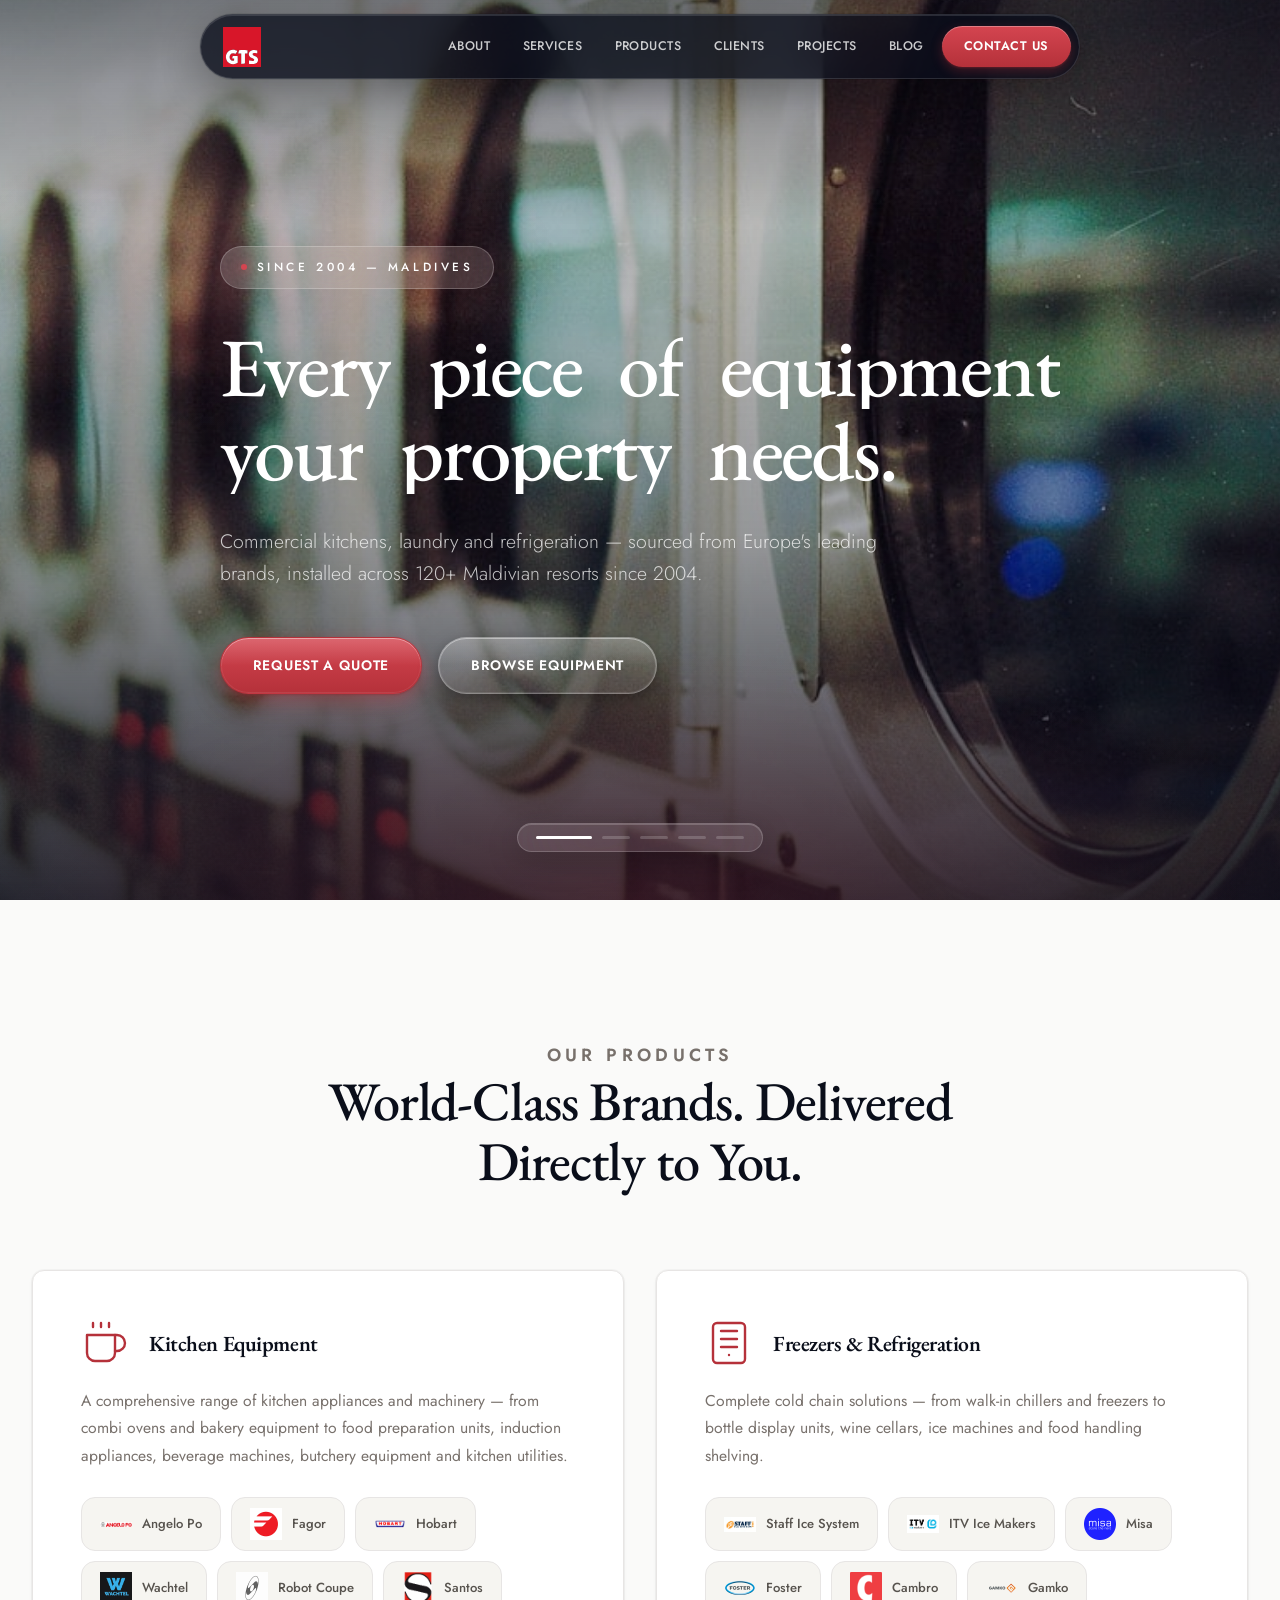
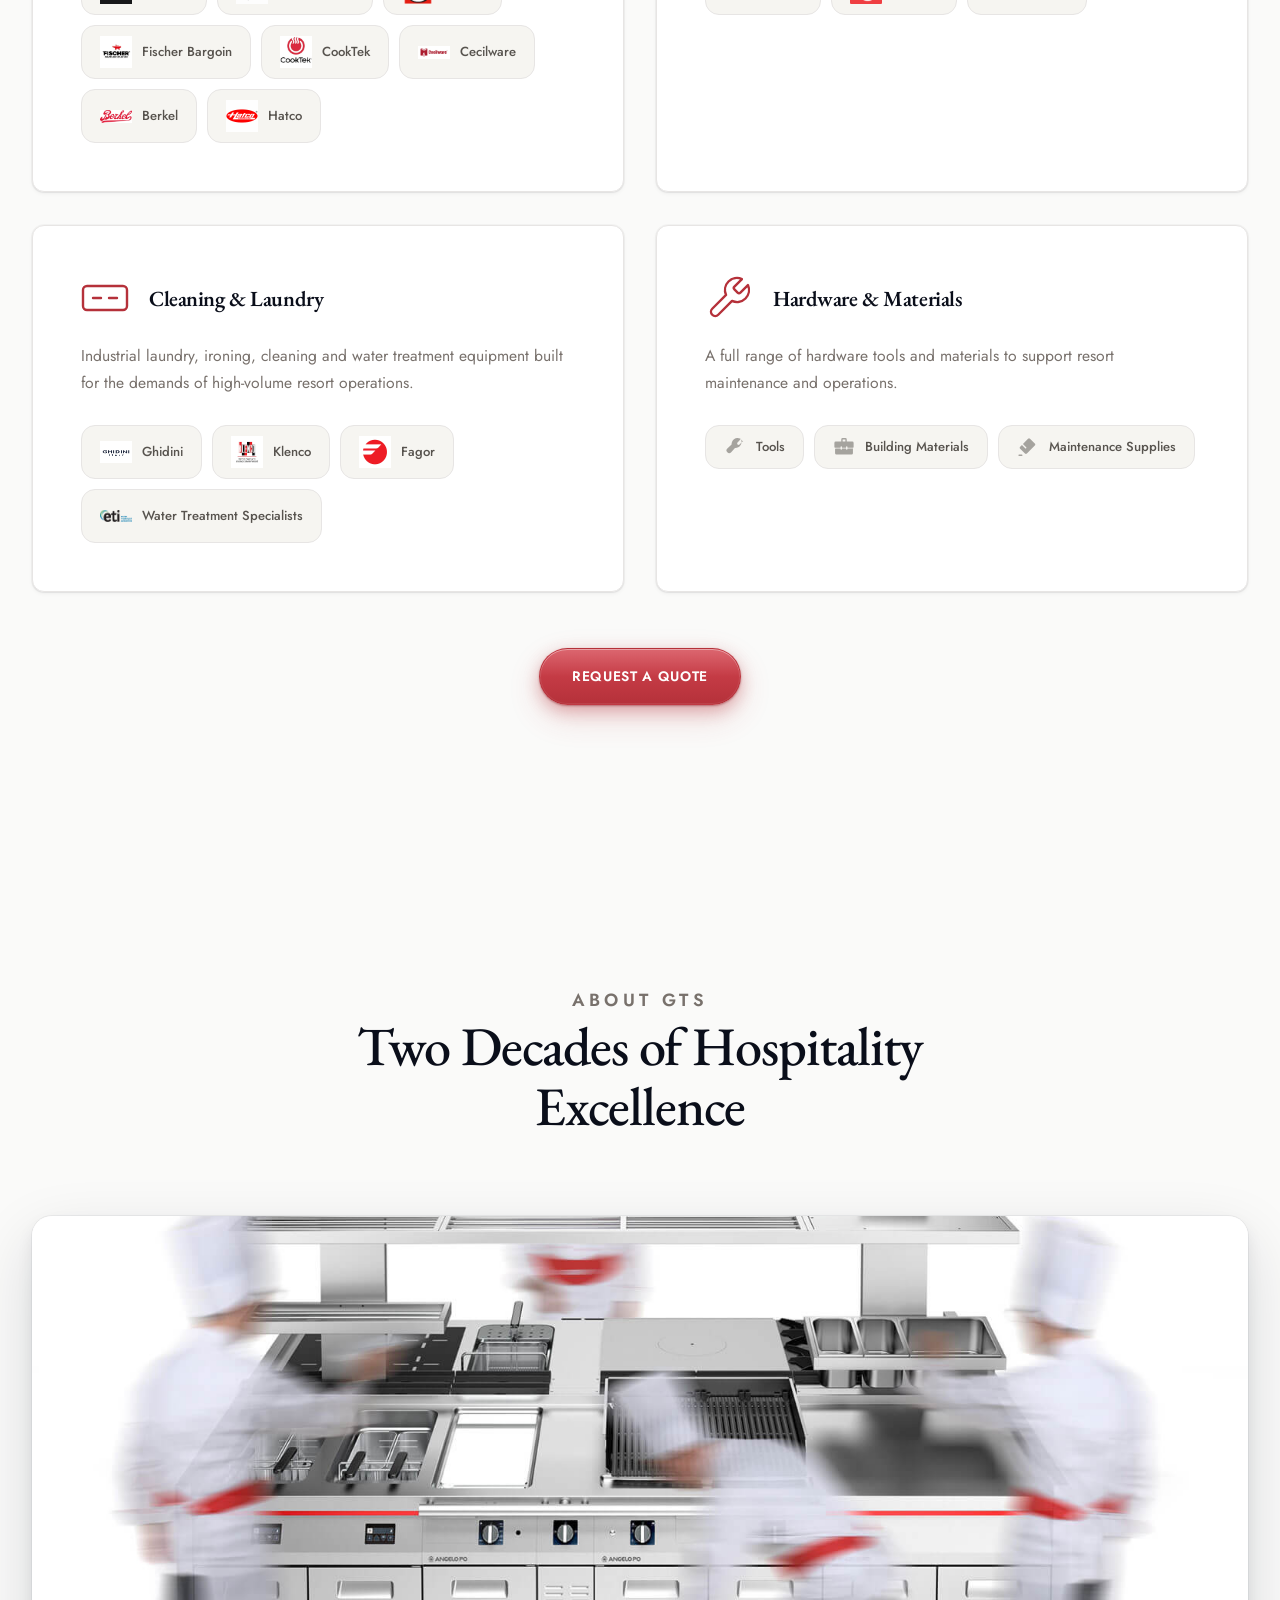
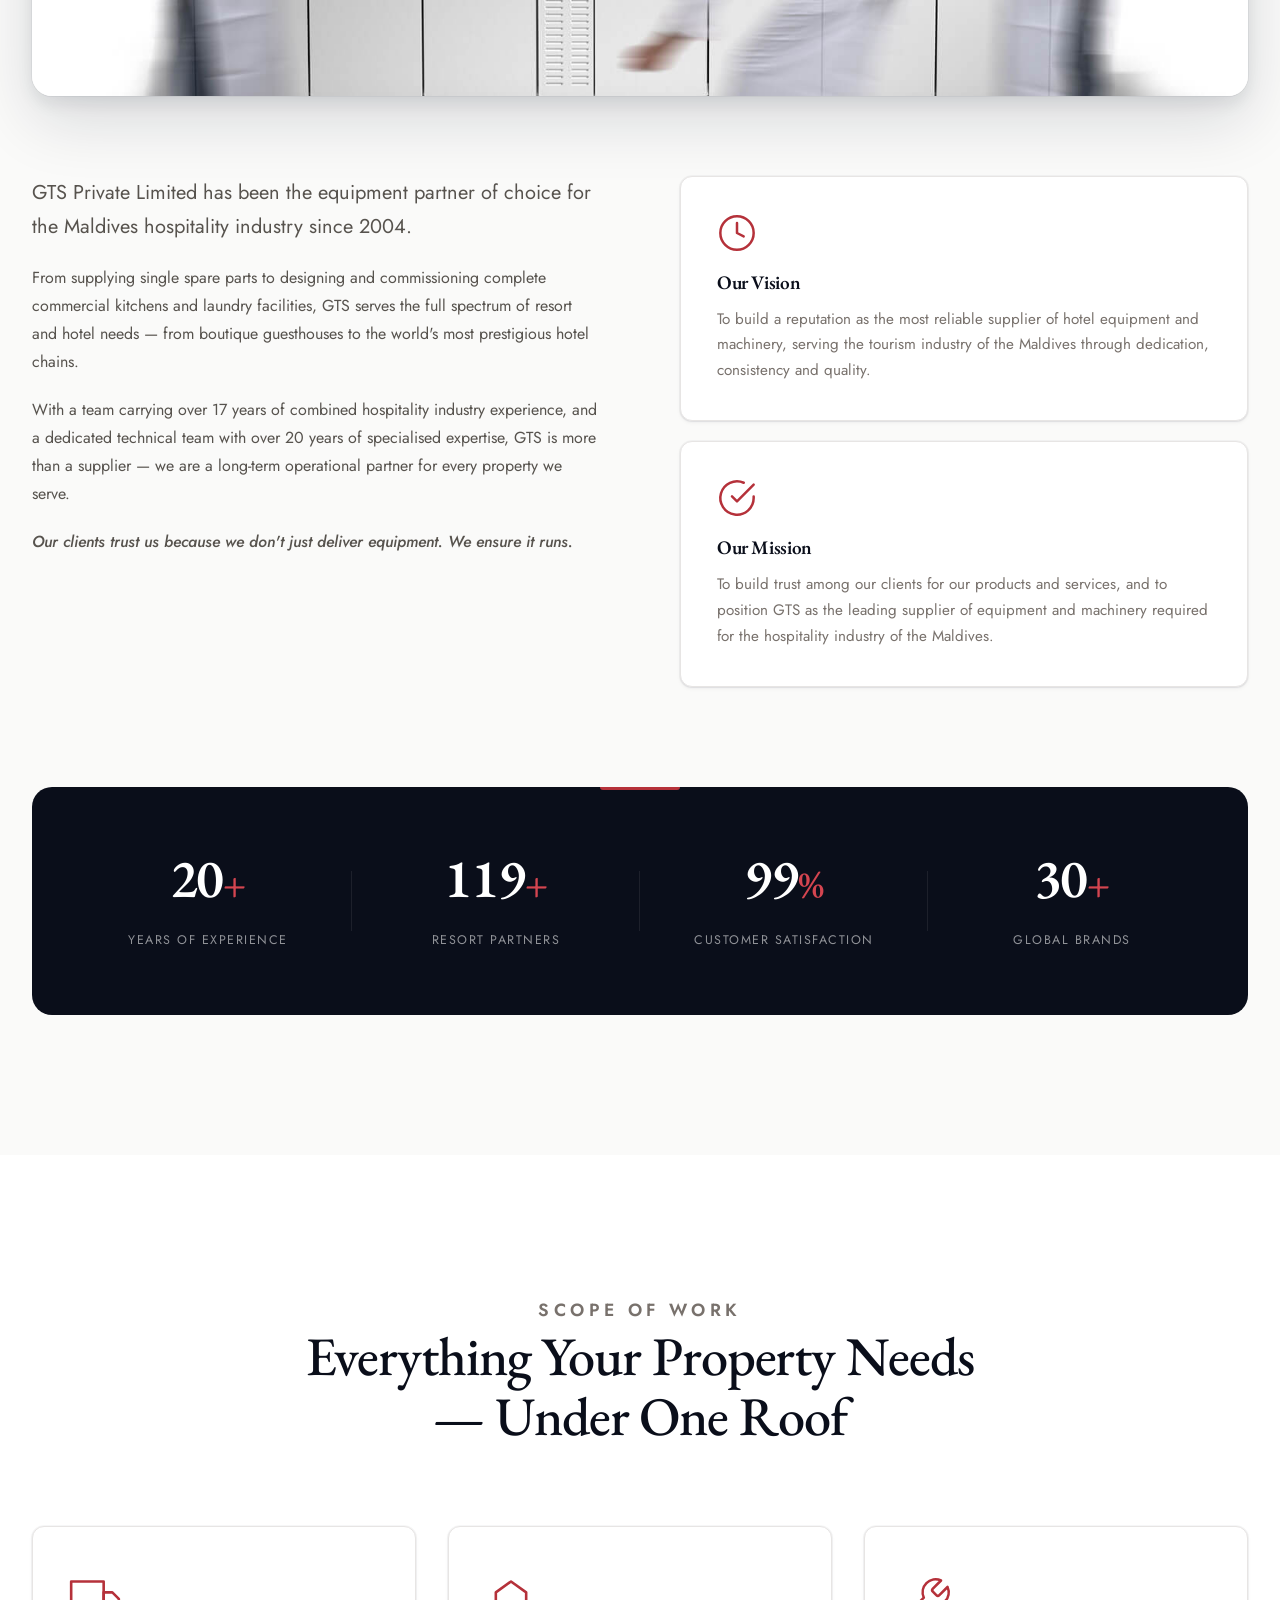
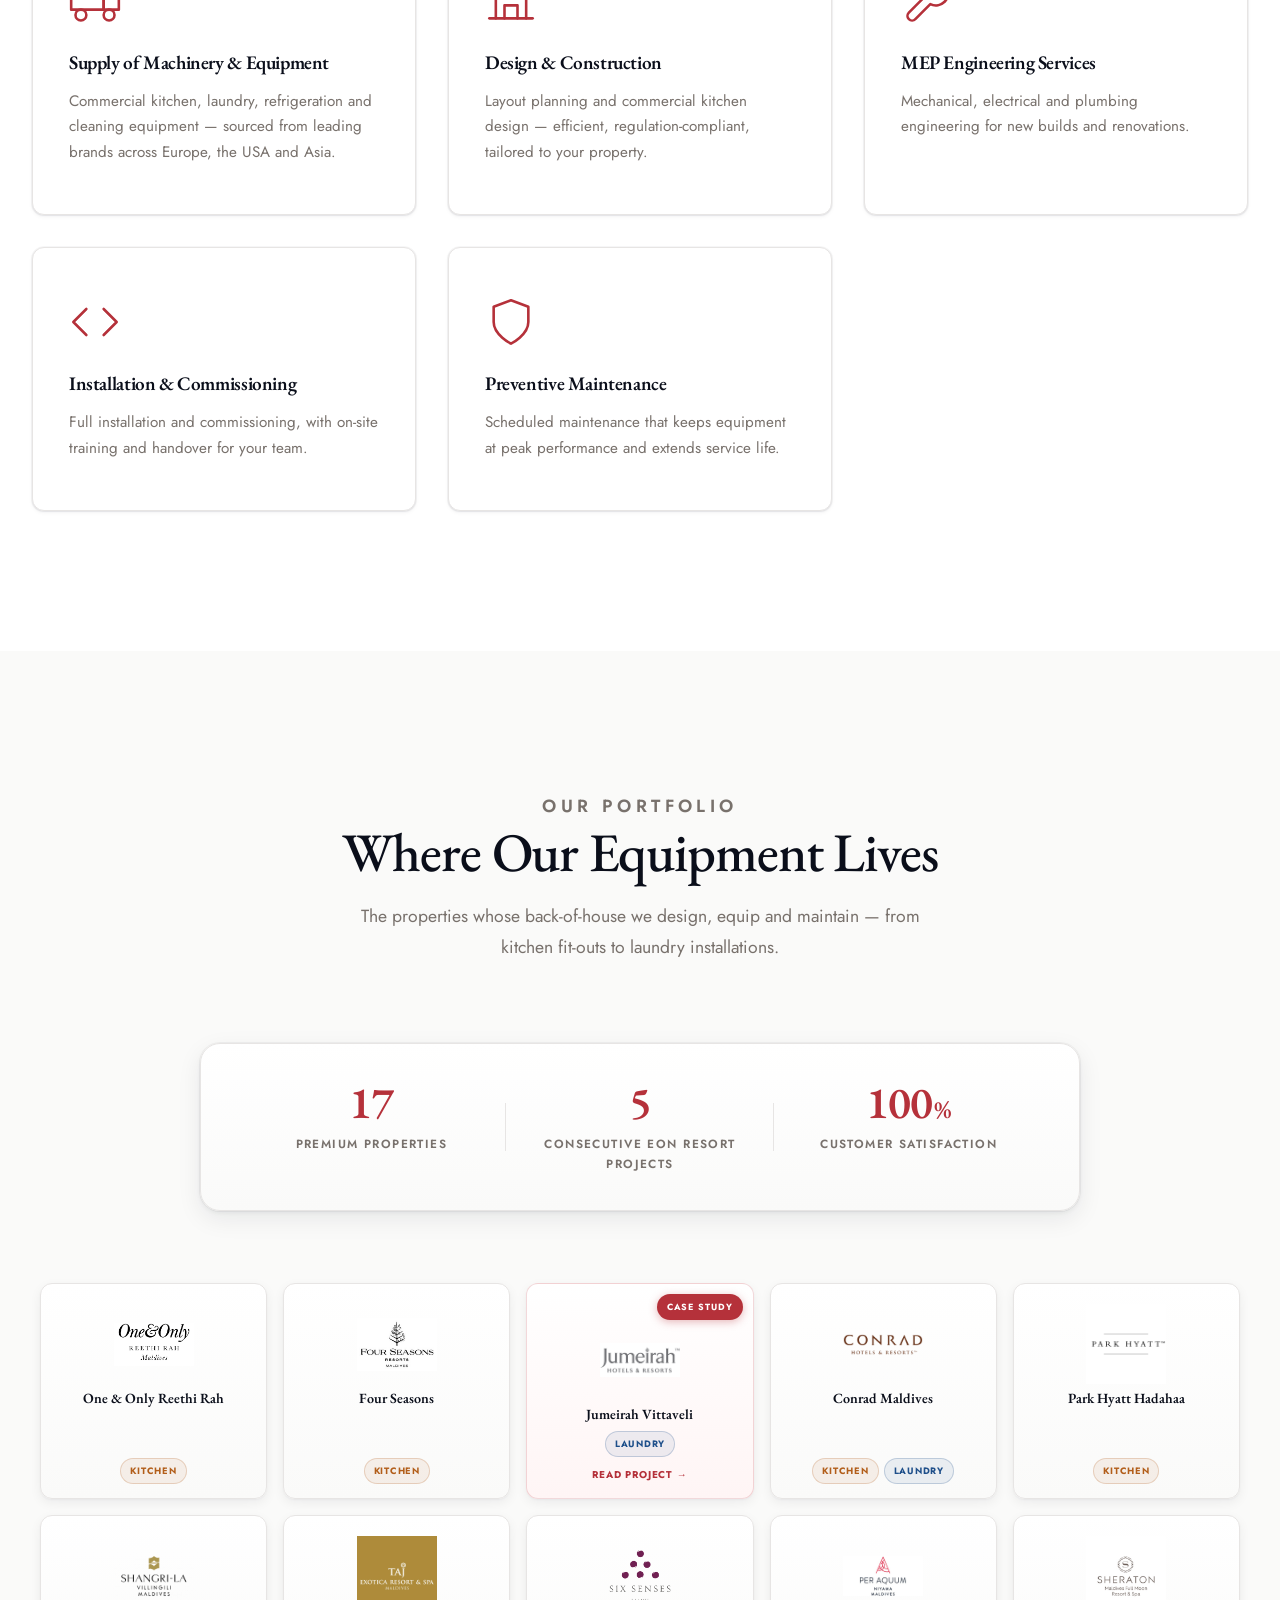
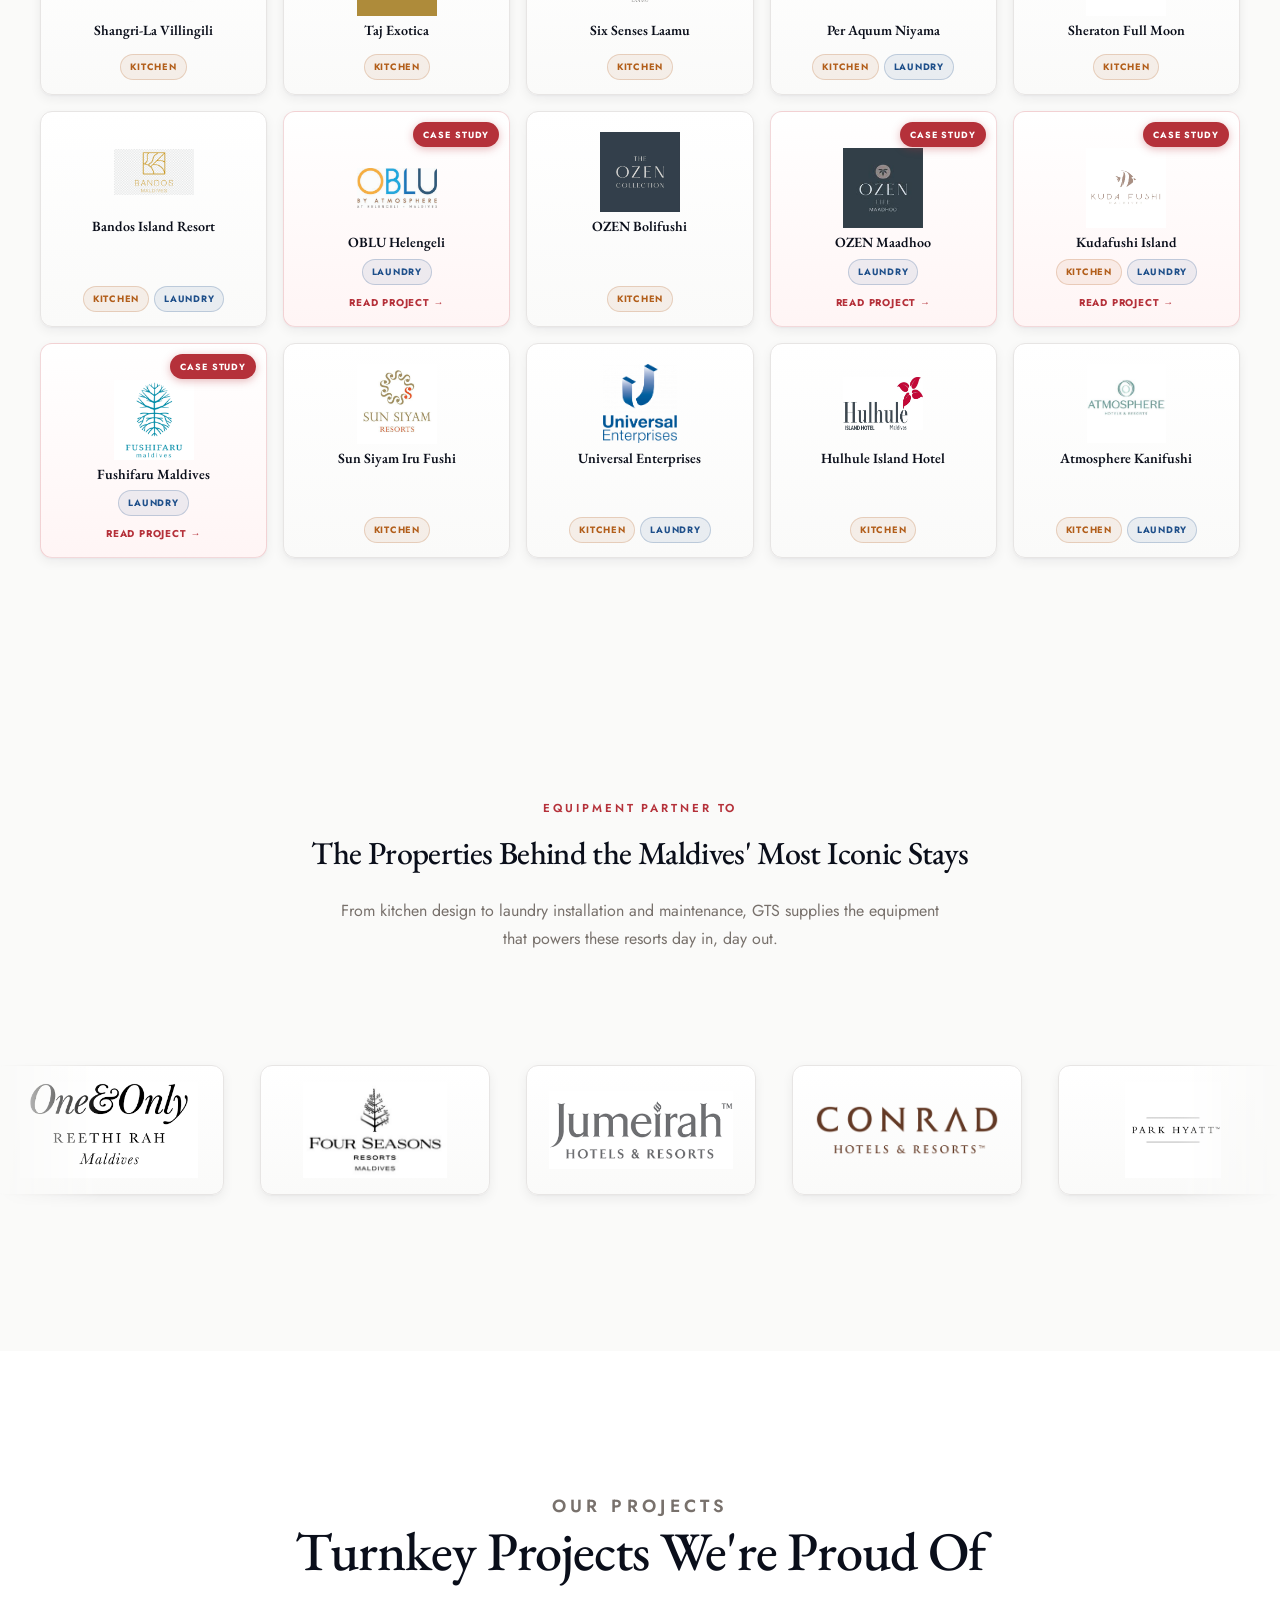
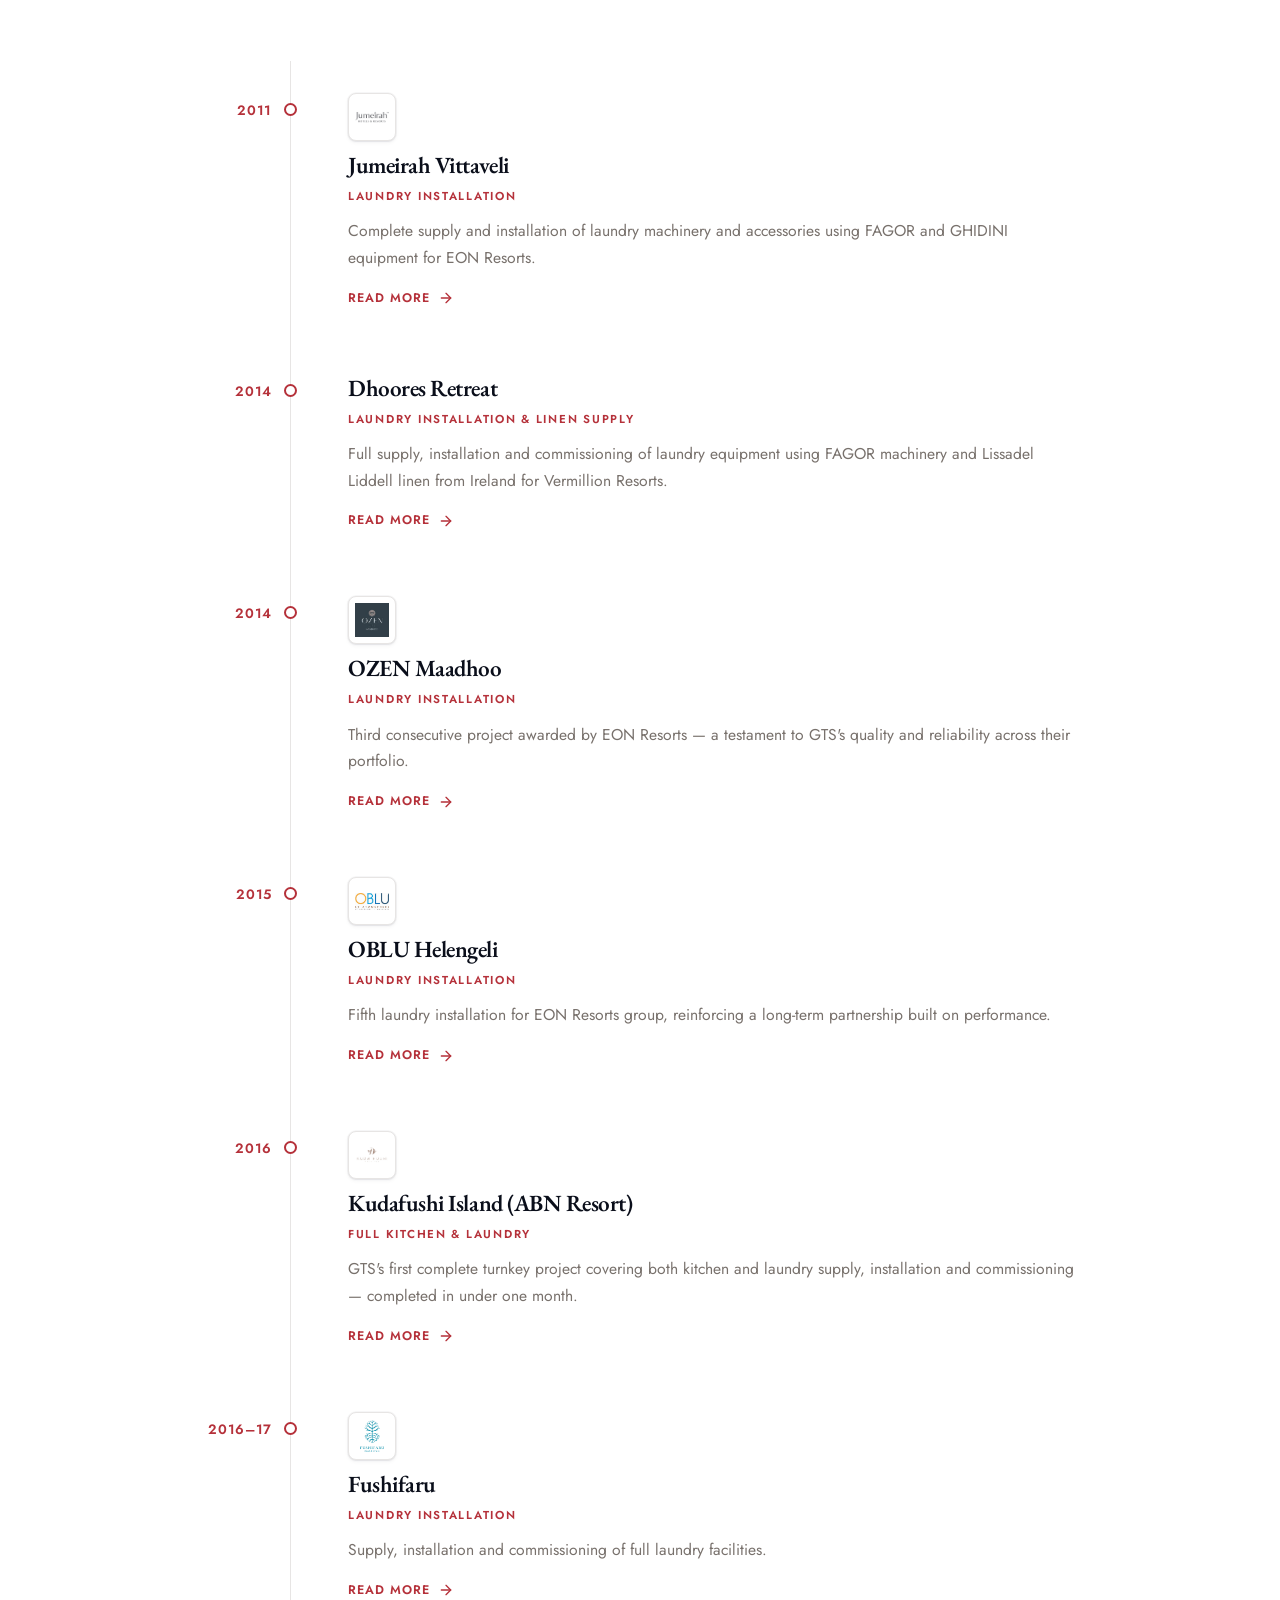
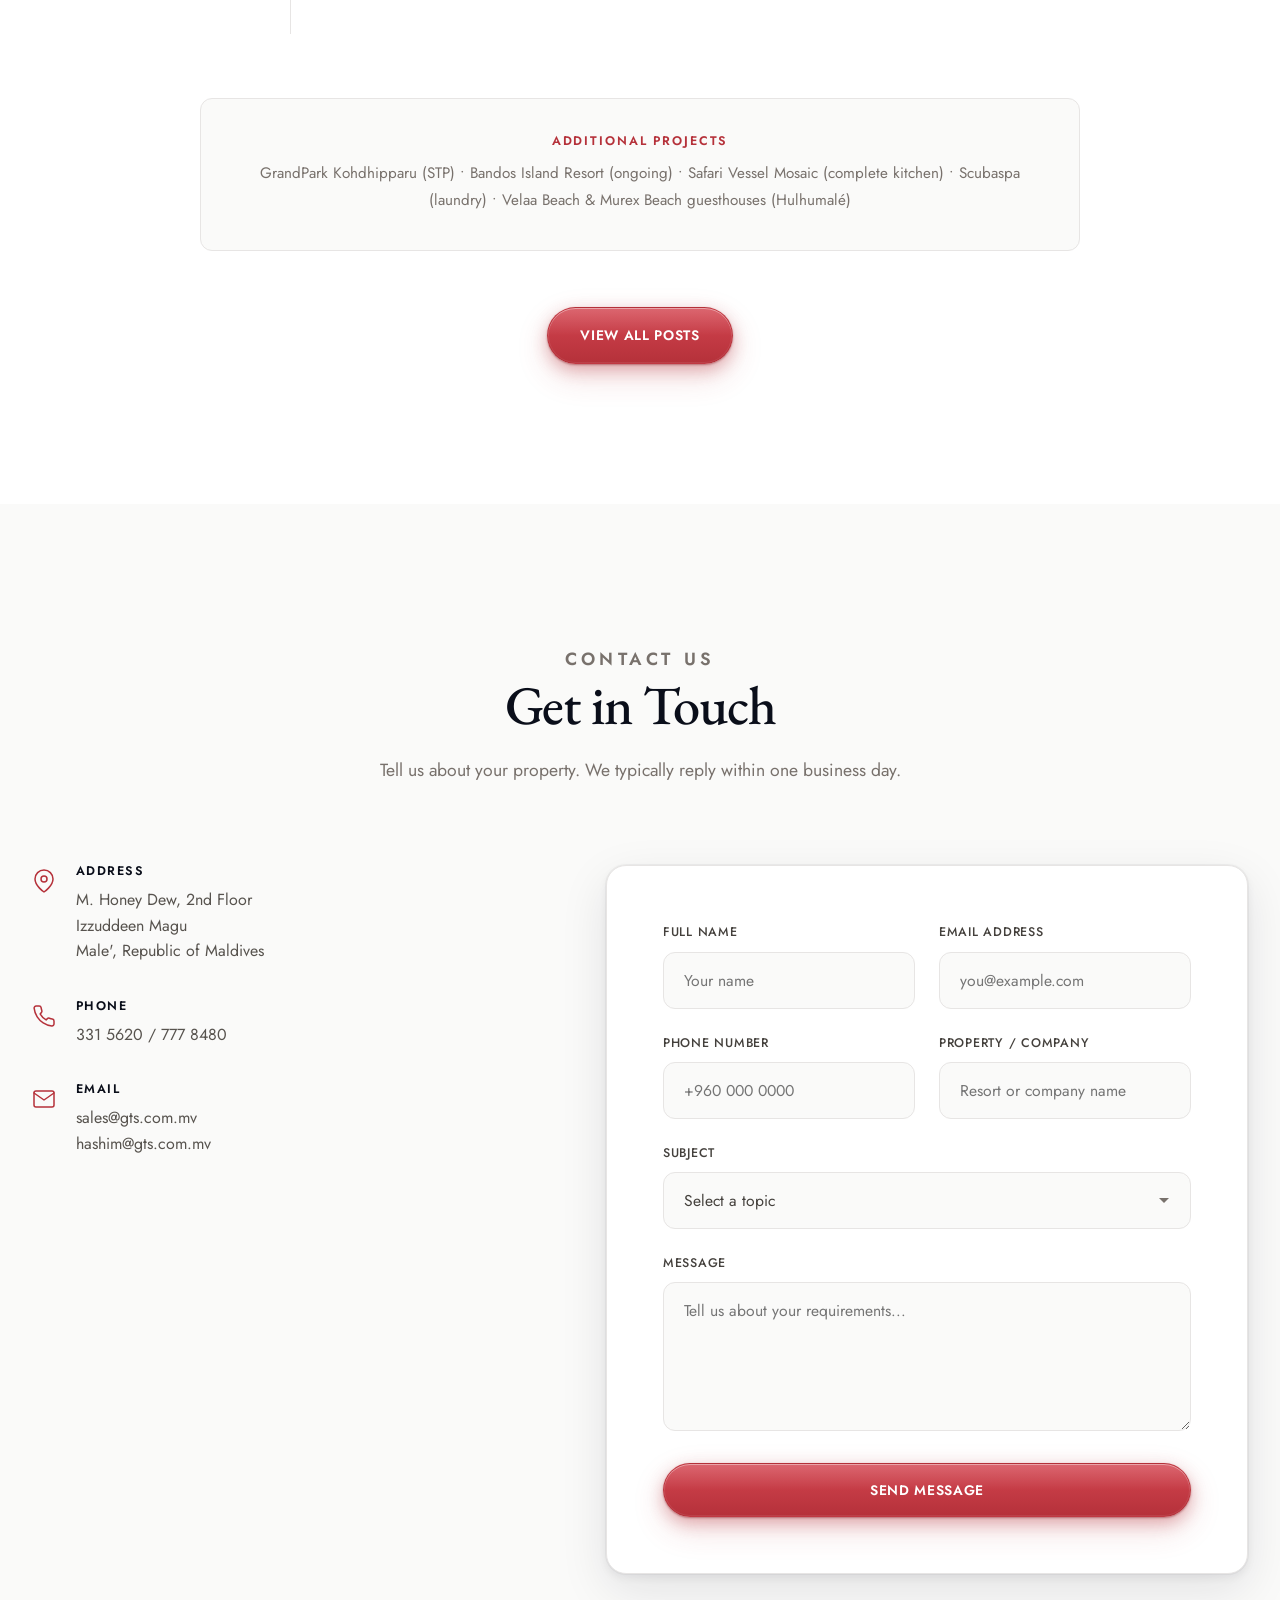
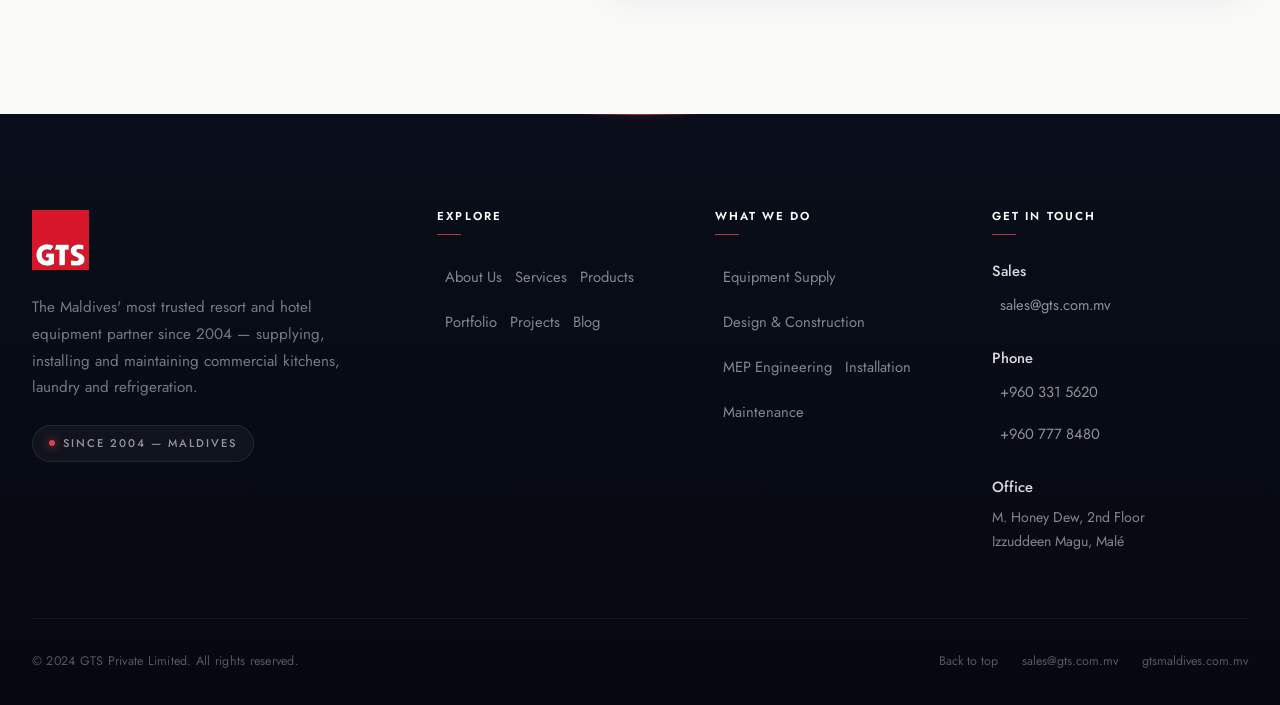
==== index.html @ fc4d0496 "Mobile nav: override will-change too — FINAL containing-block culprit Desktop .navbar has will-chang" ====
<!DOCTYPE html>
<html lang="en">
<head>
    <meta charset="UTF-8">
    <meta name="viewport" content="width=device-width, initial-scale=1.0">
    <title>GTS Maldives — Resort & Hotel Equipment Partner</title>
    <meta name="description" content="GTS Private Limited — The Maldives' most trusted resort and hotel equipment partner since 2004. Supply, installation and maintenance of commercial kitchen, laundry and refrigeration equipment.">
    <link rel="icon" type="image/svg+xml" href="images/Logo.svg">
    <link rel="canonical" href="https://gts.com.mv/">
    <meta property="og:type" content="website">
    <meta property="og:title" content="GTS Maldives — Resort & Hotel Equipment Partner">
    <meta property="og:description" content="The Maldives' most trusted resort and hotel equipment partner since 2004. Commercial kitchen, laundry and refrigeration equipment.">
    <meta property="og:url" content="https://gts.com.mv/">
    <meta property="og:image" content="https://gts.com.mv/images/maldives-hero.jpg">
    <meta property="og:site_name" content="GTS Maldives">
    <meta name="twitter:card" content="summary_large_image">
    <meta name="twitter:title" content="GTS Maldives — Resort & Hotel Equipment Partner">
    <meta name="twitter:description" content="The Maldives' most trusted resort and hotel equipment partner since 2004.">
    <meta name="twitter:image" content="https://gts.com.mv/images/maldives-hero.jpg">
    <script type="application/ld+json">
    {
        "@context": "https://schema.org",
        "@type": "Organization",
        "name": "GTS Private Limited",
        "alternateName": "GTS Maldives",
        "url": "https://gts.com.mv",
        "logo": "https://gts.com.mv/images/Logo.svg",
        "description": "The Maldives' most trusted resort and hotel equipment partner since 2004.",
        "foundingDate": "2004",
        "email": "sales@gts.com.mv",
        "address": {
            "@type": "PostalAddress",
            "addressCountry": "MV",
            "addressLocality": "Malé"
        },
        "areaServed": "Maldives",
        "knowsAbout": ["Commercial Kitchen Equipment", "Industrial Laundry Equipment", "Refrigeration Systems", "Hotel Equipment"]
    }
    </script>
    <link rel="stylesheet" href="style.css?v=9">
    <link rel="preconnect" href="https://fonts.googleapis.com">
    <link rel="preconnect" href="https://fonts.gstatic.com" crossorigin>
    <link href="https://fonts.googleapis.com/css2?family=EB+Garamond:wght@400;500;600;700&family=Jost:wght@300;400;500;600;700&display=swap" rel="stylesheet">
</head>
<body>
    <!-- Navigation -->
    <nav class="navbar" id="navbar">
        <div class="container nav-container" style="padding: 11px 8px 11px 22px !important;">
            <a href="#hero" class="nav-logo">
                <img src="images/Logo.svg" alt="GTS Maldives">
            </a>
            <button class="nav-toggle" id="navToggle" aria-label="Toggle navigation">
                <span></span>
                <span></span>
                <span></span>
            </button>
            <ul class="nav-menu" id="navMenu">
                <li><a href="#about">About</a></li>
                <li><a href="#services">Services</a></li>
                <li><a href="#products">Products</a></li>
                <li><a href="#clients">Clients</a></li>
                <li><a href="#projects">Projects</a></li>
                <li><a href="blog/index.html">Blog</a></li>
                <li><a href="#contact" class="nav-cta">Contact Us</a></li>
            </ul>
        </div>
    </nav>
    <div class="nav-backdrop" id="navBackdrop"></div>

    <!-- Hero Section: Cinematic Multi-Image Carousel -->
    <section class="hero" id="hero">
        <div class="hero-bg-stack" id="heroBgStack">
            <div class="hero-bg active" style="background-image: url('images/hotel-laundry.jpg')"></div>
            <div class="hero-bg" style="background-image: url('images/slide-2.jpg')"></div>
            <div class="hero-bg" style="background-image: url('images/maldives-hero.jpg')"></div>
            <div class="hero-bg" style="background-image: url('images/Jumeirah.avif')"></div>
            <div class="hero-bg" style="background-image: url('images/Oblu.jpg')"></div>
        </div>
        <div class="container hero-content">
            <p class="hero-tag">
                <span class="hero-tag-dot"></span>
                Since 2004 — Maldives
            </p>
            <h1 id="heroHeadline">
                <span class="word"><span class="word-inner">Every</span></span>
                <span class="word"><span class="word-inner">piece</span></span>
                <span class="word"><span class="word-inner">of</span></span>
                <span class="word"><span class="word-inner">equipment</span></span><br>
                <span class="word"><span class="word-inner">your</span></span>
                <span class="word"><span class="word-inner">property</span></span>
                <span class="word"><span class="word-inner">needs.</span></span>
            </h1>
            <p class="hero-subtitle">Commercial kitchens, laundry and refrigeration — sourced from Europe's leading brands, installed across 120+ Maldivian resorts since 2004.</p>
            <div class="hero-buttons">
                <a href="#contact" class="btn btn-primary">Request a Quote</a>
                <a href="#products" class="btn btn-outline">Browse Equipment</a>
            </div>
        </div>
        <div class="hero-progress" id="heroProgress">
            <div class="hero-progress-dot active" data-index="0"></div>
            <div class="hero-progress-dot" data-index="1"></div>
            <div class="hero-progress-dot" data-index="2"></div>
            <div class="hero-progress-dot" data-index="3"></div>
            <div class="hero-progress-dot" data-index="4"></div>
        </div>
    </section>

    <!-- Products Section -->
    <section class="section products" id="products">
        <div class="container">
            <div class="section-header" data-animate>
                <p class="section-tag">Our Products</p>
                <h2>World-Class Brands. Delivered Directly to You.</h2>
            </div>
            <div class="products-grid">
                <div class="product-card" data-animate>
                    <div class="product-header">
                        <div class="product-icon">
                            <svg viewBox="0 0 24 24" fill="none" stroke="currentColor" stroke-width="1.5" stroke-linecap="round" stroke-linejoin="round"><path d="M17 8h1a4 4 0 1 1 0 8h-1"/><path d="M3 8h14v9a4 4 0 0 1-4 4H7a4 4 0 0 1-4-4Z"/><line x1="6" y1="2" x2="6" y2="4"/><line x1="10" y1="2" x2="10" y2="4"/><line x1="14" y1="2" x2="14" y2="4"/></svg>
                        </div>
                        <h3>Kitchen Equipment</h3>
                    </div>
                    <p>A comprehensive range of kitchen appliances and machinery — from combi ovens and bakery equipment to food preparation units, induction appliances, beverage machines, butchery equipment and kitchen utilities.</p>
                    <div class="product-brands">
                        <span><img src="images/brands/angelopo.png" alt="">Angelo Po</span><span><img src="images/brands/fagor.png" alt="">Fagor</span><span><img src="images/brands/hobart.png" alt="">Hobart</span><span><img src="images/brands/wachtel.png" alt="">Wachtel</span><span><img src="images/brands/robotcoupe.png" alt="">Robot Coupe</span><span><img src="images/brands/santos.png" alt="">Santos</span><span><img src="images/brands/fisher-bargoin.jpg" alt="">Fischer Bargoin</span><span><img src="images/brands/cooktek.jpeg" alt="">CookTek</span><span><img src="images/brands/cecilware.png" alt="">Cecilware</span><span><img src="images/brands/berkel.webp" alt="">Berkel</span><span><img src="images/brands/hatco.png" alt="">Hatco</span>
                    </div>
                </div>
                <div class="product-card" data-animate>
                    <div class="product-header">
                        <div class="product-icon">
                            <svg viewBox="0 0 24 24" fill="none" stroke="currentColor" stroke-width="1.5" stroke-linecap="round" stroke-linejoin="round"><rect x="4" y="2" width="16" height="20" rx="2" ry="2"/><line x1="12" y1="18" x2="12" y2="18.01"/><path d="M8 6h8"/><path d="M8 10h8"/><path d="M8 14h8"/></svg>
                        </div>
                        <h3>Freezers &amp; Refrigeration</h3>
                    </div>
                    <p>Complete cold chain solutions — from walk-in chillers and freezers to bottle display units, wine cellars, ice machines and food handling shelving.</p>
                    <div class="product-brands">
                        <span><img src="images/brands/staff-ice-system.avif" alt="">Staff Ice System</span><span><img src="images/brands/itv-ice-makers.png" alt="">ITV Ice Makers</span><span><img src="images/brands/misa.png" alt="">Misa</span><span><img src="images/brands/foster.png" alt="">Foster</span><span><img src="images/brands/cambro.png" alt="">Cambro</span><span><img src="images/brands/gamko.png" alt="">Gamko</span>
                    </div>
                </div>
                <div class="product-card" data-animate>
                    <div class="product-header">
                        <div class="product-icon">
                            <svg viewBox="0 0 24 24" fill="none" stroke="currentColor" stroke-width="1.5" stroke-linecap="round" stroke-linejoin="round"><rect x="1" y="6" width="22" height="12" rx="2"/><path d="M6 12h4"/><path d="M14 12h4"/></svg>
                        </div>
                        <h3>Cleaning &amp; Laundry</h3>
                    </div>
                    <p>Industrial laundry, ironing, cleaning and water treatment equipment built for the demands of high-volume resort operations.</p>
                    <div class="product-brands">
                        <span><img src="images/brands/ghidini.webp" alt="">Ghidini</span><span><img src="images/brands/klenco.jpg" alt="">Klenco</span><span><img src="images/brands/fagor.png" alt="">Fagor</span><span><img src="images/brands/water-treatment-specialists.webp" alt="">Water Treatment Specialists</span>
                    </div>
                </div>
                <div class="product-card" data-animate>
                    <div class="product-header">
                        <div class="product-icon">
                            <svg viewBox="0 0 24 24" fill="none" stroke="currentColor" stroke-width="1.5" stroke-linecap="round" stroke-linejoin="round"><path d="M14.7 6.3a1 1 0 0 0 0 1.4l1.6 1.6a1 1 0 0 0 1.4 0l3.77-3.77a6 6 0 0 1-7.94 7.94l-6.91 6.91a2.12 2.12 0 0 1-3-3l6.91-6.91a6 6 0 0 1 7.94-7.94l-3.76 3.76z"/></svg>
                        </div>
                        <h3>Hardware &amp; Materials</h3>
                    </div>
                    <p>A full range of hardware tools and materials to support resort maintenance and operations.</p>
                    <div class="product-brands">
                        <span><svg xmlns="http://www.w3.org/2000/svg" width="22" height="22" viewBox="0 0 256 256" fill="currentColor"><path d="M226.76,69a8,8,0,0,0-12.84-2.88l-40.3,37.19-17.23-3.7-3.7-17.23,37.19-40.3A8,8,0,0,0,187,29.24,72,72,0,0,0,88,96c0,1.41,0,2.82.1,4.23L38.55,144.34a31.88,31.88,0,0,0,45.11,45.11l44.11-49.55c1.41.07,2.82.1,4.23.1a72,72,0,0,0,66.77-99Z"/></svg>Tools</span><span><svg xmlns="http://www.w3.org/2000/svg" width="22" height="22" viewBox="0 0 256 256" fill="currentColor"><path d="M224,64H160V40a16,16,0,0,0-16-16H112A16,16,0,0,0,96,40V64H32A16,16,0,0,0,16,80v48a8,8,0,0,0,8,8H88v-8a8,8,0,0,1,16,0v8h48v-8a8,8,0,0,1,16,0v8h64a8,8,0,0,0,8-8V80A16,16,0,0,0,224,64Zm-80,0H112V40h32ZM232,152v48a16,16,0,0,1-16,16H40a16,16,0,0,1-16-16V152a8,8,0,0,1,8-8H88v8a8,8,0,0,0,16,0v-8h48v8a8,8,0,0,0,16,0v-8h64A8,8,0,0,1,232,152Z"/></svg>Building Materials</span><span><svg xmlns="http://www.w3.org/2000/svg" width="22" height="22" viewBox="0 0 256 256" fill="currentColor"><path d="M207.1,88.52l-56-55.95a16,16,0,0,0-22.63,0L71.67,89.37a4,4,0,0,0,0,5.66l34.83,34.83a8,8,0,0,1-11.32,11.31L60.42,106.42a4,4,0,0,0-5.65,0l-18.1,18.1a16,16,0,0,0,0,22.62l56,56a16,16,0,0,0,22.63,0L207.1,111.15A16,16,0,0,0,207.1,88.52ZM64,224a8,8,0,0,1-8,8H24a8,8,0,0,1,0-16H56A8,8,0,0,1,64,224Z"/></svg>Maintenance Supplies</span>
                    </div>
                </div>
            </div>
            <div class="products-cta" data-animate>
                <a href="#contact" class="btn btn-primary">Request a Quote</a>
            </div>
        </div>
    </section>

    <!-- About Section -->
    <section class="section about" id="about">
        <div class="container">
            <div class="section-header" data-animate>
                <p class="section-tag">About GTS</p>
                <h2>Two Decades of Hospitality Excellence</h2>
            </div>
            <div class="about-image" data-animate>
                <img src="images/slide-2.jpg" alt="Professional commercial kitchen equipment supplied by GTS Maldives">
            </div>
            <div class="about-grid">
                <div class="about-text">
                    <p class="lead">GTS Private Limited has been the equipment partner of choice for the Maldives hospitality industry since 2004.</p>
                    <p>From supplying single spare parts to designing and commissioning complete commercial kitchens and laundry facilities, GTS serves the full spectrum of resort and hotel needs — from boutique guesthouses to the world's most prestigious hotel chains.</p>
                    <p>With a team carrying over 17 years of combined hospitality industry experience, and a dedicated technical team with over 20 years of specialised expertise, GTS is more than a supplier — we are a long-term operational partner for every property we serve.</p>
                    <p class="highlight-text">Our clients trust us because we don't just deliver equipment. We ensure it runs.</p>
                </div>
                <div class="about-values">
                    <div class="value-card" data-animate>
                        <div class="value-icon">
                            <svg viewBox="0 0 24 24" fill="none" stroke="currentColor" stroke-width="1.5" stroke-linecap="round" stroke-linejoin="round"><circle cx="12" cy="12" r="10"/><path d="M12 6v6l4 2"/></svg>
                        </div>
                        <h3>Our Vision</h3>
                        <p>To build a reputation as the most reliable supplier of hotel equipment and machinery, serving the tourism industry of the Maldives through dedication, consistency and quality.</p>
                    </div>
                    <div class="value-card" data-animate>
                        <div class="value-icon">
                            <svg viewBox="0 0 24 24" fill="none" stroke="currentColor" stroke-width="1.5" stroke-linecap="round" stroke-linejoin="round"><path d="M22 11.08V12a10 10 0 1 1-5.93-9.14"/><polyline points="22 4 12 14.01 9 11.01"/></svg>
                        </div>
                        <h3>Our Mission</h3>
                        <p>To build trust among our clients for our products and services, and to position GTS as the leading supplier of equipment and machinery required for the hospitality industry of the Maldives.</p>
                    </div>
                </div>
            </div>
            <div class="about-stats">
                <div class="stat" data-animate>
                    <span class="stat-number" data-count="20">0</span><span class="stat-suffix">+</span>
                    <span class="stat-label">Years of Experience</span>
                </div>
                <div class="stat" data-animate>
                    <span class="stat-number" data-count="120">0</span><span class="stat-suffix">+</span>
                    <span class="stat-label">Resort Partners</span>
                </div>
                <div class="stat" data-animate>
                    <span class="stat-number" data-count="100">0</span><span class="stat-suffix">%</span>
                    <span class="stat-label">Customer Satisfaction</span>
                </div>
                <div class="stat" data-animate>
                    <span class="stat-number" data-count="30">0</span><span class="stat-suffix">+</span>
                    <span class="stat-label">Global Brands</span>
                </div>
            </div>
        </div>
    </section>

    <!-- Services Section -->
    <section class="section services" id="services">
        <div class="container">
            <div class="section-header" data-animate>
                <p class="section-tag">Scope of Work</p>
                <h2>Everything Your Property Needs — Under One Roof</h2>
            </div>
            <div class="services-grid">
                <div class="service-card" data-animate>
                    <div class="service-icon">
                        <svg viewBox="0 0 24 24" fill="none" stroke="currentColor" stroke-width="1.5" stroke-linecap="round" stroke-linejoin="round"><rect x="1" y="3" width="15" height="13"/><polygon points="16 8 20 8 23 11 23 16 16 16 16 8"/><circle cx="5.5" cy="18.5" r="2.5"/><circle cx="18.5" cy="18.5" r="2.5"/></svg>
                    </div>
                    <h3>Supply of Machinery &amp; Equipment</h3>
                    <p>Commercial kitchen, laundry, refrigeration and cleaning equipment — sourced from leading brands across Europe, the USA and Asia.</p>
                </div>
                <div class="service-card" data-animate>
                    <div class="service-icon">
                        <svg viewBox="0 0 24 24" fill="none" stroke="currentColor" stroke-width="1.5" stroke-linecap="round" stroke-linejoin="round"><path d="M2 20h20"/><path d="M5 20V8l7-5 7 5v12"/><path d="M9 20v-6h6v6"/></svg>
                    </div>
                    <h3>Design &amp; Construction</h3>
                    <p>Layout planning and commercial kitchen design — efficient, regulation-compliant, tailored to your property.</p>
                </div>
                <div class="service-card" data-animate>
                    <div class="service-icon">
                        <svg viewBox="0 0 24 24" fill="none" stroke="currentColor" stroke-width="1.5" stroke-linecap="round" stroke-linejoin="round"><path d="M14.7 6.3a1 1 0 0 0 0 1.4l1.6 1.6a1 1 0 0 0 1.4 0l3.77-3.77a6 6 0 0 1-7.94 7.94l-6.91 6.91a2.12 2.12 0 0 1-3-3l6.91-6.91a6 6 0 0 1 7.94-7.94l-3.76 3.76z"/></svg>
                    </div>
                    <h3>MEP Engineering Services</h3>
                    <p>Mechanical, electrical and plumbing engineering for new builds and renovations.</p>
                </div>
                <div class="service-card" data-animate>
                    <div class="service-icon">
                        <svg viewBox="0 0 24 24" fill="none" stroke="currentColor" stroke-width="1.5" stroke-linecap="round" stroke-linejoin="round"><polyline points="16 18 22 12 16 6"/><polyline points="8 6 2 12 8 18"/></svg>
                    </div>
                    <h3>Installation &amp; Commissioning</h3>
                    <p>Full installation and commissioning, with on-site training and handover for your team.</p>
                </div>
                <div class="service-card" data-animate>
                    <div class="service-icon">
                        <svg viewBox="0 0 24 24" fill="none" stroke="currentColor" stroke-width="1.5" stroke-linecap="round" stroke-linejoin="round"><path d="M12 22s8-4 8-10V5l-8-3-8 3v7c0 6 8 10 8 10z"/></svg>
                    </div>
                    <h3>Preventive Maintenance</h3>
                    <p>Scheduled maintenance that keeps equipment at peak performance and extends service life.</p>
                </div>
            </div>
        </div>
    </section>

    <!-- Portfolio Section: Equipment Supplier Showcase -->
    <section class="portfolio-section" id="clients">
        <div class="container">
            <div class="section-header" data-animate>
                <p class="section-tag">Our Portfolio</p>
                <h2>Where Our Equipment Lives</h2>
                <p>The properties whose back-of-house we design, equip and maintain — from kitchen fit-outs to laundry installations.</p>
            </div>

            <div class="portfolio-stats" data-animate>
                <div class="portfolio-stat">
                    <span class="portfolio-stat-num">17</span>
                    <span class="portfolio-stat-label">Premium Properties</span>
                </div>
                <div class="portfolio-stat">
                    <span class="portfolio-stat-num">5</span>
                    <span class="portfolio-stat-label">Consecutive EON Resort Projects</span>
                </div>
                <div class="portfolio-stat">
                    <span class="portfolio-stat-num">100<span class="portfolio-stat-suffix">%</span></span>
                    <span class="portfolio-stat-label">Customer Satisfaction</span>
                </div>
            </div>

            <div class="portfolio-grid" id="portfolioGrid">
                <article class="portfolio-card">
                    <div class="portfolio-card-logo"><img src="images/resort logos/one and only.png" alt="One & Only"></div>
                    <div class="portfolio-card-name">One &amp; Only Reethi Rah</div>
                    <div class="portfolio-card-tags"><span class="tag tag-kitchen">Kitchen</span></div>
                </article>

                <article class="portfolio-card">
                    <div class="portfolio-card-logo"><img src="images/resort logos/four seasons.jpg" alt="Four Seasons"></div>
                    <div class="portfolio-card-name">Four Seasons</div>
                    <div class="portfolio-card-tags"><span class="tag tag-kitchen">Kitchen</span></div>
                </article>

                <a href="blog/jumeirah-vittaveli.html" class="portfolio-card portfolio-card-featured">
                    <div class="portfolio-card-badge">Case Study</div>
                    <div class="portfolio-card-logo"><img src="images/resort logos/Jumeirah.png" alt="Jumeirah"></div>
                    <div class="portfolio-card-name">Jumeirah Vittaveli</div>
                    <div class="portfolio-card-tags"><span class="tag tag-laundry">Laundry</span></div>
                    <div class="portfolio-card-link">Read project →</div>
                </a>

                <article class="portfolio-card">
                    <div class="portfolio-card-logo"><img src="images/resort logos/Conrad.png" alt="Conrad"></div>
                    <div class="portfolio-card-name">Conrad Maldives</div>
                    <div class="portfolio-card-tags"><span class="tag tag-kitchen">Kitchen</span><span class="tag tag-laundry">Laundry</span></div>
                </article>

                <article class="portfolio-card">
                    <div class="portfolio-card-logo"><img src="images/resort logos/Hyatt.jpg" alt="Hyatt"></div>
                    <div class="portfolio-card-name">Park Hyatt Hadahaa</div>
                    <div class="portfolio-card-tags"><span class="tag tag-kitchen">Kitchen</span></div>
                </article>

                <article class="portfolio-card">
                    <div class="portfolio-card-logo"><img src="images/resort logos/Shangrila.png" alt="Shangri-La"></div>
                    <div class="portfolio-card-name">Shangri-La Villingili</div>
                    <div class="portfolio-card-tags"><span class="tag tag-kitchen">Kitchen</span></div>
                </article>

                <article class="portfolio-card">
                    <div class="portfolio-card-logo"><img src="images/resort logos/Taj.jpg" alt="Taj"></div>
                    <div class="portfolio-card-name">Taj Exotica</div>
                    <div class="portfolio-card-tags"><span class="tag tag-kitchen">Kitchen</span></div>
                </article>

                <article class="portfolio-card">
                    <div class="portfolio-card-logo"><img src="images/resort logos/six senses.webp" alt="Six Senses"></div>
                    <div class="portfolio-card-name">Six Senses Laamu</div>
                    <div class="portfolio-card-tags"><span class="tag tag-kitchen">Kitchen</span></div>
                </article>

                <article class="portfolio-card">
                    <div class="portfolio-card-logo"><img src="images/resort logos/Per aquum.jpg" alt="Per Aquum"></div>
                    <div class="portfolio-card-name">Per Aquum Niyama</div>
                    <div class="portfolio-card-tags"><span class="tag tag-kitchen">Kitchen</span><span class="tag tag-laundry">Laundry</span></div>
                </article>

                <article class="portfolio-card">
                    <div class="portfolio-card-logo"><img src="images/resort logos/Sheraton.jpg" alt="Sheraton"></div>
                    <div class="portfolio-card-name">Sheraton Full Moon</div>
                    <div class="portfolio-card-tags"><span class="tag tag-kitchen">Kitchen</span></div>
                </article>

                <article class="portfolio-card">
                    <div class="portfolio-card-logo"><img src="images/resort logos/Bandos.png" alt="Bandos"></div>
                    <div class="portfolio-card-name">Bandos Island Resort</div>
                    <div class="portfolio-card-tags"><span class="tag tag-kitchen">Kitchen</span><span class="tag tag-laundry">Laundry</span></div>
                </article>

                <a href="blog/oblu-helengeli.html" class="portfolio-card portfolio-card-featured">
                    <div class="portfolio-card-badge">Case Study</div>
                    <div class="portfolio-card-logo"><img src="images/resort logos/Oblu.jpg" alt="OBLU"></div>
                    <div class="portfolio-card-name">OBLU Helengeli</div>
                    <div class="portfolio-card-tags"><span class="tag tag-laundry">Laundry</span></div>
                    <div class="portfolio-card-link">Read project →</div>
                </a>

                <article class="portfolio-card">
                    <div class="portfolio-card-logo"><img src="images/resort logos/Ozen.jpg" alt="OZEN"></div>
                    <div class="portfolio-card-name">OZEN Bolifushi</div>
                    <div class="portfolio-card-tags"><span class="tag tag-kitchen">Kitchen</span></div>
                </article>

                <a href="blog/maadhoo-island.html" class="portfolio-card portfolio-card-featured">
                    <div class="portfolio-card-badge">Case Study</div>
                    <div class="portfolio-card-logo"><img src="images/resort logos/Ozen maadhoo.jpg" alt="OZEN Maadhoo"></div>
                    <div class="portfolio-card-name">OZEN Maadhoo</div>
                    <div class="portfolio-card-tags"><span class="tag tag-laundry">Laundry</span></div>
                    <div class="portfolio-card-link">Read project →</div>
                </a>

                <a href="blog/kudafushi-island.html" class="portfolio-card portfolio-card-featured">
                    <div class="portfolio-card-badge">Case Study</div>
                    <div class="portfolio-card-logo"><img src="images/resort logos/Kudafushi.jpg" alt="Kudafushi"></div>
                    <div class="portfolio-card-name">Kudafushi Island</div>
                    <div class="portfolio-card-tags"><span class="tag tag-kitchen">Kitchen</span><span class="tag tag-laundry">Laundry</span></div>
                    <div class="portfolio-card-link">Read project →</div>
                </a>

                <a href="blog/fushifaru.html" class="portfolio-card portfolio-card-featured">
                    <div class="portfolio-card-badge">Case Study</div>
                    <div class="portfolio-card-logo"><img src="images/resort logos/Fushifaru.webp" alt="Fushifaru"></div>
                    <div class="portfolio-card-name">Fushifaru Maldives</div>
                    <div class="portfolio-card-tags"><span class="tag tag-laundry">Laundry</span></div>
                    <div class="portfolio-card-link">Read project →</div>
                </a>

                <article class="portfolio-card">
                    <div class="portfolio-card-logo"><img src="images/resort logos/Sun siyam.jpg" alt="Sun Siyam"></div>
                    <div class="portfolio-card-name">Sun Siyam Iru Fushi</div>
                    <div class="portfolio-card-tags"><span class="tag tag-kitchen">Kitchen</span></div>
                </article>

                <article class="portfolio-card">
                    <div class="portfolio-card-logo"><img src="images/resort logos/Universal.png" alt="Universal Enterprises"></div>
                    <div class="portfolio-card-name">Universal Enterprises</div>
                    <div class="portfolio-card-tags"><span class="tag tag-kitchen">Kitchen</span><span class="tag tag-laundry">Laundry</span></div>
                </article>

                <article class="portfolio-card">
                    <div class="portfolio-card-logo"><img src="images/resort logos/Hulhule island hotel.jpg" alt="Hulhule Island Hotel"></div>
                    <div class="portfolio-card-name">Hulhule Island Hotel</div>
                    <div class="portfolio-card-tags"><span class="tag tag-kitchen">Kitchen</span></div>
                </article>

                <article class="portfolio-card">
                    <div class="portfolio-card-logo"><img src="images/resort logos/Atmosphere.jpg" alt="Atmosphere"></div>
                    <div class="portfolio-card-name">Atmosphere Kanifushi</div>
                    <div class="portfolio-card-tags"><span class="tag tag-kitchen">Kitchen</span><span class="tag tag-laundry">Laundry</span></div>
                </article>
            </div>
        </div>
    </section>

    <!-- Resort Logos Slider (slows on hover) -->
    <section class="resort-slider-section">
        <div class="container">
            <div data-animate>
                <p class="section-tag" style="text-align:center; display:block;">Equipment Partner To</p>
                <h3>The Properties Behind the Maldives' Most Iconic Stays</h3>
                <p class="slider-subtitle">From kitchen design to laundry installation and maintenance, GTS supplies the equipment that powers these resorts day in, day out.</p>
            </div>
        </div>
        <div class="resort-slider">
            <div class="resort-slider-track" id="resortSliderTrack">
                <div class="resort-slide"><img src="images/resort logos/one and only.png" alt="One & Only"></div>
                <div class="resort-slide"><img src="images/resort logos/four seasons.jpg" alt="Four Seasons"></div>
                <div class="resort-slide"><img src="images/resort logos/Jumeirah.png" alt="Jumeirah"></div>
                <div class="resort-slide"><img src="images/resort logos/Conrad.png" alt="Conrad"></div>
                <div class="resort-slide"><img src="images/resort logos/Hyatt.jpg" alt="Hyatt"></div>
                <div class="resort-slide"><img src="images/resort logos/Shangrila.png" alt="Shangri-La"></div>
                <div class="resort-slide"><img src="images/resort logos/Taj.jpg" alt="Taj"></div>
                <div class="resort-slide"><img src="images/resort logos/six senses.webp" alt="Six Senses"></div>
                <div class="resort-slide"><img src="images/resort logos/Per aquum.jpg" alt="Per Aquum"></div>
                <div class="resort-slide"><img src="images/resort logos/Sheraton.jpg" alt="Sheraton"></div>
                <div class="resort-slide"><img src="images/resort logos/Bandos.png" alt="Bandos"></div>
                <div class="resort-slide"><img src="images/resort logos/Oblu.jpg" alt="OBLU"></div>
                <div class="resort-slide"><img src="images/resort logos/Ozen.jpg" alt="OZEN"></div>
                <div class="resort-slide"><img src="images/resort logos/Ozen maadhoo.jpg" alt="OZEN Maadhoo"></div>
                <div class="resort-slide"><img src="images/resort logos/Kudafushi.jpg" alt="Kudafushi"></div>
                <div class="resort-slide"><img src="images/resort logos/Fushifaru.webp" alt="Fushifaru"></div>
                <div class="resort-slide"><img src="images/resort logos/Sun siyam.jpg" alt="Sun Siyam"></div>
                <div class="resort-slide"><img src="images/resort logos/Universal.png" alt="Universal"></div>
                <div class="resort-slide"><img src="images/resort logos/Hulhule island hotel.jpg" alt="Hulhule Island Hotel"></div>
                <div class="resort-slide"><img src="images/resort logos/Atmosphere.jpg" alt="Atmosphere"></div>
                <!-- Duplicate for seamless infinite loop -->
                <div class="resort-slide"><img src="images/resort logos/one and only.png" alt="One & Only"></div>
                <div class="resort-slide"><img src="images/resort logos/four seasons.jpg" alt="Four Seasons"></div>
                <div class="resort-slide"><img src="images/resort logos/Jumeirah.png" alt="Jumeirah"></div>
                <div class="resort-slide"><img src="images/resort logos/Conrad.png" alt="Conrad"></div>
                <div class="resort-slide"><img src="images/resort logos/Hyatt.jpg" alt="Hyatt"></div>
                <div class="resort-slide"><img src="images/resort logos/Shangrila.png" alt="Shangri-La"></div>
                <div class="resort-slide"><img src="images/resort logos/Taj.jpg" alt="Taj"></div>
                <div class="resort-slide"><img src="images/resort logos/six senses.webp" alt="Six Senses"></div>
                <div class="resort-slide"><img src="images/resort logos/Per aquum.jpg" alt="Per Aquum"></div>
                <div class="resort-slide"><img src="images/resort logos/Sheraton.jpg" alt="Sheraton"></div>
                <div class="resort-slide"><img src="images/resort logos/Bandos.png" alt="Bandos"></div>
                <div class="resort-slide"><img src="images/resort logos/Oblu.jpg" alt="OBLU"></div>
                <div class="resort-slide"><img src="images/resort logos/Ozen.jpg" alt="OZEN"></div>
                <div class="resort-slide"><img src="images/resort logos/Ozen maadhoo.jpg" alt="OZEN Maadhoo"></div>
                <div class="resort-slide"><img src="images/resort logos/Kudafushi.jpg" alt="Kudafushi"></div>
                <div class="resort-slide"><img src="images/resort logos/Fushifaru.webp" alt="Fushifaru"></div>
                <div class="resort-slide"><img src="images/resort logos/Sun siyam.jpg" alt="Sun Siyam"></div>
                <div class="resort-slide"><img src="images/resort logos/Universal.png" alt="Universal"></div>
                <div class="resort-slide"><img src="images/resort logos/Hulhule island hotel.jpg" alt="Hulhule Island Hotel"></div>
                <div class="resort-slide"><img src="images/resort logos/Atmosphere.jpg" alt="Atmosphere"></div>
            </div>
        </div>
    </section>

    <!-- Projects Section -->
    <section class="section projects" id="projects">
        <div class="container">
            <div class="section-header" data-animate>
                <p class="section-tag">Our Projects</p>
                <h2>Turnkey Projects We're Proud Of</h2>
            </div>
            <div class="projects-timeline">
                <div class="project-item" data-animate>
                    <div class="project-year">2011</div>
                    <div class="project-content">
                        <div class="project-resort-logo"><img src="images/resort logos/Jumeirah.png" alt="Jumeirah"></div>
                        <h3><a href="blog/jumeirah-vittaveli.html">Jumeirah Vittaveli</a></h3>
                        <p class="project-type">Laundry Installation</p>
                        <p>Complete supply and installation of laundry machinery and accessories using FAGOR and GHIDINI equipment for EON Resorts.</p>
                        <a href="blog/jumeirah-vittaveli.html" class="project-read-more">Read More <svg viewBox="0 0 24 24" fill="none" stroke="currentColor" stroke-width="2" stroke-linecap="round" stroke-linejoin="round"><line x1="5" y1="12" x2="19" y2="12"/><polyline points="12 5 19 12 12 19"/></svg></a>
                    </div>
                </div>
                <div class="project-item" data-animate>
                    <div class="project-year">2014</div>
                    <div class="project-content">
                        <h3><a href="blog/dhoores-retreat.html">Dhoores Retreat</a></h3>
                        <p class="project-type">Laundry Installation &amp; Linen Supply</p>
                        <p>Full supply, installation and commissioning of laundry equipment using FAGOR machinery and Lissadel Liddell linen from Ireland for Vermillion Resorts.</p>
                        <a href="blog/dhoores-retreat.html" class="project-read-more">Read More <svg viewBox="0 0 24 24" fill="none" stroke="currentColor" stroke-width="2" stroke-linecap="round" stroke-linejoin="round"><line x1="5" y1="12" x2="19" y2="12"/><polyline points="12 5 19 12 12 19"/></svg></a>
                    </div>
                </div>
                <div class="project-item" data-animate>
                    <div class="project-year">2014</div>
                    <div class="project-content">
                        <div class="project-resort-logo"><img src="images/resort logos/Ozen maadhoo.jpg" alt="OZEN Maadhoo"></div>
                        <h3><a href="blog/maadhoo-island.html">OZEN Maadhoo</a></h3>
                        <p class="project-type">Laundry Installation</p>
                        <p>Third consecutive project awarded by EON Resorts — a testament to GTS's quality and reliability across their portfolio.</p>
                        <a href="blog/maadhoo-island.html" class="project-read-more">Read More <svg viewBox="0 0 24 24" fill="none" stroke="currentColor" stroke-width="2" stroke-linecap="round" stroke-linejoin="round"><line x1="5" y1="12" x2="19" y2="12"/><polyline points="12 5 19 12 12 19"/></svg></a>
                    </div>
                </div>
                <div class="project-item" data-animate>
                    <div class="project-year">2015</div>
                    <div class="project-content">
                        <div class="project-resort-logo"><img src="images/resort logos/Oblu.jpg" alt="OBLU"></div>
                        <h3><a href="blog/oblu-helengeli.html">OBLU Helengeli</a></h3>
                        <p class="project-type">Laundry Installation</p>
                        <p>Fifth laundry installation for EON Resorts group, reinforcing a long-term partnership built on performance.</p>
                        <a href="blog/oblu-helengeli.html" class="project-read-more">Read More <svg viewBox="0 0 24 24" fill="none" stroke="currentColor" stroke-width="2" stroke-linecap="round" stroke-linejoin="round"><line x1="5" y1="12" x2="19" y2="12"/><polyline points="12 5 19 12 12 19"/></svg></a>
                    </div>
                </div>
                <div class="project-item" data-animate>
                    <div class="project-year">2016</div>
                    <div class="project-content">
                        <div class="project-resort-logo"><img src="images/resort logos/Kudafushi.jpg" alt="Kudafushi"></div>
                        <h3><a href="blog/kudafushi-island.html">Kudafushi Island (ABN Resort)</a></h3>
                        <p class="project-type">Full Kitchen &amp; Laundry</p>
                        <p>GTS's first complete turnkey project covering both kitchen and laundry supply, installation and commissioning — completed in under one month.</p>
                        <a href="blog/kudafushi-island.html" class="project-read-more">Read More <svg viewBox="0 0 24 24" fill="none" stroke="currentColor" stroke-width="2" stroke-linecap="round" stroke-linejoin="round"><line x1="5" y1="12" x2="19" y2="12"/><polyline points="12 5 19 12 12 19"/></svg></a>
                    </div>
                </div>
                <div class="project-item" data-animate>
                    <div class="project-year">2016–17</div>
                    <div class="project-content">
                        <div class="project-resort-logo"><img src="images/resort logos/Fushifaru.webp" alt="Fushifaru"></div>
                        <h3><a href="blog/fushifaru.html">Fushifaru</a></h3>
                        <p class="project-type">Laundry Installation</p>
                        <p>Supply, installation and commissioning of full laundry facilities.</p>
                        <a href="blog/fushifaru.html" class="project-read-more">Read More <svg viewBox="0 0 24 24" fill="none" stroke="currentColor" stroke-width="2" stroke-linecap="round" stroke-linejoin="round"><line x1="5" y1="12" x2="19" y2="12"/><polyline points="12 5 19 12 12 19"/></svg></a>
                    </div>
                </div>
            </div>
            <div class="projects-additional">
                <h4>Additional Projects</h4>
                <p>GrandPark Kohdhipparu (STP) &bull; Bandos Island Resort (ongoing) &bull; Safari Vessel Mosaic (complete kitchen) &bull; Scubaspa (laundry) &bull; Velaa Beach &amp; Murex Beach guesthouses (Hulhumal&eacute;)</p>
            </div>
            <div class="projects-cta">
                <a href="blog/index.html" class="btn btn-primary">View All Posts</a>
            </div>
        </div>
    </section>

    <!-- Contact Section -->
    <section class="section contact" id="contact">
        <div class="container">
            <div class="section-header" data-animate>
                <p class="section-tag">Contact Us</p>
                <h2>Get in Touch</h2>
                <p>Tell us about your property. We typically reply within one business day.</p>
            </div>
            <div class="contact-grid">
                <div class="contact-info" data-animate>
                    <div class="contact-details">
                        <div class="contact-item">
                            <svg viewBox="0 0 24 24" fill="none" stroke="currentColor" stroke-width="1.5" stroke-linecap="round" stroke-linejoin="round"><path d="M21 10c0 7-9 13-9 13s-9-6-9-13a9 9 0 0 1 18 0z"/><circle cx="12" cy="10" r="3"/></svg>
                            <div>
                                <h4>Address</h4>
                                <p>M. Honey Dew, 2nd Floor<br>Izzuddeen Magu<br>Male', Republic of Maldives</p>
                            </div>
                        </div>
                        <div class="contact-item">
                            <svg viewBox="0 0 24 24" fill="none" stroke="currentColor" stroke-width="1.5" stroke-linecap="round" stroke-linejoin="round"><path d="M22 16.92v3a2 2 0 0 1-2.18 2 19.79 19.79 0 0 1-8.63-3.07 19.5 19.5 0 0 1-6-6 19.79 19.79 0 0 1-3.07-8.67A2 2 0 0 1 4.11 2h3a2 2 0 0 1 2 1.72 12.84 12.84 0 0 0 .7 2.81 2 2 0 0 1-.45 2.11L8.09 9.91a16 16 0 0 0 6 6l1.27-1.27a2 2 0 0 1 2.11-.45 12.84 12.84 0 0 0 2.81.7A2 2 0 0 1 22 16.92z"/></svg>
                            <div>
                                <h4>Phone</h4>
                                <p>331 5620 / 777 8480</p>
                            </div>
                        </div>
                        <div class="contact-item">
                            <svg viewBox="0 0 24 24" fill="none" stroke="currentColor" stroke-width="1.5" stroke-linecap="round" stroke-linejoin="round"><path d="M4 4h16c1.1 0 2 .9 2 2v12c0 1.1-.9 2-2 2H4c-1.1 0-2-.9-2-2V6c0-1.1.9-2 2-2z"/><polyline points="22,6 12,13 2,6"/></svg>
                            <div>
                                <h4>Email</h4>
                                <p>sales@gts.com.mv<br>hashim@gts.com.mv</p>
                            </div>
                        </div>
                    </div>
                </div>
                <!-- To activate: sign up at formspree.io, create a form, replace YOUR_FORM_ID below -->
                <form class="contact-form" id="contactForm" action="https://formspree.io/f/xlgabear" method="POST" data-animate>
                    <div id="formStatus" class="form-status"></div>
                    <div class="form-row">
                        <div class="form-group">
                            <label for="name">Full Name</label>
                            <input type="text" id="name" name="name" required placeholder="Your name">
                        </div>
                        <div class="form-group">
                            <label for="email">Email Address</label>
                            <input type="email" id="email" name="email" required placeholder="you@example.com">
                        </div>
                    </div>
                    <div class="form-row">
                        <div class="form-group">
                            <label for="phone">Phone Number</label>
                            <input type="tel" id="phone" name="phone" placeholder="+960 000 0000">
                        </div>
                        <div class="form-group">
                            <label for="property">Property / Company</label>
                            <input type="text" id="property" name="property" placeholder="Resort or company name">
                        </div>
                    </div>
                    <div class="form-group">
                        <label for="subject">Subject</label>
                        <select id="subject" name="subject">
                            <option value="">Select a topic</option>
                            <option value="quote">Request a Quote</option>
                            <option value="equipment">Equipment Enquiry</option>
                            <option value="service">Service &amp; Maintenance</option>
                            <option value="project">New Project</option>
                            <option value="other">Other</option>
                        </select>
                    </div>
                    <div class="form-group">
                        <label for="message">Message</label>
                        <textarea id="message" name="message" rows="5" required placeholder="Tell us about your requirements..."></textarea>
                    </div>
                    <button type="submit" class="btn btn-primary btn-full">Send Message</button>
                </form>
            </div>
        </div>
    </section>

    <!-- Footer -->
    <footer class="footer">
        <div class="footer-bg-animation" aria-hidden="true">
            <div class="footer-orb footer-orb-1"></div>
            <div class="footer-orb footer-orb-2"></div>
            <div class="footer-orb footer-orb-3"></div>
        </div>
        <div class="container">
            <div class="footer-grid">
                <div class="footer-brand">
                    <div class="nav-logo">
                        <img src="images/Logo.svg" alt="GTS Maldives">
                    </div>
                    <p>The Maldives' most trusted resort and hotel equipment partner since 2004 — supplying, installing and maintaining commercial kitchens, laundry and refrigeration.</p>
                    <div class="footer-tagline"><span class="footer-tagline-dot"></span>Since 2004 — Maldives</div>
                </div>
                <div class="footer-links">
                    <h4>Explore</h4>
                    <a href="#about">About Us</a>
                    <a href="#services">Services</a>
                    <a href="#products">Products</a>
                    <a href="#clients">Portfolio</a>
                    <a href="#projects">Projects</a>
                    <a href="blog/index.html">Blog</a>
                </div>
                <div class="footer-links">
                    <h4>What We Do</h4>
                    <a href="#services">Equipment Supply</a>
                    <a href="#services">Design &amp; Construction</a>
                    <a href="#services">MEP Engineering</a>
                    <a href="#services">Installation</a>
                    <a href="#services">Maintenance</a>
                </div>
                <div class="footer-links">
                    <h4>Get in Touch</h4>
                    <div class="footer-contact-block">
                        <strong>Sales</strong>
                        <a href="mailto:sales@gts.com.mv">sales@gts.com.mv</a>
                    </div>
                    <div class="footer-contact-block">
                        <strong>Phone</strong>
                        <a href="tel:3315620">+960 331 5620</a><br>
                        <a href="tel:7778480">+960 777 8480</a>
                    </div>
                    <div class="footer-contact-block">
                        <strong>Office</strong>
                        M. Honey Dew, 2nd Floor<br>
                        Izzuddeen Magu, Mal&eacute;
                    </div>
                </div>
            </div>
            <div class="footer-bottom">
                <p>&copy; 2024 GTS Private Limited. All rights reserved.</p>
                <div class="footer-bottom-links">
                    <a href="#hero">Back to top</a>
                    <a href="mailto:sales@gts.com.mv">sales@gts.com.mv</a>
                    <span>gtsmaldives.com.mv</span>
                </div>
            </div>
        </div>
    </footer>

    <script src="script.js"></script>
</body>
</html>
---- style.css ----
/* ========================================
   GTS Maldives — Apple-inspired Premium Theme
   ======================================== */

/* --- CSS Variables --- */
:root {
    --navy: #0a0e1a;
    --navy-light: #11172a;
    --navy-mid: #1a2236;
    --accent: #b5313a;
    --accent-light: #d44550;
    --accent-dark: #8e2730;
    --accent-bg: rgba(181, 49, 58, 0.06);
    --white: #ffffff;
    --off-white: #fafaf9;
    --cream: #f6f5f1;
    --gray-100: #f5f5f4;
    --gray-200: #e7e5e4;
    --gray-300: #d6d3d1;
    --gray-400: #a8a29e;
    --gray-500: #78716c;
    --gray-600: #57534e;
    --gray-700: #44403c;
    --gray-800: #292524;
    --gray-900: #1c1917;
    --font-heading: 'EB Garamond', 'Garamond', Georgia, serif;
    --font-body: 'Jost', 'Futura', -apple-system, BlinkMacSystemFont, sans-serif;
    --ease-out: cubic-bezier(0.16, 1, 0.3, 1);
    --ease-smooth: cubic-bezier(0.4, 0, 0.2, 1);
    --transition: 0.5s var(--ease-out);
    --transition-fast: 0.3s var(--ease-out);
    /* Realistic multi-layer shadows (Apple-style) */
    --shadow-xs:
        0 1px 1px rgba(15, 23, 42, 0.04),
        0 0 0 1px rgba(15, 23, 42, 0.02);
    --shadow-sm:
        0 1px 2px rgba(15, 23, 42, 0.06),
        0 2px 4px rgba(15, 23, 42, 0.04),
        0 0 0 1px rgba(15, 23, 42, 0.03);
    --shadow-md:
        0 2px 4px rgba(15, 23, 42, 0.05),
        0 8px 24px rgba(15, 23, 42, 0.08),
        0 0 0 1px rgba(15, 23, 42, 0.04);
    --shadow-lg:
        0 4px 8px rgba(15, 23, 42, 0.06),
        0 16px 48px rgba(15, 23, 42, 0.10),
        0 0 0 1px rgba(15, 23, 42, 0.04);
    --shadow-xl:
        0 8px 16px rgba(15, 23, 42, 0.08),
        0 24px 64px rgba(15, 23, 42, 0.14),
        0 0 0 1px rgba(15, 23, 42, 0.05);
    --shadow-glass:
        inset 0 1px 0 rgba(255, 255, 255, 0.6),
        inset 0 0 0 1px rgba(255, 255, 255, 0.4),
        0 1px 2px rgba(15, 23, 42, 0.04),
        0 8px 24px rgba(15, 23, 42, 0.08);
    --shadow-glass-dark:
        inset 0 1px 0 rgba(255, 255, 255, 0.18),
        inset 0 0 0 1px rgba(255, 255, 255, 0.08),
        0 1px 2px rgba(0, 0, 0, 0.2),
        0 12px 32px rgba(0, 0, 0, 0.28);
    --radius-sm: 8px;
    --radius: 12px;
    --radius-lg: 20px;
    --radius-xl: 28px;
}

/* --- Reset & Base --- */
*, *::before, *::after {
    margin: 0;
    padding: 0;
    box-sizing: border-box;
}

html {
    scroll-behavior: smooth;
    scroll-padding-top: 80px;
    -webkit-text-size-adjust: 100%;
}

body {
    font-family: var(--font-body);
    color: var(--gray-700);
    line-height: 1.7;
    background: var(--white);
    -webkit-font-smoothing: antialiased;
    -moz-osx-font-smoothing: grayscale;
    overflow-x: hidden;
}

img {
    max-width: 100%;
    display: block;
}

a {
    color: inherit;
    text-decoration: none;
}

button {
    font-family: inherit;
    cursor: pointer;
}

.container {
    max-width: 1280px;
    margin: 0 auto;
    padding: 0 32px;
}

.container-narrow {
    max-width: 960px;
    margin: 0 auto;
    padding: 0 32px;
}

/* --- Typography --- */
h1, h2, h3, h4 {
    font-family: var(--font-heading);
    color: var(--navy);
    line-height: 1.1;
    letter-spacing: -0.02em;
}

h1 {
    font-size: clamp(2.5rem, 6vw, 4.8rem);
    font-weight: 600;
    line-height: 1.05;
}

h2 {
    font-size: clamp(2rem, 4.5vw, 3.4rem);
    font-weight: 500;
    line-height: 1.1;
}

h3 {
    font-size: 1.35rem;
    font-weight: 600;
    line-height: 1.25;
}

h4 {
    font-size: 1rem;
    font-weight: 600;
}

p {
    color: var(--gray-600);
    line-height: 1.75;
}

.lead {
    font-size: 1.25rem;
    color: var(--gray-700);
    line-height: 1.7;
    font-weight: 400;
}

/* --- Buttons (Liquid Glass) --- */
.btn {
    display: inline-flex;
    align-items: center;
    justify-content: center;
    gap: 10px;
    padding: 16px 32px;
    font-family: var(--font-body);
    font-size: 0.86rem;
    font-weight: 600;
    border-radius: 100px;
    border: 1px solid transparent;
    cursor: pointer;
    transition: all 0.4s var(--ease-out);
    letter-spacing: 0.05em;
    text-transform: uppercase;
    white-space: nowrap;
    position: relative;
    isolation: isolate;
    overflow: hidden;
}

.btn::before {
    content: '';
    position: absolute;
    inset: 0;
    background: linear-gradient(180deg, rgba(255,255,255,0.18), transparent 50%);
    border-radius: inherit;
    pointer-events: none;
}

.btn-primary {
    background: linear-gradient(180deg, var(--accent-light) 0%, var(--accent) 100%);
    color: var(--white);
    border-color: rgba(181, 49, 58, 0.6);
    box-shadow:
        inset 0 1px 0 rgba(255, 255, 255, 0.35),
        inset 0 0 0 1px rgba(255, 255, 255, 0.08),
        0 1px 2px rgba(142, 39, 48, 0.5),
        0 6px 16px rgba(181, 49, 58, 0.32),
        0 12px 32px rgba(181, 49, 58, 0.18);
}

.btn-primary:hover {
    background: linear-gradient(180deg, #d44550 0%, var(--accent-dark) 100%);
    transform: translateY(-2px);
    box-shadow:
        inset 0 1px 0 rgba(255, 255, 255, 0.4),
        inset 0 0 0 1px rgba(255, 255, 255, 0.1),
        0 2px 4px rgba(142, 39, 48, 0.5),
        0 10px 24px rgba(181, 49, 58, 0.4),
        0 20px 48px rgba(181, 49, 58, 0.22);
}

.btn-primary:active {
    transform: translateY(0);
}

.btn-outline {
    background: rgba(255, 255, 255, 0.10);
    color: var(--white);
    border-color: rgba(255, 255, 255, 0.28);
    backdrop-filter: blur(60px) saturate(220%);
    -webkit-backdrop-filter: blur(60px) saturate(220%);
    box-shadow:
        inset 0 1px 0 rgba(255, 255, 255, 0.35),
        inset 0 0 0 1px rgba(255, 255, 255, 0.10),
        0 4px 12px rgba(0, 0, 0, 0.22),
        0 8px 24px rgba(0, 0, 0, 0.16);
}

.btn-outline:hover {
    background: rgba(255, 255, 255, 0.14);
    border-color: rgba(212, 69, 80, 0.6);
    color: #ffd9dc;
    transform: translateY(-2px);
    box-shadow:
        inset 0 1px 0 rgba(255, 255, 255, 0.35),
        inset 0 0 0 1px rgba(255, 255, 255, 0.1),
        0 2px 4px rgba(142, 39, 48, 0.4),
        0 10px 24px rgba(181, 49, 58, 0.4),
        0 20px 48px rgba(181, 49, 58, 0.25);
}

.btn-outline:active {
    transform: translateY(0);
}

.btn-dark {
    background: linear-gradient(180deg, var(--navy-mid) 0%, var(--navy) 100%);
    color: var(--white);
    border-color: rgba(0, 0, 0, 0.5);
    box-shadow:
        inset 0 1px 0 rgba(255, 255, 255, 0.15),
        inset 0 0 0 1px rgba(255, 255, 255, 0.04),
        0 2px 4px rgba(0, 0, 0, 0.25),
        0 8px 20px rgba(0, 0, 0, 0.18);
}

.btn-dark:hover {
    background: linear-gradient(180deg, #1c2a44 0%, var(--navy-light) 100%);
    transform: translateY(-2px);
    box-shadow:
        inset 0 1px 0 rgba(255, 255, 255, 0.18),
        inset 0 0 0 1px rgba(255, 255, 255, 0.06),
        0 2px 4px rgba(142, 39, 48, 0.4),
        0 10px 24px rgba(181, 49, 58, 0.32),
        0 20px 48px rgba(181, 49, 58, 0.18);
}

.btn-full {
    width: 100%;
}

/* --- Navigation: Liquid Glass Dynamic Island --- */
.navbar {
    position: fixed;
    top: 14px;
    left: 50%;
    transform: translateX(-50%);
    z-index: 1002;
    transition: all 0.6s var(--ease-out);
    will-change: top, transform, padding;
}

.nav-container {
    display: flex;
    align-items: center;
    justify-content: space-between;
    gap: 36px;
    padding: 28px 20px 28px 32px;
    background: rgba(10, 14, 26, 0.78);
    backdrop-filter: saturate(180%) blur(28px);
    -webkit-backdrop-filter: saturate(180%) blur(28px);
    border: 1px solid rgba(255, 255, 255, 0.13);
    border-radius: 100px;
    box-shadow:
        0 1px 0 rgba(255, 255, 255, 0.12) inset,
        0 0 0 1px rgba(0, 0, 0, 0.08),
        0 12px 40px rgba(0, 0, 0, 0.28);
    transition: all 0.6s var(--ease-out);
    width: min(88vw, 880px);
    max-width: 880px;
}



.nav-logo {
    display: flex;
    align-items: center;
    transition: transform 0.4s var(--ease-out);
    flex-shrink: 0;
}

.nav-logo:hover {
    transform: scale(1.06) rotate(-2deg);
}

.nav-logo img {
    height: 40px;
    width: auto;
    transition: height 0.6s var(--ease-out);
}

.nav-menu {
    display: flex;
    align-items: center;
    gap: 4px;
    list-style: none;
    flex: 1;
    justify-content: flex-end;
}

.nav-menu li {
    position: relative;
}

.nav-menu a {
    display: inline-block;
    color: rgba(255, 255, 255, 0.78);
    font-size: 0.78rem;
    font-weight: 500;
    transition: all 0.3s var(--ease-out);
    letter-spacing: 0.04em;
    text-transform: uppercase;
    padding: 8px 14px;
    border-radius: 100px;
    position: relative;
    white-space: nowrap;
}

.nav-menu a:hover {
    color: var(--white);
    background: rgba(255, 255, 255, 0.08);
}

.nav-cta {
    background: linear-gradient(180deg, var(--accent-light) 0%, var(--accent) 100%) !important;
    color: var(--white) !important;
    padding: 10px 22px !important;
    border-radius: 100px !important;
    font-weight: 600 !important;
    box-shadow:
        inset 0 1px 0 rgba(255, 255, 255, 0.3),
        0 1px 2px rgba(142, 39, 48, 0.4),
        0 4px 12px rgba(181, 49, 58, 0.32) !important;
    transition: all 0.3s var(--ease-out) !important;
}

.nav-cta:hover {
    background: linear-gradient(180deg, #d44550 0%, var(--accent-dark) 100%) !important;
    color: var(--white) !important;
    transform: translateY(-2px);
    box-shadow:
        inset 0 1px 0 rgba(255, 255, 255, 0.35),
        0 2px 4px rgba(142, 39, 48, 0.5),
        0 8px 18px rgba(181, 49, 58, 0.45),
        0 16px 36px rgba(181, 49, 58, 0.22) !important;
}

.nav-toggle {
    display: none;
    flex-direction: column;
    gap: 5px;
    background: none;
    border: none;
    cursor: pointer;
    padding: 8px;
}

.nav-toggle span {
    width: 22px;
    height: 1.5px;
    background: var(--white);
    transition: var(--transition-fast);
    border-radius: 2px;
}

/* --- Hero (Cinematic Multi-Image Carousel) --- */
.hero {
    position: relative;
    min-height: 100vh;
    display: flex;
    align-items: center;
    background: var(--navy);
    overflow: hidden;
}

.hero-bg-stack {
    position: absolute;
    inset: -8%;
    z-index: 0;
    transform: translate(var(--px, 0px), calc(var(--py, 0px) - var(--scroll-offset, 0px)));
}

.hero-bg {
    position: absolute;
    inset: 0;
    background-size: cover;
    background-position: center;
    background-repeat: no-repeat;
    opacity: 0;
    transition: opacity 1.6s var(--ease-out);
    will-change: opacity;
}

.hero-bg.active {
    opacity: 1;
    animation: kenBurns 12s ease-out forwards;
}

@keyframes kenBurns {
    0% {
        transform: scale(1.15) translate(0, 0);
    }
    100% {
        transform: scale(1.28) translate(-2%, -1.5%);
    }
}

.hero::before {
    content: '';
    position: absolute;
    inset: 0;
    background: linear-gradient(180deg,
        rgba(10, 14, 26, 0.52) 0%,
        rgba(10, 14, 26, 0.22) 25%,
        rgba(10, 14, 26, 0.38) 60%,
        rgba(10, 14, 26, 0.88) 100%);
    z-index: 1;
}

.hero::after {
    content: '';
    position: absolute;
    inset: 0;
    z-index: 2;
    background:
        radial-gradient(ellipse 80% 40% at 50% 100%, rgba(181, 49, 58, 0.22), transparent 70%),
        radial-gradient(ellipse 40% 30% at 20% 30%, rgba(212, 69, 80, 0.12), transparent 60%);
    pointer-events: none;
}

.hero-overlay {
    display: none;
}

.hero-content {
    position: relative;
    z-index: 4;
    max-width: 980px;
    padding-top: 120px;
    padding-bottom: 80px;
}

/* Hero progress indicator (image carousel dots) */
.hero-progress {
    position: absolute;
    bottom: 48px;
    left: 50%;
    transform: translateX(-50%);
    display: flex;
    gap: 10px;
    z-index: 4;
    padding: 12px 18px;
    background: rgba(255, 255, 255, 0.10);
    backdrop-filter: blur(48px) saturate(200%);
    -webkit-backdrop-filter: blur(48px) saturate(200%);
    border: 1px solid rgba(255, 255, 255, 0.18);
    border-radius: 100px;
    box-shadow: 0 8px 32px rgba(0, 0, 0, 0.22), inset 0 1px 0 rgba(255,255,255,0.18);
}

.hero-progress-dot {
    width: 28px;
    height: 3px;
    background: rgba(255, 255, 255, 0.18);
    border-radius: 100px;
    overflow: hidden;
    position: relative;
    cursor: pointer;
    transition: width 0.4s var(--ease-out);
}

.hero-progress-dot::after {
    content: '';
    position: absolute;
    inset: 0;
    background: var(--white);
    transform: translateX(-100%);
    transition: transform 0.6s var(--ease-out);
}

.hero-progress-dot.active {
    width: 56px;
}

.hero-progress-dot.active::after {
    animation: progressFill 7s linear forwards;
}

@keyframes progressFill {
    from { transform: translateX(-100%); }
    to { transform: translateX(0); }
}

.hero-tag {
    display: inline-flex;
    align-items: center;
    gap: 10px;
    color: var(--white);
    font-family: var(--font-body);
    font-size: 0.74rem;
    font-weight: 500;
    letter-spacing: 0.3em;
    text-transform: uppercase;
    margin-bottom: 36px;
    padding: 10px 20px;
    background: rgba(255, 255, 255, 0.12);
    backdrop-filter: blur(48px) saturate(200%);
    -webkit-backdrop-filter: blur(48px) saturate(200%);
    border: 1px solid rgba(255, 255, 255, 0.22);
    border-radius: 100px;
    opacity: 0;
    transform: translateY(20px);
    animation: fadeUp 1s var(--ease-out) 0.2s forwards;
}

.hero-tag-dot {
    width: 6px;
    height: 6px;
    background: var(--accent-light);
    border-radius: 50%;
    box-shadow: 0 0 12px var(--accent-light);
    animation: pulse 2.4s ease-in-out infinite;
}

@keyframes pulse {
    0%, 100% { opacity: 1; transform: scale(1); }
    50% { opacity: 0.5; transform: scale(0.85); }
}

@keyframes fadeUp {
    to {
        opacity: 1;
        transform: translateY(0);
    }
}

/* Hero headline word-by-word reveal */
.hero h1 {
    color: var(--white);
    margin-bottom: 32px;
    font-weight: 500;
    font-size: clamp(2.6rem, 6.5vw, 5.4rem);
    line-height: 1.02;
    letter-spacing: -0.025em;
}

.hero h1 .word {
    display: inline-block;
    overflow: hidden;
    vertical-align: top;
}

.hero h1 .word-inner {
    display: inline-block;
    transform: translateY(110%);
    opacity: 0;
    animation: wordReveal 1.1s var(--ease-out) forwards;
}

.hero h1 .word:nth-child(1) .word-inner { animation-delay: 0.4s; }
.hero h1 .word:nth-child(2) .word-inner { animation-delay: 0.5s; }
.hero h1 .word:nth-child(3) .word-inner { animation-delay: 0.6s; }
.hero h1 .word:nth-child(4) .word-inner { animation-delay: 0.7s; }
.hero h1 .word:nth-child(5) .word-inner { animation-delay: 0.85s; }
.hero h1 .word:nth-child(6) .word-inner { animation-delay: 0.95s; }
.hero h1 .word:nth-child(7) .word-inner { animation-delay: 1.05s; }

.hero h1 .word + .word { margin-left: 0.25em; }

@keyframes wordReveal {
    to {
        transform: translateY(0);
        opacity: 1;
    }
}

.hero-subtitle {
    color: rgba(255, 255, 255, 0.75);
    font-size: 1.22rem;
    line-height: 1.6;
    margin-bottom: 48px;
    max-width: 660px;
    font-weight: 300;
    opacity: 0;
    transform: translateY(20px);
    animation: fadeUp 1s var(--ease-out) 1.2s forwards;
}

.hero-buttons {
    display: flex;
    gap: 16px;
    flex-wrap: wrap;
    opacity: 0;
    transform: translateY(20px);
    animation: fadeUp 1s var(--ease-out) 1.4s forwards;
}

.hero-scroll-indicator { display: none; }

/* --- Sections --- */
.section {
    padding: 140px 0;
}

.section-sm {
    padding: 80px 0;
}

.section-header {
    text-align: center;
    margin-bottom: 80px;
    max-width: 720px;
    margin-left: auto;
    margin-right: auto;
}

.section-tag {
    display: inline-block;
    color: var(--accent);
    font-family: var(--font-body);
    font-size: 0.72rem;
    font-weight: 600;
    letter-spacing: 0.25em;
    text-transform: uppercase;
    margin-bottom: 16px;
}

.section-header h2 {
    margin-bottom: 20px;
}

.section-header p {
    font-size: 1.1rem;
    color: var(--gray-500);
    max-width: 600px;
    margin: 0 auto;
}

.highlight-text {
    color: var(--navy);
    font-weight: 500;
    font-style: italic;
    margin-top: 16px;
}

/* --- About --- */
.about {
    background: var(--off-white);
}

.about-image {
    border-radius: var(--radius-lg);
    overflow: hidden;
    box-shadow: var(--shadow-xl);
    margin-bottom: 80px;
    position: relative;
}

.about-image img {
    width: 100%;
    height: 480px;
    object-fit: cover;
    display: block;
    transition: transform 1.5s var(--ease-out);
}

.about-image:hover img {
    transform: scale(1.03);
}

.about-grid {
    display: grid;
    grid-template-columns: 1fr 1fr;
    gap: 80px;
    margin-bottom: 100px;
    align-items: start;
}

.about-text p {
    margin-bottom: 20px;
    color: var(--gray-600);
}

.about-values {
    display: flex;
    flex-direction: column;
    gap: 20px;
}

.value-card {
    background: var(--white);
    padding: 36px;
    border-radius: var(--radius);
    border: 1px solid var(--gray-200);
    box-shadow: var(--shadow-sm);
    transition: all var(--transition);
}

.value-card:hover {
    border-color: var(--accent);
    transform: translateY(-3px);
    box-shadow: var(--shadow-lg);
}

.value-icon {
    width: 40px;
    height: 40px;
    color: var(--accent);
    margin-bottom: 18px;
}

.value-icon svg {
    width: 100%;
    height: 100%;
}

.value-card h3 {
    margin-bottom: 12px;
    font-size: 1.2rem;
}

.value-card p {
    color: var(--gray-500);
    font-size: 0.95rem;
    line-height: 1.7;
}

/* --- Stats --- */
.about-stats {
    display: grid;
    grid-template-columns: repeat(4, 1fr);
    gap: 32px;
    padding: 64px 48px;
    background: var(--navy);
    border-radius: var(--radius-lg);
    position: relative;
    overflow: hidden;
}

.about-stats::before {
    content: '';
    position: absolute;
    top: 0;
    left: 50%;
    transform: translateX(-50%);
    width: 80px;
    height: 3px;
    background: var(--accent);
    border-radius: 0 0 4px 4px;
}

.stat {
    text-align: center;
    position: relative;
}

.stat:not(:last-child)::after {
    content: '';
    position: absolute;
    right: -16px;
    top: 50%;
    transform: translateY(-50%);
    width: 1px;
    height: 60px;
    background: rgba(255,255,255,0.08);
}

.stat-number {
    font-family: var(--font-heading);
    font-size: 3.4rem;
    font-weight: 600;
    color: var(--white);
    line-height: 1;
    letter-spacing: -0.02em;
}

.stat-suffix {
    font-family: var(--font-heading);
    font-size: 2.4rem;
    font-weight: 600;
    color: var(--accent-light);
}

.stat-label {
    display: block;
    margin-top: 14px;
    color: rgba(255,255,255,0.55);
    font-size: 0.78rem;
    letter-spacing: 0.12em;
    text-transform: uppercase;
}

/* --- Services --- */
.services-grid {
    display: grid;
    grid-template-columns: repeat(3, 1fr);
    gap: 32px;
}

.service-card {
    background: var(--white);
    padding: 48px 36px;
    border-radius: var(--radius);
    border: 1px solid var(--gray-200);
    box-shadow: var(--shadow-sm);
    transition: all var(--transition);
    position: relative;
    overflow: hidden;
}

.service-card::before {
    content: '';
    position: absolute;
    top: 0;
    left: 0;
    width: 100%;
    height: 2px;
    background: var(--accent);
    transform: scaleX(0);
    transform-origin: left;
    transition: transform var(--transition);
}

.service-card:hover {
    transform: translateY(-6px);
    box-shadow: var(--shadow-xl);
    border-color: transparent;
}

.service-card:hover::before {
    transform: scaleX(1);
}

.service-icon {
    width: 52px;
    height: 52px;
    color: var(--accent);
    margin-bottom: 24px;
    transition: transform var(--transition);
}

.service-card:hover .service-icon {
    transform: scale(1.1);
}

.service-icon svg {
    width: 100%;
    height: 100%;
    stroke-width: 1.2;
}

.service-card h3 {
    margin-bottom: 14px;
    font-size: 1.2rem;
}

.service-card p {
    color: var(--gray-500);
    font-size: 0.95rem;
    line-height: 1.7;
}

/* --- Products --- */
.products {
    background: var(--off-white);
}

.products-grid {
    display: grid;
    grid-template-columns: repeat(2, 1fr);
    gap: 32px;
}

.product-card {
    background: var(--white);
    padding: 48px;
    border-radius: var(--radius);
    border: 1px solid var(--gray-200);
    box-shadow: var(--shadow-sm);
    transition: all var(--transition);
}

.product-card:hover {
    border-color: var(--accent);
    box-shadow: var(--shadow-lg);
    transform: translateY(-4px);
}

.product-header {
    display: flex;
    align-items: center;
    gap: 20px;
    margin-bottom: 20px;
}

.product-icon {
    width: 48px;
    height: 48px;
    color: var(--accent);
    flex-shrink: 0;
}

.product-icon svg {
    width: 100%;
    height: 100%;
    stroke-width: 1.2;
}

.product-card p {
    color: var(--gray-500);
    font-size: 0.98rem;
    margin-bottom: 28px;
    line-height: 1.75;
}

.product-brands {
    display: flex;
    flex-wrap: wrap;
    gap: 10px;
}

.product-brands span {
    display: inline-flex;
    align-items: center;
    gap: 10px;
    padding: 10px 18px;
    background: var(--cream);
    border-radius: 14px;
    font-size: 0.82rem;
    color: var(--gray-600);
    font-weight: 500;
    border: 1px solid var(--gray-200);
    transition: all var(--transition-fast);
}

.product-brands span img {
    width: 32px;
    height: 32px;
    object-fit: contain;
    flex-shrink: 0;
}

.product-brands span svg {
    width: 22px;
    height: 22px;
    flex-shrink: 0;
    opacity: 0.5;
}

.product-brands span:hover svg {
    opacity: 1;
}

.product-brands span:hover {
    background: var(--accent);
    color: var(--white);
    border-color: var(--accent);
}

.products-cta {
    text-align: center;
    margin-top: 56px;
}


/* --- Resort Logos Slider (NEW) --- */
.resort-slider-section {
    padding: 100px 0;
    background: var(--off-white);
    overflow: hidden;
}

.resort-slider-section .section-tag {
    text-align: center;
    display: block;
    margin-bottom: 16px;
}

.resort-slider-section h3 {
    text-align: center;
    max-width: 720px;
    margin: 0 auto 24px;
    font-size: 2rem;
    font-weight: 500;
    color: var(--navy);
    line-height: 1.2;
}

.resort-slider-section .slider-subtitle {
    text-align: center;
    max-width: 600px;
    margin: 0 auto 56px;
    color: var(--gray-500);
    font-size: 1rem;
}

.resort-slider {
    overflow: hidden;
    padding: 56px 0;
    mask-image: linear-gradient(to right, transparent, black 8%, black 92%, transparent);
    -webkit-mask-image: linear-gradient(to right, transparent, black 8%, black 92%, transparent);
}

.resort-slider-track {
    display: flex;
    align-items: center;
    gap: 36px;
    width: max-content;
    will-change: transform;
}

.resort-slide {
    flex-shrink: 0;
    height: 130px;
    width: 230px;
    display: flex;
    align-items: center;
    justify-content: center;
    background: linear-gradient(180deg, #ffffff 0%, #fafaf9 100%);
    border-radius: var(--radius);
    border: 1px solid var(--gray-200);
    padding: 16px 22px;
    box-shadow:
        inset 0 1px 0 rgba(255, 255, 255, 0.9),
        0 1px 2px rgba(15, 23, 42, 0.04),
        0 4px 12px rgba(15, 23, 42, 0.06);
    transition: all var(--transition);
}

.resort-slide:hover {
    border-color: var(--accent);
    box-shadow:
        inset 0 1px 0 rgba(255, 255, 255, 0.9),
        0 2px 4px rgba(181, 49, 58, 0.08),
        0 14px 32px rgba(181, 49, 58, 0.16),
        0 22px 56px rgba(181, 49, 58, 0.1);
    transform: translateY(-8px);
}

.resort-slide img {
    max-width: 100%;
    max-height: 100%;
    object-fit: contain;
    filter: grayscale(20%);
    transition: filter var(--transition);
}

.resort-slide:hover img {
    filter: grayscale(0%);
}

/* --- Portfolio Section (Equipment Supplier Showcase) --- */
.portfolio-section {
    padding: 140px 0;
    background: var(--off-white);
    position: relative;
}

.portfolio-stats {
    display: grid;
    grid-template-columns: repeat(3, 1fr);
    gap: 24px;
    max-width: 880px;
    margin: 0 auto 72px;
    padding: 36px 48px;
    background: linear-gradient(180deg, #ffffff 0%, #fafaf9 100%);
    border-radius: var(--radius-lg);
    border: 1px solid var(--gray-200);
    box-shadow: var(--shadow-md);
}

.portfolio-stat {
    text-align: center;
    position: relative;
}

.portfolio-stat:not(:last-child)::after {
    content: '';
    position: absolute;
    right: -12px;
    top: 50%;
    transform: translateY(-50%);
    width: 1px;
    height: 48px;
    background: var(--gray-200);
}

.portfolio-stat-num {
    font-family: var(--font-heading);
    font-size: 2.8rem;
    font-weight: 600;
    color: var(--accent);
    line-height: 1;
    letter-spacing: -0.02em;
    display: inline-flex;
    align-items: baseline;
}

.portfolio-stat-suffix {
    font-size: 1.6rem;
    margin-left: 2px;
}

.portfolio-stat-label {
    display: block;
    margin-top: 8px;
    color: var(--gray-500);
    font-size: 0.74rem;
    font-weight: 600;
    letter-spacing: 0.12em;
    text-transform: uppercase;
}

.portfolio-grid {
    display: grid;
    grid-template-columns: repeat(5, 1fr);
    gap: 16px;
    max-width: 1200px;
    margin: 0 auto;
}

.portfolio-card {
    background: linear-gradient(180deg, #ffffff 0%, #fafaf9 100%);
    padding: 16px 12px 14px;
    border-radius: var(--radius);
    border: 1px solid var(--gray-200);
    box-shadow:
        inset 0 1px 0 rgba(255, 255, 255, 0.9),
        0 1px 2px rgba(15, 23, 42, 0.04),
        0 4px 12px rgba(15, 23, 42, 0.06);
    text-align: center;
    transition: all var(--transition);
    display: flex;
    flex-direction: column;
    align-items: center;
    gap: 8px;
    position: relative;
    text-decoration: none;
    color: inherit;
    opacity: 0;
    transform: translateY(24px);
    min-height: 180px;
}

.portfolio-grid.revealed .portfolio-card {
    opacity: 1;
    transform: translateY(0);
}

.portfolio-grid .portfolio-card:nth-child(1)  { transition-delay: 0.00s; }
.portfolio-grid .portfolio-card:nth-child(2)  { transition-delay: 0.04s; }
.portfolio-grid .portfolio-card:nth-child(3)  { transition-delay: 0.08s; }
.portfolio-grid .portfolio-card:nth-child(4)  { transition-delay: 0.12s; }
.portfolio-grid .portfolio-card:nth-child(5)  { transition-delay: 0.16s; }
.portfolio-grid .portfolio-card:nth-child(6)  { transition-delay: 0.20s; }
.portfolio-grid .portfolio-card:nth-child(7)  { transition-delay: 0.24s; }
.portfolio-grid .portfolio-card:nth-child(8)  { transition-delay: 0.28s; }
.portfolio-grid .portfolio-card:nth-child(9)  { transition-delay: 0.32s; }
.portfolio-grid .portfolio-card:nth-child(10) { transition-delay: 0.36s; }
.portfolio-grid .portfolio-card:nth-child(11) { transition-delay: 0.40s; }
.portfolio-grid .portfolio-card:nth-child(12) { transition-delay: 0.44s; }
.portfolio-grid .portfolio-card:nth-child(13) { transition-delay: 0.48s; }
.portfolio-grid .portfolio-card:nth-child(14) { transition-delay: 0.52s; }
.portfolio-grid .portfolio-card:nth-child(15) { transition-delay: 0.56s; }
.portfolio-grid .portfolio-card:nth-child(16) { transition-delay: 0.60s; }
.portfolio-grid .portfolio-card:nth-child(17) { transition-delay: 0.64s; }
.portfolio-grid .portfolio-card:nth-child(18) { transition-delay: 0.68s; }
.portfolio-grid .portfolio-card:nth-child(19) { transition-delay: 0.72s; }
.portfolio-grid .portfolio-card:nth-child(20) { transition-delay: 0.76s; }

.portfolio-card:hover,
.portfolio-grid.revealed .portfolio-card:hover {
    border-color: rgba(181, 49, 58, 0.3);
    transform: translateY(-6px);
    box-shadow:
        inset 0 1px 0 rgba(255, 255, 255, 0.9),
        0 2px 4px rgba(15, 23, 42, 0.06),
        0 14px 32px rgba(15, 23, 42, 0.1),
        0 22px 56px rgba(15, 23, 42, 0.06);
}

.portfolio-card-featured {
    background: linear-gradient(180deg, #ffffff 0%, #fff5f5 100%);
    border-color: rgba(181, 49, 58, 0.18);
    cursor: pointer;
    padding-top: 32px;
}

.portfolio-card-featured:hover,
.portfolio-grid.revealed .portfolio-card-featured:hover {
    border-color: var(--accent);
    transform: translateY(-6px);
    box-shadow:
        inset 0 1px 0 rgba(255, 255, 255, 0.9),
        0 2px 4px rgba(181, 49, 58, 0.1),
        0 14px 32px rgba(181, 49, 58, 0.18),
        0 22px 56px rgba(181, 49, 58, 0.1);
}

.portfolio-card-badge {
    position: absolute;
    top: 10px;
    right: 10px;
    font-family: var(--font-body);
    font-size: 0.56rem;
    font-weight: 700;
    letter-spacing: 0.1em;
    text-transform: uppercase;
    color: var(--white);
    background: var(--accent);
    padding: 4px 9px;
    border-radius: 100px;
    border: 1px solid rgba(181, 49, 58, 0.6);
    box-shadow: 0 2px 8px rgba(181, 49, 58, 0.35);
    z-index: 2;
}

.portfolio-card-logo {
    width: 80px;
    height: 80px;
    display: flex;
    align-items: center;
    justify-content: center;
    margin-top: 4px;
}

.portfolio-card-logo img {
    max-width: 100%;
    max-height: 100%;
    object-fit: contain;
    transition: transform var(--transition);
}

.portfolio-card:hover .portfolio-card-logo img {
    transform: scale(1.05);
}

.portfolio-card-name {
    font-family: var(--font-heading);
    font-size: 0.88rem;
    font-weight: 600;
    color: var(--navy);
    line-height: 1.2;
    margin-top: -2px;
}

.portfolio-card-tags {
    display: flex;
    flex-wrap: wrap;
    justify-content: center;
    gap: 5px;
    margin-top: auto;
}

.tag {
    display: inline-flex;
    align-items: center;
    font-family: var(--font-body);
    font-size: 0.58rem;
    font-weight: 700;
    letter-spacing: 0.08em;
    text-transform: uppercase;
    padding: 4px 9px;
    border-radius: 100px;
    border: 1px solid;
}

.tag-kitchen {
    color: #b25e1a;
    background: rgba(178, 94, 26, 0.08);
    border-color: rgba(178, 94, 26, 0.22);
}

.tag-laundry {
    color: #1e4f8a;
    background: rgba(30, 79, 138, 0.08);
    border-color: rgba(30, 79, 138, 0.22);
}

.portfolio-card-link {
    margin-top: 2px;
    font-family: var(--font-body);
    font-size: 0.62rem;
    font-weight: 700;
    color: var(--accent);
    letter-spacing: 0.08em;
    text-transform: uppercase;
    transition: gap var(--transition-fast);
}

.portfolio-card-featured:hover .portfolio-card-link {
    color: var(--accent-dark);
}

.project-resort-logo {
    width: 48px;
    height: 48px;
    border-radius: var(--radius-sm);
    overflow: hidden;
    background: var(--white);
    border: 1px solid var(--gray-200);
    box-shadow: var(--shadow-sm);
    display: flex;
    align-items: center;
    justify-content: center;
    margin-bottom: 10px;
    padding: 6px;
    flex-shrink: 0;
}

.project-resort-logo img {
    max-width: 100%;
    max-height: 100%;
    object-fit: contain;
}

/* --- Projects --- */
.projects-timeline {
    max-width: 880px;
    margin: 0 auto;
    position: relative;
}

.projects-timeline::before {
    content: '';
    position: absolute;
    left: 90px;
    top: 0;
    bottom: 0;
    width: 1px;
    background: var(--gray-200);
}

.project-item {
    display: flex;
    gap: 40px;
    padding: 32px 0;
    position: relative;
}

.project-item::before {
    content: '';
    position: absolute;
    left: 84px;
    top: 42px;
    width: 13px;
    height: 13px;
    background: var(--white);
    border-radius: 50%;
    border: 2px solid var(--accent);
    z-index: 1;
    transition: all var(--transition);
}

.project-item:hover::before {
    background: var(--accent);
    transform: scale(1.3);
}

.project-year {
    font-family: var(--font-body);
    font-size: 0.85rem;
    font-weight: 600;
    color: var(--accent);
    width: 72px;
    flex-shrink: 0;
    text-align: right;
    padding-top: 6px;
    letter-spacing: 0.05em;
}

.project-content {
    padding-left: 36px;
    flex: 1;
}

.project-content h3 {
    margin-bottom: 6px;
    font-size: 1.45rem;
    font-weight: 600;
}

.project-content h3 a {
    transition: color var(--transition-fast);
}

.project-content h3 a:hover {
    color: var(--accent);
}

.project-type {
    color: var(--accent);
    font-family: var(--font-body);
    font-size: 0.72rem;
    font-weight: 600;
    text-transform: uppercase;
    letter-spacing: 0.15em;
    margin-bottom: 12px;
}

.project-content > p:last-of-type {
    color: var(--gray-500);
    font-size: 0.98rem;
    line-height: 1.7;
}

.project-read-more {
    display: inline-flex;
    align-items: center;
    gap: 8px;
    color: var(--accent);
    font-size: 0.78rem;
    font-weight: 600;
    letter-spacing: 0.08em;
    text-transform: uppercase;
    margin-top: 16px;
    transition: gap var(--transition-fast);
}

.project-read-more:hover {
    gap: 14px;
    color: var(--accent-dark);
}

.project-read-more svg {
    width: 16px;
    height: 16px;
}

.projects-additional {
    max-width: 880px;
    margin: 64px auto 0;
    padding: 36px 40px;
    background: var(--off-white);
    border-radius: var(--radius);
    text-align: center;
    border: 1px solid var(--gray-200);
}

.projects-additional h4 {
    color: var(--navy);
    margin-bottom: 12px;
    font-family: var(--font-body);
    font-size: 0.78rem;
    text-transform: uppercase;
    letter-spacing: 0.15em;
    color: var(--accent);
}

.projects-additional p {
    color: var(--gray-500);
    font-size: 0.95rem;
}

.projects-cta {
    text-align: center;
    margin-top: 56px;
}

/* --- Contact --- */
.contact {
    background: var(--off-white);
}

.contact-grid {
    display: grid;
    grid-template-columns: 1fr 1.3fr;
    gap: 80px;
}

.contact-details {
    display: flex;
    flex-direction: column;
    gap: 36px;
}

.contact-item {
    display: flex;
    gap: 20px;
}

.contact-item svg {
    width: 24px;
    height: 24px;
    color: var(--accent);
    flex-shrink: 0;
    margin-top: 4px;
    stroke-width: 1.5;
}

.contact-item h4 {
    margin-bottom: 8px;
    color: var(--navy);
    font-family: var(--font-body);
    font-size: 0.78rem;
    text-transform: uppercase;
    letter-spacing: 0.12em;
}

.contact-item p {
    color: var(--gray-600);
    font-size: 1rem;
    line-height: 1.6;
}

/* --- Contact Form --- */
.contact-form {
    background: var(--white);
    padding: 56px;
    border-radius: var(--radius-lg);
    box-shadow: var(--shadow-lg);
    border: 1px solid var(--gray-200);
}

.form-row {
    display: grid;
    grid-template-columns: 1fr 1fr;
    gap: 24px;
}

.form-group {
    margin-bottom: 24px;
}

.form-group label {
    display: block;
    font-size: 0.78rem;
    font-weight: 500;
    color: var(--gray-700);
    margin-bottom: 8px;
    letter-spacing: 0.06em;
    text-transform: uppercase;
}

.form-group input,
.form-group select,
.form-group textarea {
    width: 100%;
    padding: 16px 20px;
    font-family: var(--font-body);
    font-size: 0.98rem;
    color: var(--gray-700);
    background: var(--off-white);
    border: 1px solid var(--gray-200);
    border-radius: var(--radius);
    transition: all var(--transition-fast);
    outline: none;
}

.form-group input:focus,
.form-group select:focus,
.form-group textarea:focus {
    border-color: var(--accent);
    background: var(--white);
    box-shadow: 0 0 0 4px rgba(181, 49, 58, 0.08);
}

.form-group textarea {
    resize: vertical;
    min-height: 140px;
}

.form-group select {
    appearance: none;
    background-image: url("data:image/svg+xml,%3Csvg xmlns='http://www.w3.org/2000/svg' width='12' height='12' viewBox='0 0 12 12'%3E%3Cpath fill='%2378716c' d='M6 8L1 3h10z'/%3E%3C/svg%3E");
    background-repeat: no-repeat;
    background-position: right 20px center;
    padding-right: 44px;
}

.form-status {
    text-align: center;
    padding: 14px;
    border-radius: var(--radius);
    margin-bottom: 20px;
    font-size: 0.92rem;
    display: none;
}

.form-status.success {
    display: block;
    background: #ecfdf5;
    color: #065f46;
    border: 1px solid #a7f3d0;
}

.form-status.error {
    display: block;
    background: #fef2f2;
    color: #991b1b;
    border: 1px solid #fecaca;
}

/* --- Footer --- */
.footer {
    background: linear-gradient(180deg, var(--navy) 0%, #050810 100%);
    padding: 96px 0 0;
    position: relative;
    overflow: hidden;
}

.footer-bg-animation {
    position: absolute;
    inset: 0;
    pointer-events: none;
    overflow: hidden;
    z-index: 0;
}

.footer-orb {
    position: absolute;
    border-radius: 50%;
    filter: blur(80px);
    opacity: 0;
    animation: footerOrbFloat 18s ease-in-out infinite;
}

.footer-orb-1 {
    width: 500px;
    height: 500px;
    background: radial-gradient(circle, rgba(181, 49, 58, 0.18) 0%, transparent 70%);
    top: -120px;
    left: -100px;
    animation-delay: 0s;
    animation-duration: 20s;
}

.footer-orb-2 {
    width: 400px;
    height: 400px;
    background: radial-gradient(circle, rgba(212, 69, 80, 0.12) 0%, transparent 70%);
    bottom: 0;
    right: -80px;
    animation-delay: -8s;
    animation-duration: 24s;
}

.footer-orb-3 {
    width: 300px;
    height: 300px;
    background: radial-gradient(circle, rgba(181, 49, 58, 0.10) 0%, transparent 70%);
    top: 40%;
    left: 50%;
    transform: translateX(-50%);
    animation-delay: -14s;
    animation-duration: 28s;
}

@keyframes footerOrbFloat {
    0% { opacity: 0; transform: translate(0, 0) scale(1); }
    10% { opacity: 1; }
    50% { transform: translate(30px, -40px) scale(1.15); opacity: 0.85; }
    90% { opacity: 1; }
    100% { opacity: 0; transform: translate(0, 0) scale(1); }
}

.footer > .container,
.footer > .footer-grid,
.footer > .footer-bottom {
    position: relative;
    z-index: 1;
}

.footer::before {
    content: '';
    position: absolute;
    top: 0;
    left: 50%;
    transform: translateX(-50%);
    width: 120px;
    height: 1px;
    background: linear-gradient(90deg, transparent, var(--accent), transparent);
    z-index: 2;
}

.footer::after {
    content: '';
    position: absolute;
    top: -2px;
    left: 50%;
    transform: translateX(-50%);
    width: 120px;
    height: 4px;
    background: radial-gradient(ellipse at center top, rgba(212, 69, 80, 0.45), transparent 70%);
    filter: blur(4px);
    z-index: 2;
}

.footer-grid {
    display: grid;
    grid-template-columns: 1.6fr 1fr 1fr 1.2fr;
    gap: 64px;
    padding-bottom: 64px;
    border-bottom: 1px solid rgba(255, 255, 255, 0.06);
}

.footer-brand .nav-logo img {
    height: 60px;
}

.footer-brand p {
    color: rgba(255, 255, 255, 0.45);
    margin-top: 24px;
    font-size: 0.95rem;
    max-width: 340px;
    line-height: 1.75;
}

.footer-tagline {
    display: inline-block;
    margin-top: 24px;
    padding: 8px 16px;
    background: rgba(255, 255, 255, 0.04);
    border: 1px solid rgba(255, 255, 255, 0.08);
    border-radius: 100px;
    font-family: var(--font-body);
    font-size: 0.7rem;
    font-weight: 500;
    color: rgba(255, 255, 255, 0.55);
    letter-spacing: 0.18em;
    text-transform: uppercase;
}

.footer-tagline-dot {
    display: inline-block;
    width: 6px;
    height: 6px;
    background: var(--accent-light);
    border-radius: 50%;
    margin-right: 8px;
    box-shadow: 0 0 10px var(--accent-light);
    vertical-align: 1px;
}

.footer-links h4 {
    color: var(--white);
    margin-bottom: 24px;
    font-family: var(--font-body);
    font-size: 0.72rem;
    text-transform: uppercase;
    letter-spacing: 0.18em;
    font-weight: 600;
    position: relative;
    padding-bottom: 12px;
}

.footer-links h4::after {
    content: '';
    position: absolute;
    bottom: 0;
    left: 0;
    width: 24px;
    height: 1px;
    background: var(--accent);
}

.footer-links a {
    display: inline-flex;
    align-items: center;
    gap: 8px;
    color: rgba(255, 255, 255, 0.5);
    font-size: 0.92rem;
    margin-bottom: 14px;
    transition: all var(--transition-fast);
    position: relative;
}

.footer-links a::before {
    content: '';
    width: 0;
    height: 1px;
    background: var(--accent-light);
    transition: width var(--transition-fast);
    display: inline-block;
}

.footer-links a:hover {
    color: var(--white);
    transform: translateX(4px);
}

.footer-links a:hover::before {
    width: 12px;
}

.footer-contact-block {
    margin-top: 14px;
    color: rgba(255, 255, 255, 0.5);
    font-size: 0.88rem;
    line-height: 1.7;
}

.footer-contact-block strong {
    display: block;
    color: rgba(255, 255, 255, 0.85);
    font-weight: 500;
    font-size: 0.92rem;
    margin-bottom: 6px;
}

.footer-bottom {
    display: flex;
    justify-content: space-between;
    align-items: center;
    padding: 32px 0;
    flex-wrap: wrap;
    gap: 16px;
}

.footer-bottom p {
    color: rgba(255, 255, 255, 0.32);
    font-size: 0.78rem;
    letter-spacing: 0.02em;
}

.footer-bottom-links {
    display: flex;
    align-items: center;
    gap: 24px;
}

.footer-bottom-links a,
.footer-bottom-links span {
    color: rgba(255, 255, 255, 0.32);
    font-size: 0.78rem;
    transition: color var(--transition-fast);
}

.footer-bottom-links a:hover {
    color: var(--accent-light);
}

.footer-contact-block a {
    color: rgba(255, 255, 255, 0.55);
    transition: color var(--transition-fast);
}

.footer-contact-block a:hover {
    color: var(--accent-light);
}

/* --- Animations --- */
[data-animate] {
    opacity: 0;
    transform: translateY(24px);
    transition: opacity 1.1s var(--ease-out), transform 1.1s var(--ease-out);
}

[data-animate].visible {
    opacity: 1;
    transform: translateY(0);
}

/* Service cards staggered entrance */
.services-grid .service-card {
    transition-delay: calc(var(--card-i, 0) * 0.08s);
}
.services-grid .service-card:nth-child(1) { --card-i: 0; }
.services-grid .service-card:nth-child(2) { --card-i: 1; }
.services-grid .service-card:nth-child(3) { --card-i: 2; }
.services-grid .service-card:nth-child(4) { --card-i: 3; }
.services-grid .service-card:nth-child(5) { --card-i: 4; }

/* Services cards — alternating side-slide with subtle rotation on reveal.
   More dramatic than the default fade-up, only for this section. */
@media (prefers-reduced-motion: no-preference) {
    [data-animate].service-card {
        transform: translateX(-70px) rotate(-2deg);
        transition: opacity 1s var(--ease-out), transform 1s var(--ease-out);
    }

    [data-animate].service-card:nth-child(even) {
        transform: translateX(70px) rotate(2deg);
    }

    [data-animate].service-card.visible {
        transform: translateX(0) rotate(0);
    }

    /* Products — 3D tilt + scale entrance (cards "stand up" into view) */
    [data-animate].product-card {
        transform: perspective(900px) translateY(50px) rotateX(-10deg) scale(0.96);
        transition: opacity 1.1s var(--ease-out), transform 1.1s var(--ease-out);
    }
    [data-animate].product-card.visible {
        transform: perspective(900px) translateY(0) rotateX(0) scale(1);
    }

    /* About value cards — slide in from opposite sides */
    [data-animate].value-card {
        transform: translateX(-50px);
        transition: opacity 1s var(--ease-out), transform 1s var(--ease-out);
    }
    [data-animate].value-card:nth-child(2) {
        transform: translateX(50px);
    }
    [data-animate].value-card.visible {
        transform: translateX(0);
    }

    /* Portfolio cards — spring pop-in with overshoot (bouncy settle) */
    .portfolio-grid .portfolio-card {
        transform: translateY(24px) scale(0.88);
        transition: opacity 0.8s var(--ease-out),
                    transform 0.8s cubic-bezier(0.34, 1.56, 0.64, 1);
    }
    .portfolio-grid.revealed .portfolio-card {
        transform: translateY(0) scale(1);
    }

    /* Contact — info slides from left, form slides from right */
    [data-animate].contact-info {
        transform: translateX(-60px);
        transition: opacity 1.1s var(--ease-out), transform 1.1s var(--ease-out);
    }
    [data-animate].contact-form {
        transform: translateX(60px);
        transition: opacity 1.1s var(--ease-out) 0.15s, transform 1.1s var(--ease-out) 0.15s;
    }
    [data-animate].contact-info.visible,
    [data-animate].contact-form.visible {
        transform: translateX(0);
    }
}

/* Product cards staggered entrance */
.products-grid .product-card {
    transition-delay: calc(var(--card-i, 0) * 0.1s);
}
.products-grid .product-card:nth-child(1) { --card-i: 0; }
.products-grid .product-card:nth-child(2) { --card-i: 1; }
.products-grid .product-card:nth-child(3) { --card-i: 2; }
.products-grid .product-card:nth-child(4) { --card-i: 3; }

/* Subtle floating animation for about stats */
@keyframes subtleFloat {
    0%, 100% { transform: translateY(0); }
    50% { transform: translateY(-6px); }
}

.about-stats.visible .stat:nth-child(1) { animation: subtleFloat 6s ease-in-out 1s infinite; }
.about-stats.visible .stat:nth-child(2) { animation: subtleFloat 6s ease-in-out 1.5s infinite; }
.about-stats.visible .stat:nth-child(3) { animation: subtleFloat 6s ease-in-out 2s infinite; }
.about-stats.visible .stat:nth-child(4) { animation: subtleFloat 6s ease-in-out 2.5s infinite; }

/* Project items left-slide entrance */
[data-animate].project-item {
    transform: translateX(-24px);
}
[data-animate].project-item.visible {
    transform: translateX(0);
}

/* Stat numbers reveal */
.stat {
    opacity: 0;
    transform: translateY(20px);
    transition: opacity 1s var(--ease-out), transform 1s var(--ease-out);
}

.about-stats.visible .stat {
    opacity: 1;
    transform: translateY(0);
}

.about-stats.visible .stat:nth-child(1) { transition-delay: 0s; }
.about-stats.visible .stat:nth-child(2) { transition-delay: 0.1s; }
.about-stats.visible .stat:nth-child(3) { transition-delay: 0.2s; }
.about-stats.visible .stat:nth-child(4) { transition-delay: 0.3s; }

/* Scroll-linked progress line for projects timeline — line draws from top
   to bottom in the accent colour as the section scrolls through viewport.
   Progressive enhancement: browsers without animation-timeline support see
   the static gray line. Also gated on prefers-reduced-motion. */
@keyframes draw-timeline-line {
    to { background-size: 100% 100%; }
}

@supports (animation-timeline: view()) {
    @media (prefers-reduced-motion: no-preference) {
        .projects-timeline::before {
            background-color: var(--gray-200);
            background-image: linear-gradient(var(--accent), var(--accent));
            background-repeat: no-repeat;
            background-size: 100% 0%;
            animation: draw-timeline-line linear;
            animation-timeline: view();
            animation-range: entry 20% cover 80%;
        }
    }
}

/* --- Responsive --- */
@media (max-width: 1024px) {
    .container {
        padding: 0 24px;
    }

    .section {
        padding: 100px 0;
    }

    .about-grid {
        grid-template-columns: 1fr;
        gap: 48px;
    }

    .services-grid {
        grid-template-columns: repeat(2, 1fr);
    }

    .products-grid {
        grid-template-columns: 1fr;
    }

    .portfolio-grid {
        grid-template-columns: repeat(4, 1fr);
        gap: 14px;
    }

    .contact-grid {
        grid-template-columns: 1fr;
        gap: 48px;
    }

    .footer-grid {
        grid-template-columns: 1fr 1fr;
        gap: 40px;
    }
}

@media (max-width: 768px) {
    .container {
        padding: 0 20px;
    }

    .section {
        padding: 80px 0;
    }

    .section-header {
        margin-bottom: 56px;
    }

    /* Mobile navbar: compact centered pill. MUST NOT have transform,
       backdrop-filter, filter, perspective, contain, OR will-change with
       any of those as values — all of these create a containing block that
       traps the position:fixed .nav-menu inside the narrow pill width. */
    .navbar {
        left: 0 !important;
        right: 0 !important;
        transform: none !important;
        margin-left: auto !important;
        margin-right: auto !important;
        top: 12px;
        width: fit-content;
        backdrop-filter: none !important;
        -webkit-backdrop-filter: none !important;
        will-change: auto !important;
        filter: none !important;
        perspective: none !important;
        contain: none !important;
    }

    /* Same for nav-container in case its styles cascade */
    .nav-container {
        backdrop-filter: none !important;
        -webkit-backdrop-filter: none !important;
        transform: none !important;
        filter: none !important;
        will-change: auto !important;
        perspective: none !important;
        contain: none !important;
    }

    .nav-container {
        width: fit-content;
        max-width: calc(100vw - 32px);
        padding: 24px 20px 24px 24px;
        gap: 32px;
        justify-content: flex-start;
    }

    .nav-logo img {
        height: 28px;
    }



    .nav-toggle {
        display: flex;
    }

    /* Mobile nav overlay */
    .nav-menu {
        position: fixed !important;
        top: 68px !important;
        left: 0 !important;
        right: 0 !important;
        margin-left: 0 !important;
        margin-top: 0 !important;
        margin-right: 0 !important;
        margin-bottom: 0 !important;
        bottom: auto !important;
        width: auto !important;
        min-width: 0 !important;
        max-width: none !important;
        height: auto !important;
        min-height: 0 !important;
        max-height: calc(100vh - 88px) !important;
        max-height: calc(100dvh - 88px) !important;
        overflow-y: auto !important;
        display: flex !important;
        flex: none !important;
        flex-direction: column !important;
        align-items: stretch !important;
        justify-content: flex-start !important;
        box-sizing: border-box !important;
        padding: 28px 24px 32px !important;
        gap: 0 !important;
        background: rgba(10, 14, 26, 0.90) !important;
        backdrop-filter: saturate(180%) blur(48px) !important;
        -webkit-backdrop-filter: saturate(180%) blur(48px) !important;
        border: 1px solid rgba(255, 255, 255, 0.12) !important;
        border-radius: 28px !important;
        list-style: none !important;
        opacity: 0;
        transform: translateY(-14px) scale(0.97);
        transform-origin: top center;
        pointer-events: none;
        transition: opacity 0.35s var(--ease-out), transform 0.35s var(--ease-out);
        box-shadow:
            inset 0 1px 0 rgba(255, 255, 255, 0.12),
            0 4px 24px rgba(0, 0, 0, 0.28),
            0 16px 48px rgba(0, 0, 0, 0.20) !important;
        z-index: 1001 !important;
    }

    .nav-menu.active {
        opacity: 1 !important;
        transform: translateY(0) scale(1) !important;
        pointer-events: auto !important;
    }

    .nav-menu li {
        display: block !important;
        width: 100% !important;
        box-sizing: border-box !important;
        position: relative !important;
        float: none !important;
    }

    .nav-menu a {
        display: block !important;
        width: 100% !important;
        box-sizing: border-box !important;
        font-size: 1rem !important;
        color: rgba(255, 255, 255, 0.88) !important;
        padding: 18px 28px !important;
        margin: 0 !important;
        border-radius: 14px !important;
        background: transparent !important;
        border: 1px solid transparent !important;
        text-align: center !important;
        text-transform: uppercase !important;
        letter-spacing: 0.04em !important;
        font-weight: 500 !important;
        white-space: nowrap !important;
        overflow: visible !important;
        text-overflow: clip !important;
        position: relative !important;
        float: none !important;
    }

    .nav-menu a:hover, .nav-menu a:active {
        background: rgba(255, 255, 255, 0.07) !important;
        border-color: rgba(255, 255, 255, 0.08) !important;
        color: var(--white) !important;
    }

    .nav-menu li:not(:last-child) {
        border-bottom: 1px solid rgba(255, 255, 255, 0.06) !important;
    }

    .nav-cta {
        text-align: center !important;
        margin-top: 14px !important;
        padding: 18px 28px !important;
        font-size: 0.85rem !important;
        border-radius: 100px !important;
        box-shadow: none !important;
        white-space: nowrap !important;
    }

    /* Lock body scroll when menu open */
    body.menu-open {
        overflow: hidden;
    }

    /* Backdrop overlay when menu open */
    .nav-backdrop {
        position: fixed;
        inset: 0;
        background: rgba(10, 14, 26, 0.35);
        backdrop-filter: blur(2px);
        -webkit-backdrop-filter: blur(2px);
        opacity: 0;
        pointer-events: none;
        transition: opacity 0.35s var(--ease-out);
        z-index: 1000;
    }

    .nav-backdrop.active {
        opacity: 1;
        pointer-events: auto;
    }

    .hero-content {
        padding-top: 100px;
        padding-bottom: 100px;
    }

    .about-image img {
        height: 320px;
    }

    .about-stats {
        grid-template-columns: repeat(2, 1fr);
        padding: 40px 32px;
        gap: 40px;
    }

    .stat:nth-child(2)::after {
        display: none;
    }

    .stat-number {
        font-size: 2.4rem;
    }

    .services-grid {
        grid-template-columns: 1fr;
    }

    .product-brands span {
        padding: 8px 12px;
        font-size: 0.75rem;
        gap: 6px;
    }

    .product-brands span img {
        width: 24px;
        height: 24px;
    }

    .product-brands span svg {
        width: 18px;
        height: 18px;
    }

    .resort-slider-track {
        gap: 22px;
    }

    .resort-slide {
        width: 170px;
        height: 95px;
        padding: 12px 16px;
    }

    .portfolio-card-featured {
        padding-top: 26px;
    }

    .portfolio-section {
        padding: 80px 0;
    }

    .portfolio-grid {
        grid-template-columns: repeat(2, 1fr);
        gap: 16px;
    }

    .portfolio-stats {
        grid-template-columns: 1fr;
        gap: 24px;
        padding: 28px 32px;
    }

    .portfolio-stat:not(:last-child)::after {
        right: auto;
        top: auto;
        left: 50%;
        bottom: -12px;
        transform: translateX(-50%);
        width: 48px;
        height: 1px;
    }

    .portfolio-card {
        padding: 16px 12px;
        min-height: 160px;
    }

    .portfolio-card-logo {
        width: 56px;
        height: 56px;
    }

    .projects-timeline::before {
        left: 16px;
    }

    .project-item::before {
        left: 10px;
    }

    .project-year {
        width: 0;
        overflow: hidden;
    }

    .project-content {
        padding-left: 40px;
    }

    .form-row {
        grid-template-columns: 1fr;
    }

    .contact-form {
        padding: 32px 24px;
    }

    .footer-grid {
        grid-template-columns: 1fr;
        gap: 32px;
    }

    .footer-bottom {
        flex-direction: column;
        gap: 12px;
        text-align: center;
    }
}

@media (max-width: 480px) {
    .hero-buttons {
        flex-direction: column;
        width: 100%;
    }

    .hero-buttons .btn {
        width: 100%;
        justify-content: center;
    }

    .about-stats {
        grid-template-columns: 1fr 1fr;
        gap: 28px;
    }

    .portfolio-grid {
        grid-template-columns: repeat(2, 1fr);
        gap: 10px;
    }

    .portfolio-card {
        padding: 12px 10px;
        min-height: 150px;
        gap: 6px;
    }

    .portfolio-card-featured {
        padding-top: 22px;
    }

    .portfolio-card-logo {
        width: 48px;
        height: 48px;
    }

    .portfolio-card-name {
        font-size: 0.78rem;
    }

    .section {
        padding: 64px 0;
    }

    .section-header {
        margin-bottom: 40px;
    }

    h2 {
        font-size: clamp(1.7rem, 7vw, 2.4rem);
    }

    .product-brands {
        gap: 6px;
    }

    .product-brands span {
        padding: 6px 10px;
        font-size: 0.72rem;
        gap: 5px;
        border-radius: 10px;
    }

    .product-brands span img {
        width: 20px;
        height: 20px;
    }

    .product-brands span svg {
        width: 16px;
        height: 16px;
    }

    .footer-grid {
        gap: 28px;
    }
}

/* Very small screens (≤ 360px) */
@media (max-width: 360px) {
    .container {
        padding: 0 14px;
    }

    h1 {
        font-size: clamp(2rem, 9vw, 2.8rem);
    }

    .hero-content {
        padding-top: 80px;
        padding-bottom: 80px;
    }

    .nav-menu {
        top: 62px !important;
        left: 0 !important;
        right: 0 !important;
    }
}

/* Tablet landscape / mid-range (769px – 1023px) */
@media (min-width: 769px) and (max-width: 1023px) {
    .portfolio-grid {
        grid-template-columns: repeat(3, 1fr);
        gap: 14px;
    }

    .services-grid {
        grid-template-columns: repeat(2, 1fr);
        gap: 20px;
    }

    .about-grid {
        gap: 48px;
    }

    .projects-timeline {
        max-width: 100%;
    }
}

/* Wide screens (≥ 1400px) */
@media (min-width: 1400px) {
    .container {
        max-width: 1380px;
        padding: 0 48px;
    }

    .portfolio-grid {
        grid-template-columns: repeat(6, 1fr);
    }
}

/* Ultra-wide (≥ 1800px) */
@media (min-width: 1800px) {
    .container {
        max-width: 1600px;
    }

    h1 {
        font-size: 5.6rem;
    }
}

/* Short screens (max-height: 650px) — landscape phones */
@media (max-height: 650px) and (max-width: 900px) {
    .hero {
        min-height: 100svh;
    }

    .hero-content {
        padding-top: 80px;
        padding-bottom: 60px;
    }

    .hero h1 {
        font-size: clamp(1.8rem, 5vw, 3rem);
        margin-bottom: 16px;
    }

    .hero-subtitle {
        font-size: 1rem;
        margin-bottom: 28px;
    }

    .nav-menu {
        max-height: calc(100svh - 80px) !important;
        overflow-y: auto !important;
    }
}
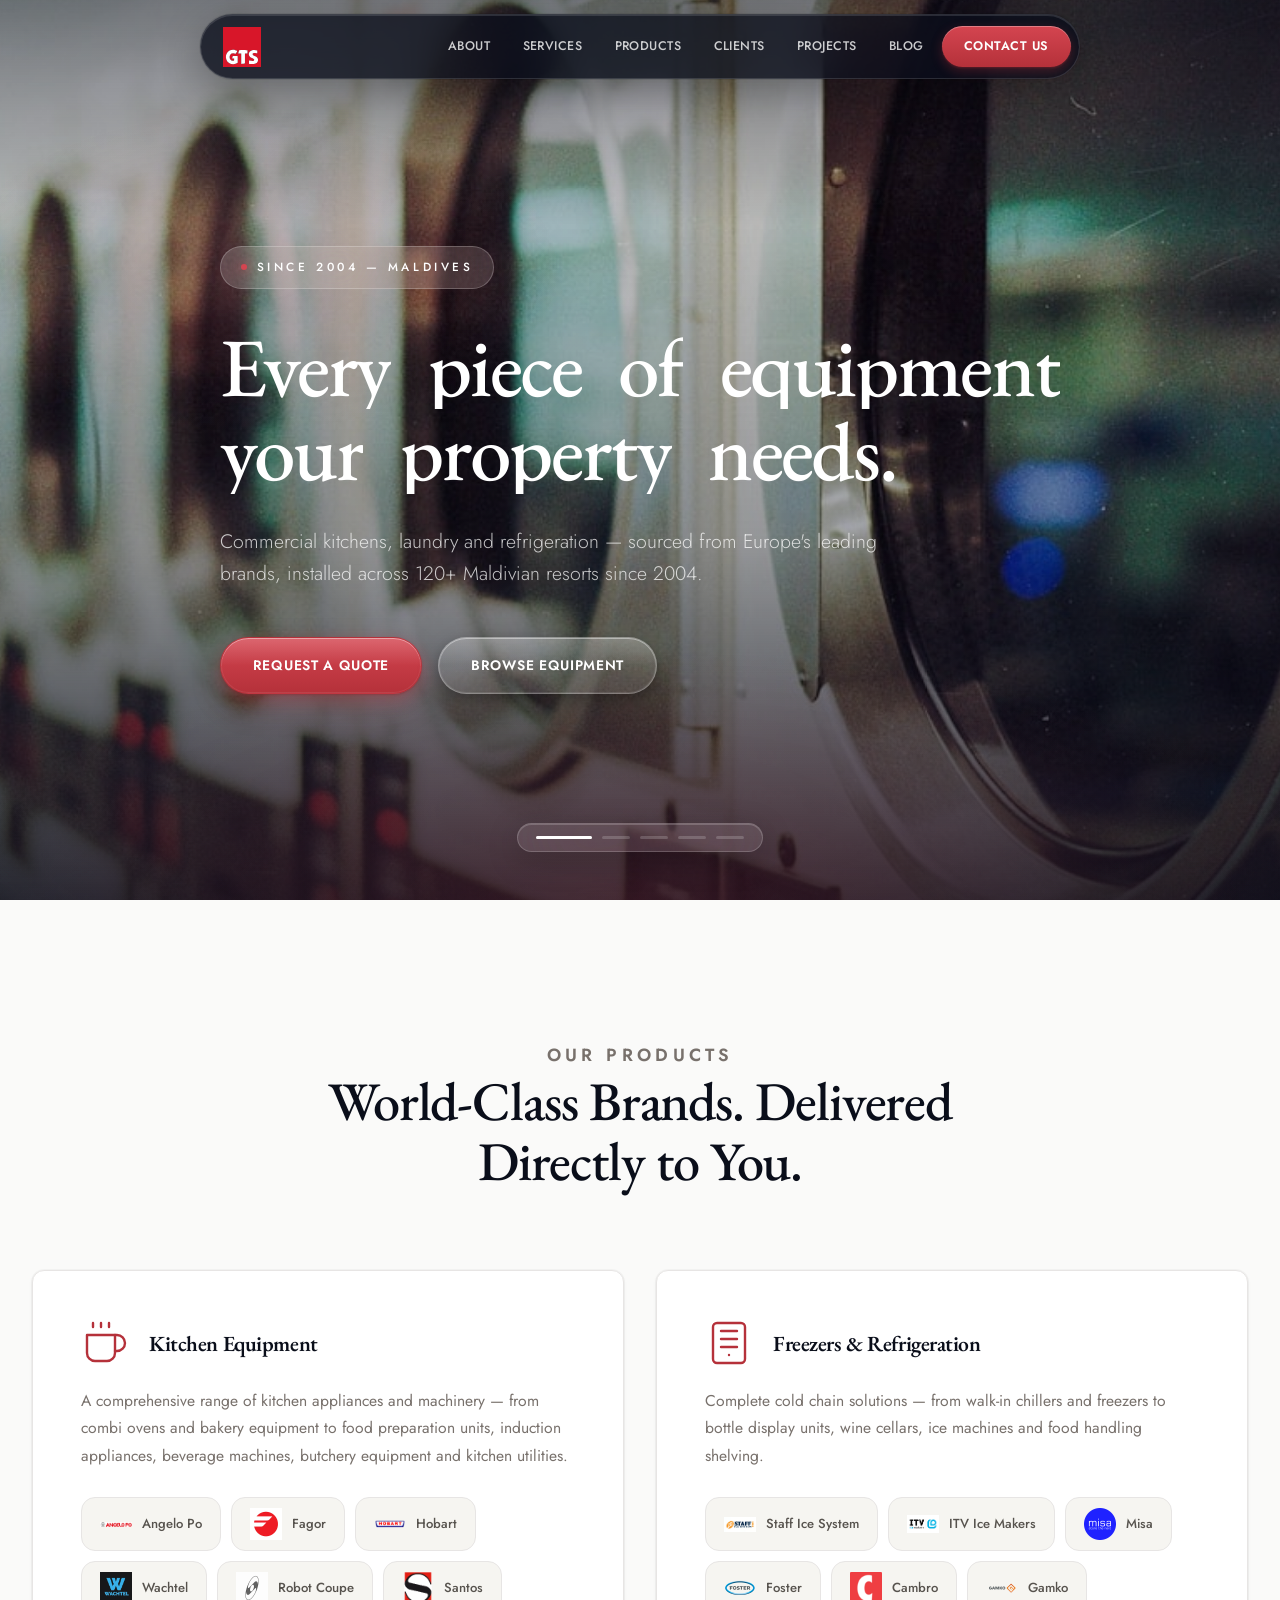
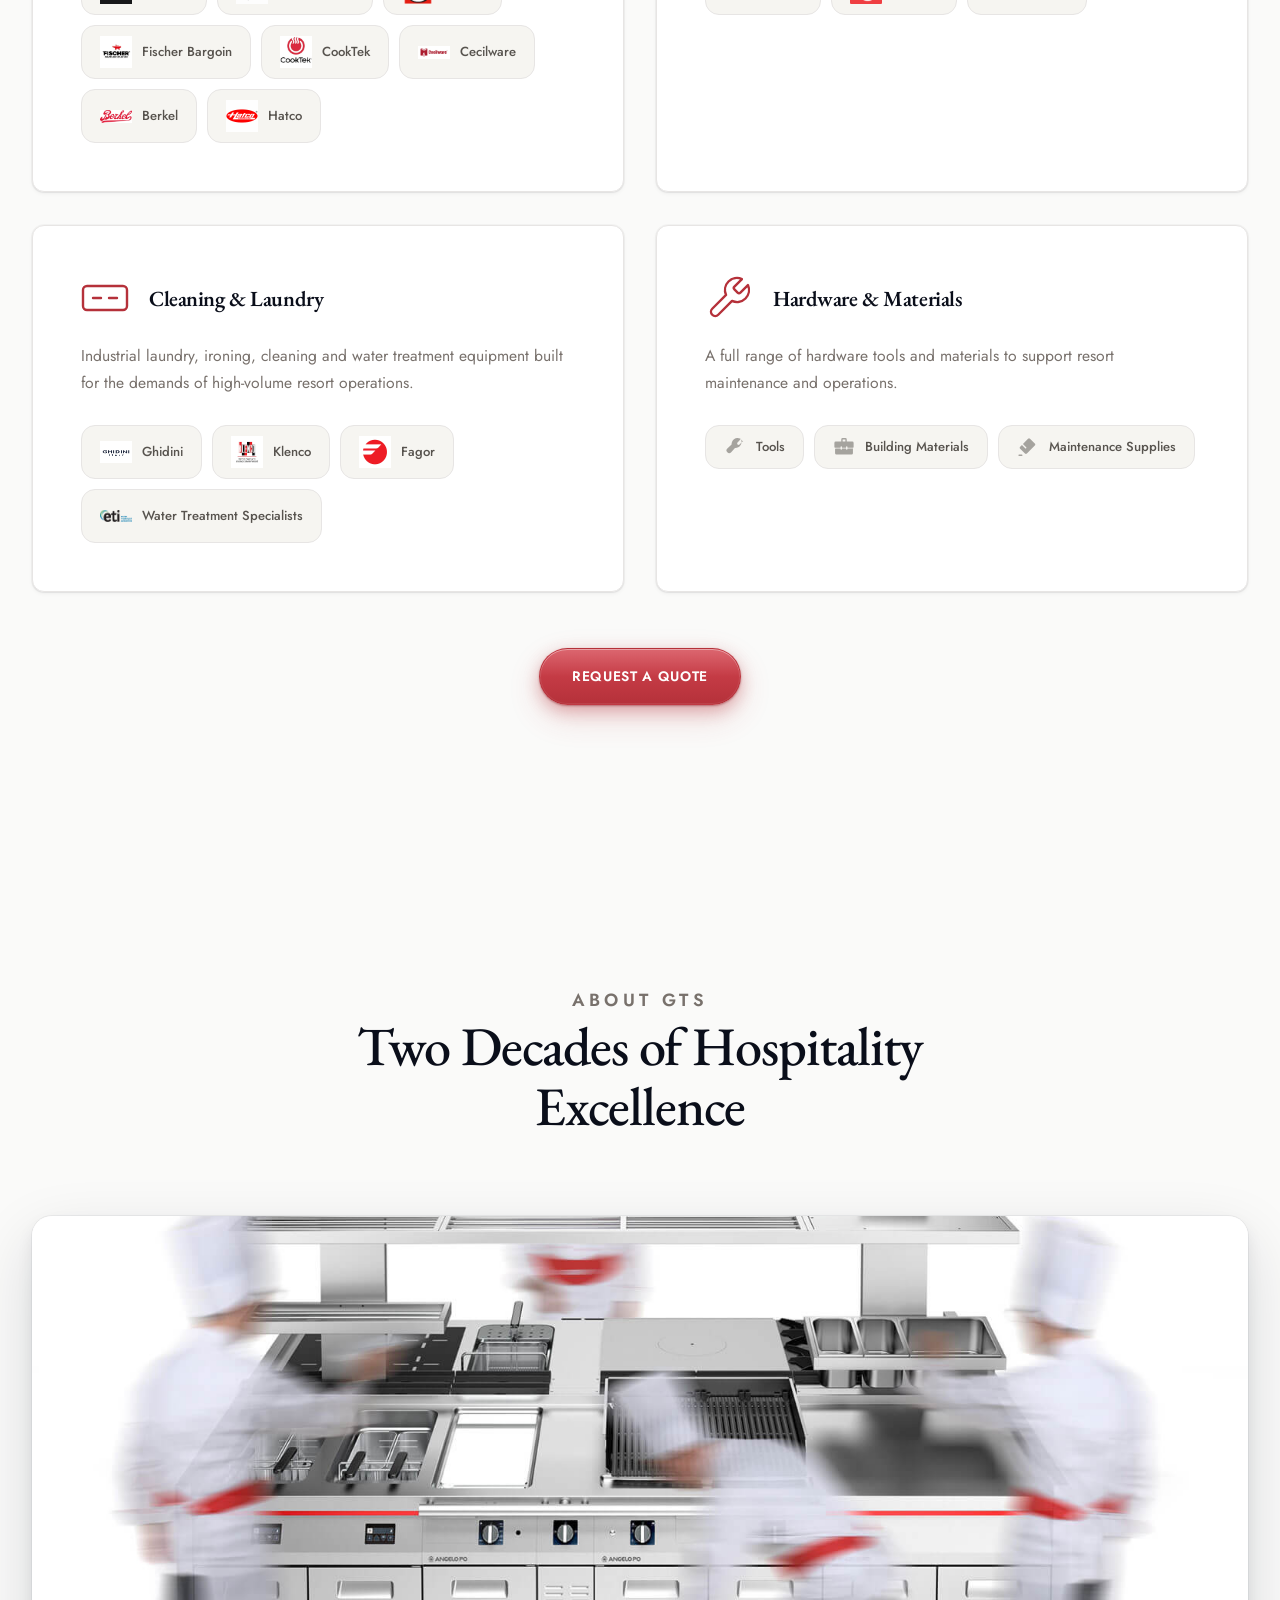
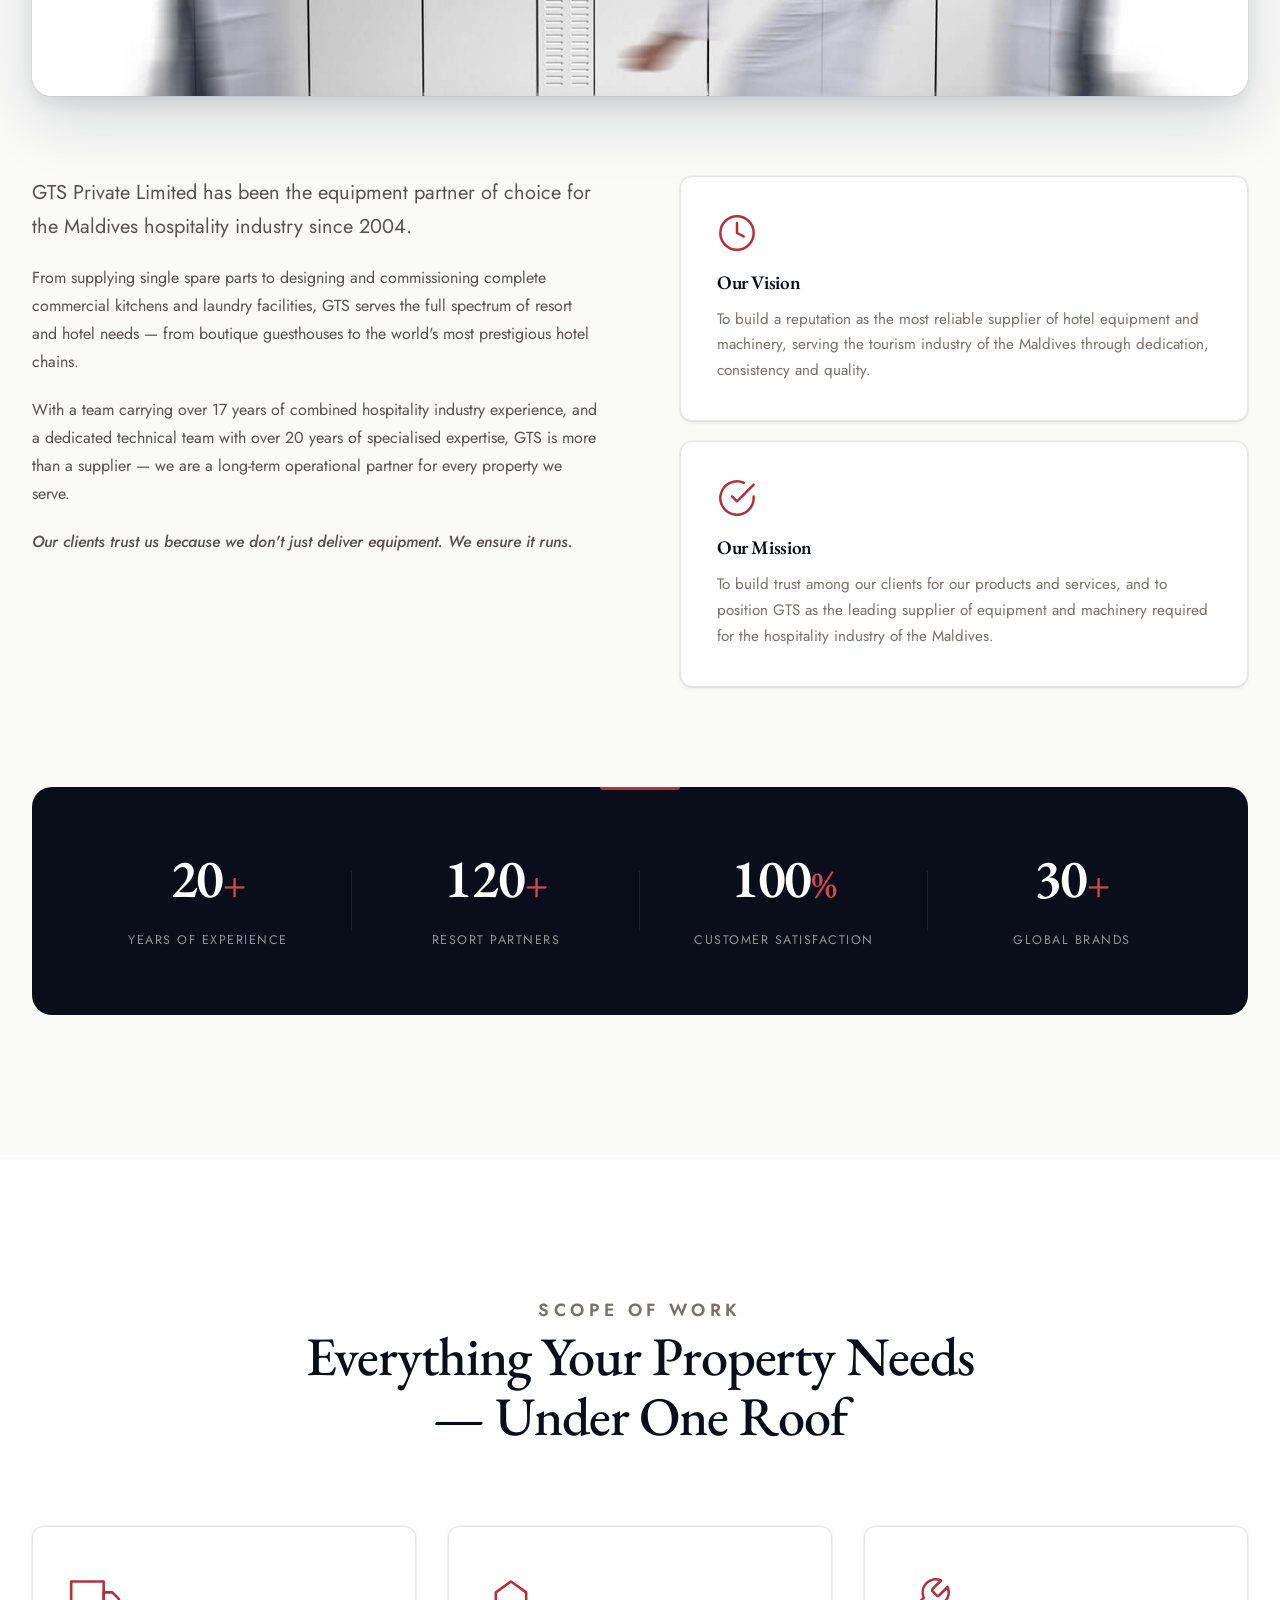
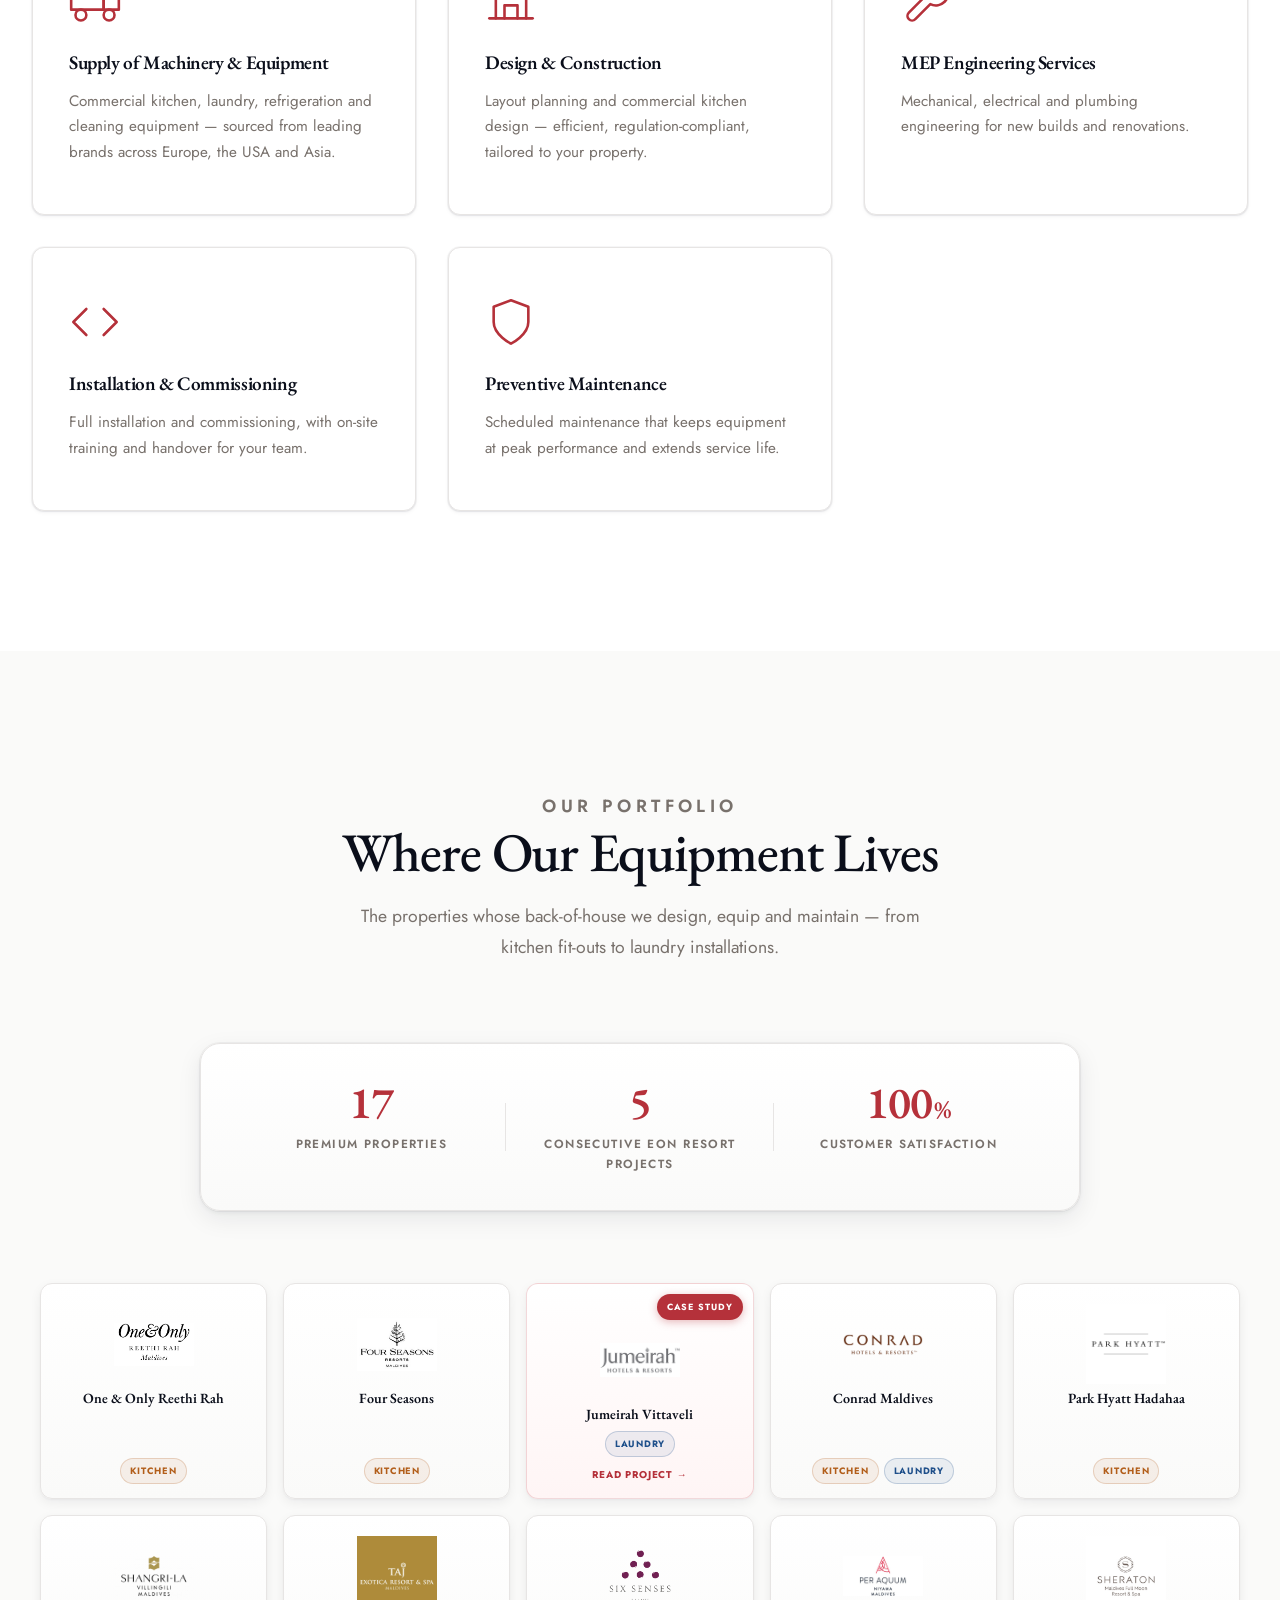
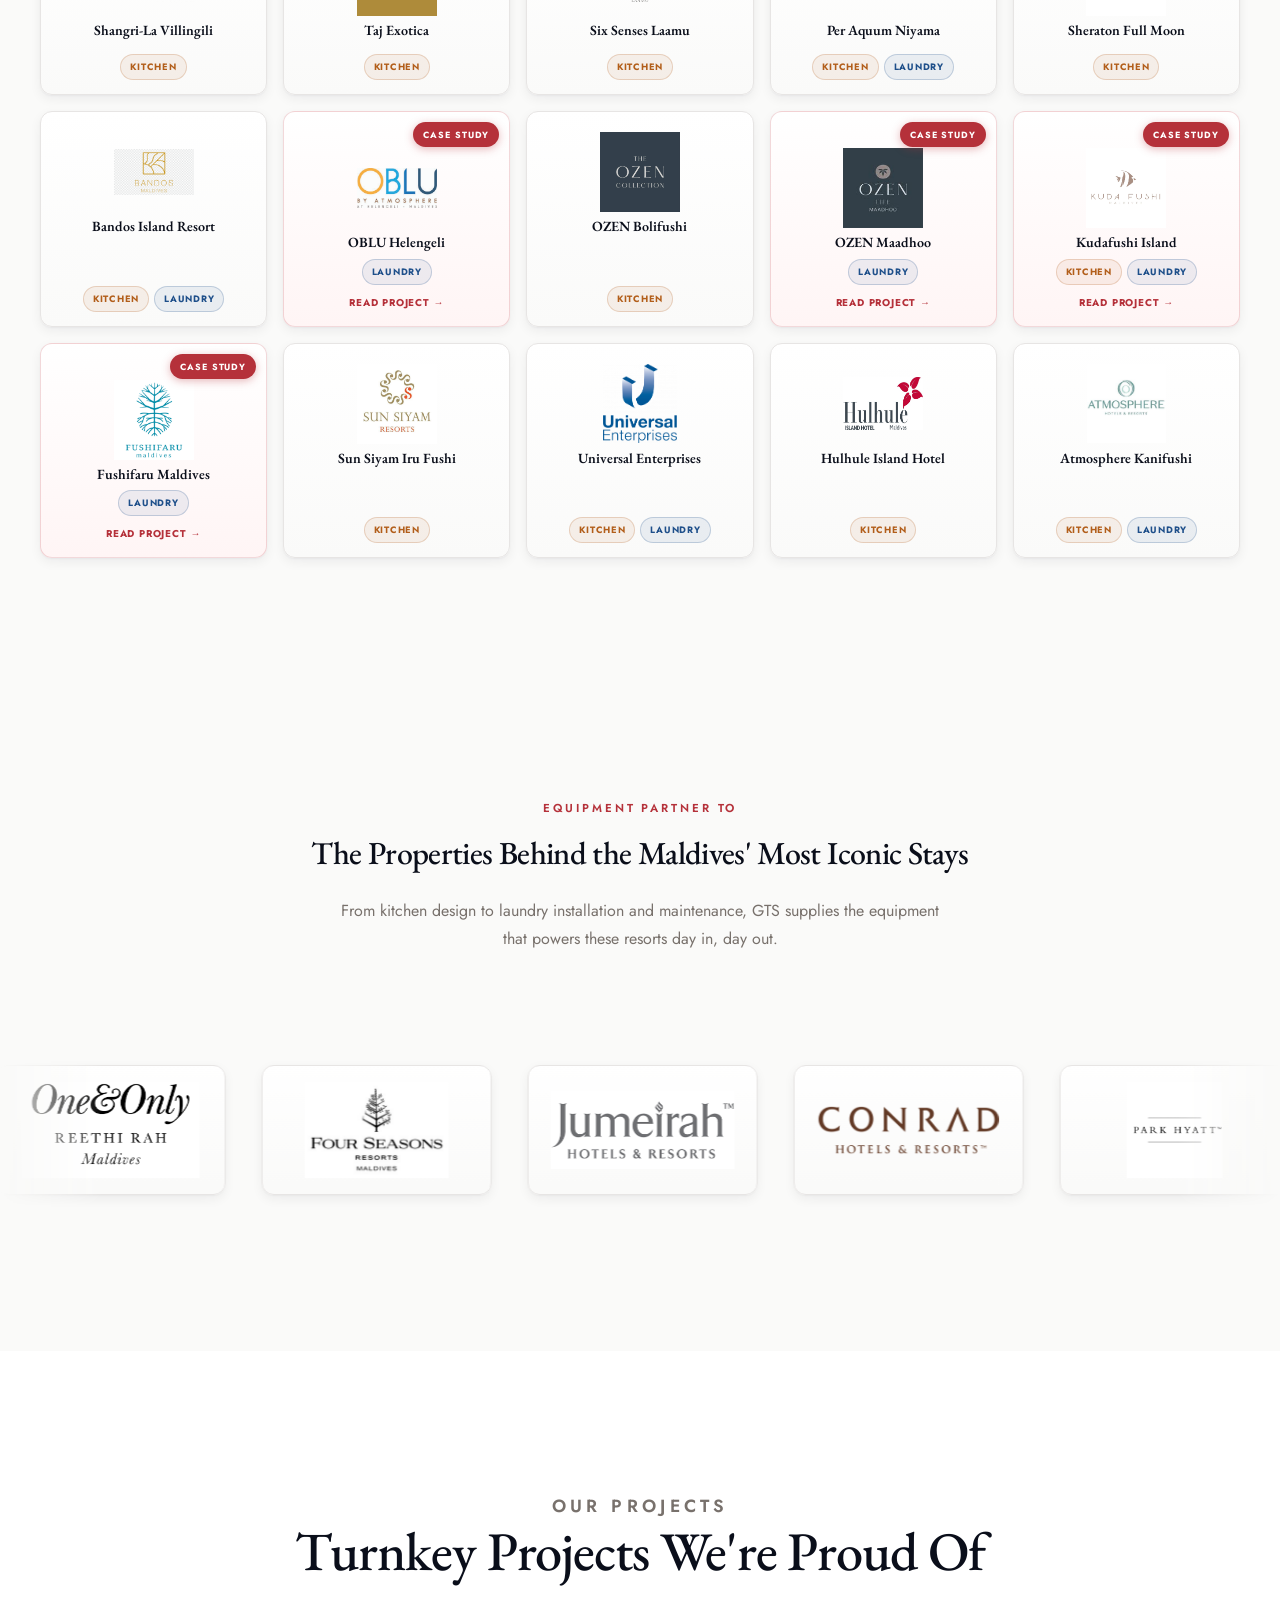
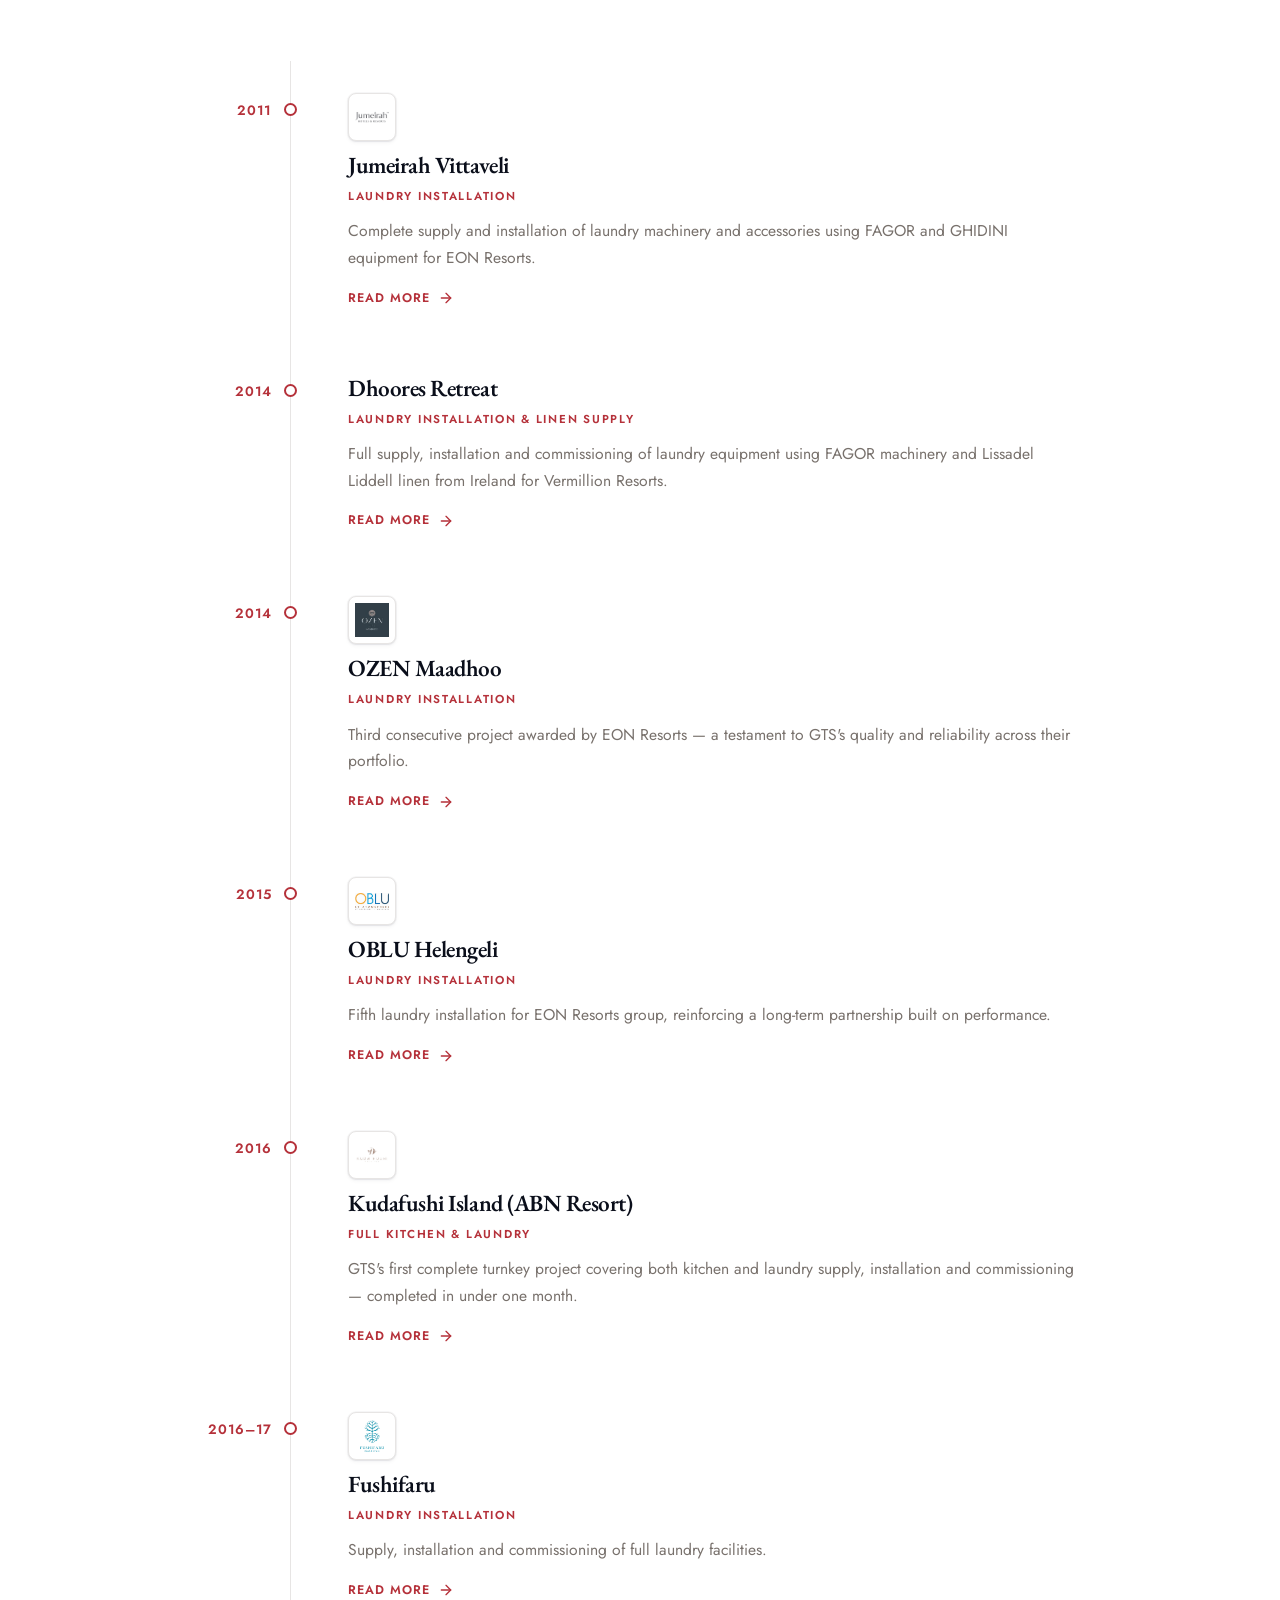
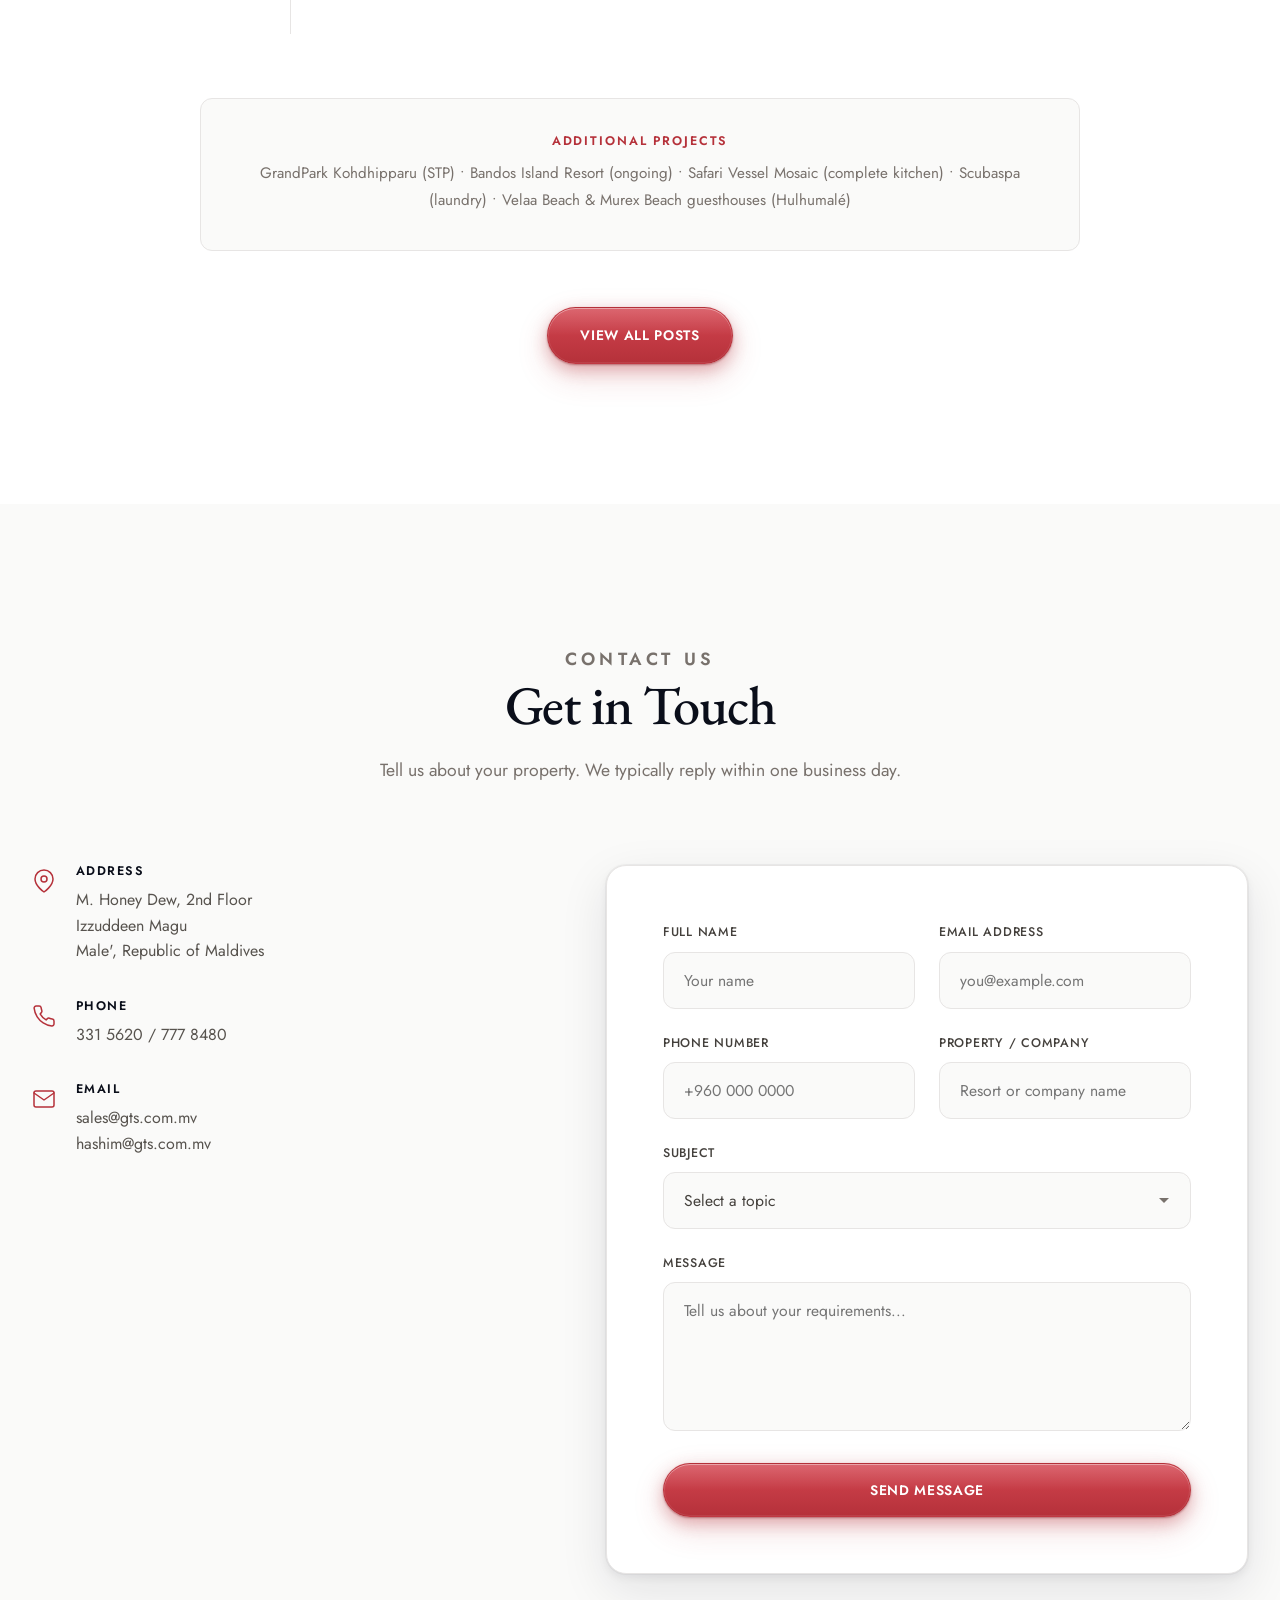
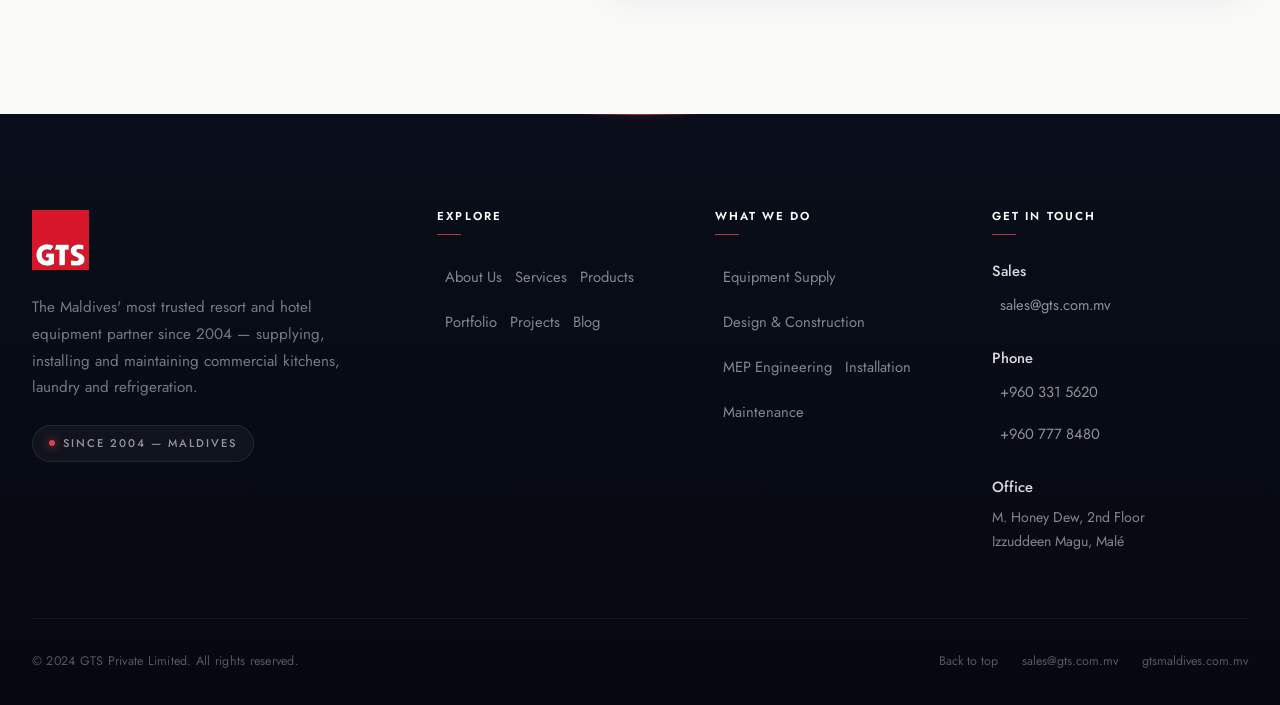
==== commit c9711141: "Mobile nav: cap overlay at 320px, centered (≈2x pill width) - max-width: 320px (was none/edge-to-edg" ====
--- a/index.html
+++ b/index.html
@@ -37,7 +37,7 @@
         "knowsAbout": ["Commercial Kitchen Equipment", "Industrial Laundry Equipment", "Refrigeration Systems", "Hotel Equipment"]
     }
     </script>
-    <link rel="stylesheet" href="style.css?v=9">
+    <link rel="stylesheet" href="style.css?v=10">
     <link rel="preconnect" href="https://fonts.googleapis.com">
     <link rel="preconnect" href="https://fonts.gstatic.com" crossorigin>
     <link href="https://fonts.googleapis.com/css2?family=EB+Garamond:wght@400;500;600;700&family=Jost:wght@300;400;500;600;700&display=swap" rel="stylesheet">
--- a/style.css
+++ b/style.css
@@ -2130,14 +2130,14 @@
         top: 68px !important;
         left: 0 !important;
         right: 0 !important;
-        margin-left: 0 !important;
+        margin-left: auto !important;
         margin-top: 0 !important;
-        margin-right: 0 !important;
+        margin-right: auto !important;
         margin-bottom: 0 !important;
         bottom: auto !important;
         width: auto !important;
         min-width: 0 !important;
-        max-width: none !important;
+        max-width: 320px !important;
         height: auto !important;
         min-height: 0 !important;
         max-height: calc(100vh - 88px) !important;
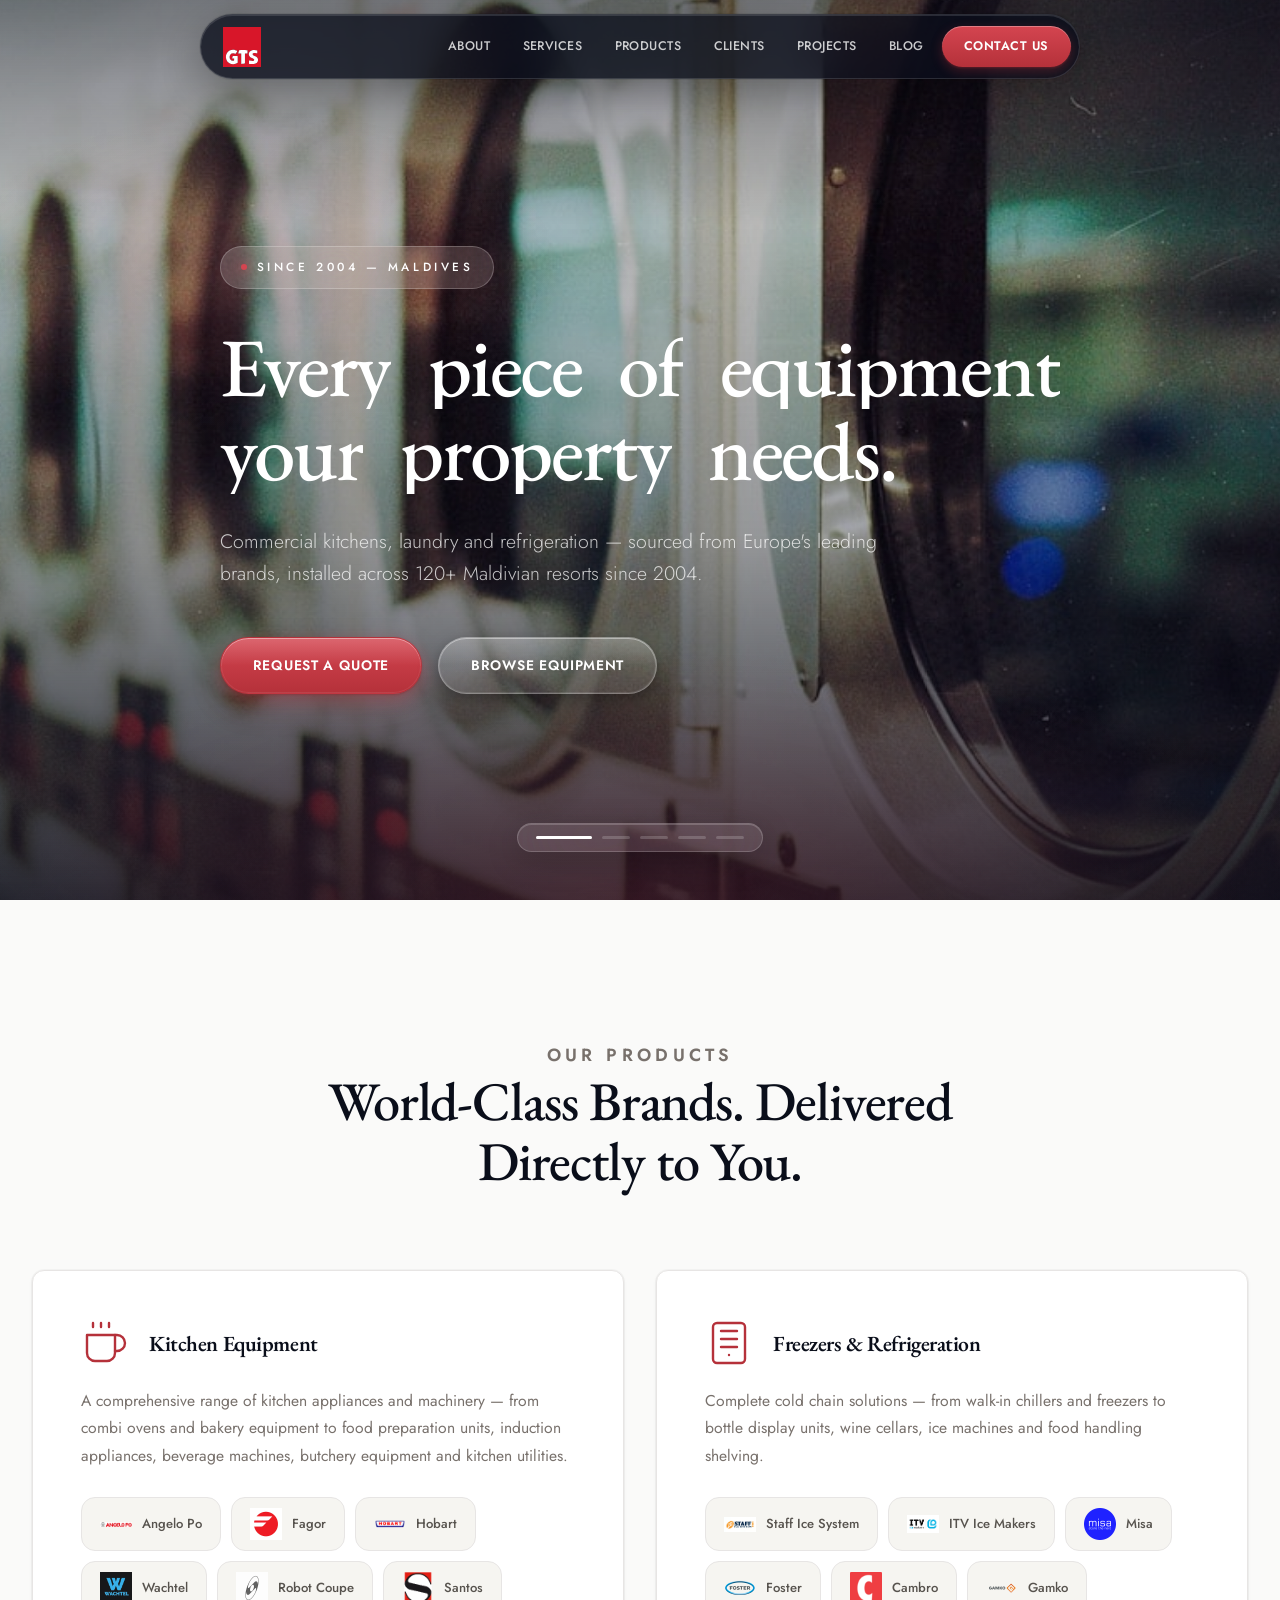
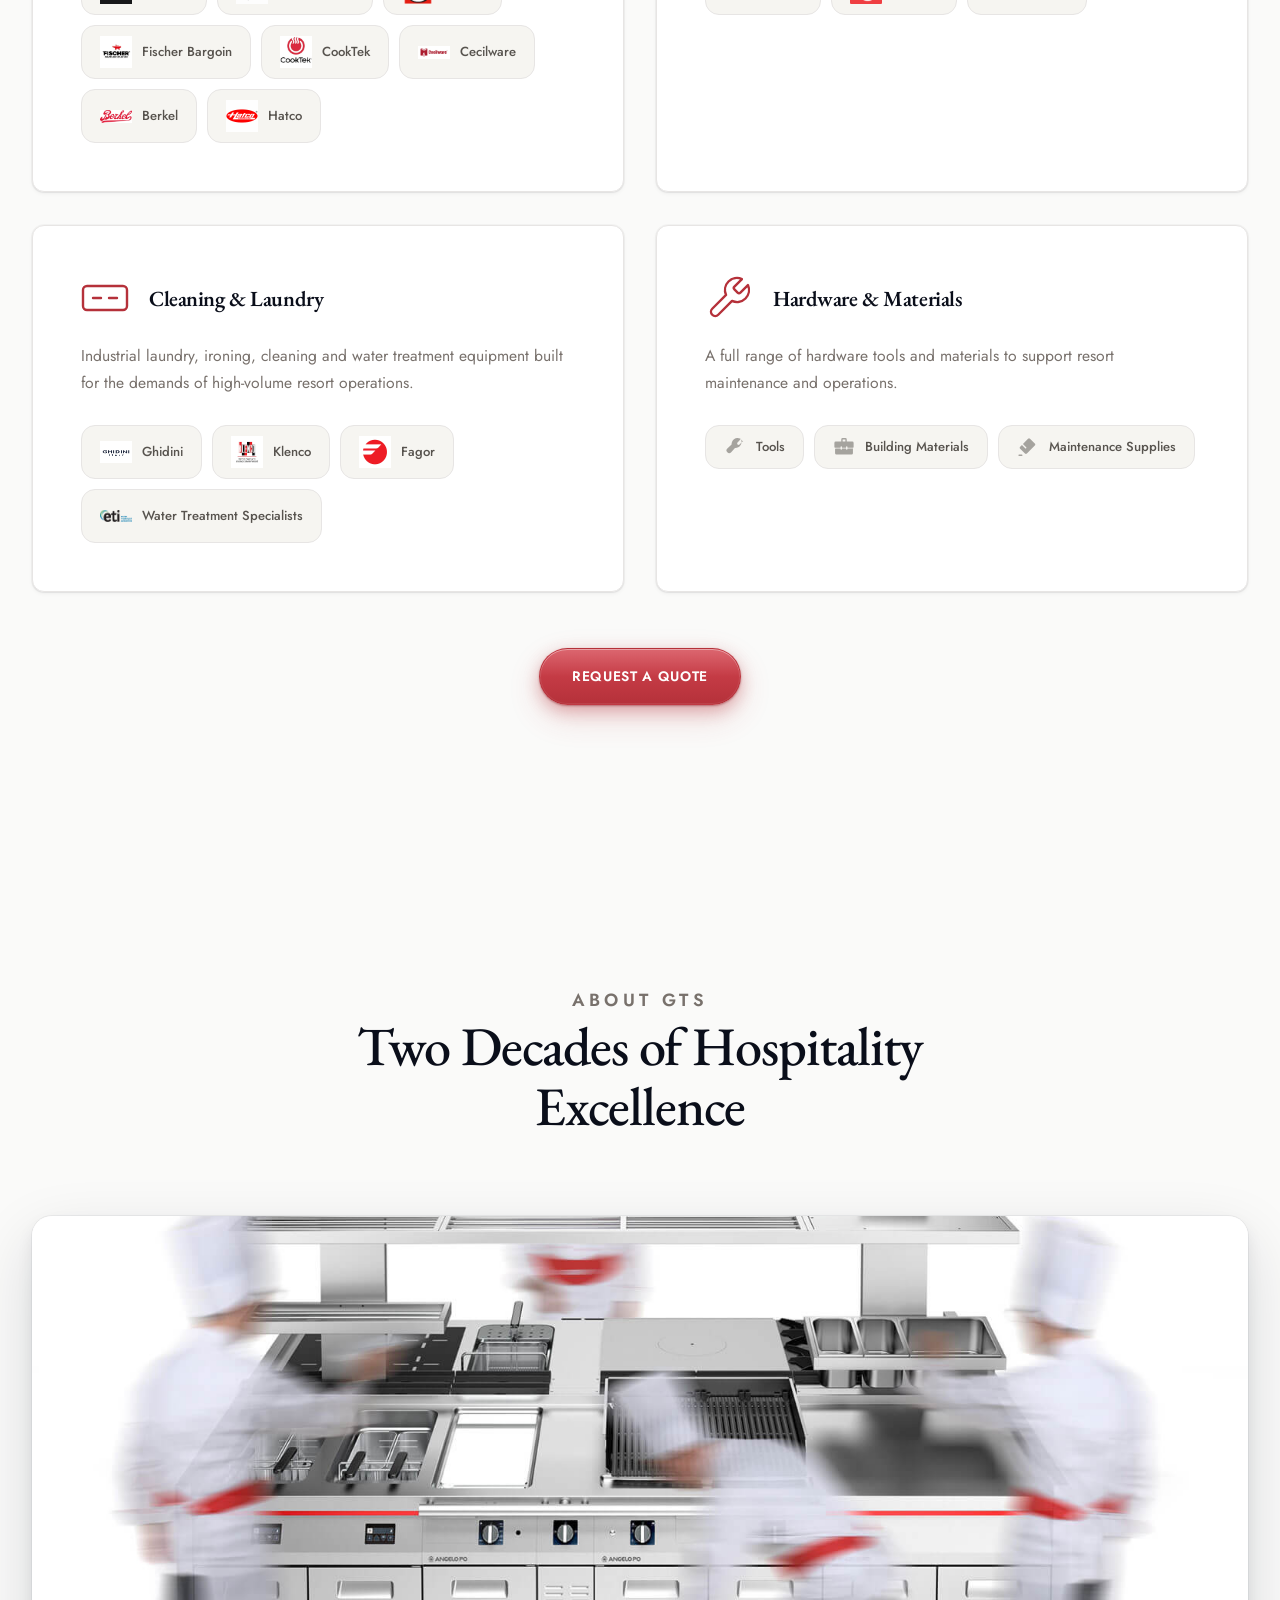
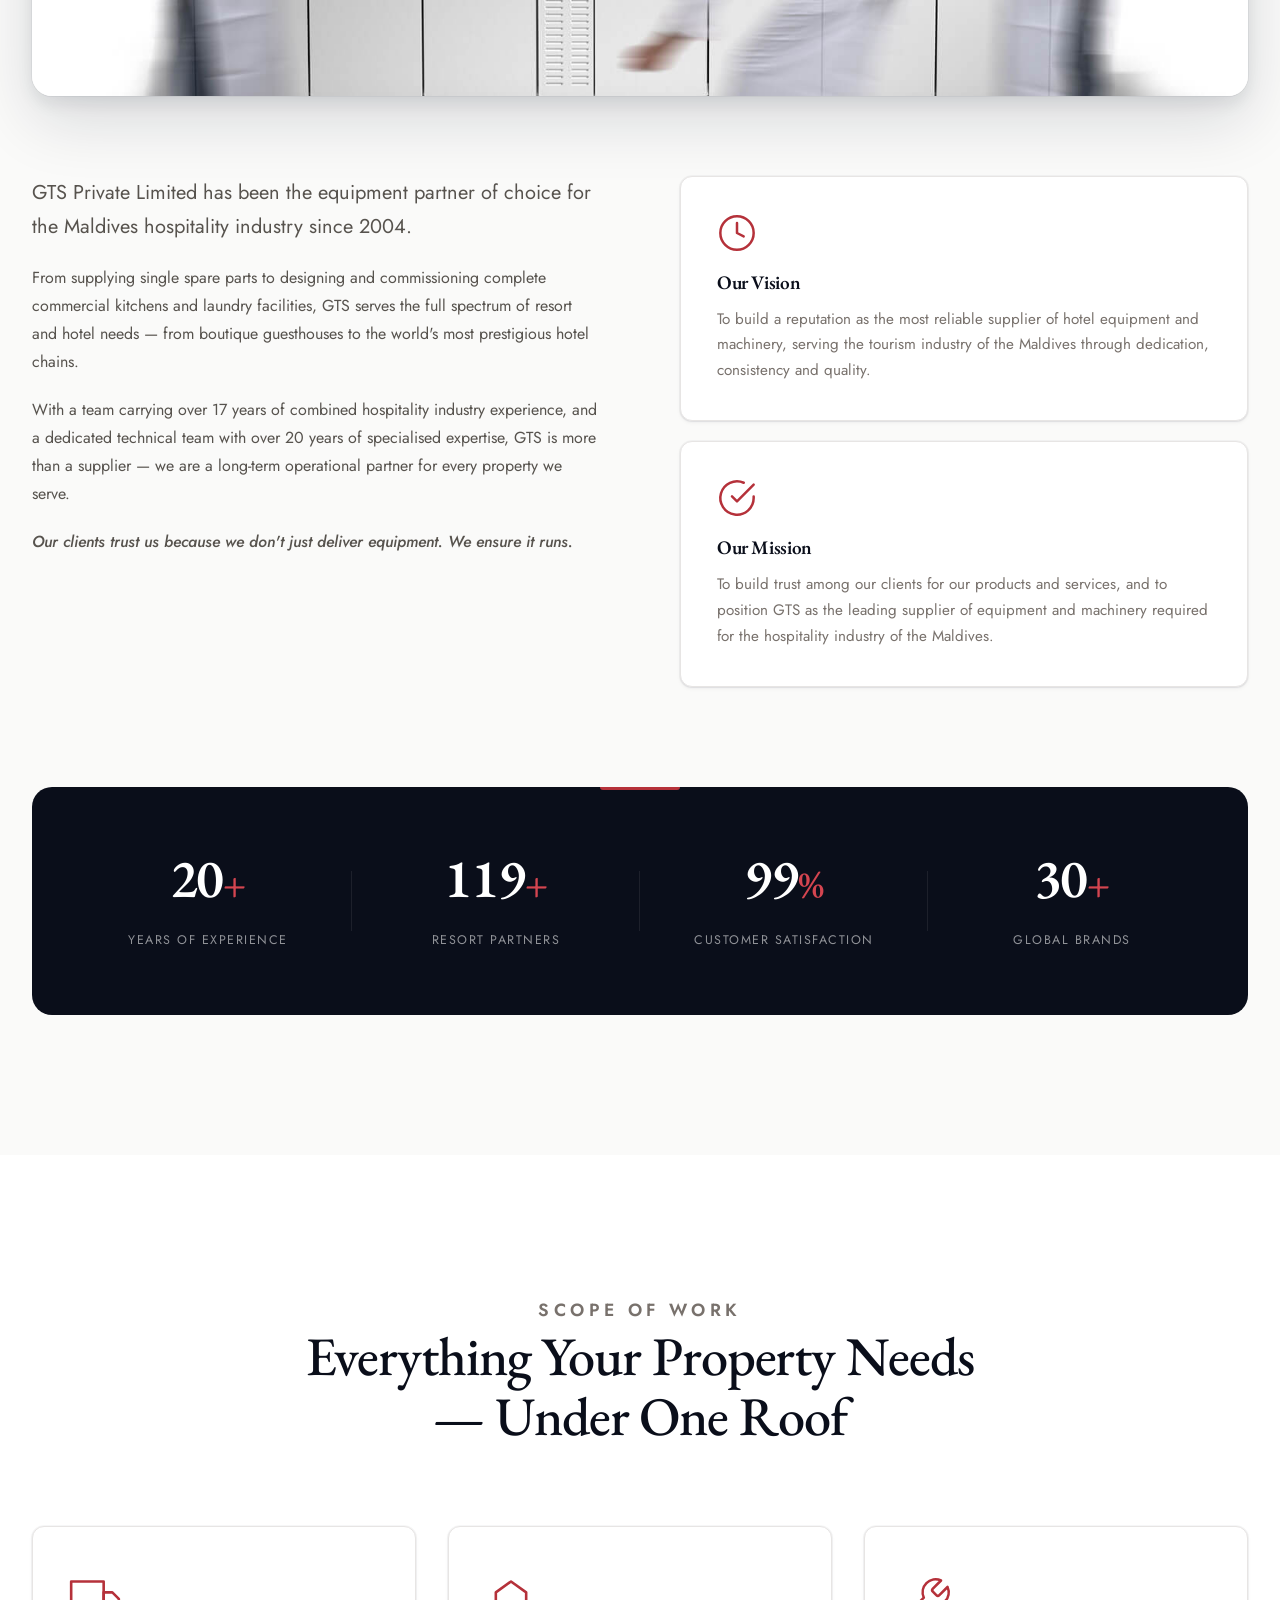
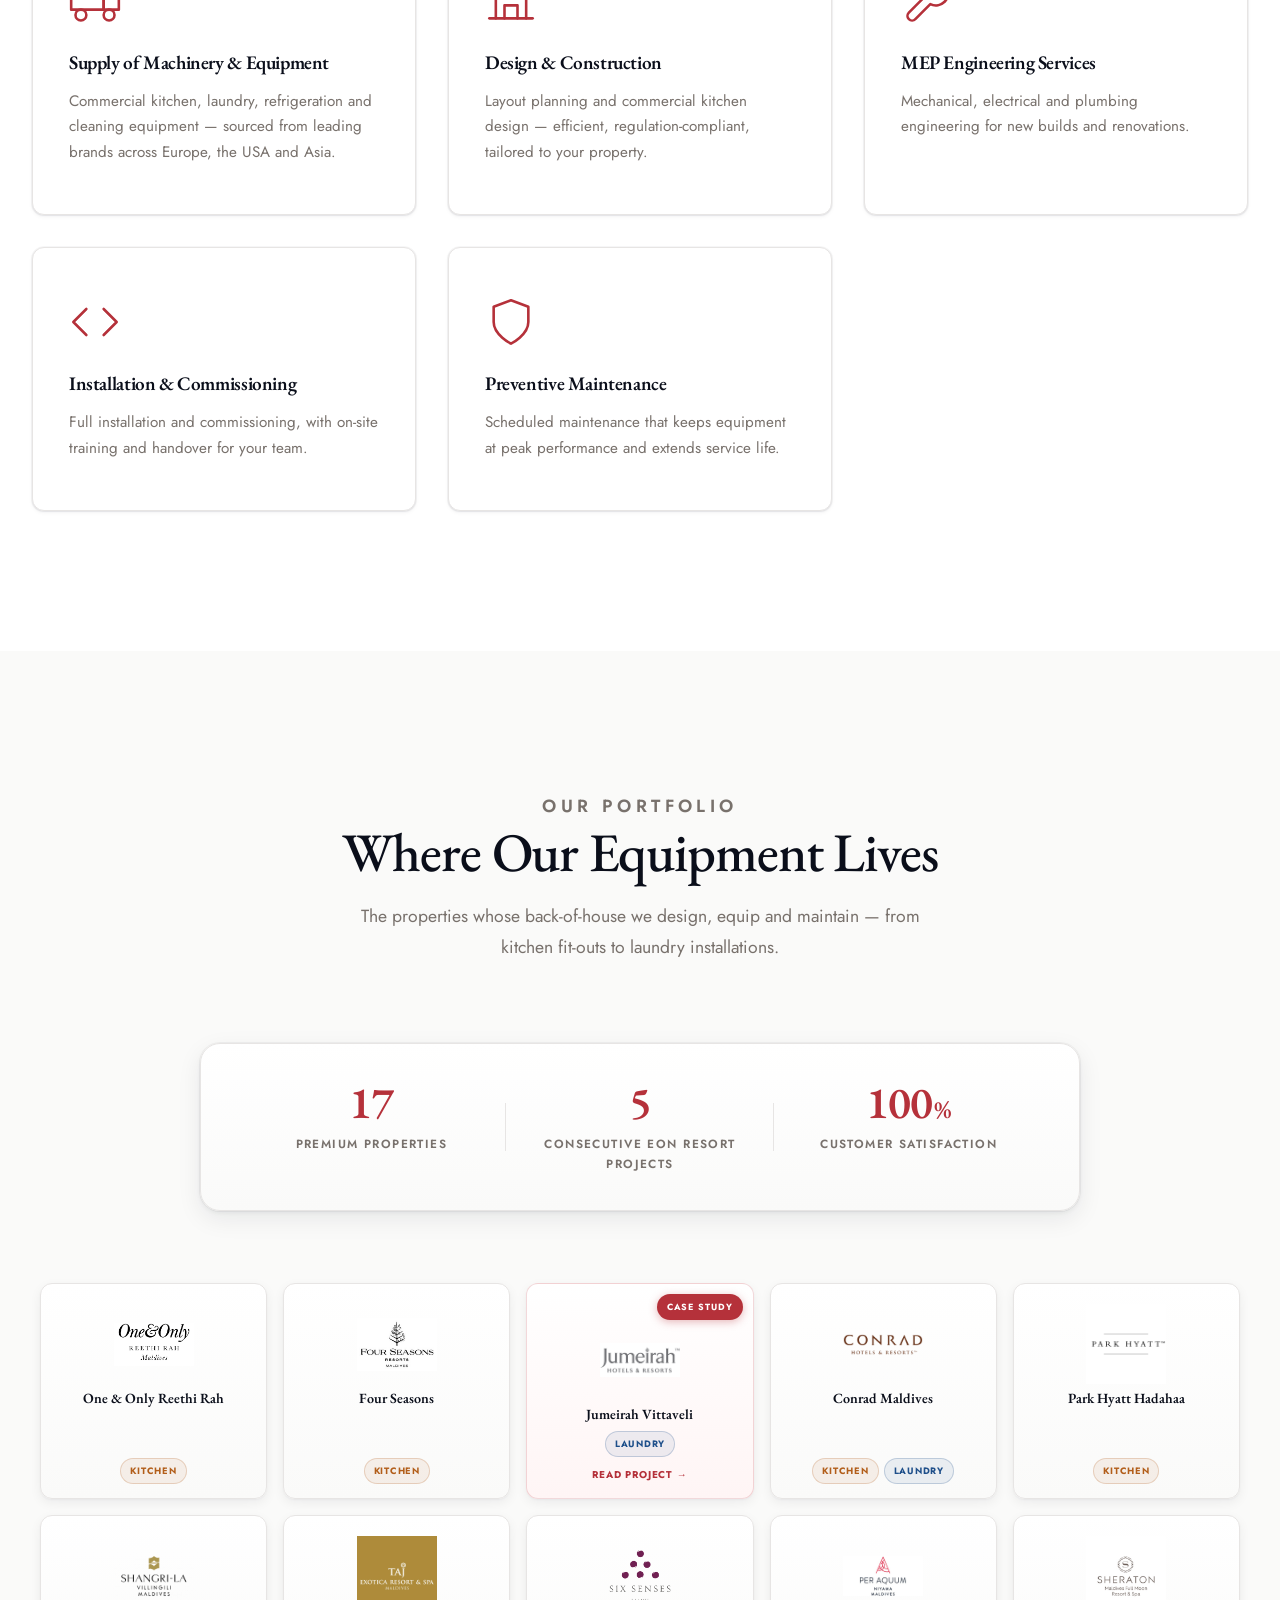
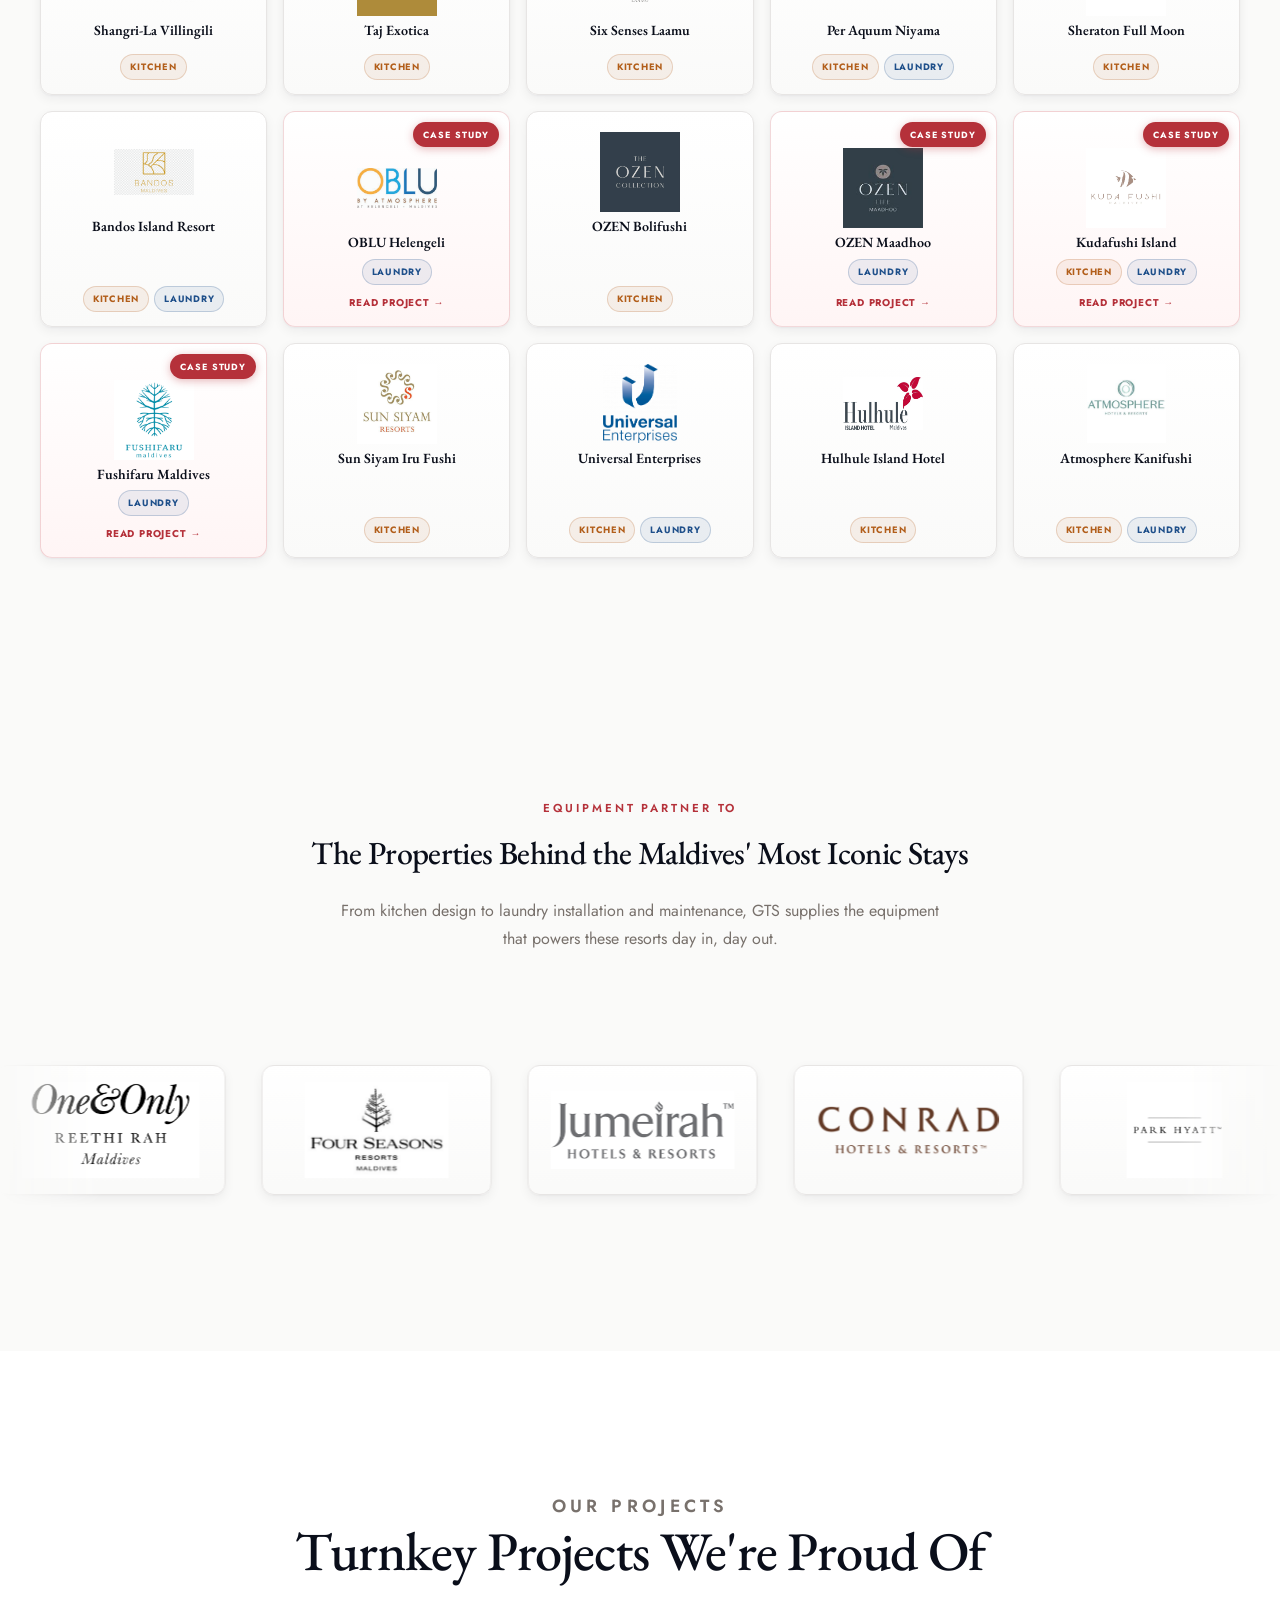
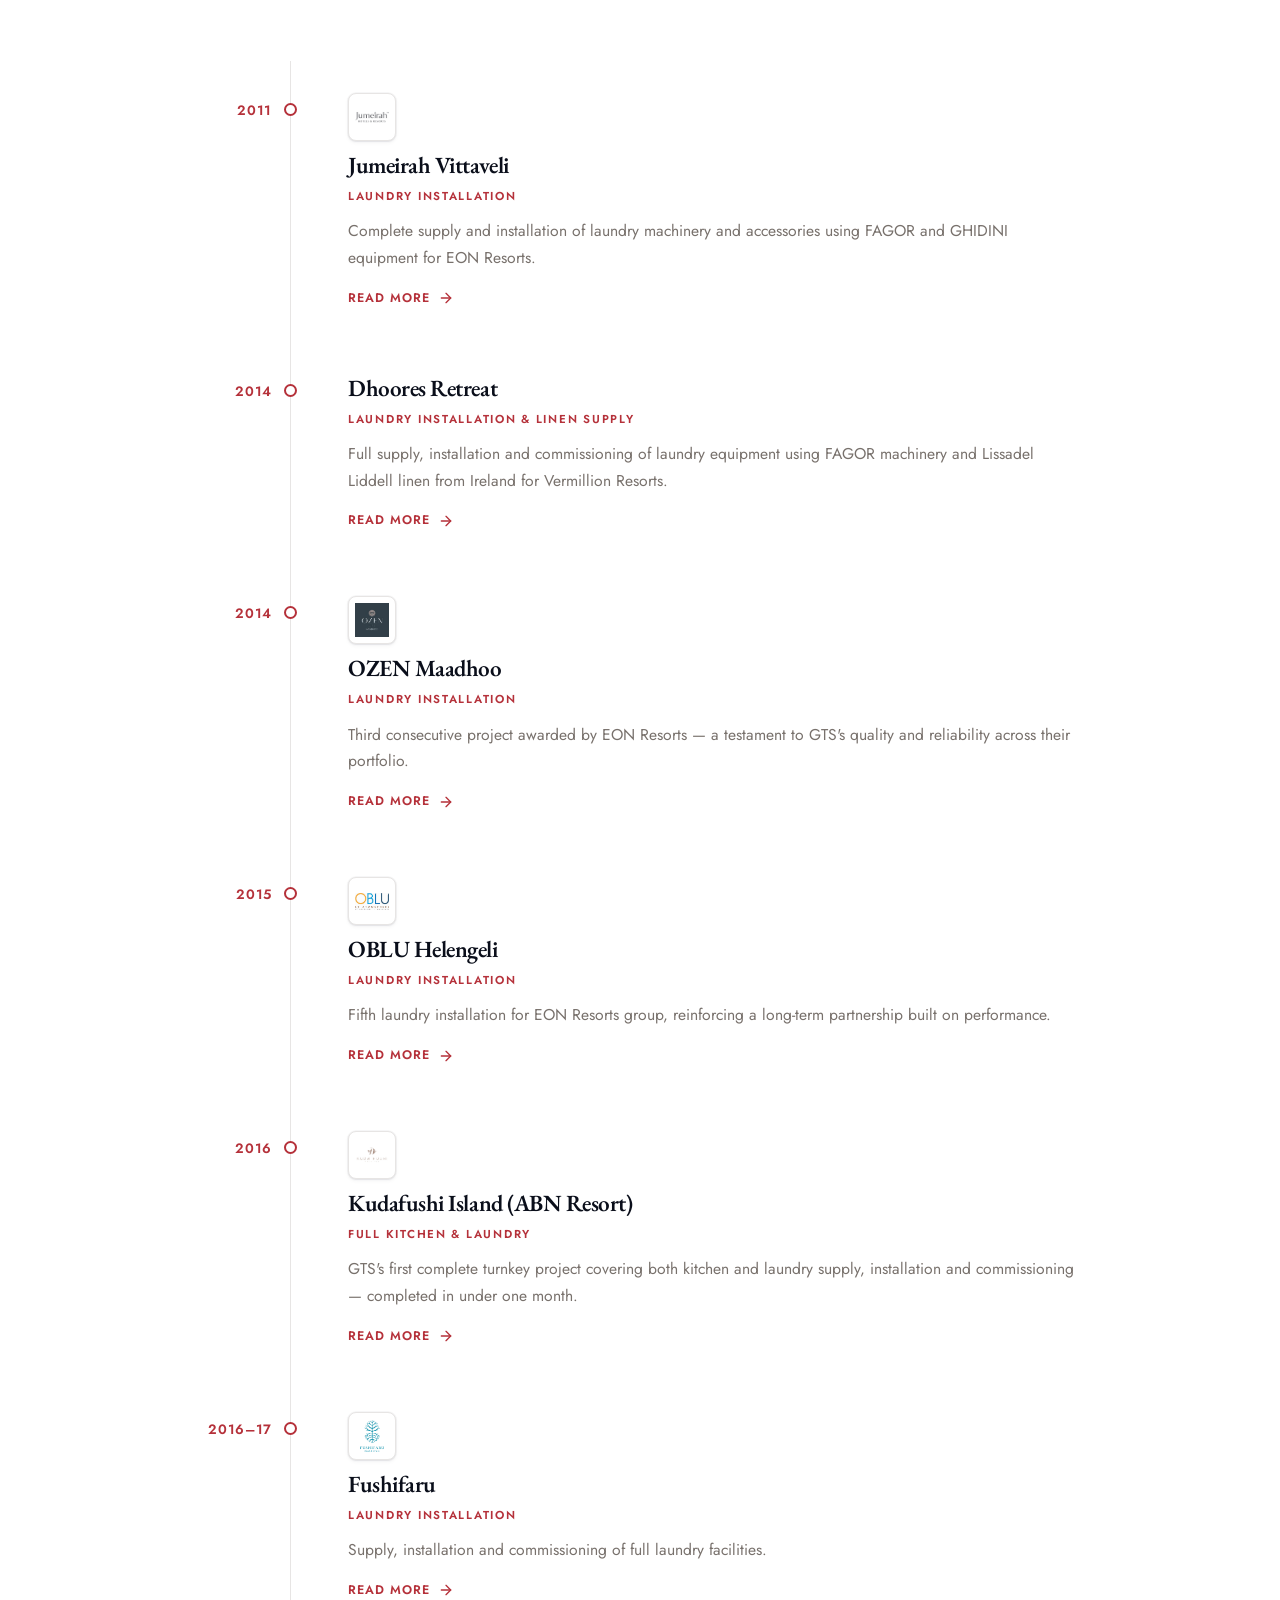
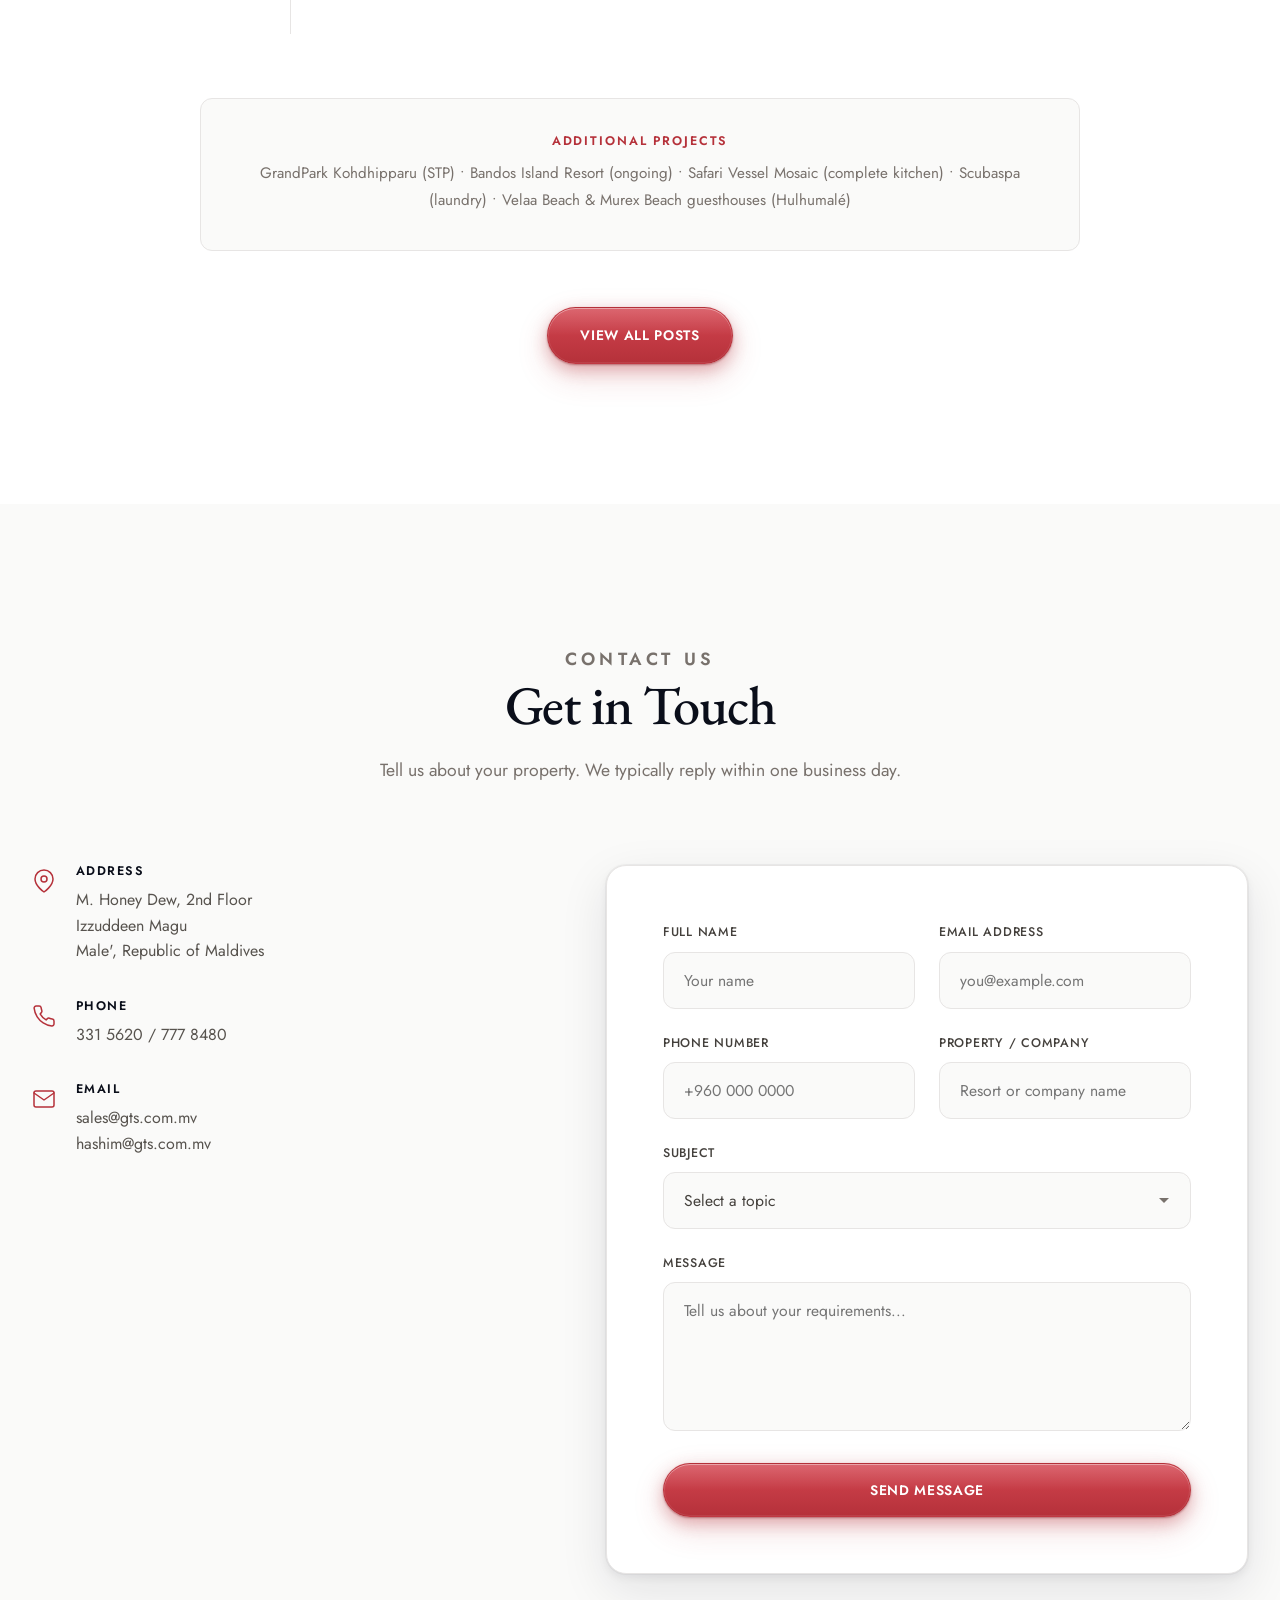
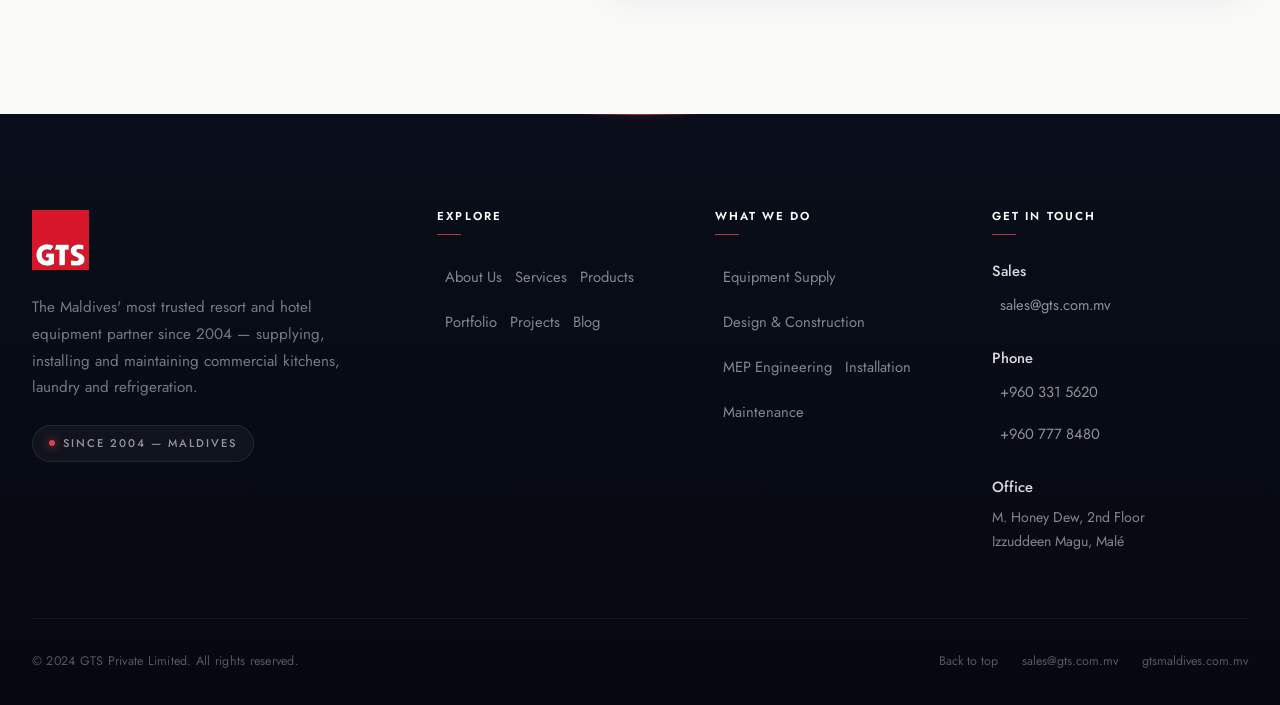
==== commit 0e912e03: "Fix mobile zoom-out white line: overflow-x: clip on html + body Body had overflow-x: hidden but html" ====
--- a/index.html
+++ b/index.html
@@ -37,7 +37,7 @@
         "knowsAbout": ["Commercial Kitchen Equipment", "Industrial Laundry Equipment", "Refrigeration Systems", "Hotel Equipment"]
     }
     </script>
-    <link rel="stylesheet" href="style.css?v=10">
+    <link rel="stylesheet" href="style.css?v=11">
     <link rel="preconnect" href="https://fonts.googleapis.com">
     <link rel="preconnect" href="https://fonts.gstatic.com" crossorigin>
     <link href="https://fonts.googleapis.com/css2?family=EB+Garamond:wght@400;500;600;700&family=Jost:wght@300;400;500;600;700&display=swap" rel="stylesheet">
--- a/style.css
+++ b/style.css
@@ -76,6 +76,8 @@
     scroll-behavior: smooth;
     scroll-padding-top: 80px;
     -webkit-text-size-adjust: 100%;
+    overflow-x: clip;
+    max-width: 100%;
 }
 
 body {
@@ -85,7 +87,9 @@
     background: var(--white);
     -webkit-font-smoothing: antialiased;
     -moz-osx-font-smoothing: grayscale;
-    overflow-x: hidden;
+    overflow-x: clip;
+    max-width: 100%;
+    width: 100%;
 }
 
 img {
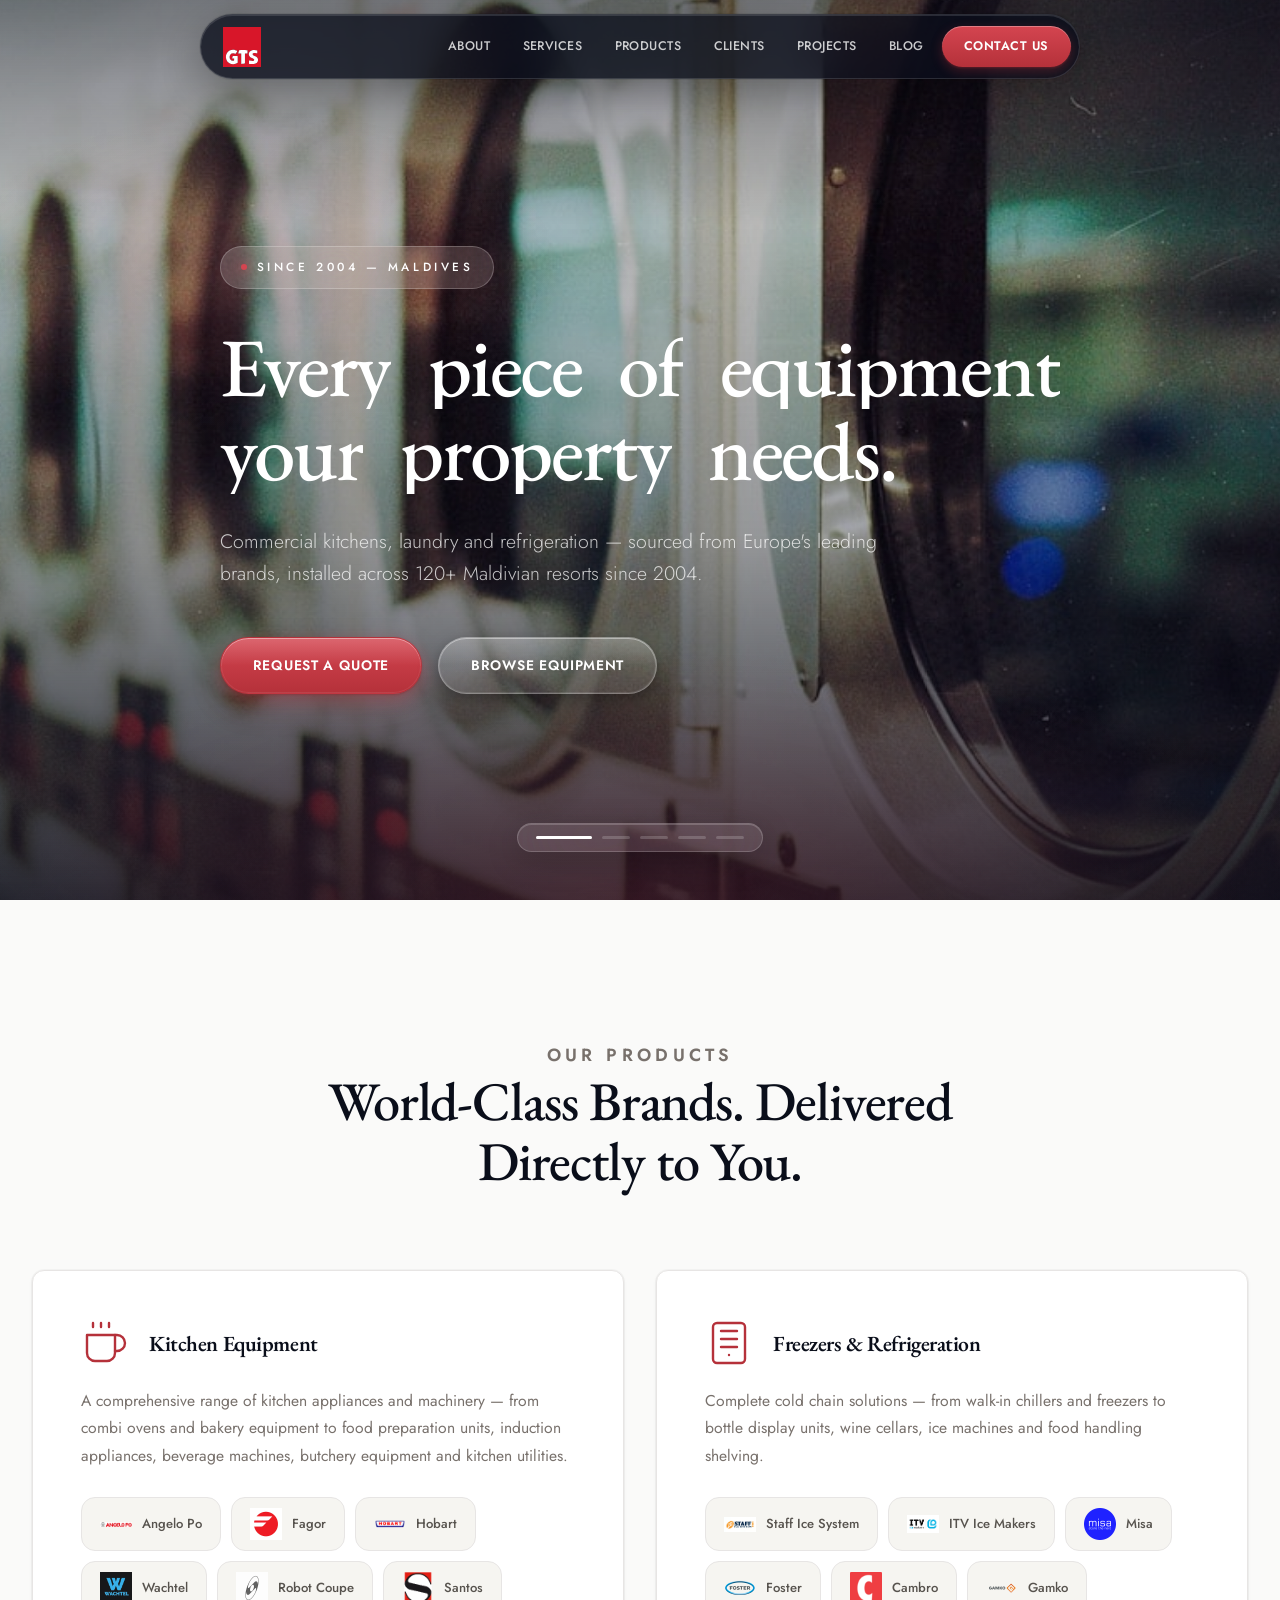
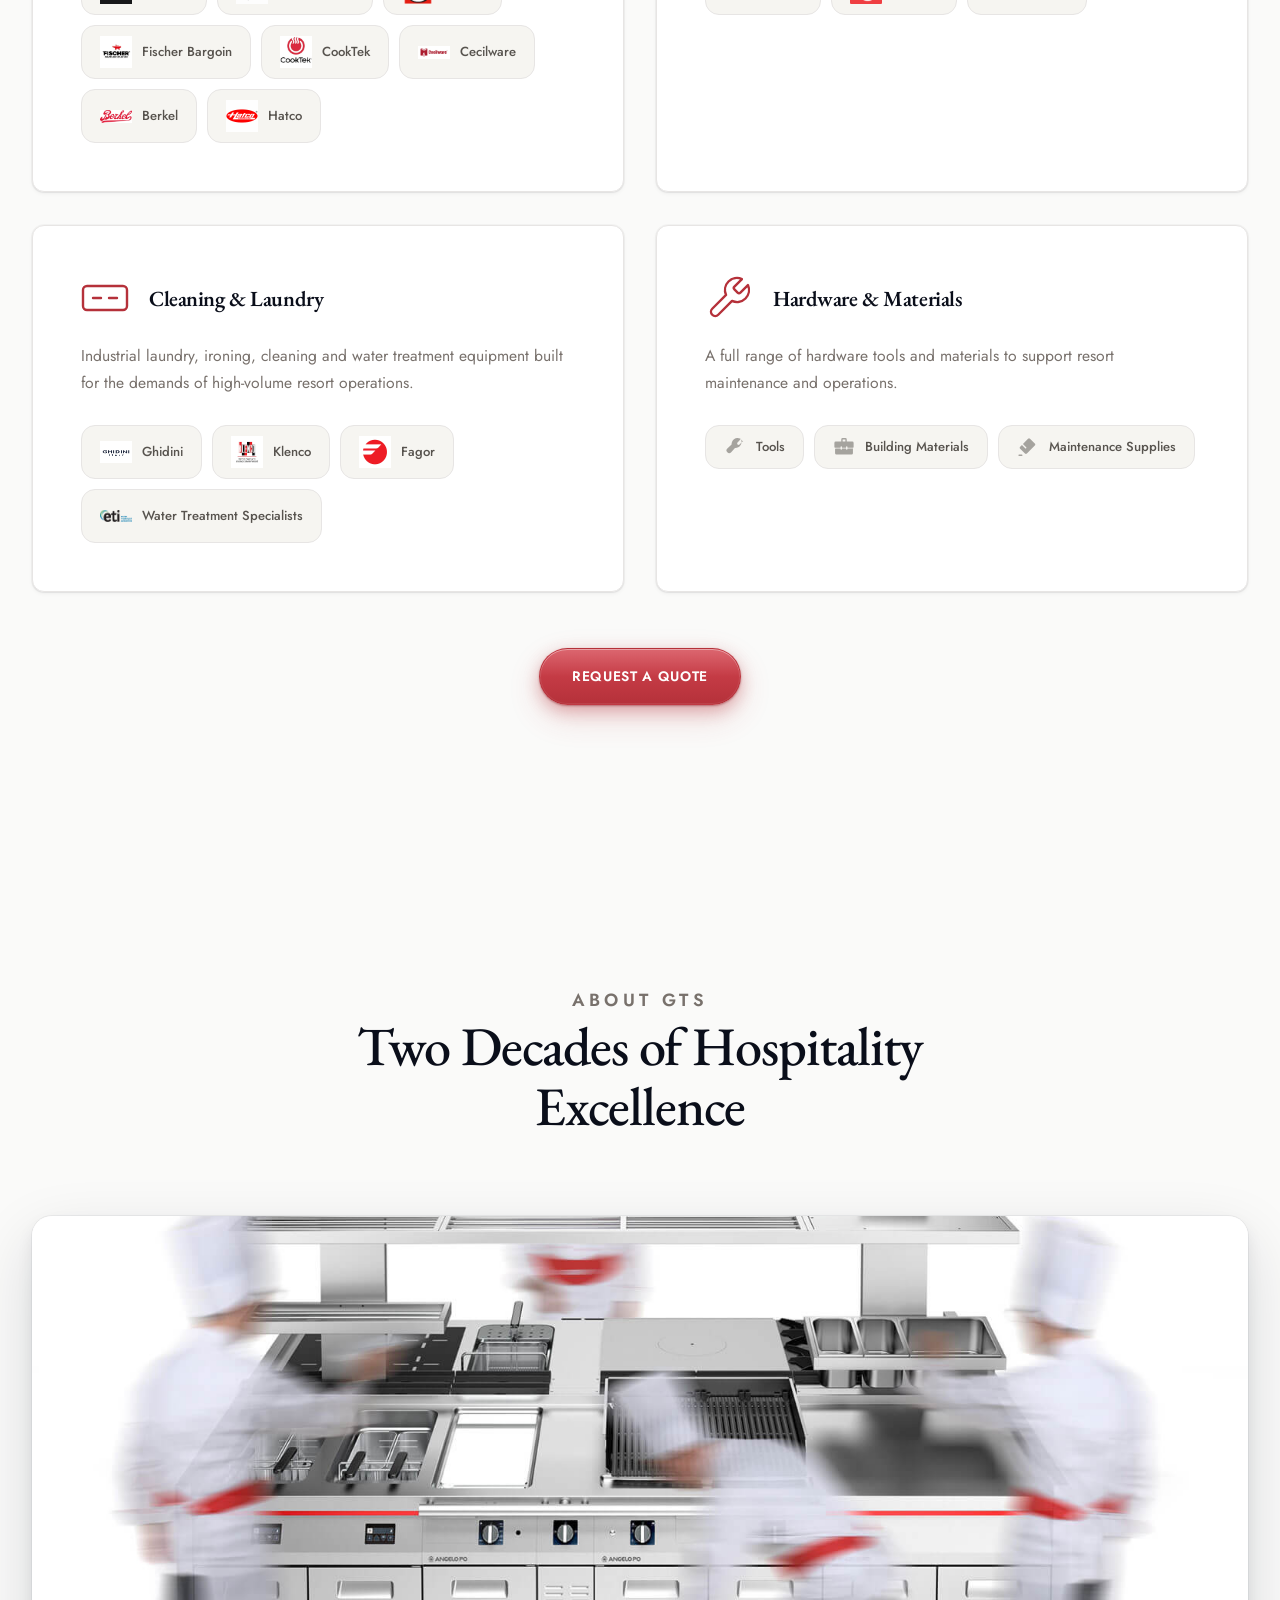
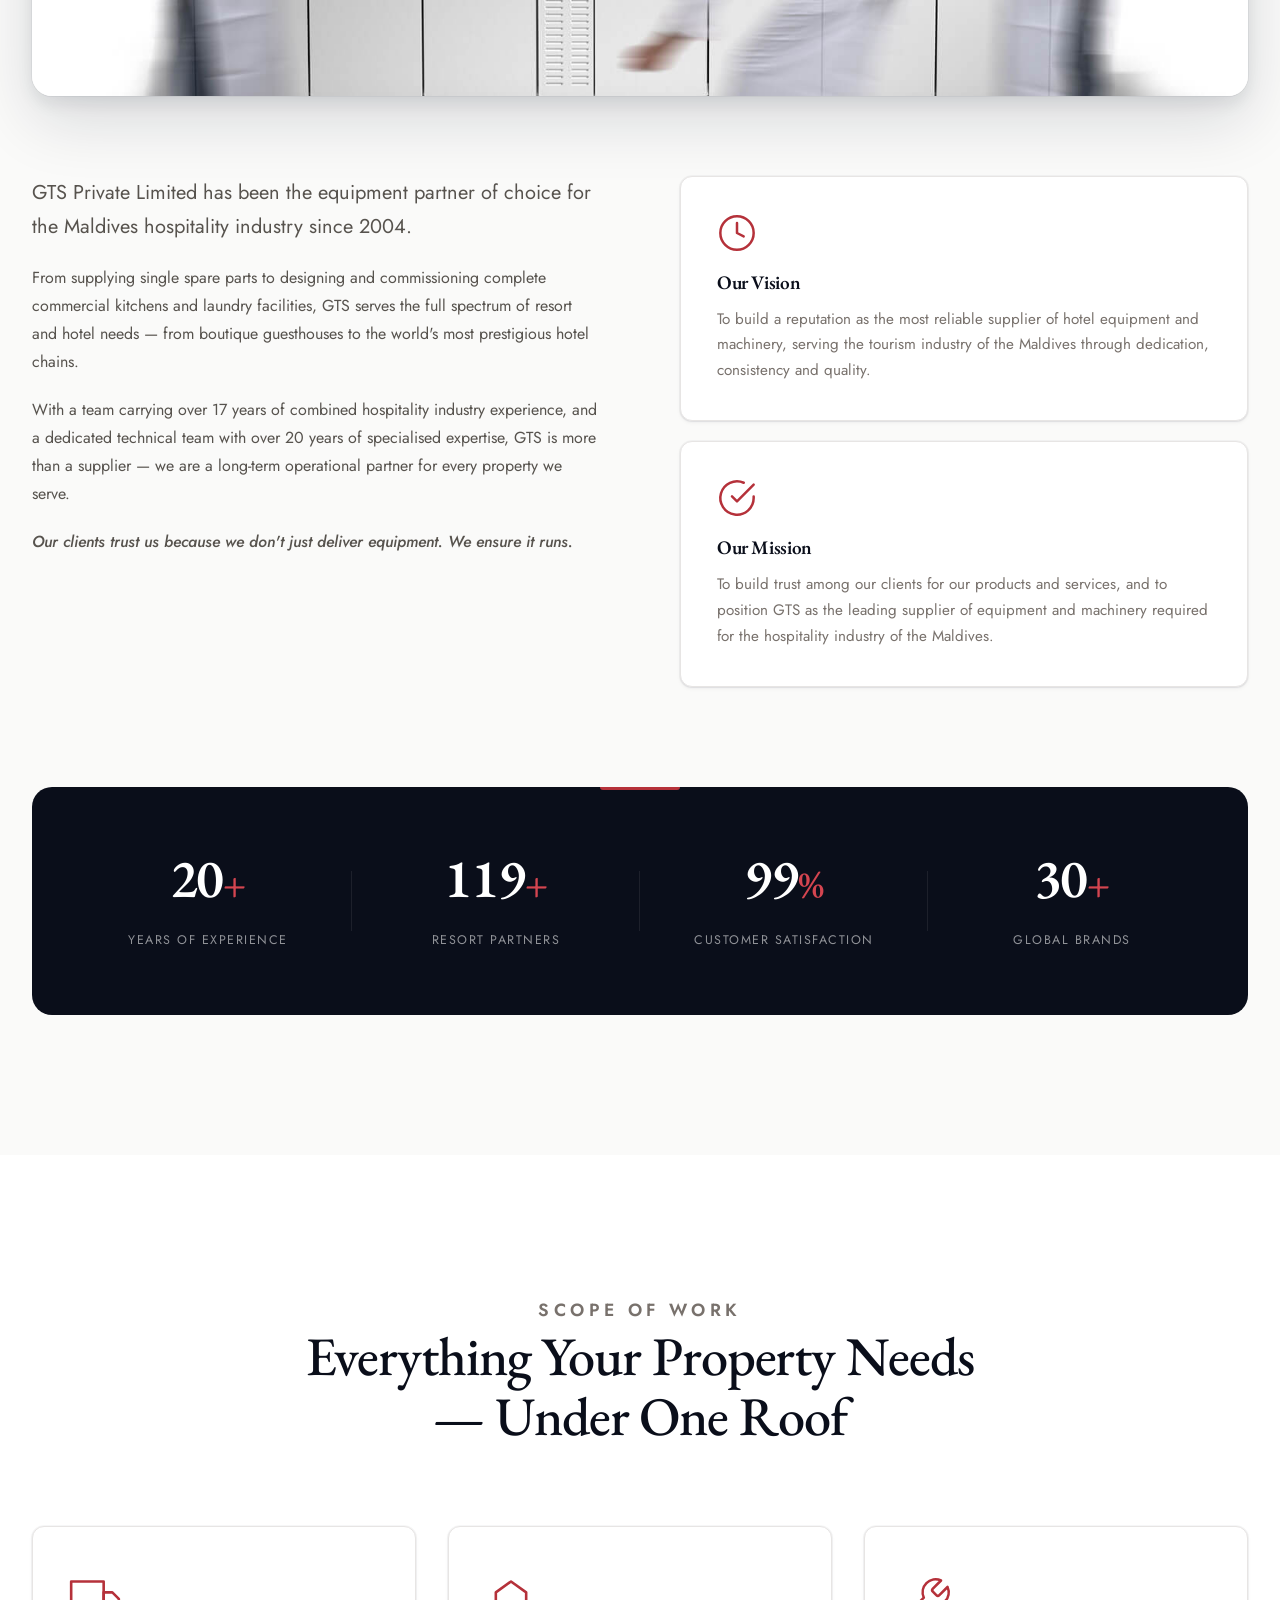
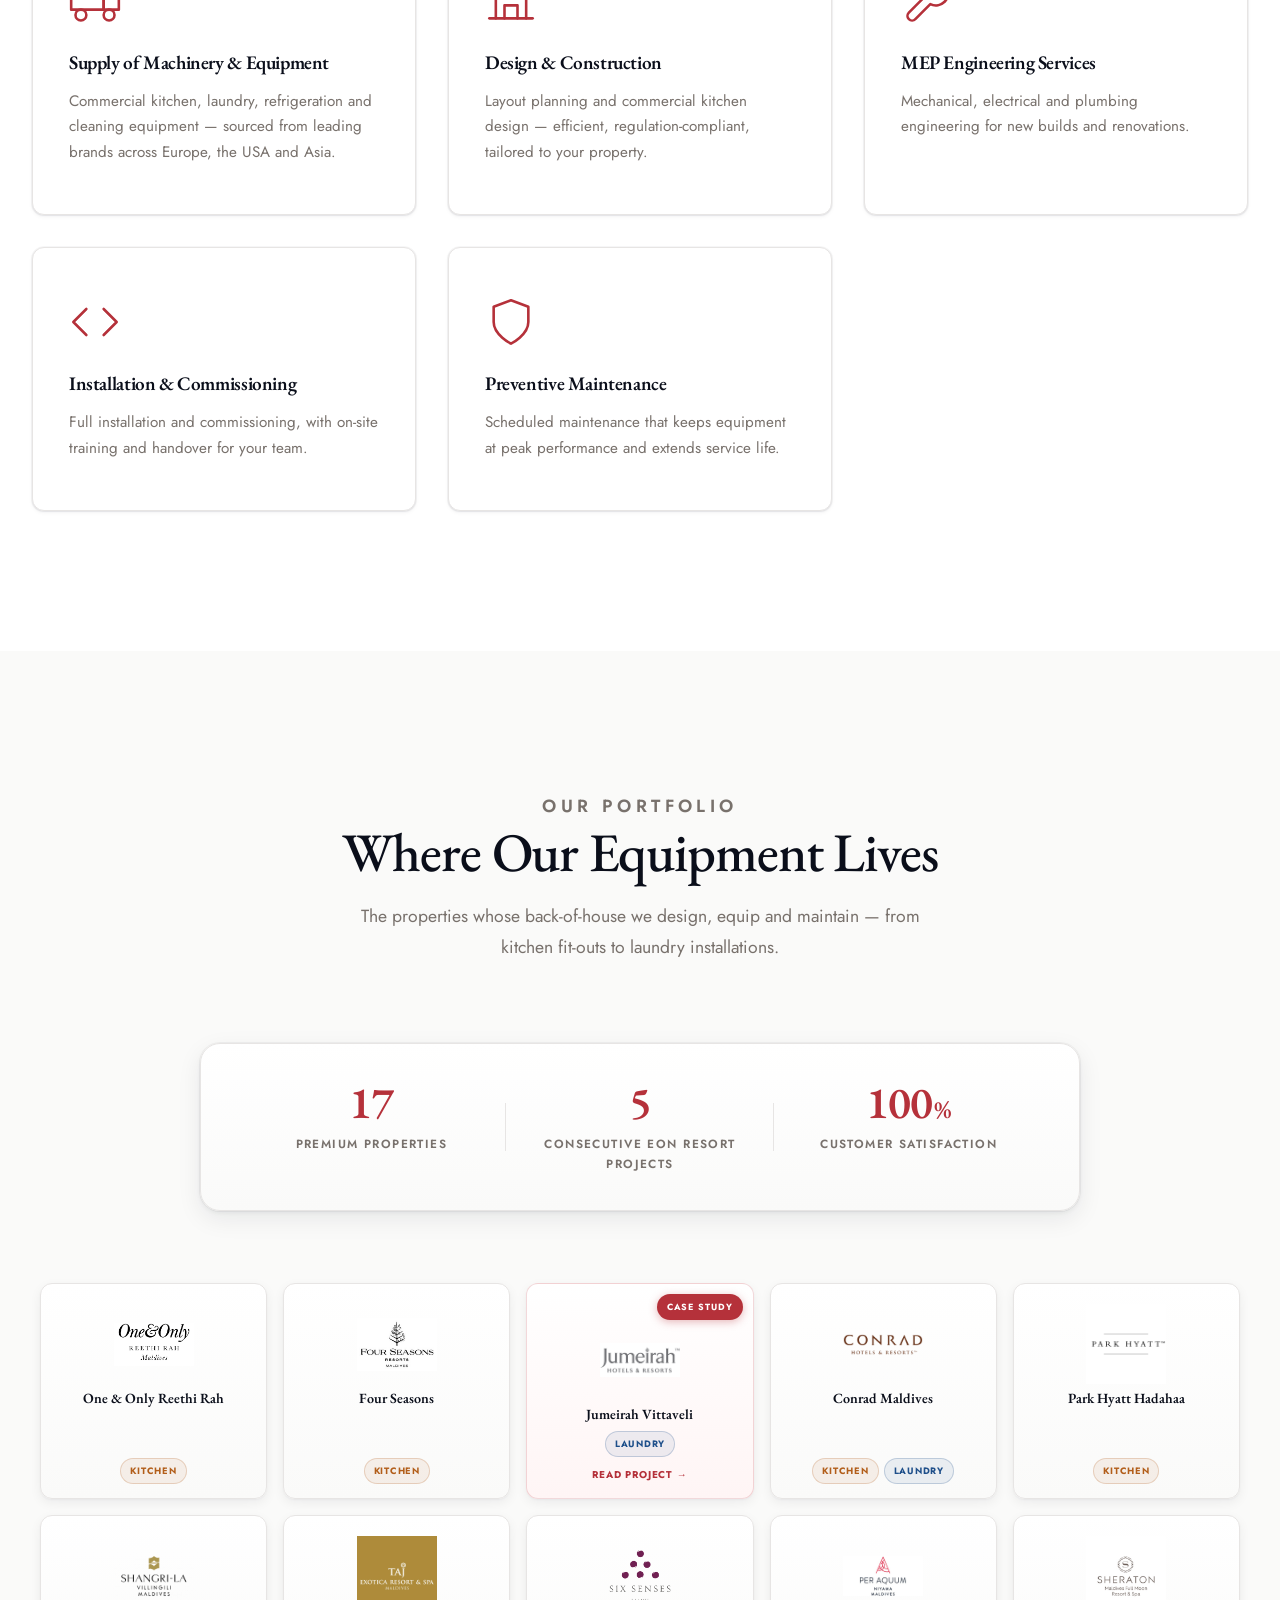
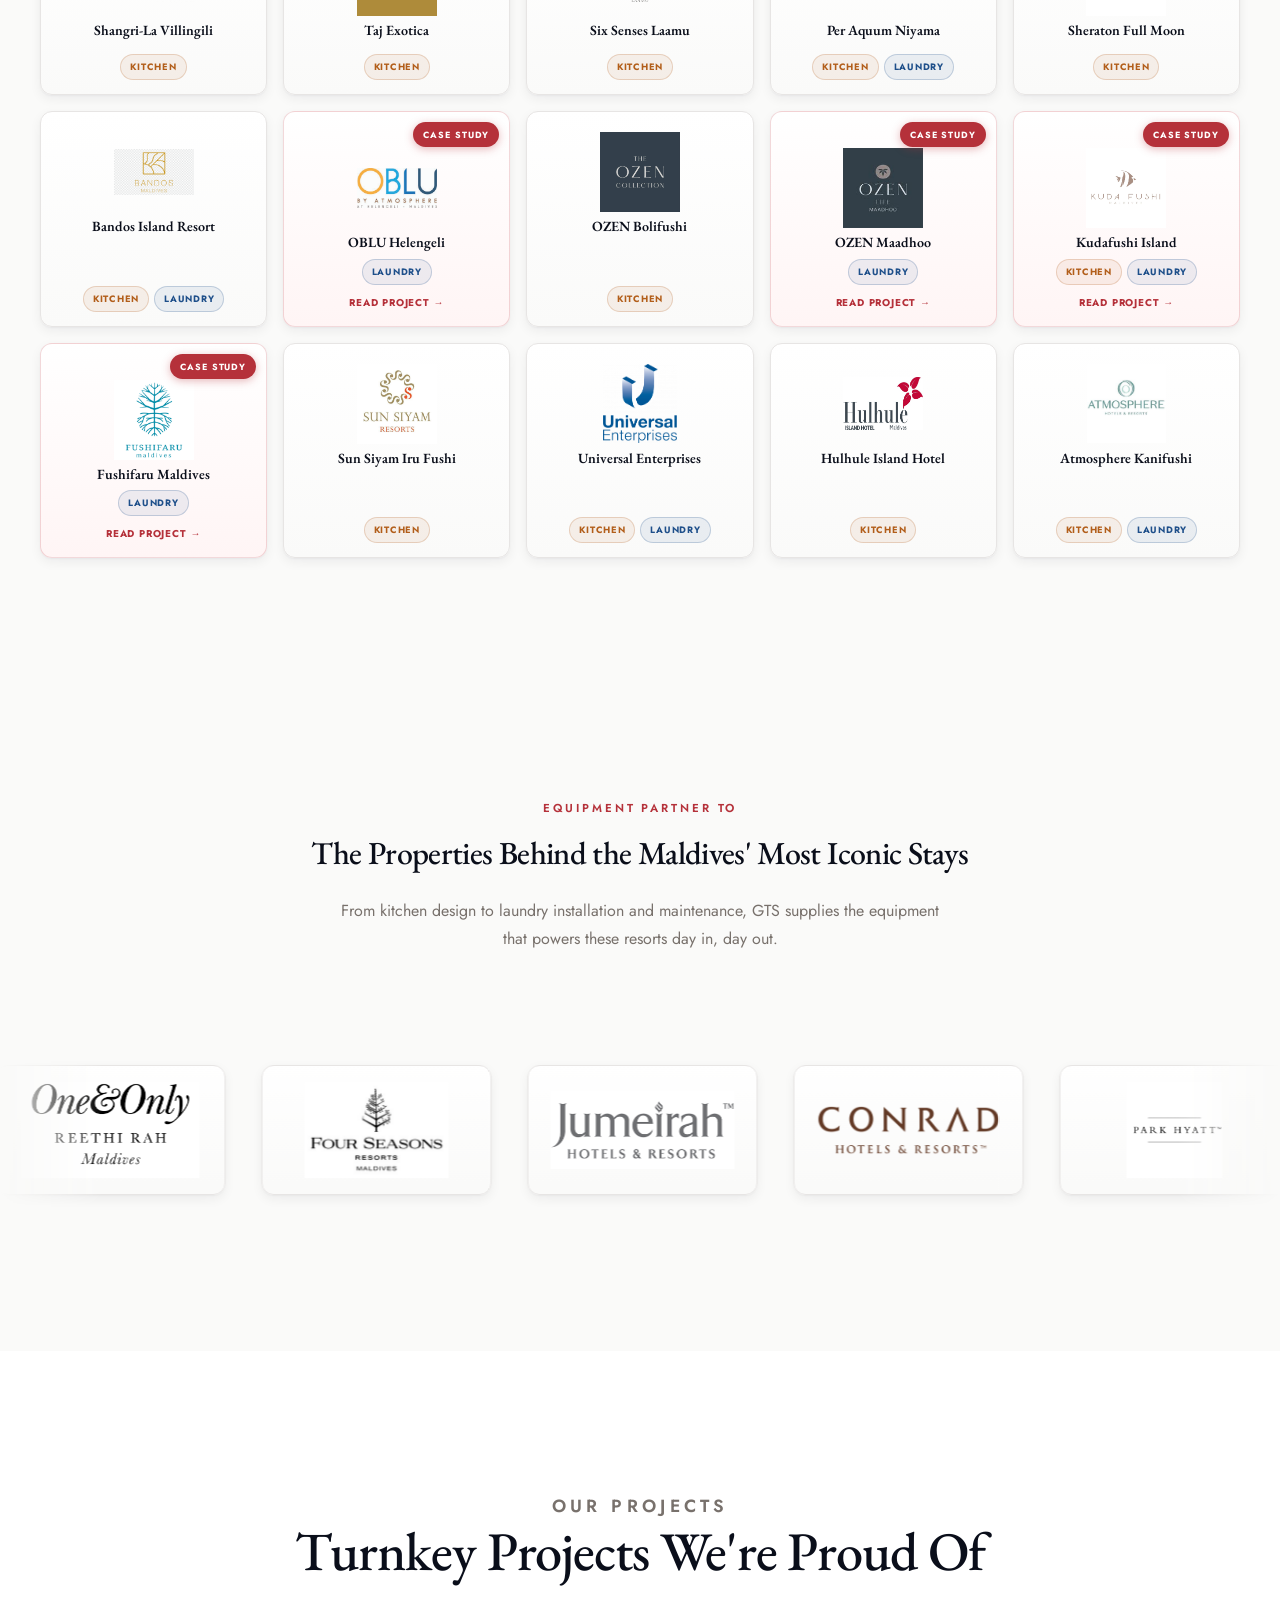
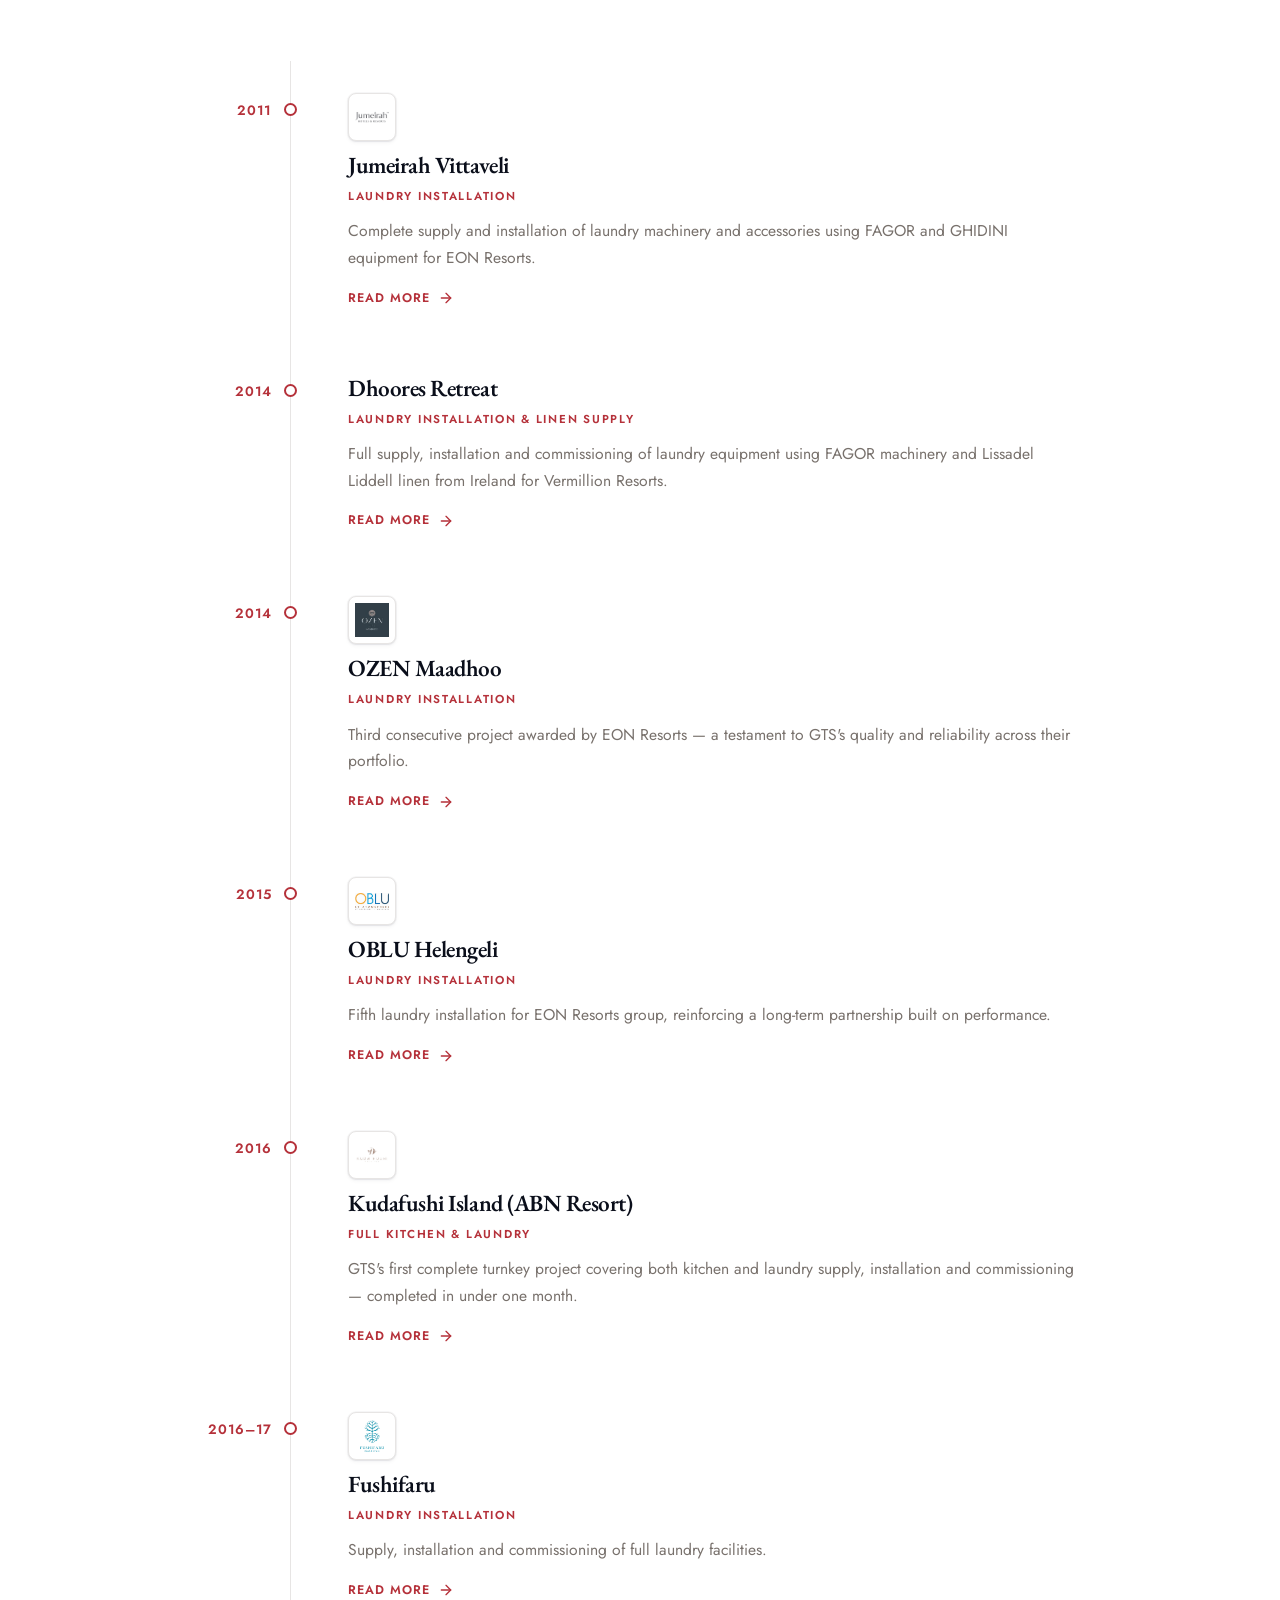
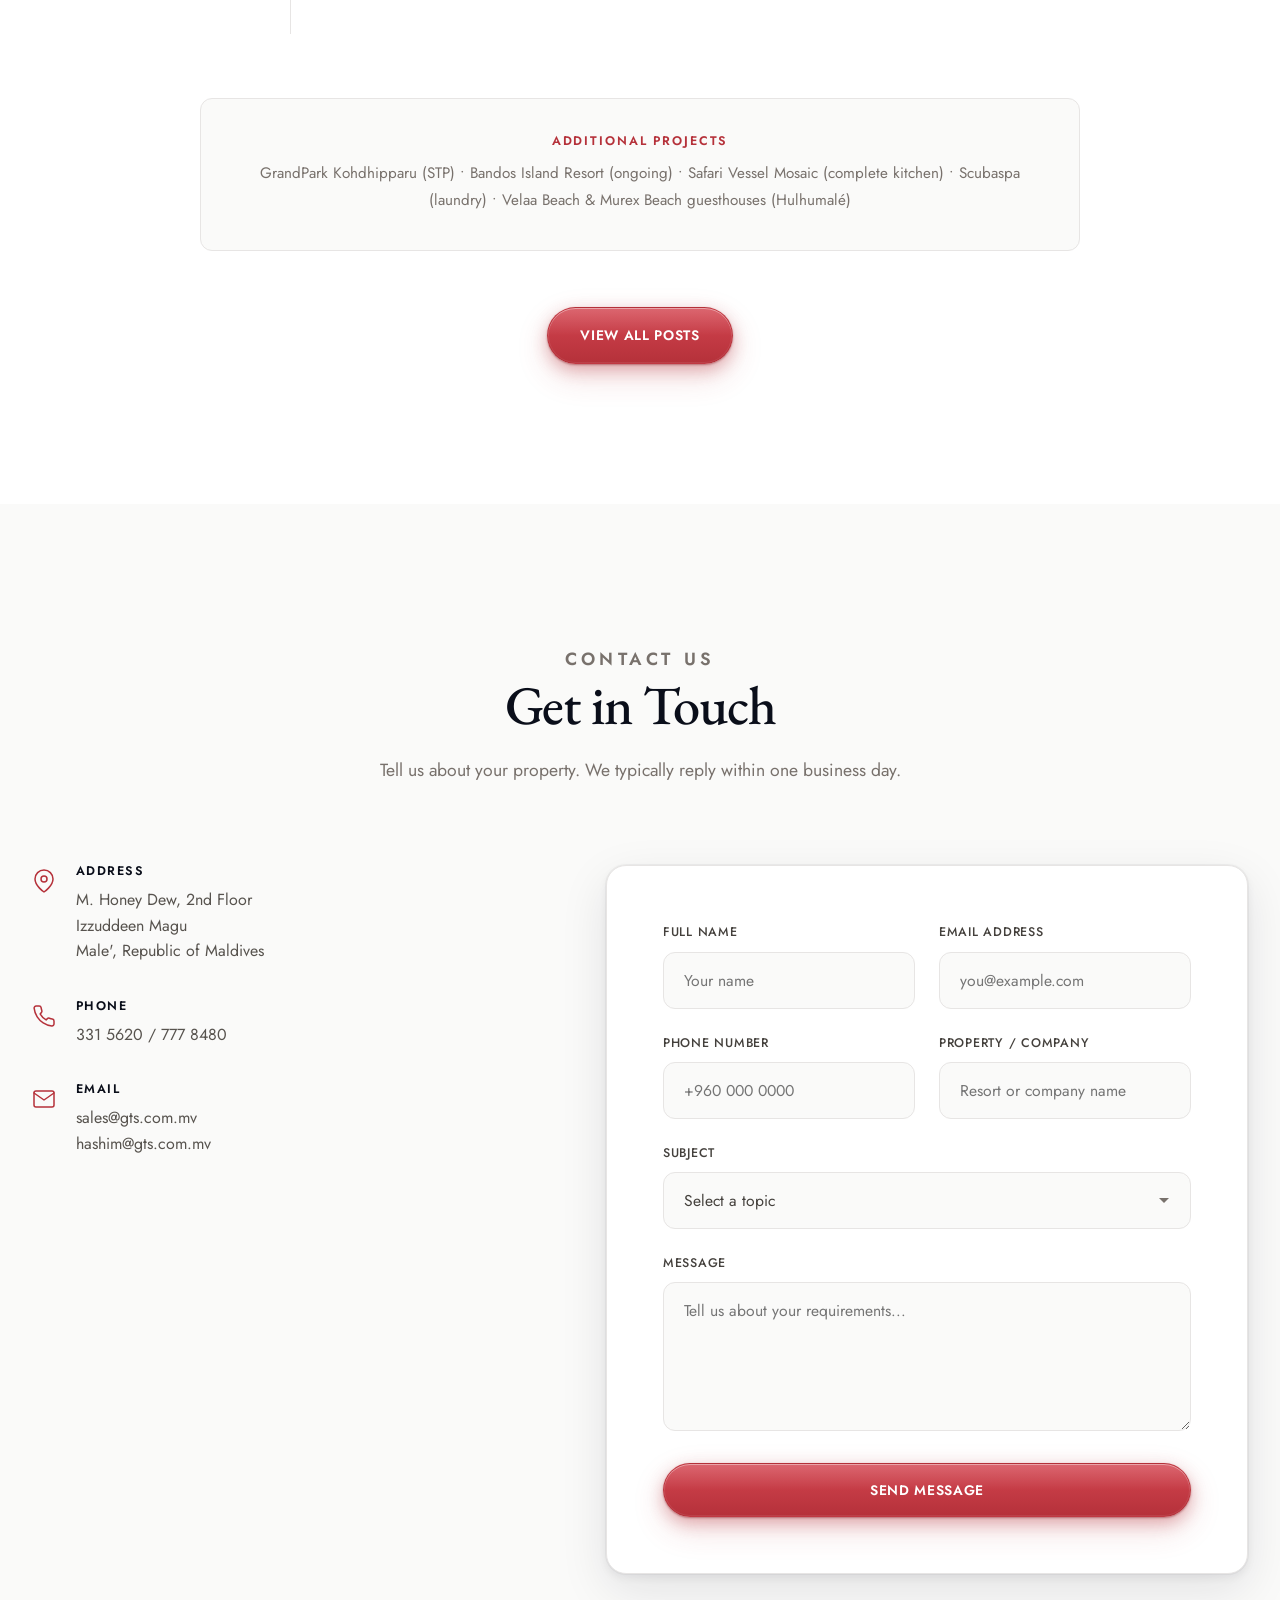
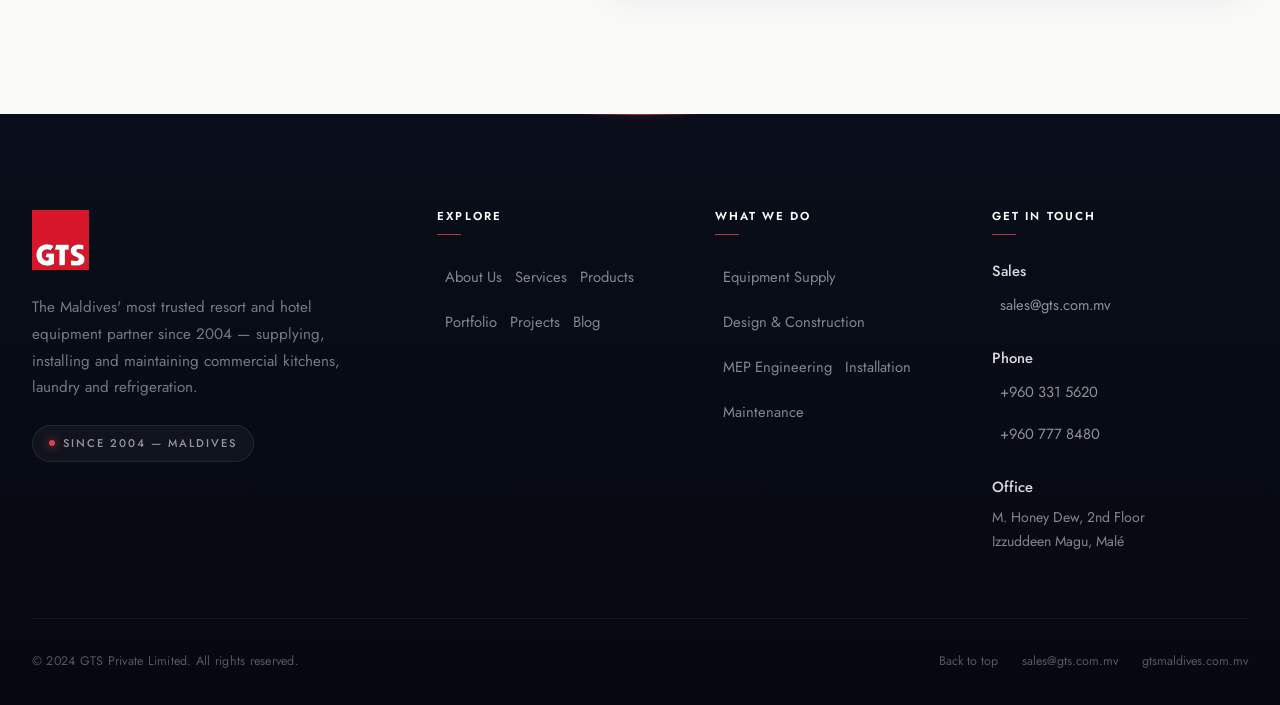
==== commit 02454ec2: "Disable mobile double-tap-to-zoom via touch-action: manipulation touch-action: manipulation on body " ====
--- a/index.html
+++ b/index.html
@@ -37,7 +37,7 @@
         "knowsAbout": ["Commercial Kitchen Equipment", "Industrial Laundry Equipment", "Refrigeration Systems", "Hotel Equipment"]
     }
     </script>
-    <link rel="stylesheet" href="style.css?v=11">
+    <link rel="stylesheet" href="style.css?v=12">
     <link rel="preconnect" href="https://fonts.googleapis.com">
     <link rel="preconnect" href="https://fonts.gstatic.com" crossorigin>
     <link href="https://fonts.googleapis.com/css2?family=EB+Garamond:wght@400;500;600;700&family=Jost:wght@300;400;500;600;700&display=swap" rel="stylesheet">
--- a/style.css
+++ b/style.css
@@ -90,6 +90,7 @@
     overflow-x: clip;
     max-width: 100%;
     width: 100%;
+    touch-action: manipulation;
 }
 
 img {
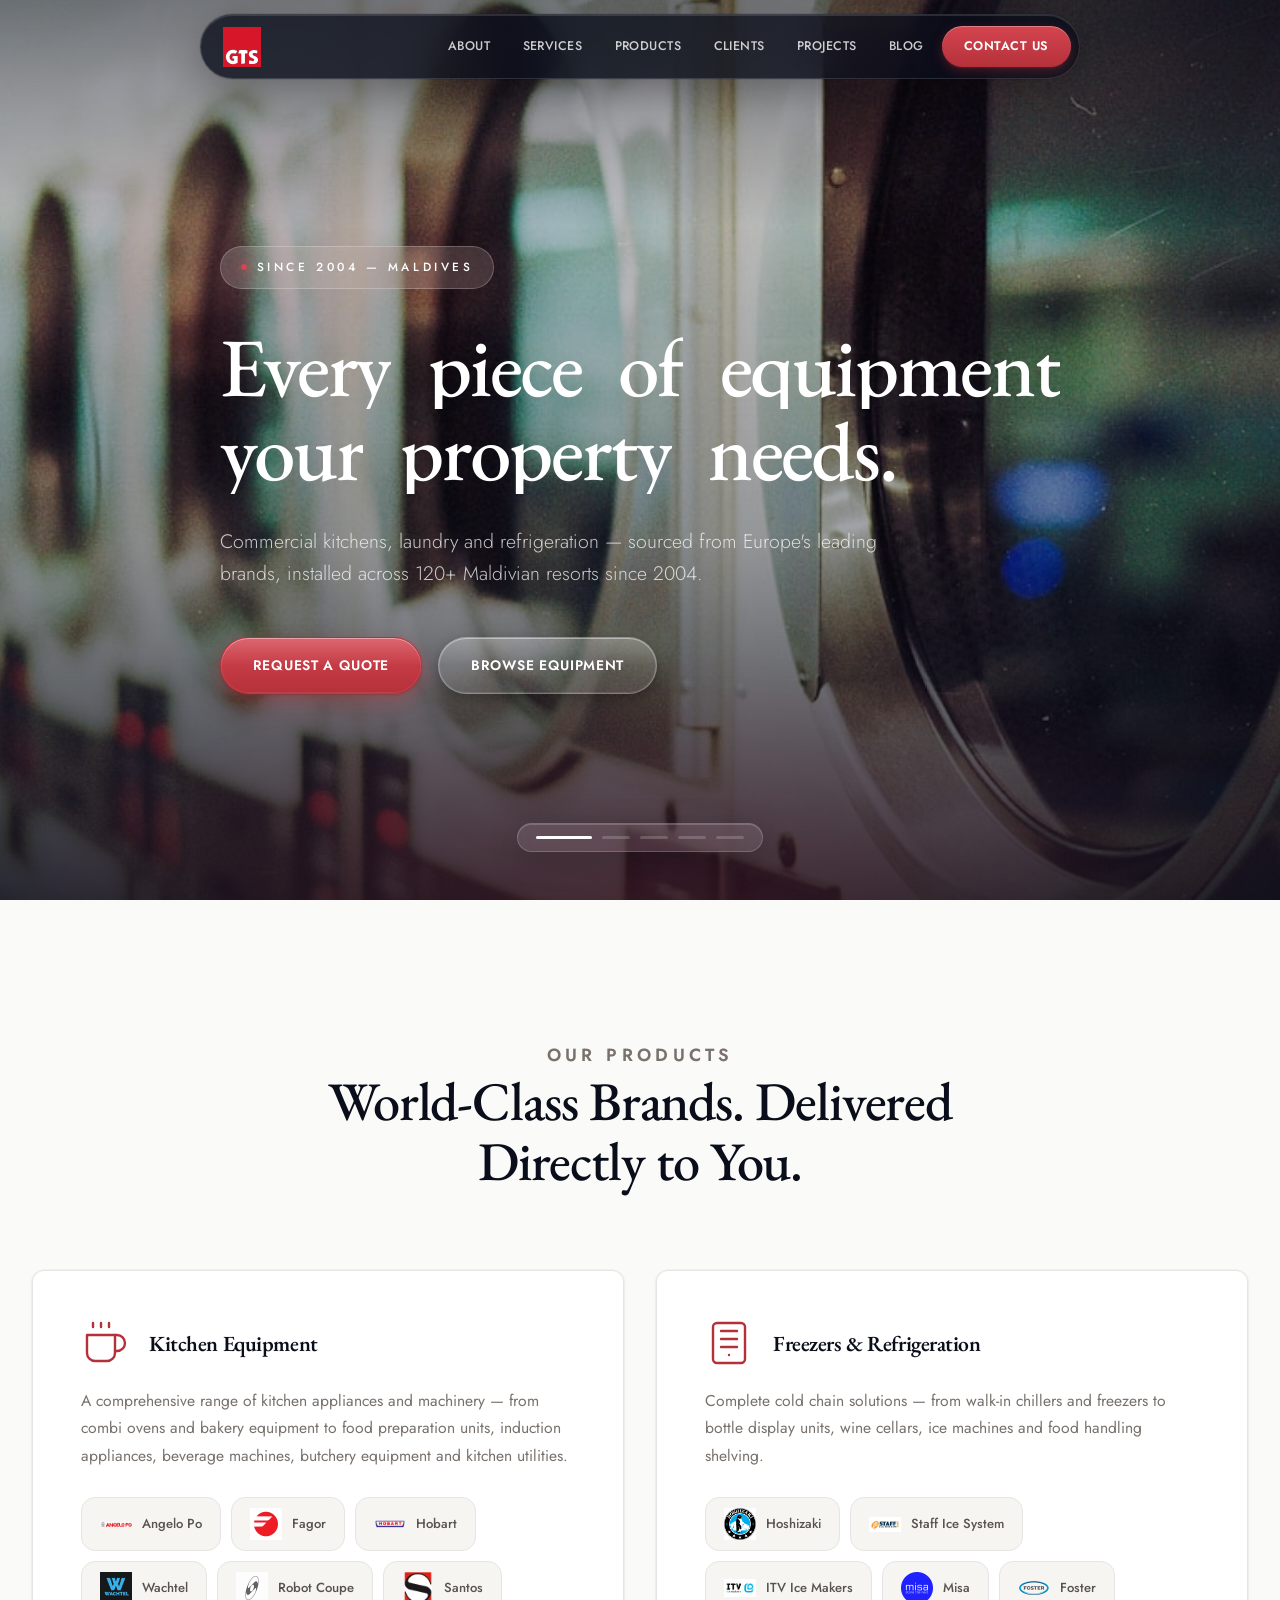
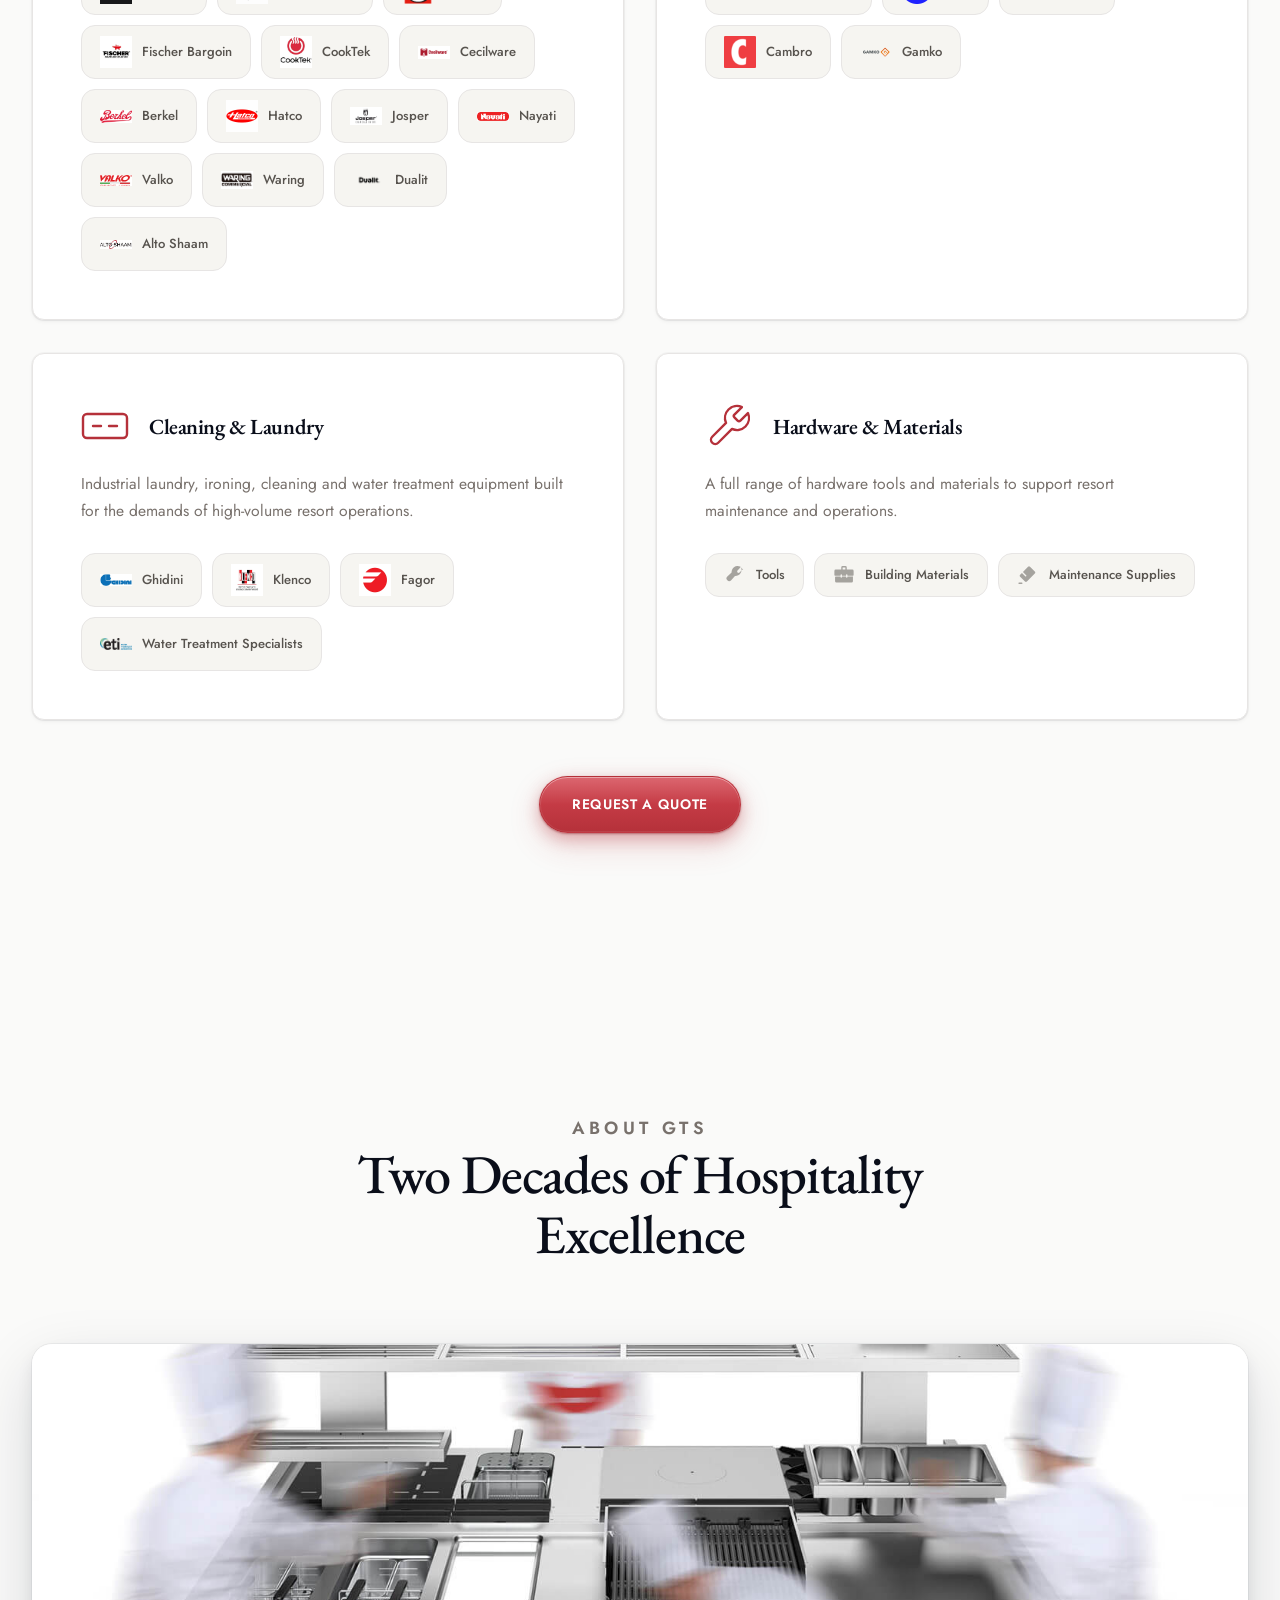
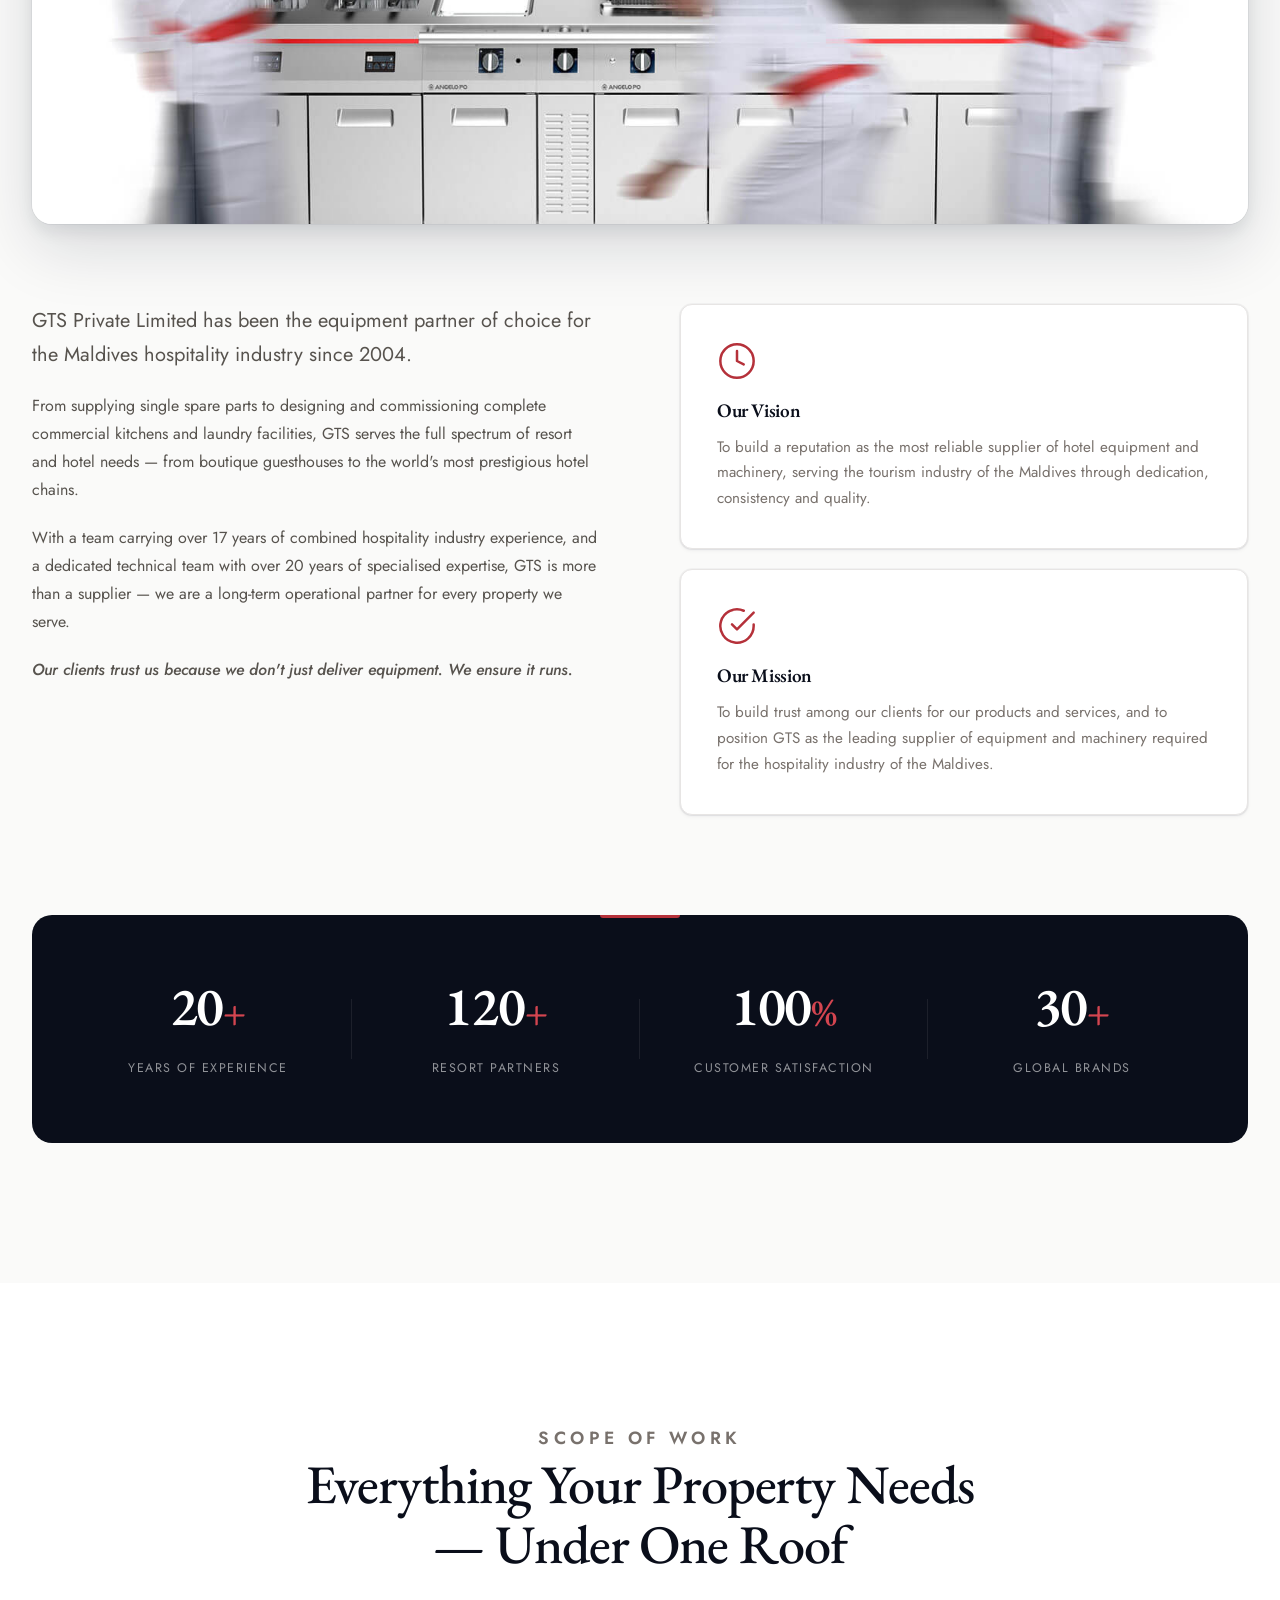
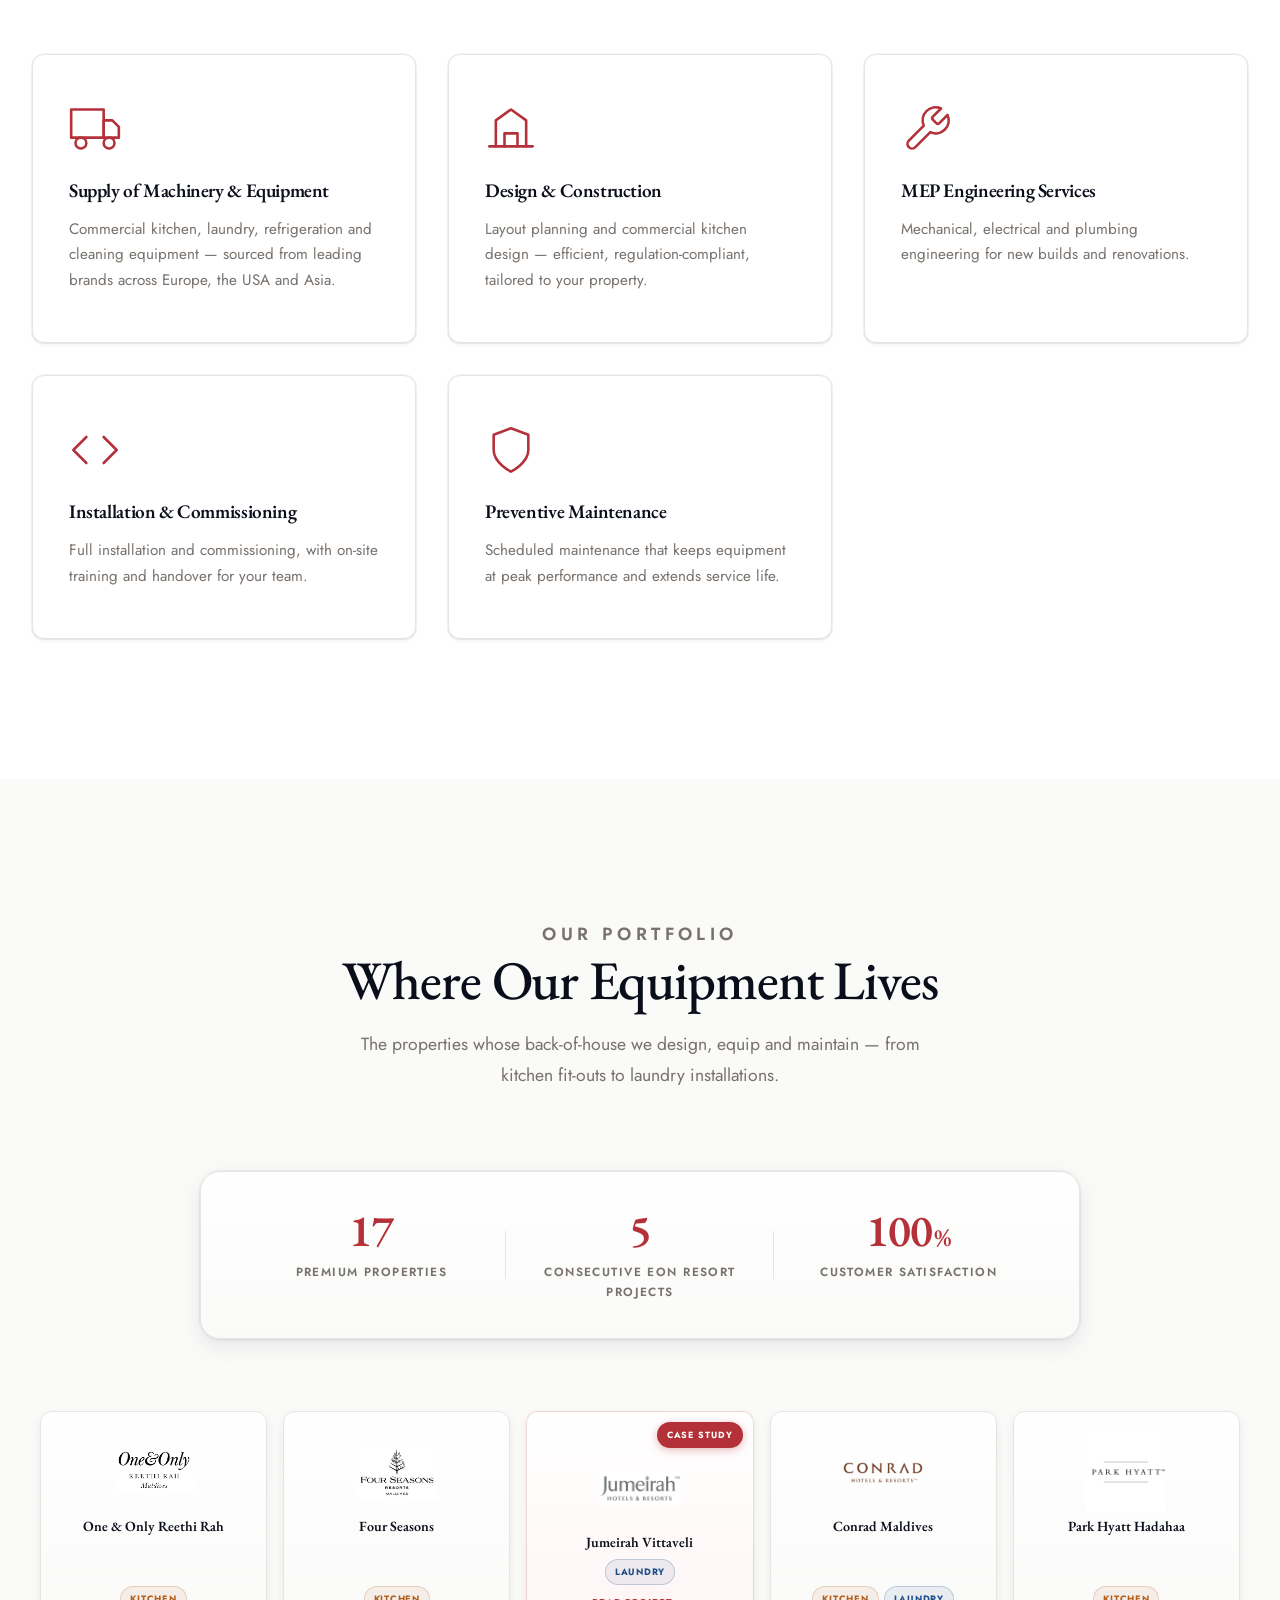
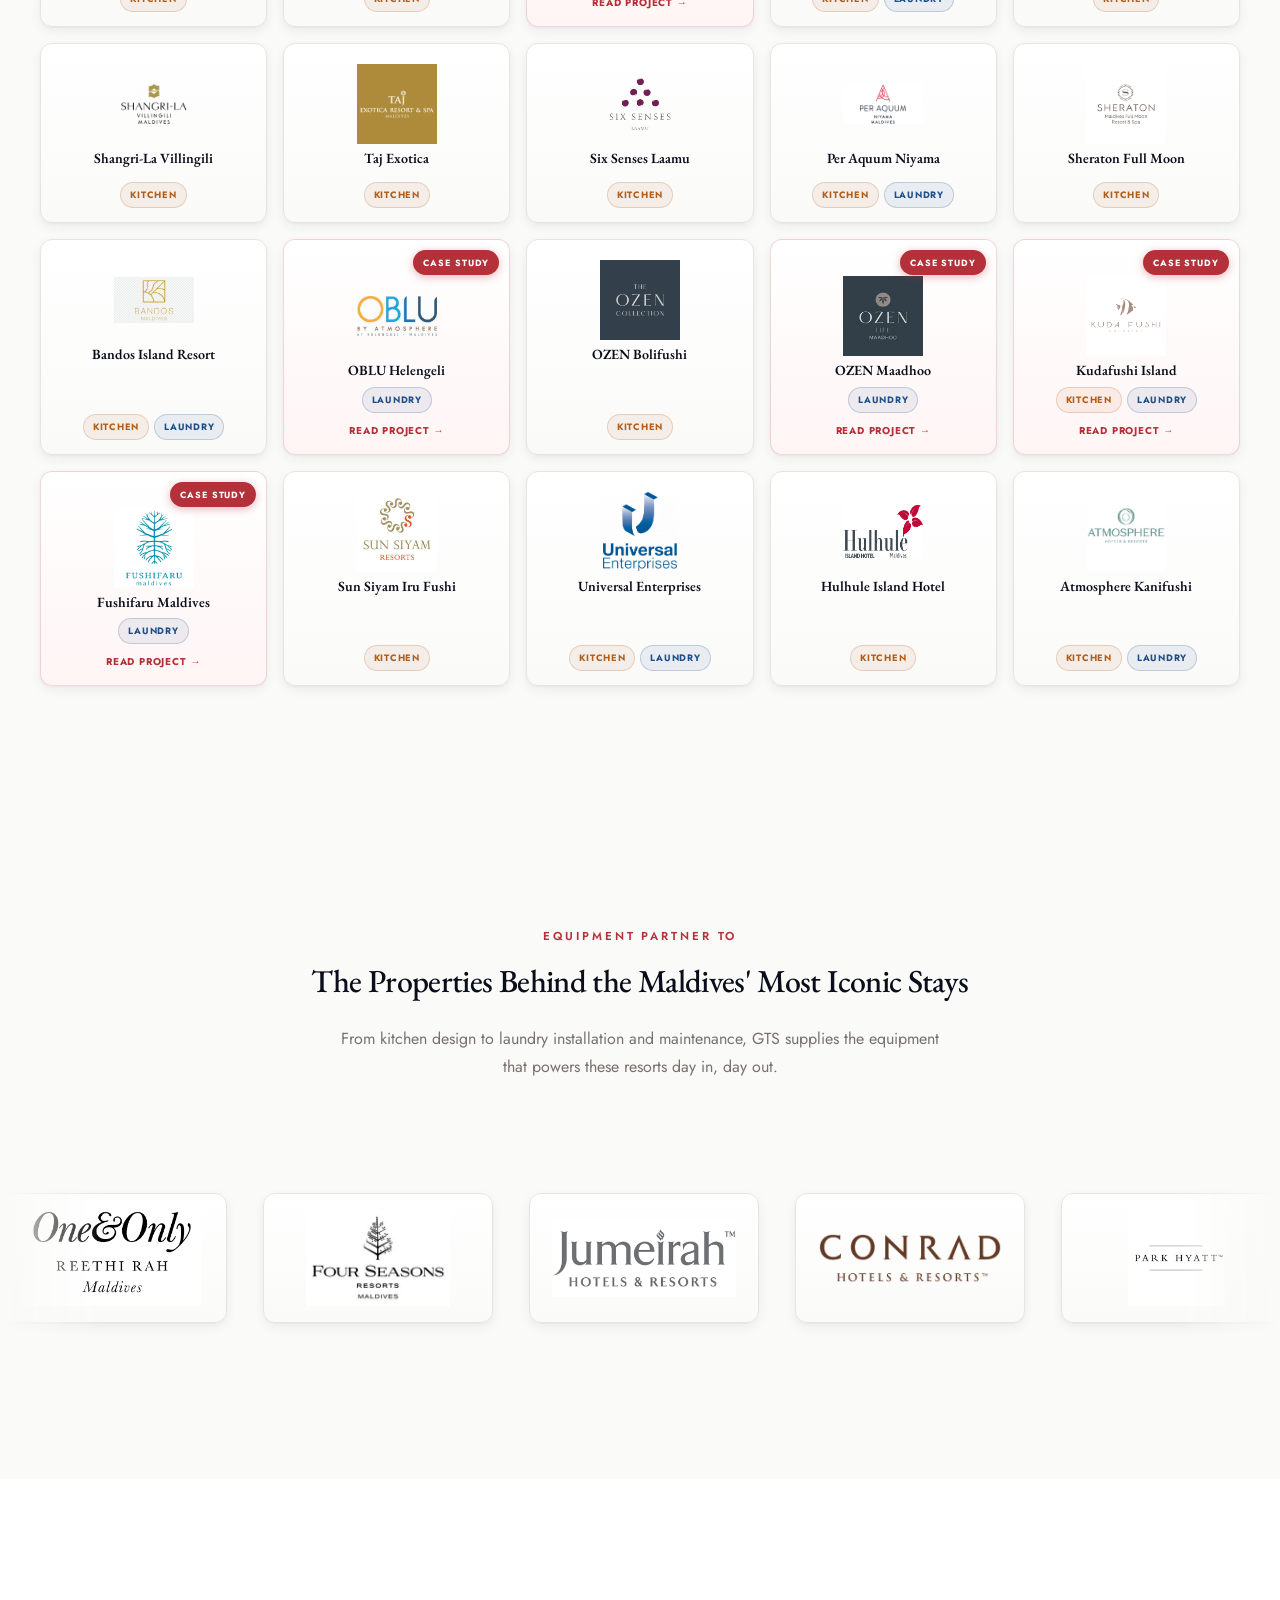
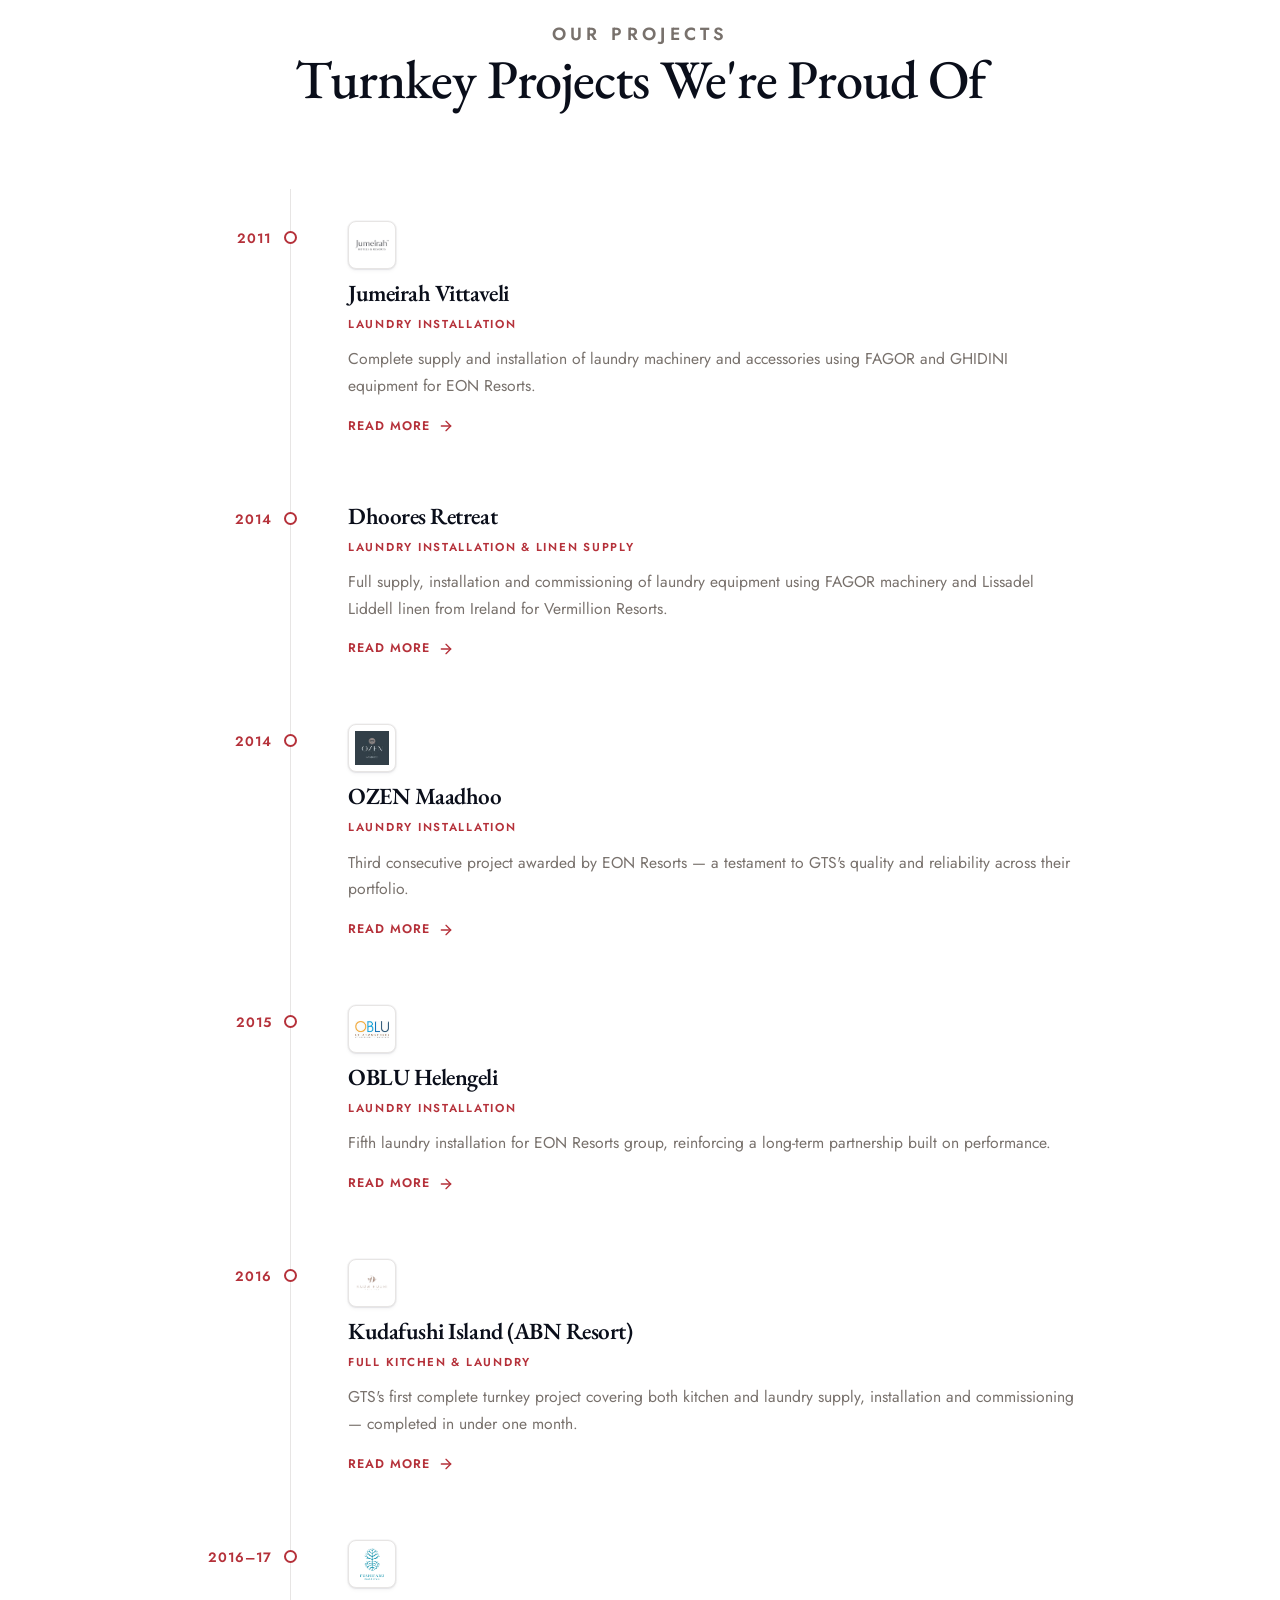
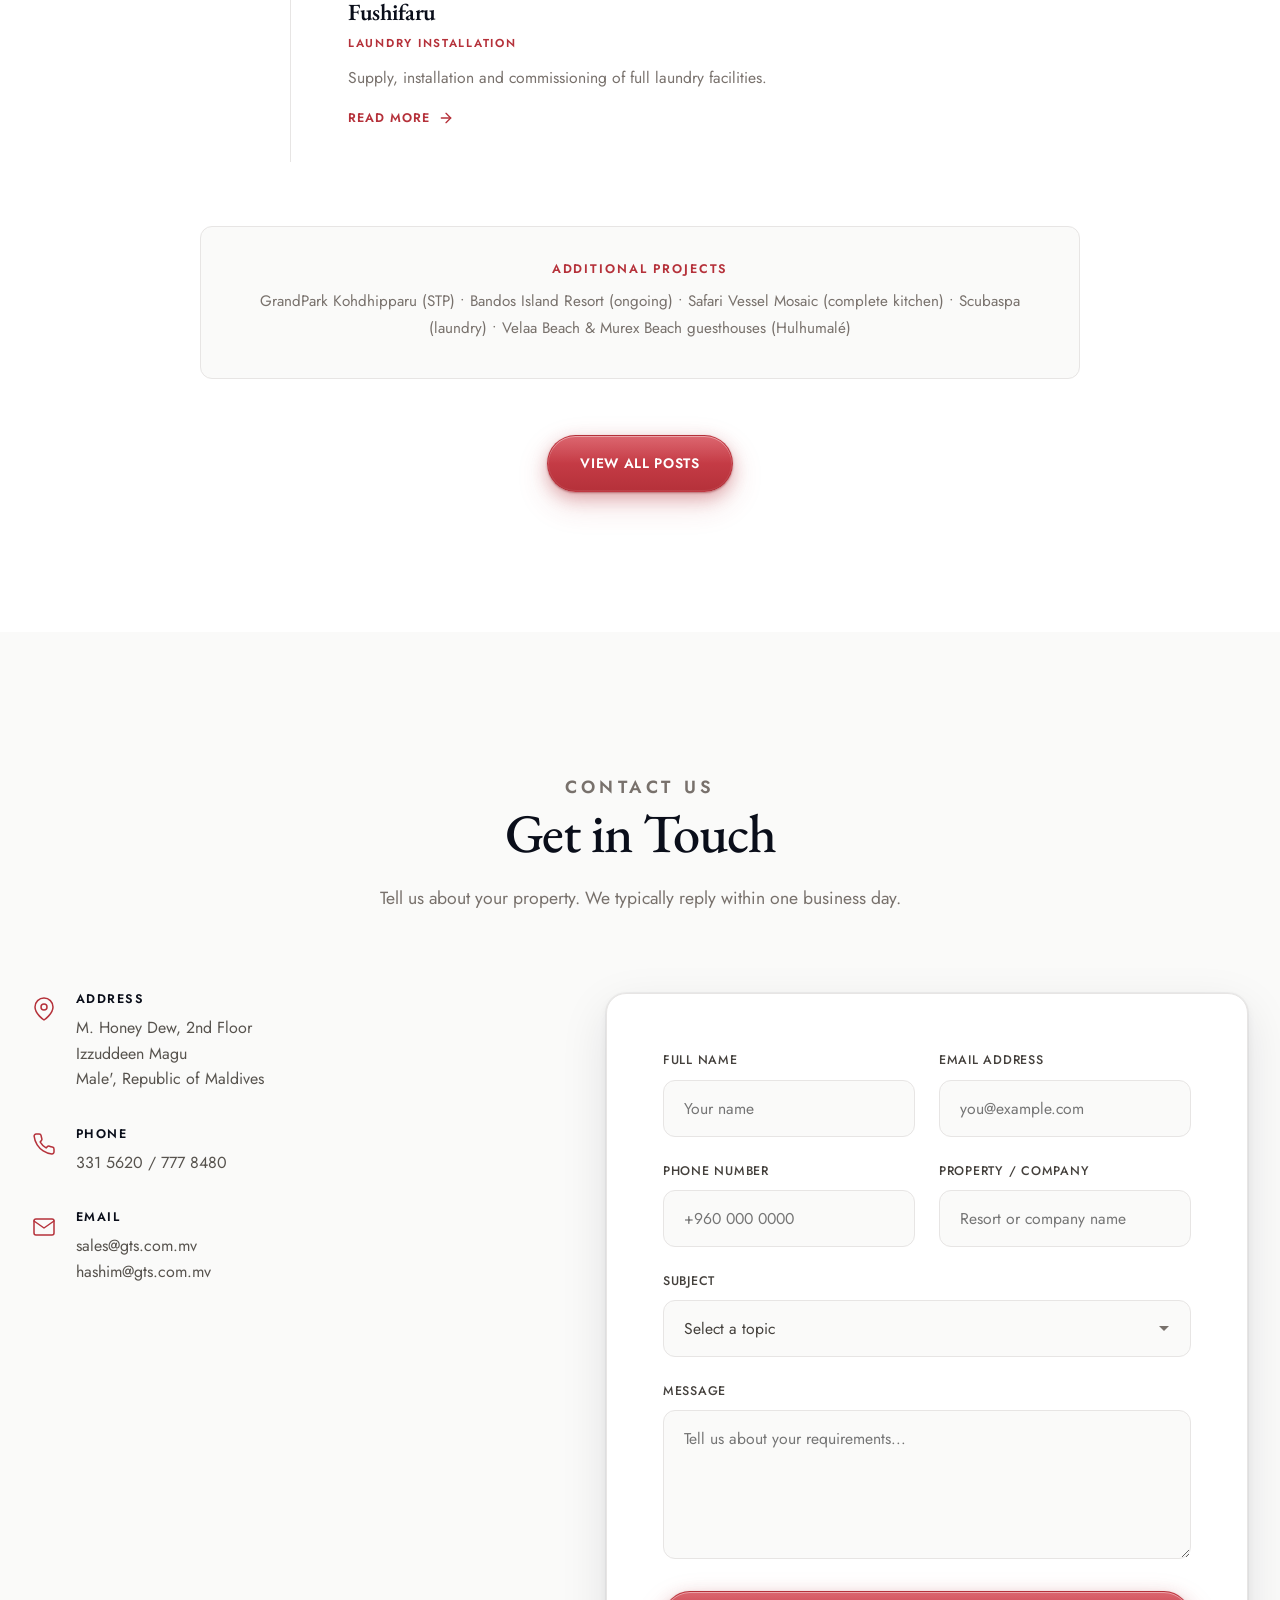
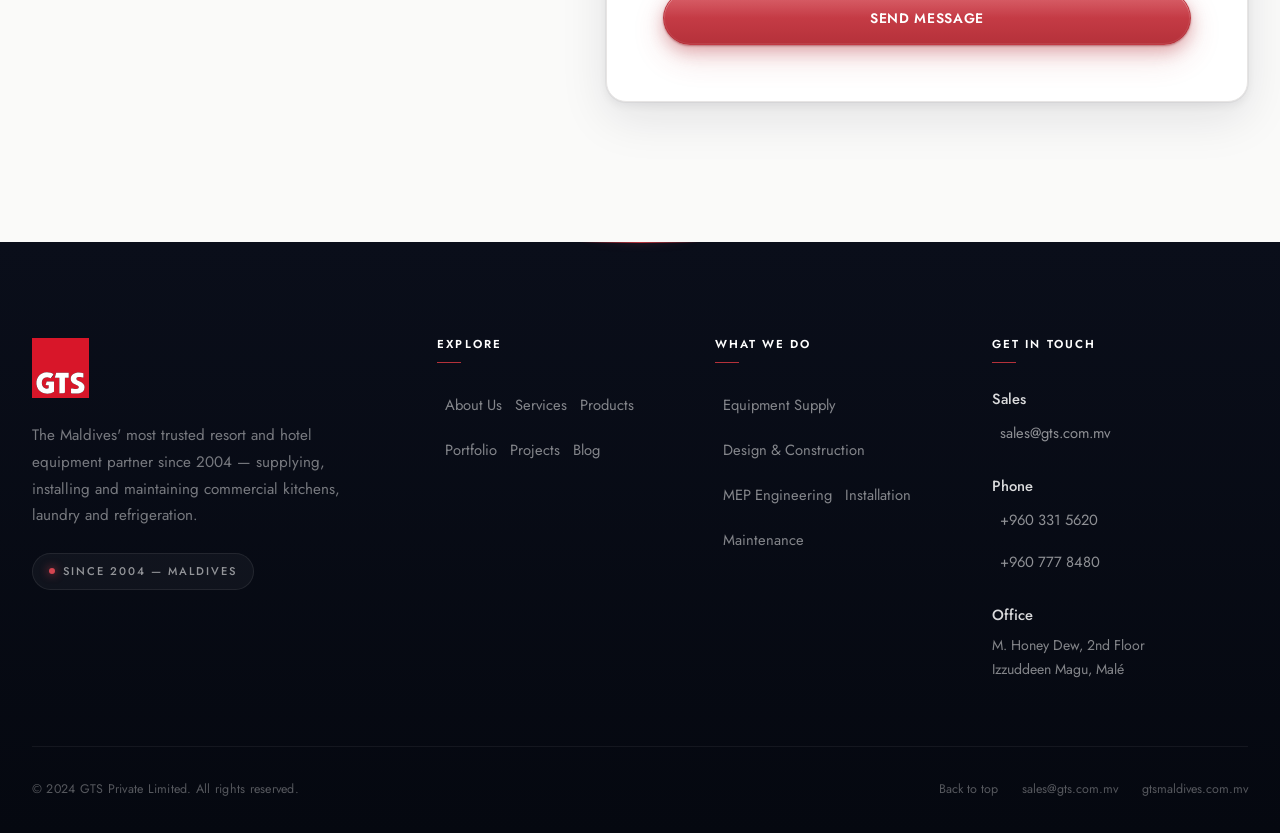
==== commit 49659153: "Add Hoshizaki, Josper, Nayati, Valko, Waring, Dualit, Alto Shaam; refresh Ghidini logo Co-Authored-B" ====
--- a/index.html
+++ b/index.html
@@ -122,7 +122,7 @@
                     </div>
                     <p>A comprehensive range of kitchen appliances and machinery — from combi ovens and bakery equipment to food preparation units, induction appliances, beverage machines, butchery equipment and kitchen utilities.</p>
                     <div class="product-brands">
-                        <span><img src="images/brands/angelopo.png" alt="">Angelo Po</span><span><img src="images/brands/fagor.png" alt="">Fagor</span><span><img src="images/brands/hobart.png" alt="">Hobart</span><span><img src="images/brands/wachtel.png" alt="">Wachtel</span><span><img src="images/brands/robotcoupe.png" alt="">Robot Coupe</span><span><img src="images/brands/santos.png" alt="">Santos</span><span><img src="images/brands/fisher-bargoin.jpg" alt="">Fischer Bargoin</span><span><img src="images/brands/cooktek.jpeg" alt="">CookTek</span><span><img src="images/brands/cecilware.png" alt="">Cecilware</span><span><img src="images/brands/berkel.webp" alt="">Berkel</span><span><img src="images/brands/hatco.png" alt="">Hatco</span>
+                        <span><img src="images/brands/angelopo.png" alt="">Angelo Po</span><span><img src="images/brands/fagor.png" alt="">Fagor</span><span><img src="images/brands/hobart.png" alt="">Hobart</span><span><img src="images/brands/wachtel.png" alt="">Wachtel</span><span><img src="images/brands/robotcoupe.png" alt="">Robot Coupe</span><span><img src="images/brands/santos.png" alt="">Santos</span><span><img src="images/brands/fisher-bargoin.jpg" alt="">Fischer Bargoin</span><span><img src="images/brands/cooktek.jpeg" alt="">CookTek</span><span><img src="images/brands/cecilware.png" alt="">Cecilware</span><span><img src="images/brands/berkel.webp" alt="">Berkel</span><span><img src="images/brands/hatco.png" alt="">Hatco</span><span><img src="images/brands/josper.png" alt="">Josper</span><span><img src="images/brands/nayati.png" alt="">Nayati</span><span><img src="images/brands/valko.png" alt="">Valko</span><span><img src="images/brands/waring.png" alt="">Waring</span><span><img src="images/brands/dualit.png" alt="">Dualit</span><span><img src="images/brands/alto-shaam.png" alt="">Alto Shaam</span>
                     </div>
                 </div>
                 <div class="product-card" data-animate>
@@ -134,7 +134,7 @@
                     </div>
                     <p>Complete cold chain solutions — from walk-in chillers and freezers to bottle display units, wine cellars, ice machines and food handling shelving.</p>
                     <div class="product-brands">
-                        <span><img src="images/brands/staff-ice-system.avif" alt="">Staff Ice System</span><span><img src="images/brands/itv-ice-makers.png" alt="">ITV Ice Makers</span><span><img src="images/brands/misa.png" alt="">Misa</span><span><img src="images/brands/foster.png" alt="">Foster</span><span><img src="images/brands/cambro.png" alt="">Cambro</span><span><img src="images/brands/gamko.png" alt="">Gamko</span>
+                        <span><img src="images/brands/hoshizaki.png" alt="">Hoshizaki</span><span><img src="images/brands/staff-ice-system.avif" alt="">Staff Ice System</span><span><img src="images/brands/itv-ice-makers.png" alt="">ITV Ice Makers</span><span><img src="images/brands/misa.png" alt="">Misa</span><span><img src="images/brands/foster.png" alt="">Foster</span><span><img src="images/brands/cambro.png" alt="">Cambro</span><span><img src="images/brands/gamko.png" alt="">Gamko</span>
                     </div>
                 </div>
                 <div class="product-card" data-animate>
@@ -146,7 +146,7 @@
                     </div>
                     <p>Industrial laundry, ironing, cleaning and water treatment equipment built for the demands of high-volume resort operations.</p>
                     <div class="product-brands">
-                        <span><img src="images/brands/ghidini.webp" alt="">Ghidini</span><span><img src="images/brands/klenco.jpg" alt="">Klenco</span><span><img src="images/brands/fagor.png" alt="">Fagor</span><span><img src="images/brands/water-treatment-specialists.webp" alt="">Water Treatment Specialists</span>
+                        <span><img src="images/brands/ghidini.jpeg" alt="">Ghidini</span><span><img src="images/brands/klenco.jpg" alt="">Klenco</span><span><img src="images/brands/fagor.png" alt="">Fagor</span><span><img src="images/brands/water-treatment-specialists.webp" alt="">Water Treatment Specialists</span>
                     </div>
                 </div>
                 <div class="product-card" data-animate>
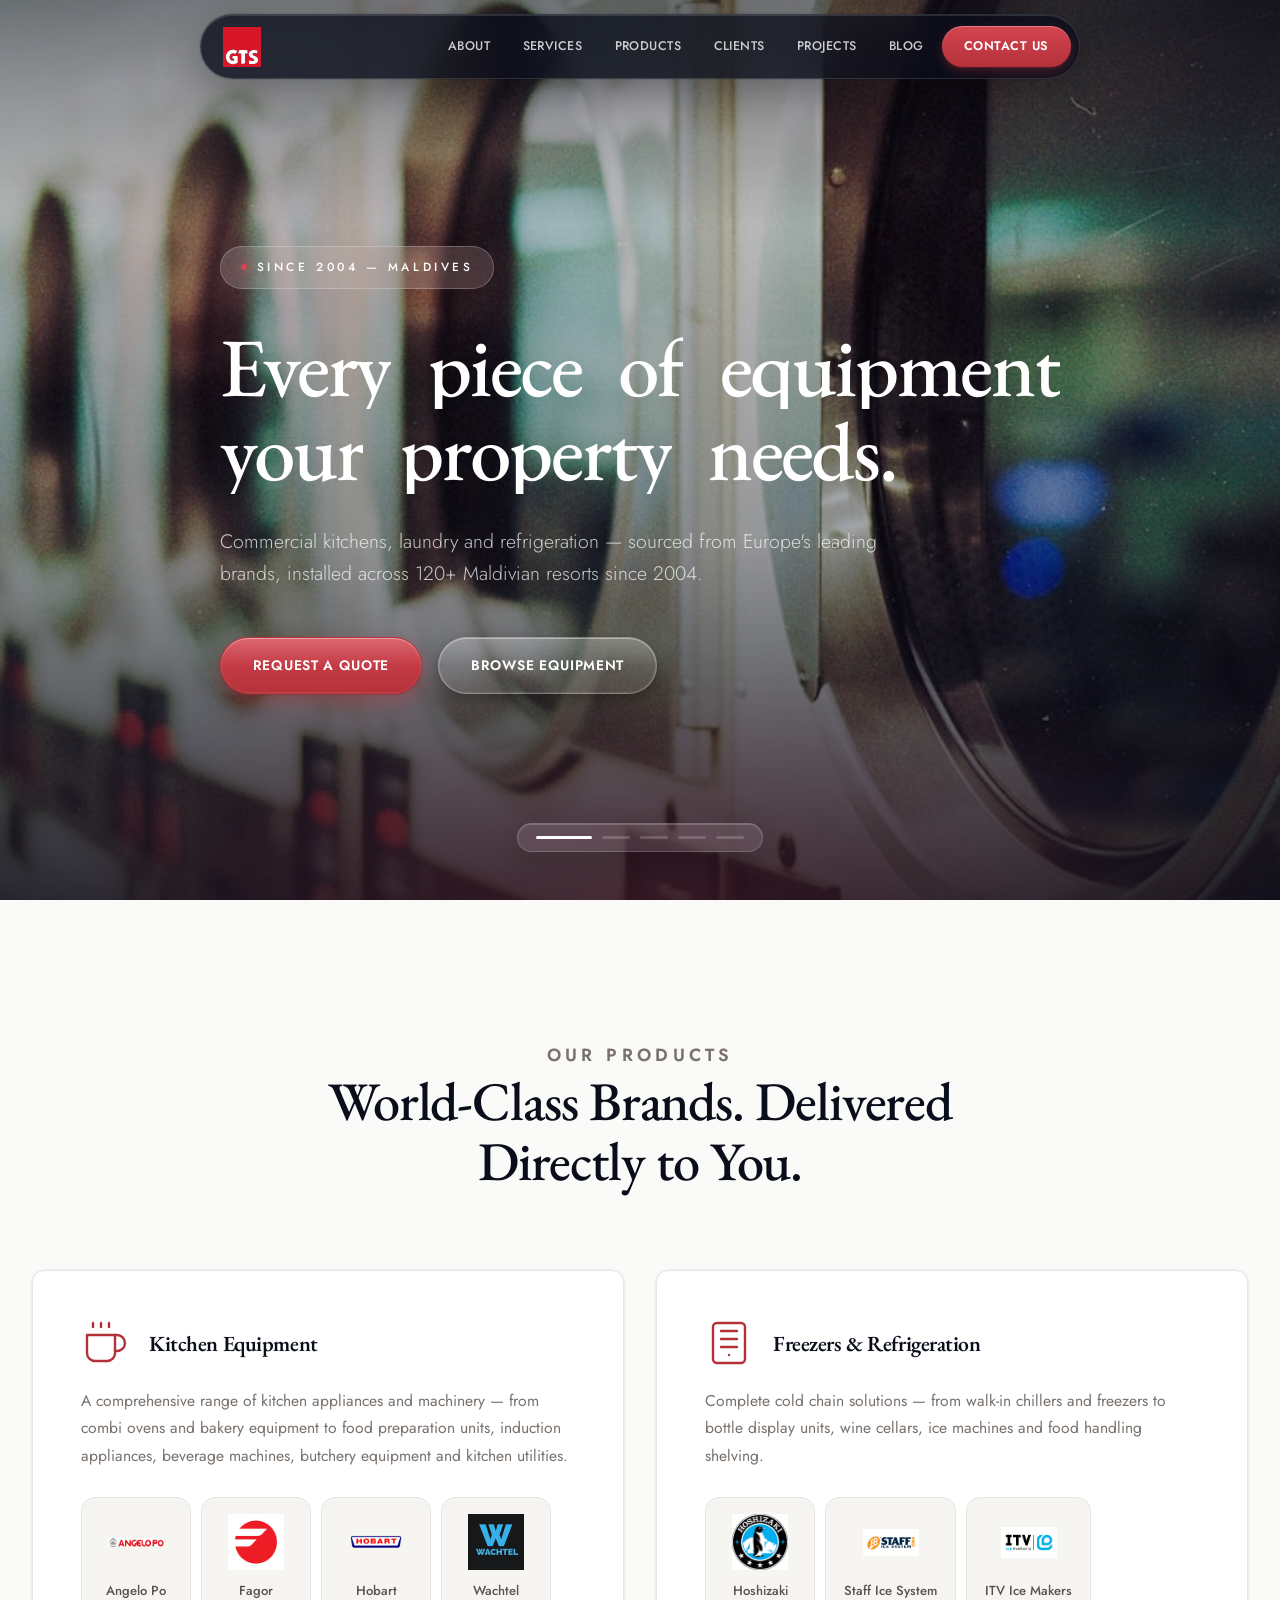
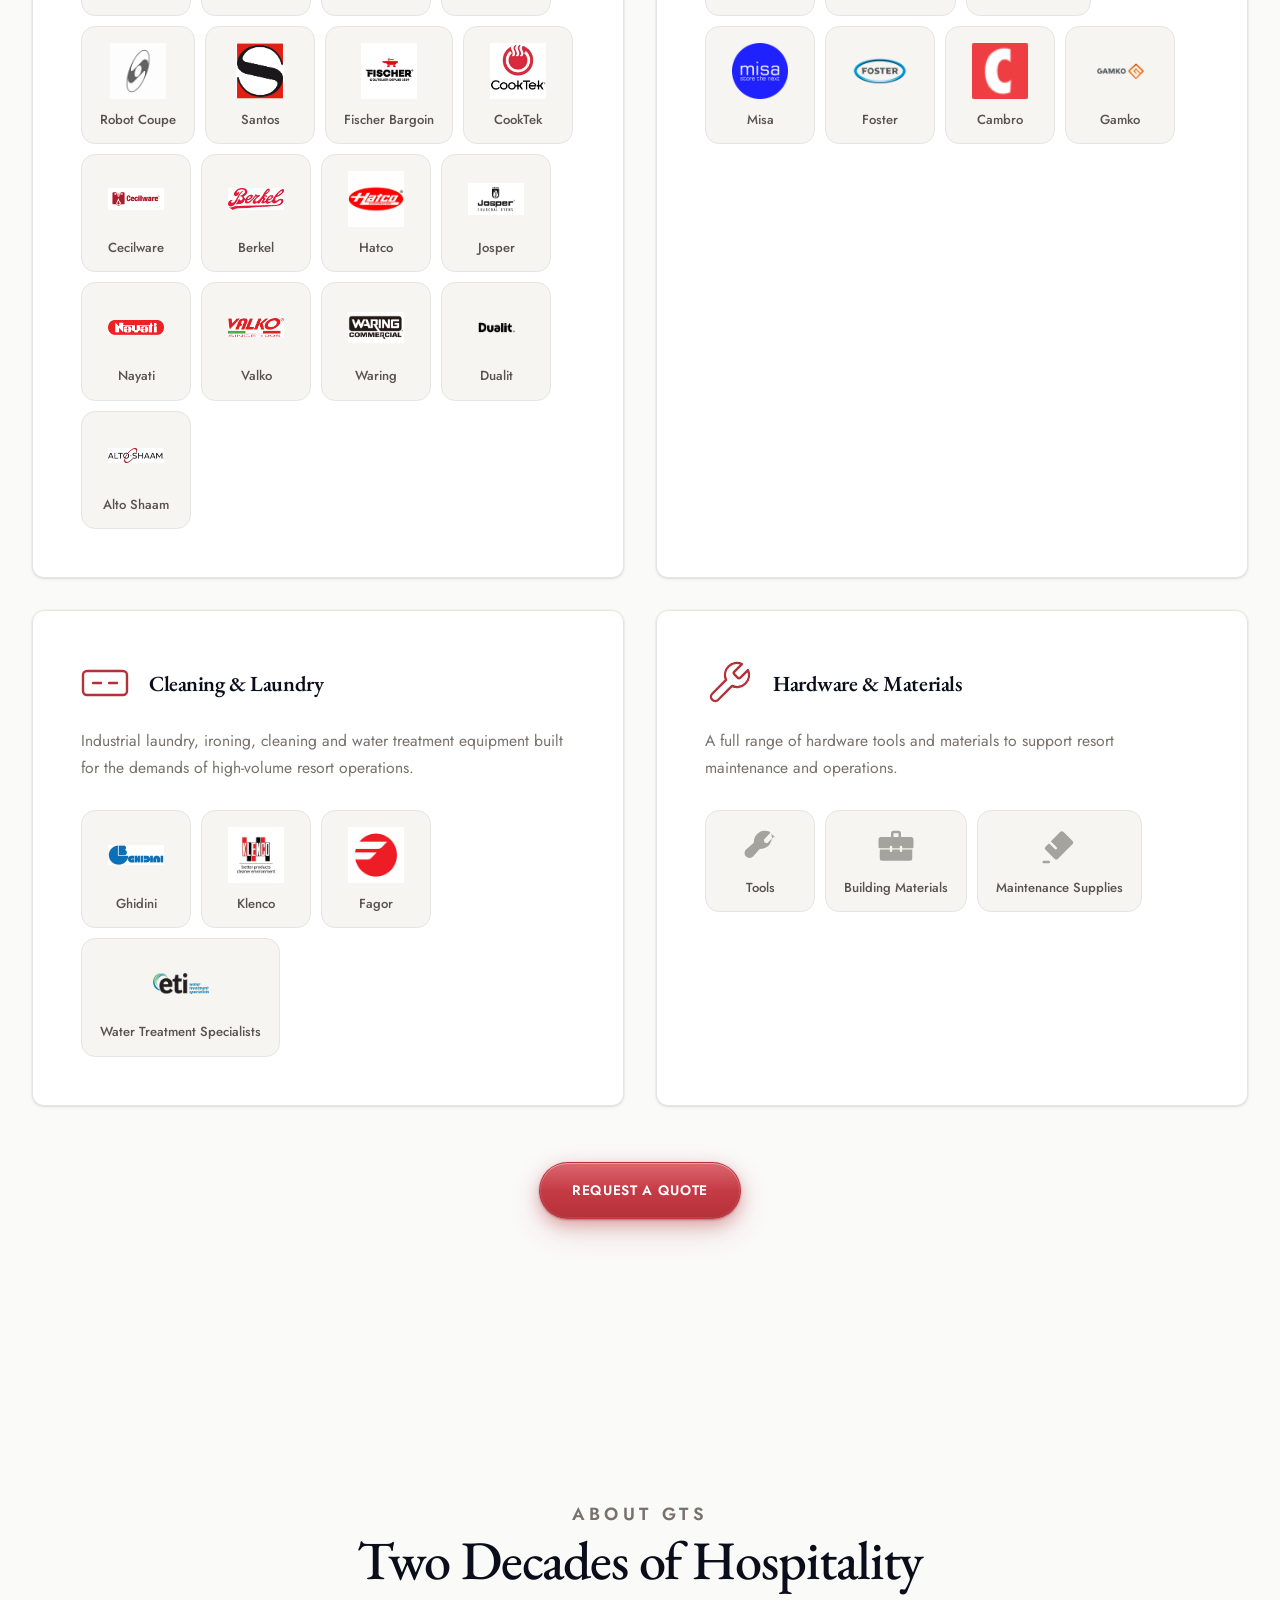
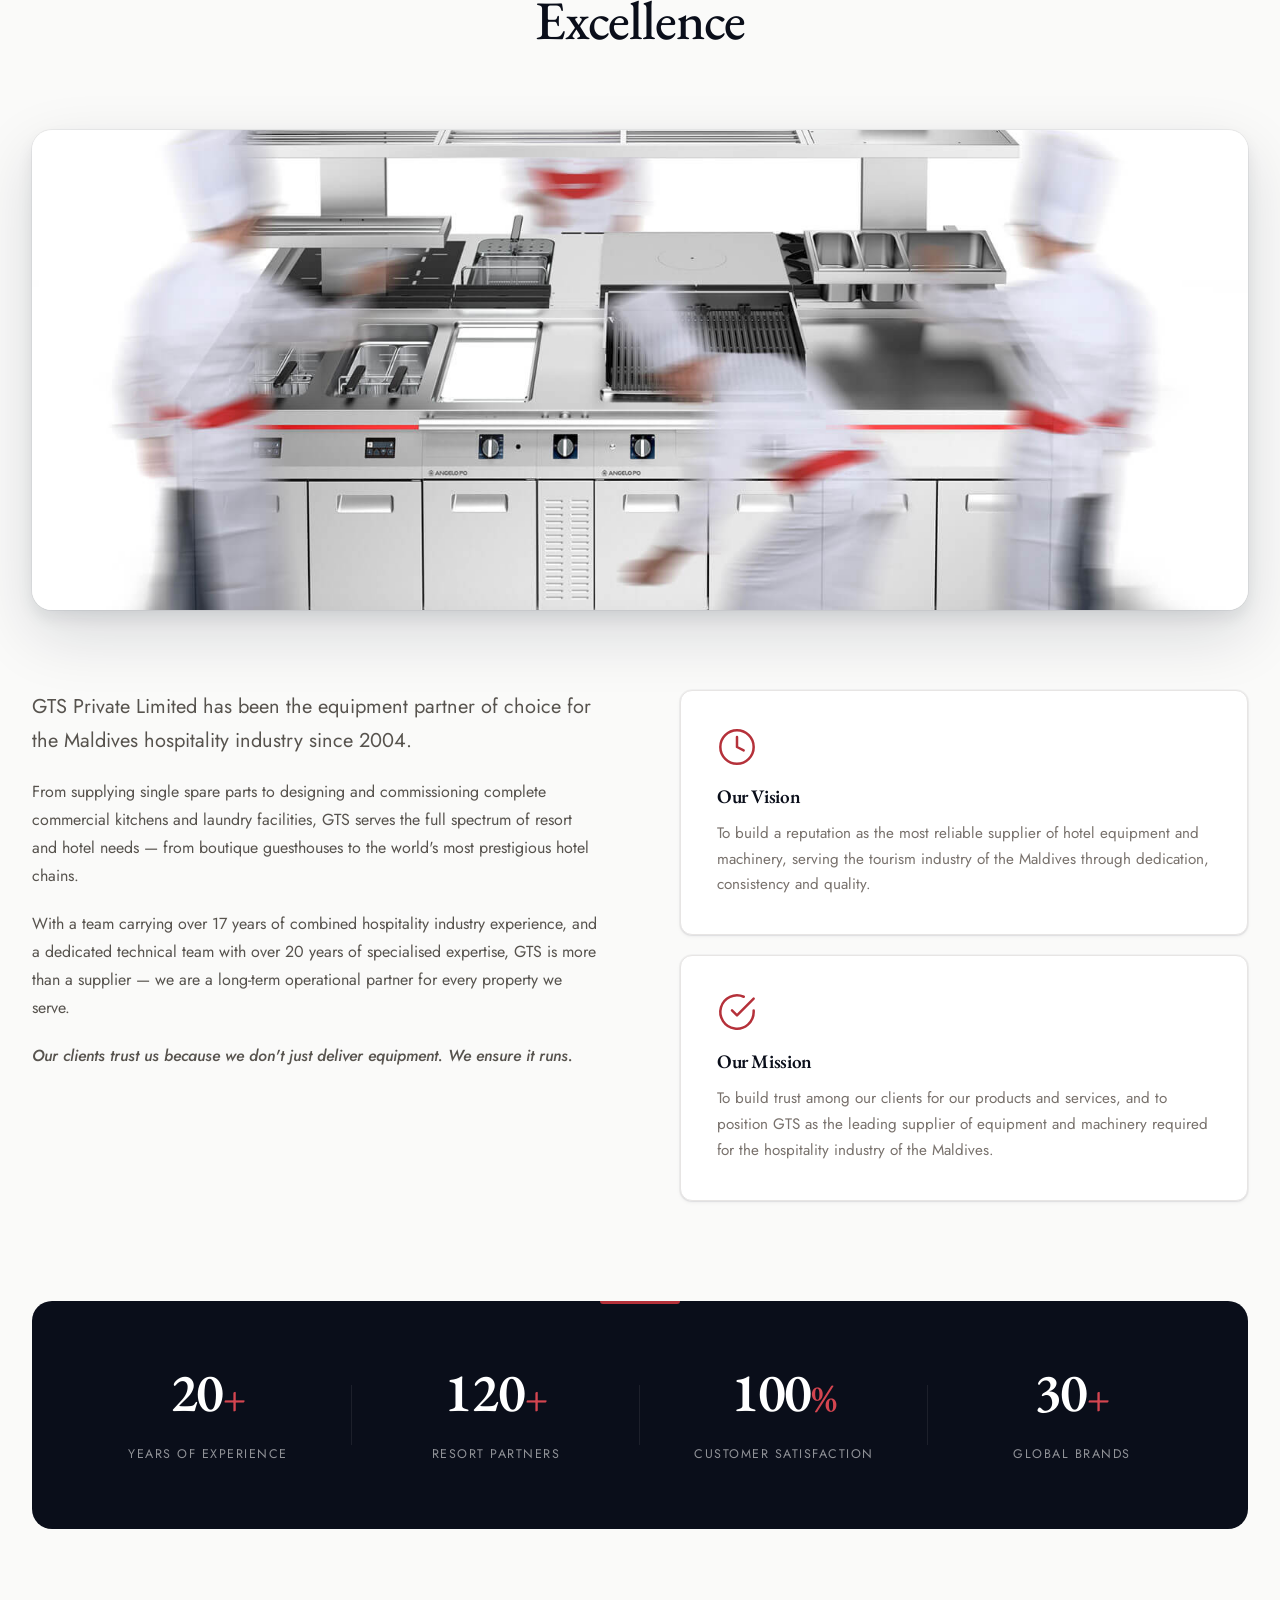
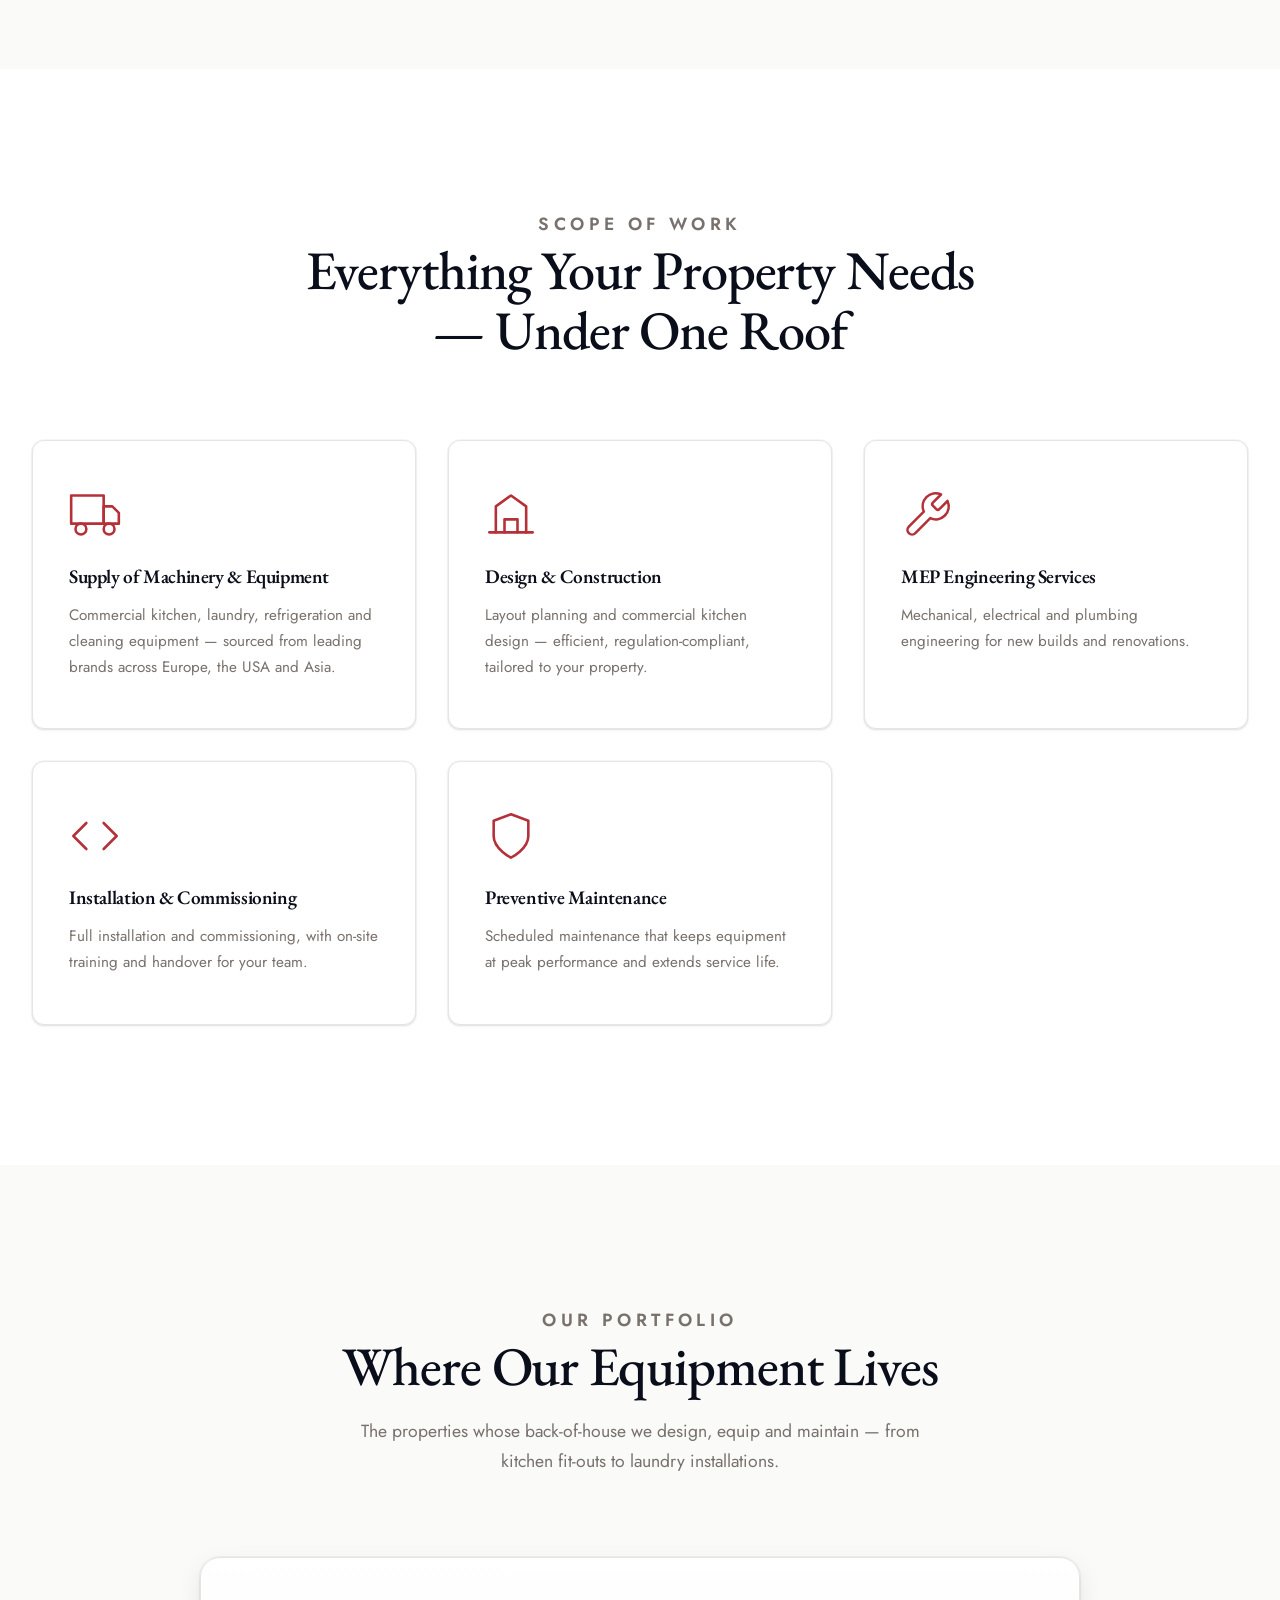
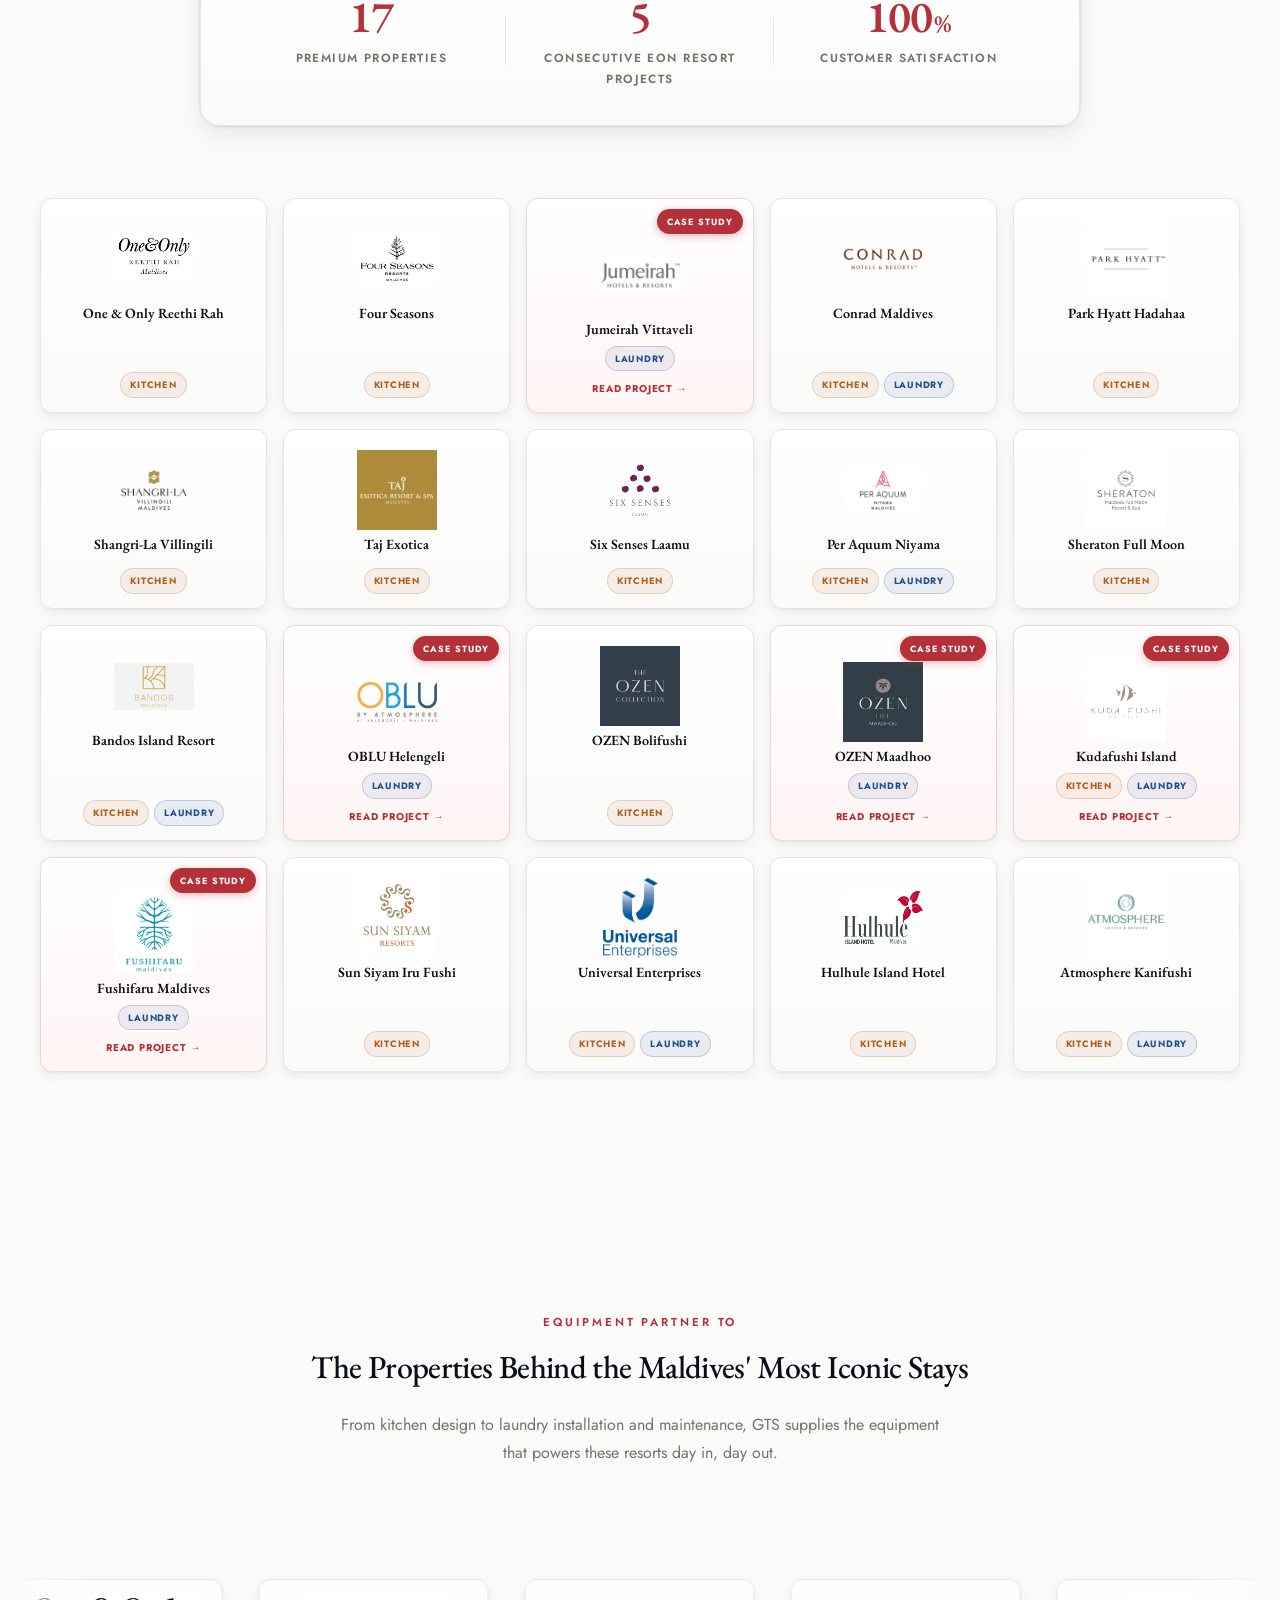
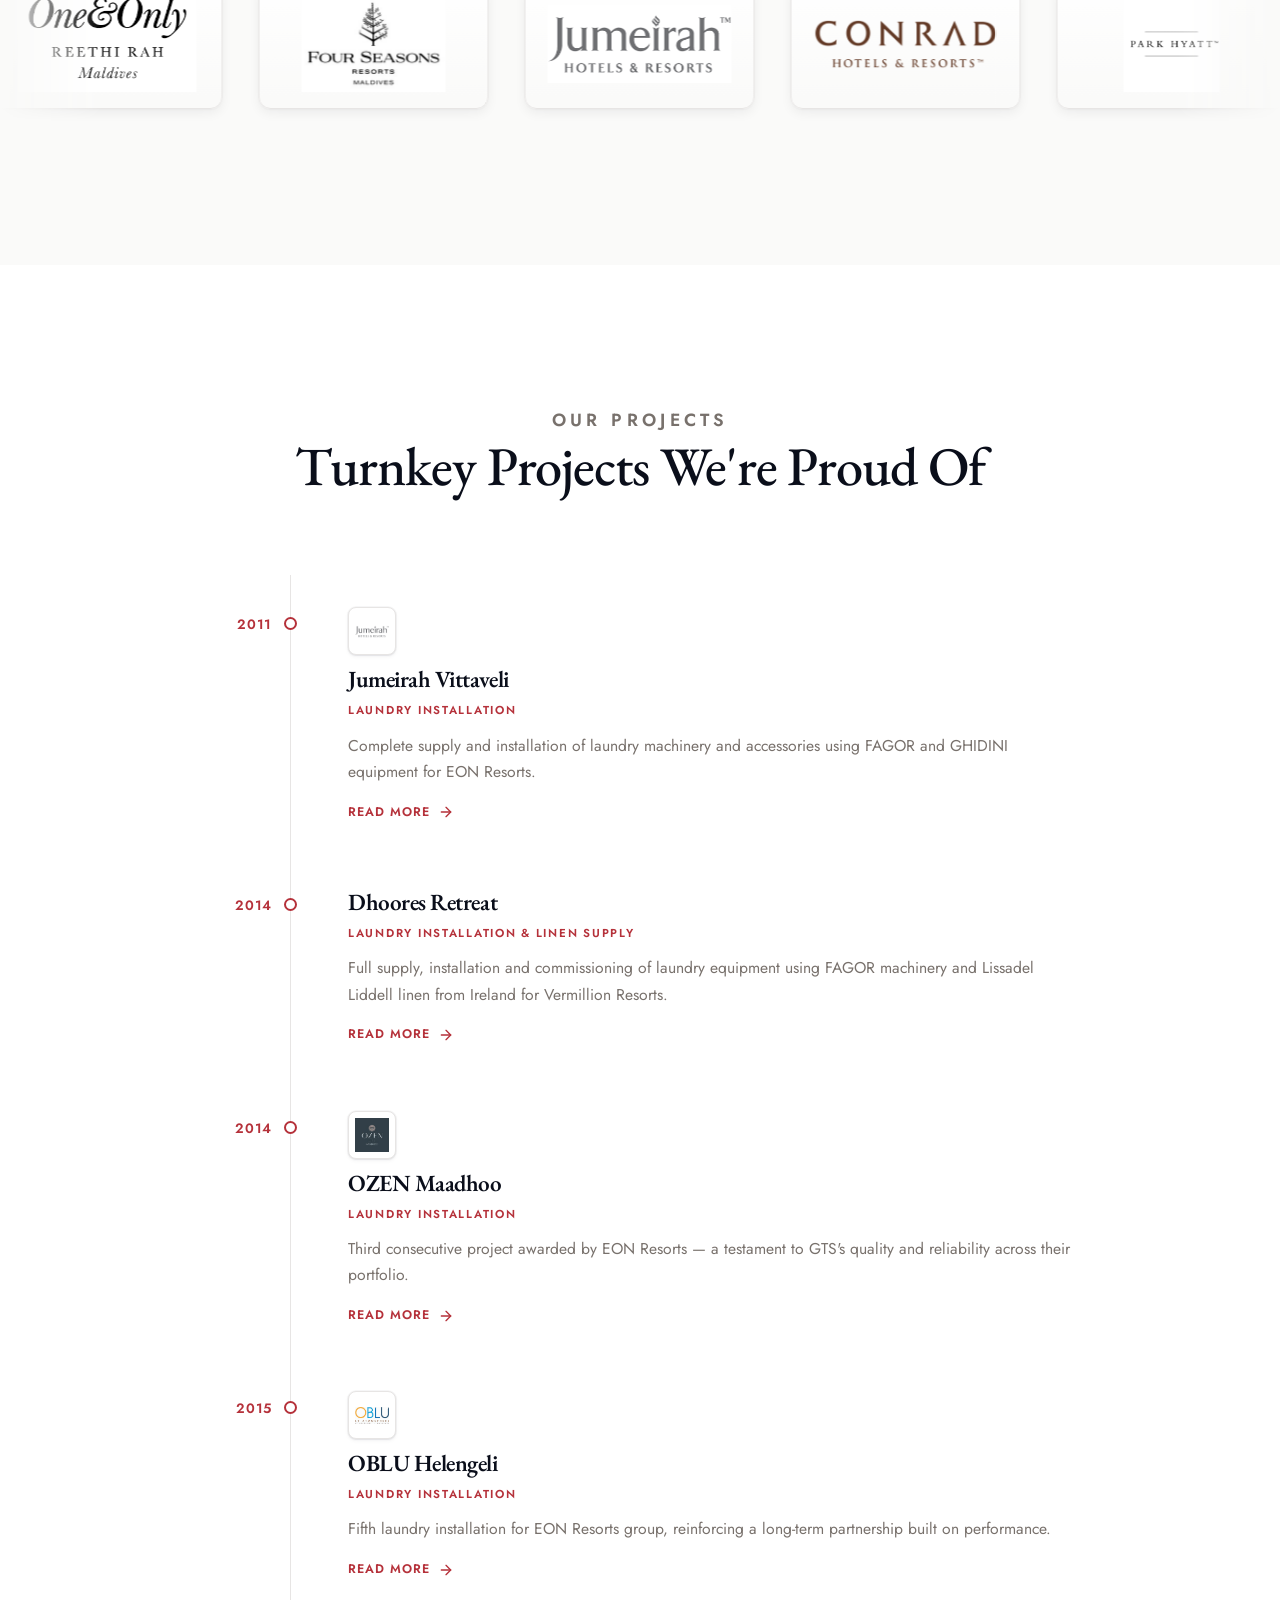
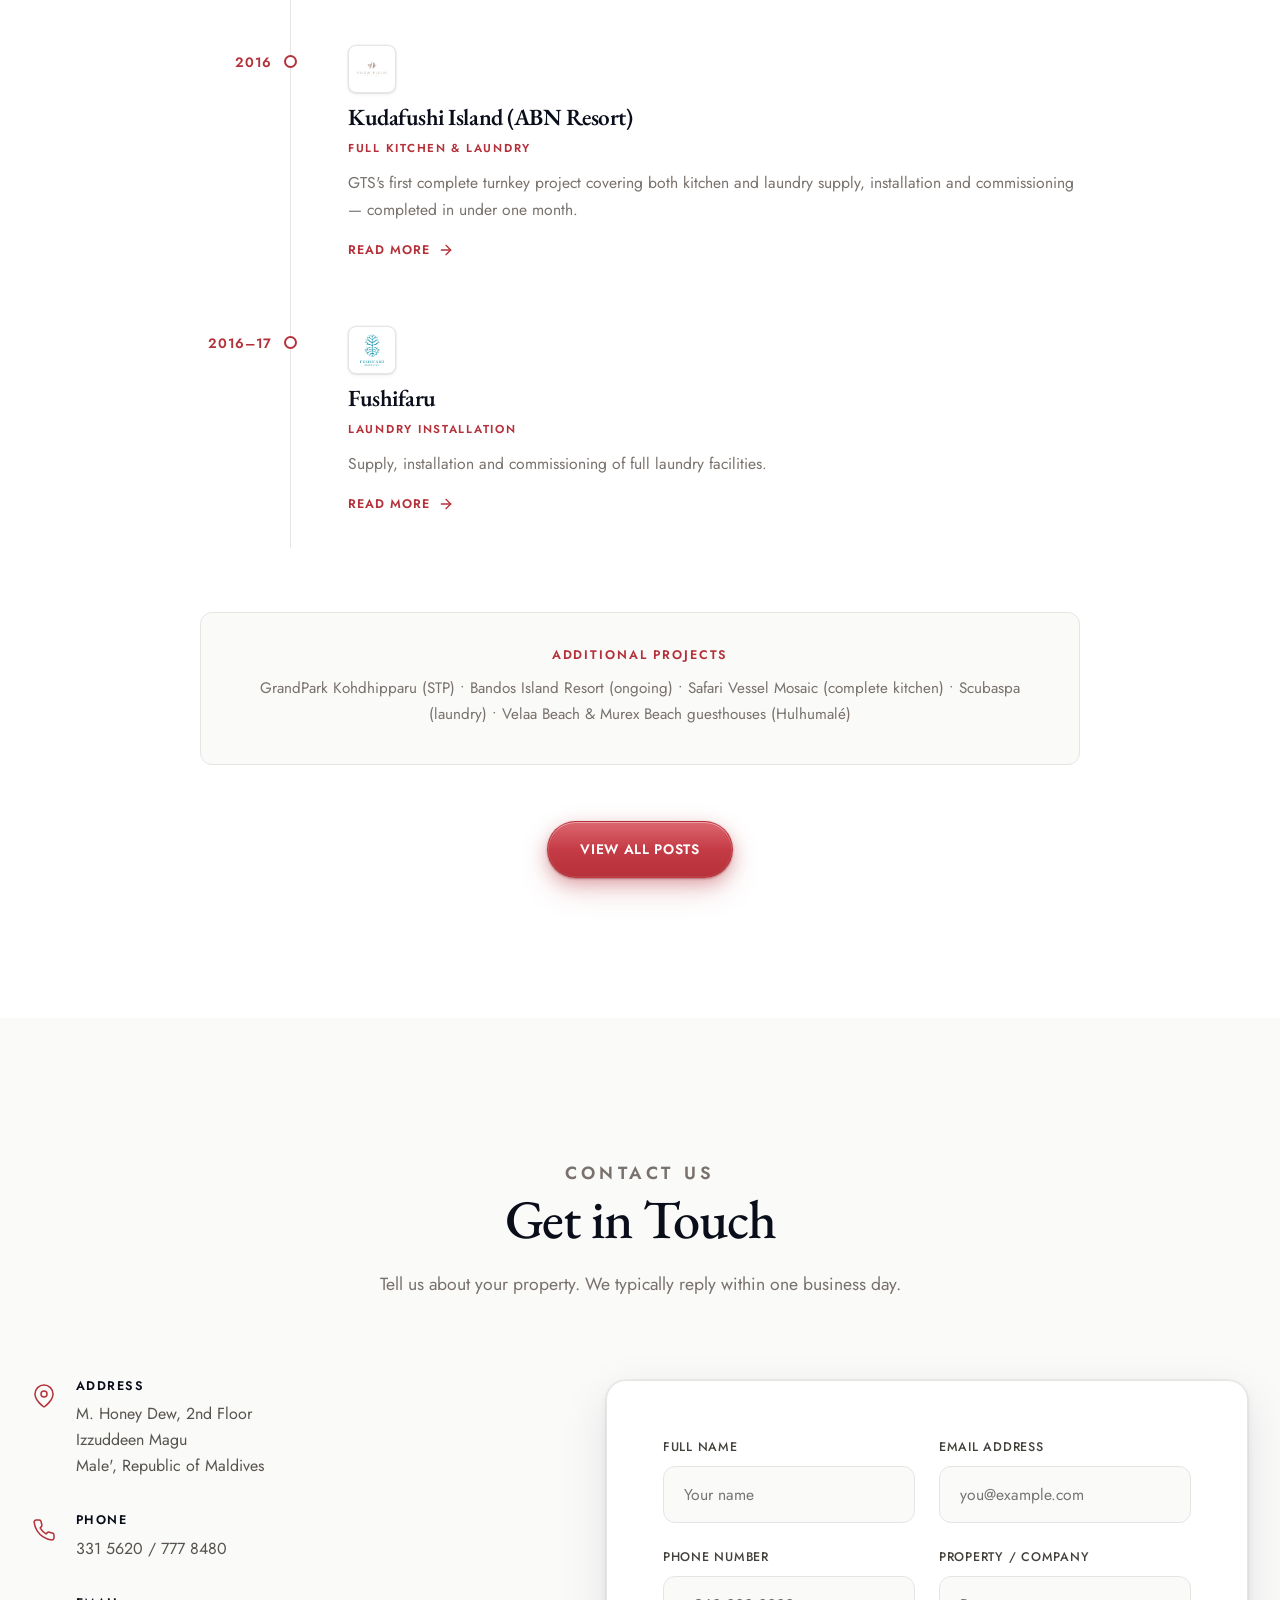
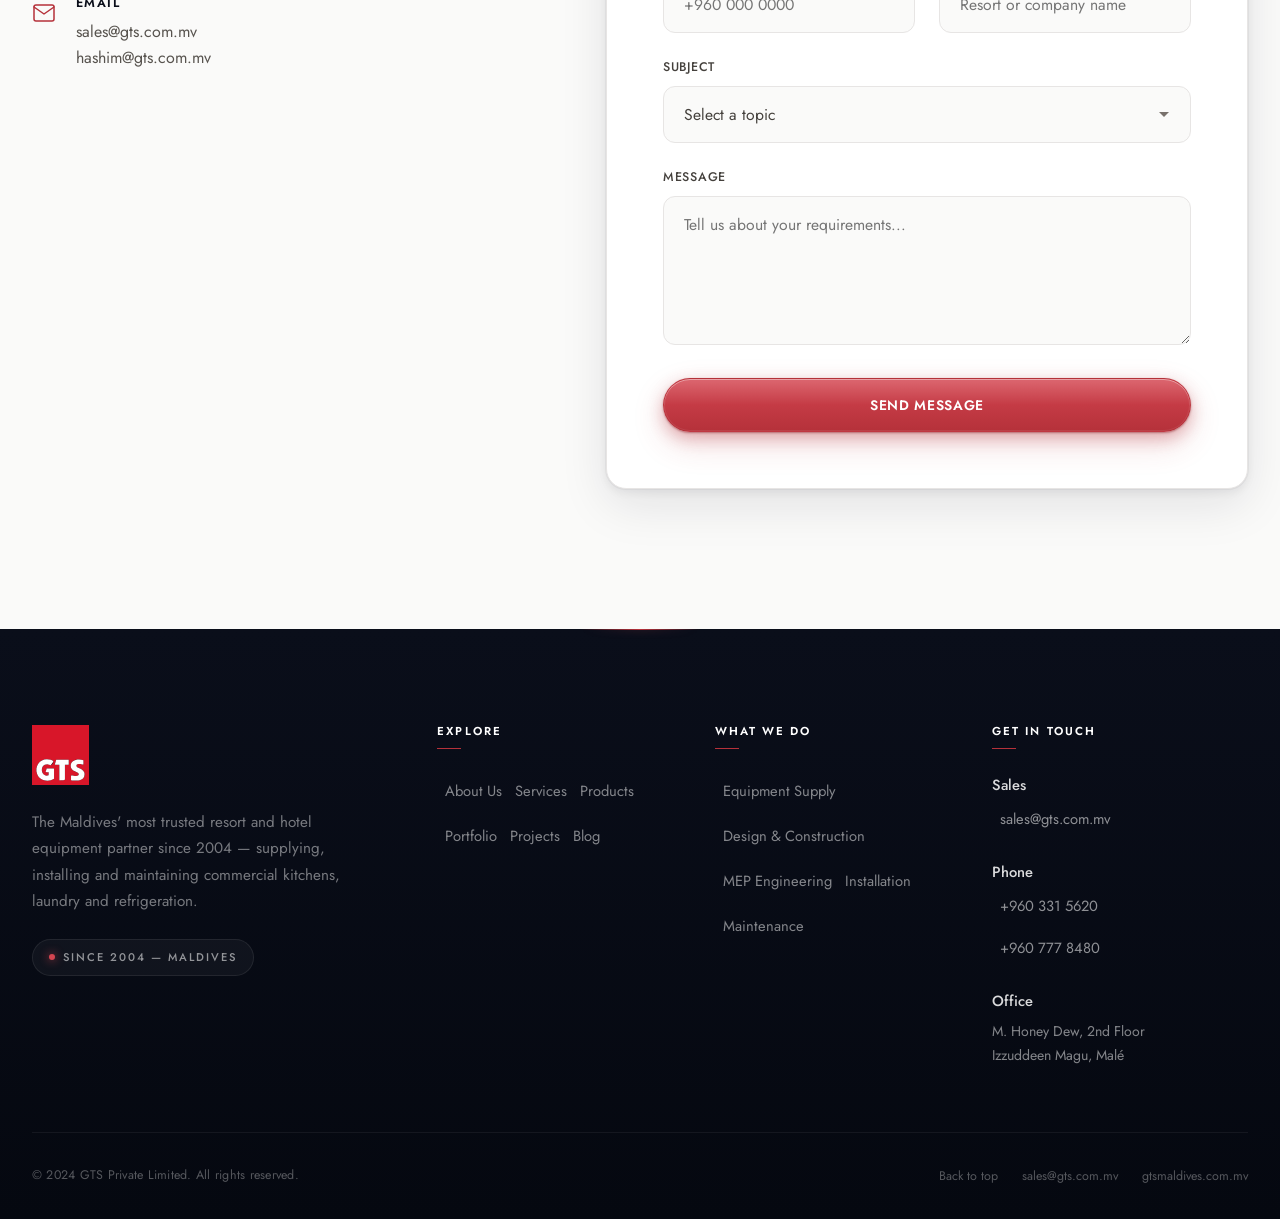
==== commit 1728743b: "Brand chips: stacked layout — bigger centered logo on top, name below; cache v13 Co-Authored-By: Cla" ====
--- a/index.html
+++ b/index.html
@@ -37,7 +37,7 @@
         "knowsAbout": ["Commercial Kitchen Equipment", "Industrial Laundry Equipment", "Refrigeration Systems", "Hotel Equipment"]
     }
     </script>
-    <link rel="stylesheet" href="style.css?v=12">
+    <link rel="stylesheet" href="style.css?v=13">
     <link rel="preconnect" href="https://fonts.googleapis.com">
     <link rel="preconnect" href="https://fonts.gstatic.com" crossorigin>
     <link href="https://fonts.googleapis.com/css2?family=EB+Garamond:wght@400;500;600;700&family=Jost:wght@300;400;500;600;700&display=swap" rel="stylesheet">
--- a/style.css
+++ b/style.css
@@ -959,9 +959,13 @@
 
 .product-brands span {
     display: inline-flex;
+    flex-direction: column;
     align-items: center;
+    justify-content: center;
+    text-align: center;
     gap: 10px;
-    padding: 10px 18px;
+    padding: 16px 18px 12px;
+    min-width: 110px;
     background: var(--cream);
     border-radius: 14px;
     font-size: 0.82rem;
@@ -972,15 +976,15 @@
 }
 
 .product-brands span img {
-    width: 32px;
-    height: 32px;
+    width: 56px;
+    height: 56px;
     object-fit: contain;
     flex-shrink: 0;
 }
 
 .product-brands span svg {
-    width: 22px;
-    height: 22px;
+    width: 40px;
+    height: 40px;
     flex-shrink: 0;
     opacity: 0.5;
 }
@@ -2281,19 +2285,20 @@
     }
 
     .product-brands span {
-        padding: 8px 12px;
+        padding: 12px 14px 10px;
         font-size: 0.75rem;
-        gap: 6px;
+        gap: 8px;
+        min-width: 90px;
     }
 
     .product-brands span img {
-        width: 24px;
-        height: 24px;
+        width: 44px;
+        height: 44px;
     }
 
     .product-brands span svg {
-        width: 18px;
-        height: 18px;
+        width: 32px;
+        height: 32px;
     }
 
     .resort-slider-track {
@@ -2439,20 +2444,21 @@
     }
 
     .product-brands span {
-        padding: 6px 10px;
+        padding: 10px 12px 8px;
         font-size: 0.72rem;
-        gap: 5px;
+        gap: 6px;
         border-radius: 10px;
+        min-width: 78px;
     }
 
     .product-brands span img {
-        width: 20px;
-        height: 20px;
+        width: 36px;
+        height: 36px;
     }
 
     .product-brands span svg {
-        width: 16px;
-        height: 16px;
+        width: 28px;
+        height: 28px;
     }
 
     .footer-grid {
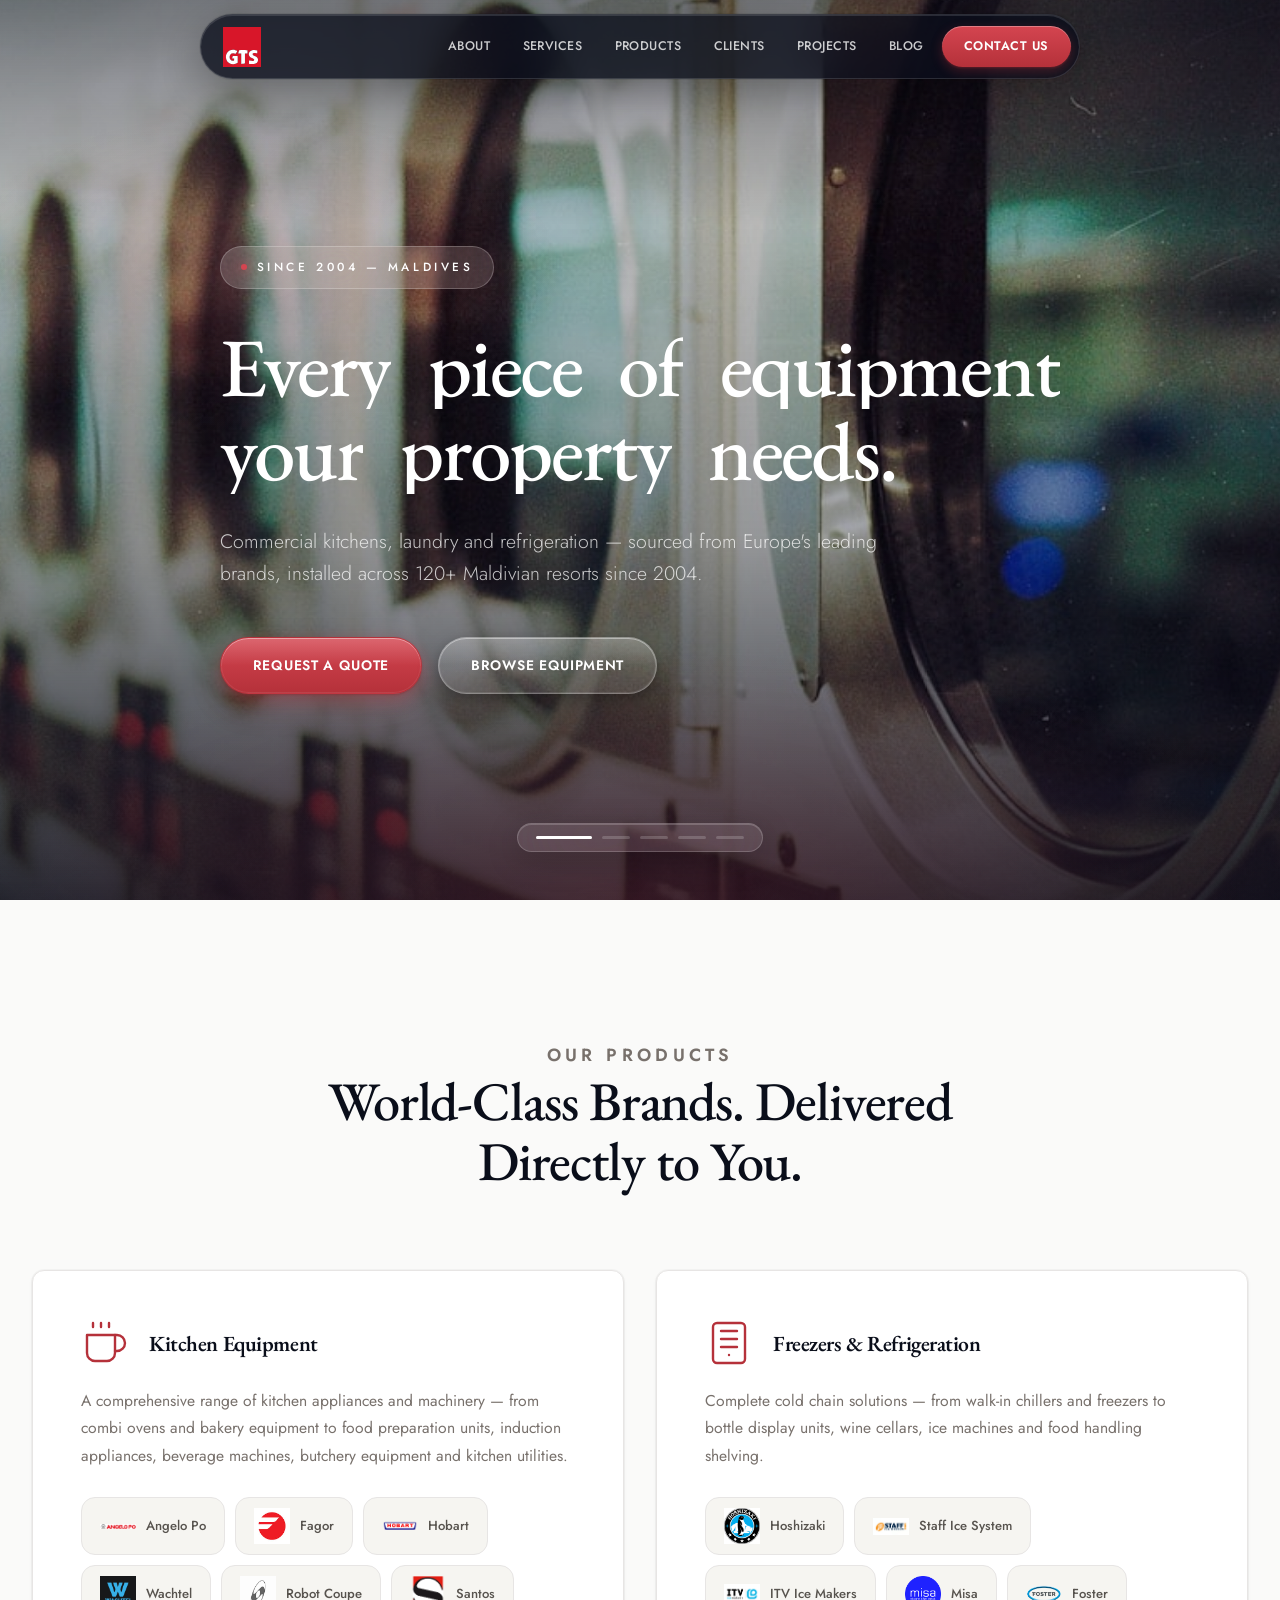
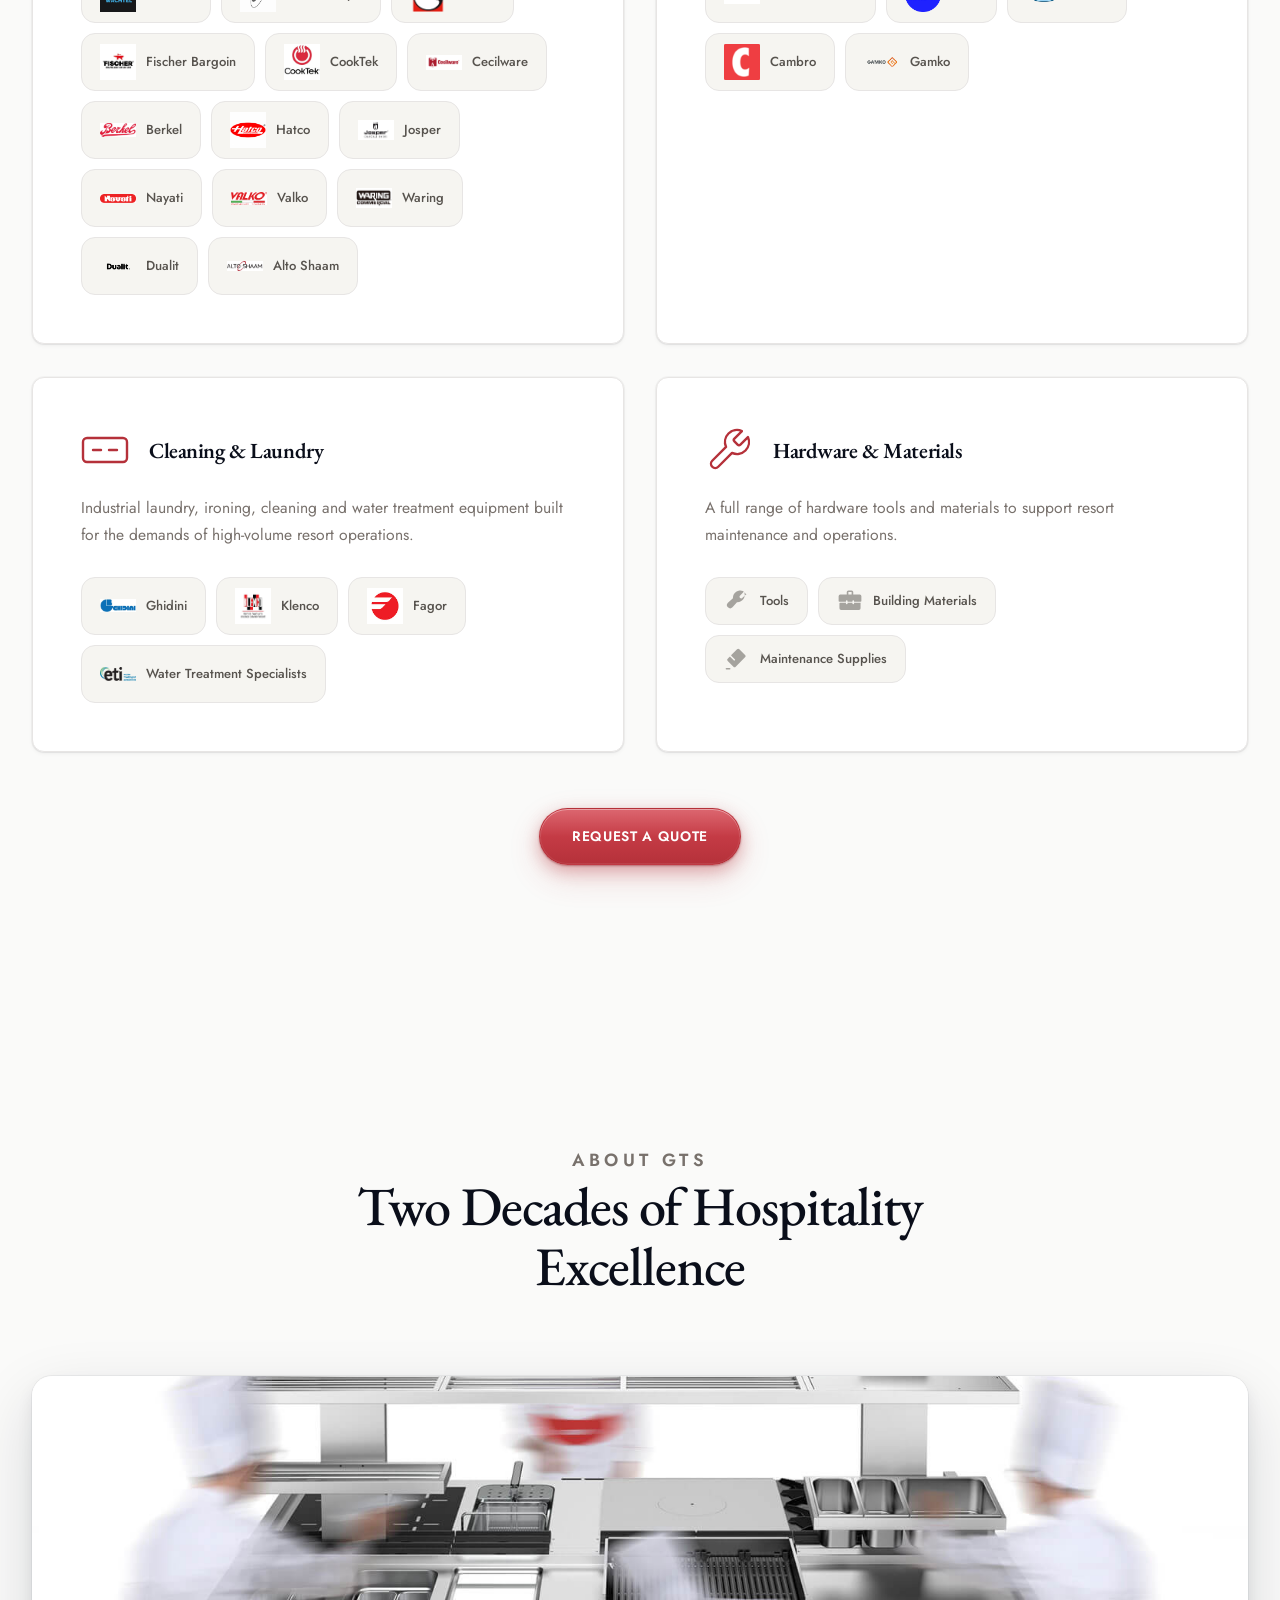
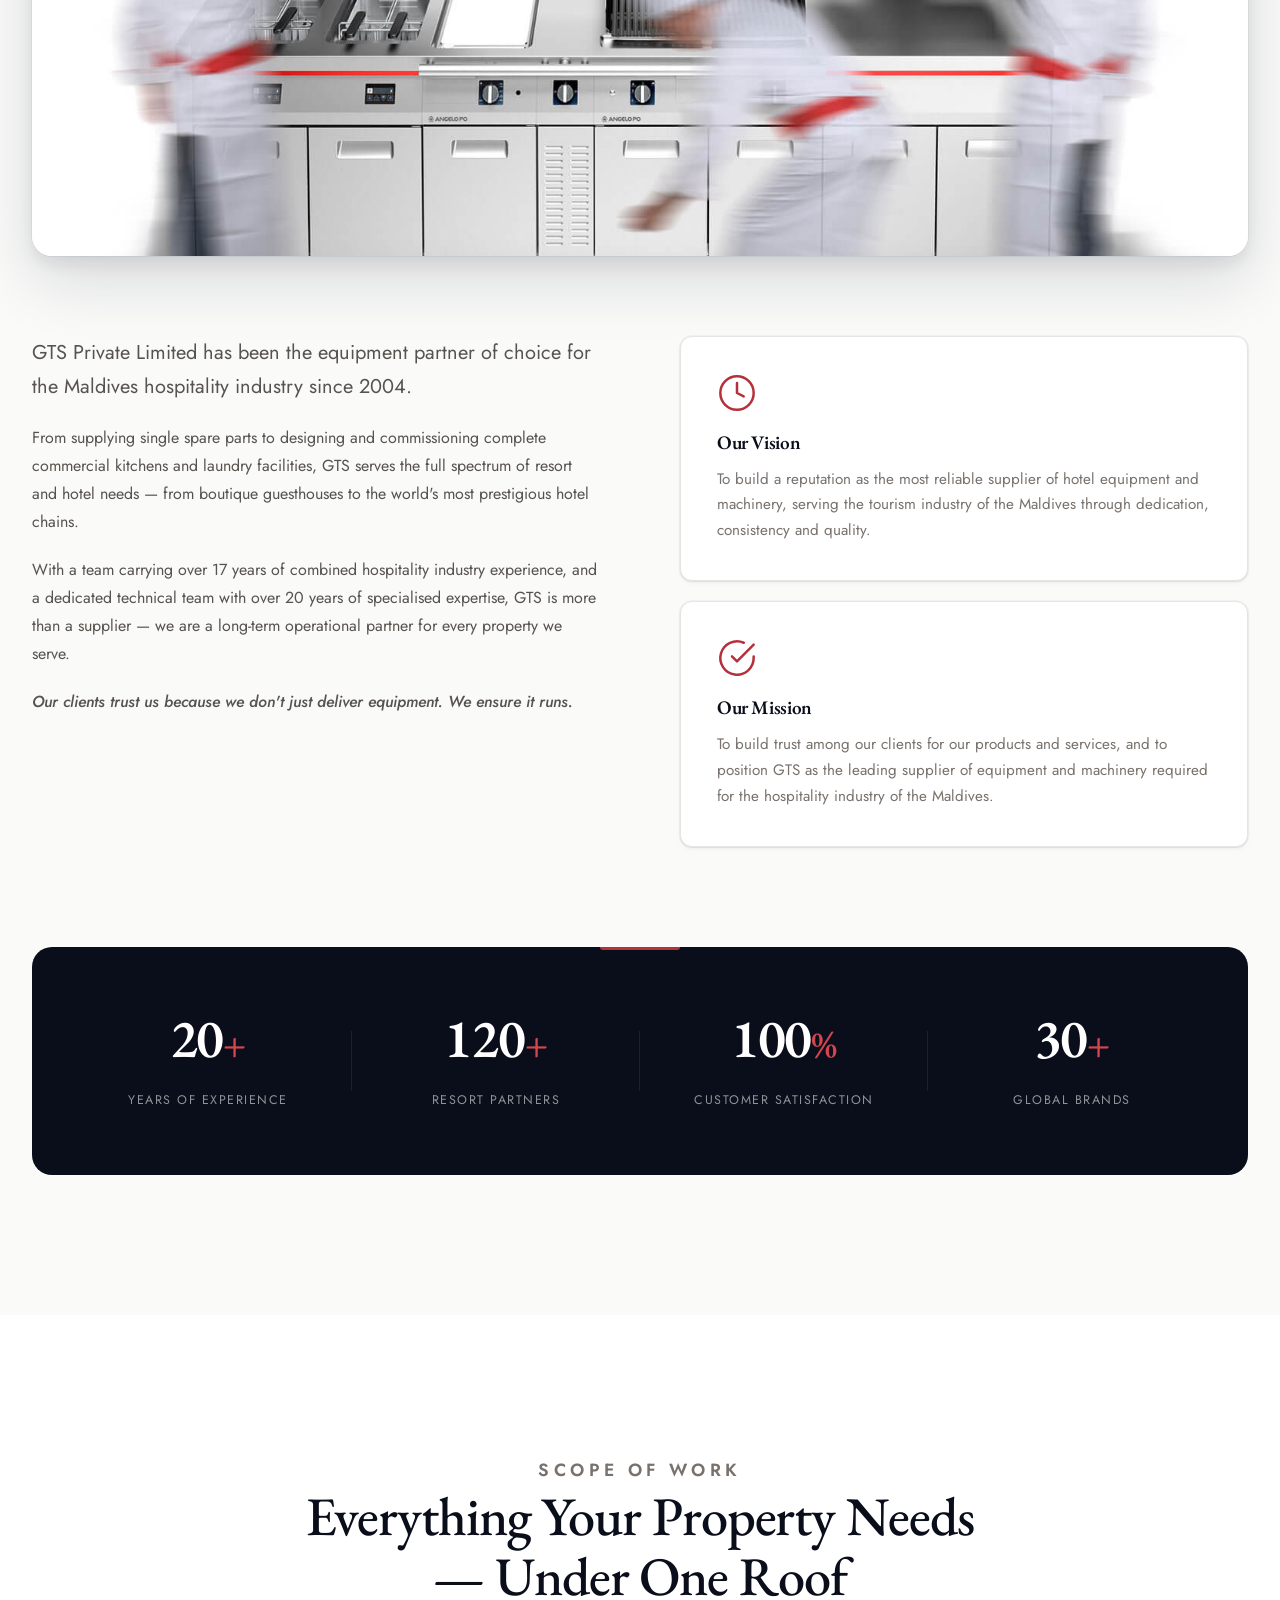
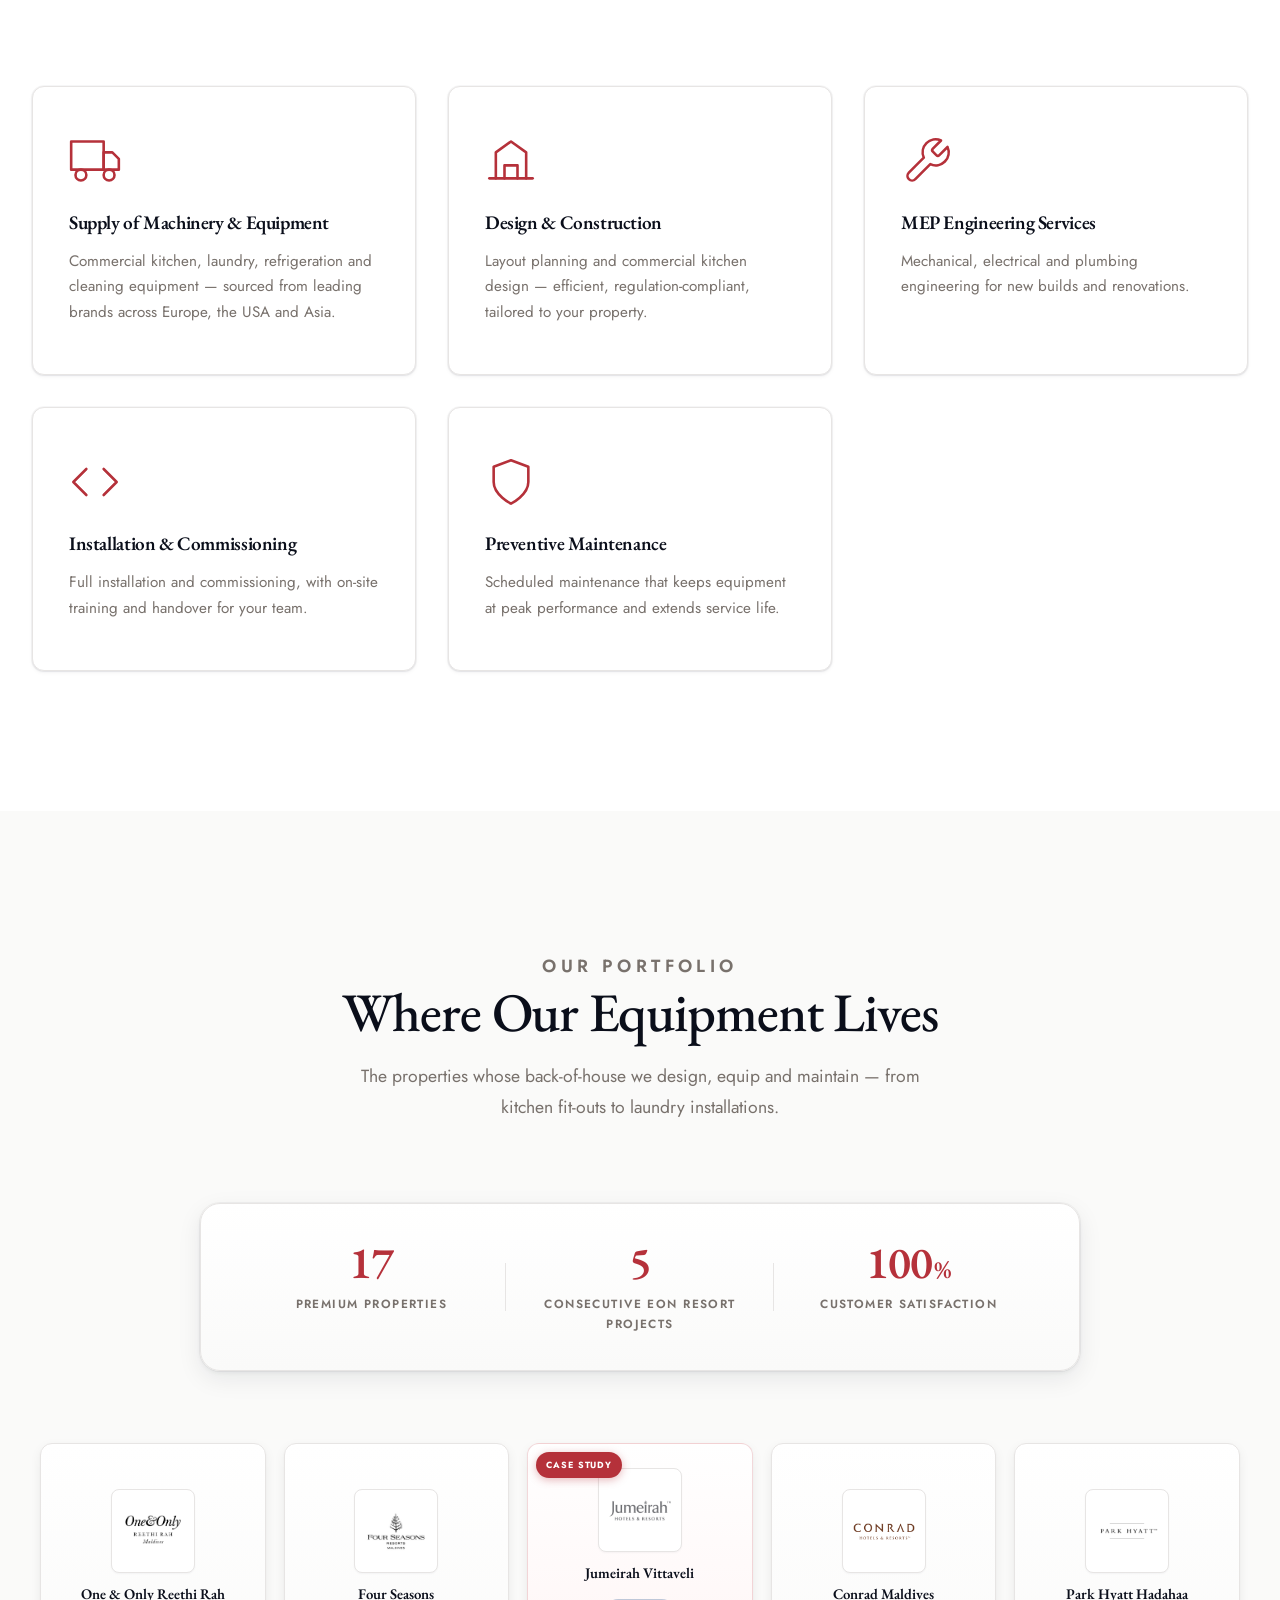
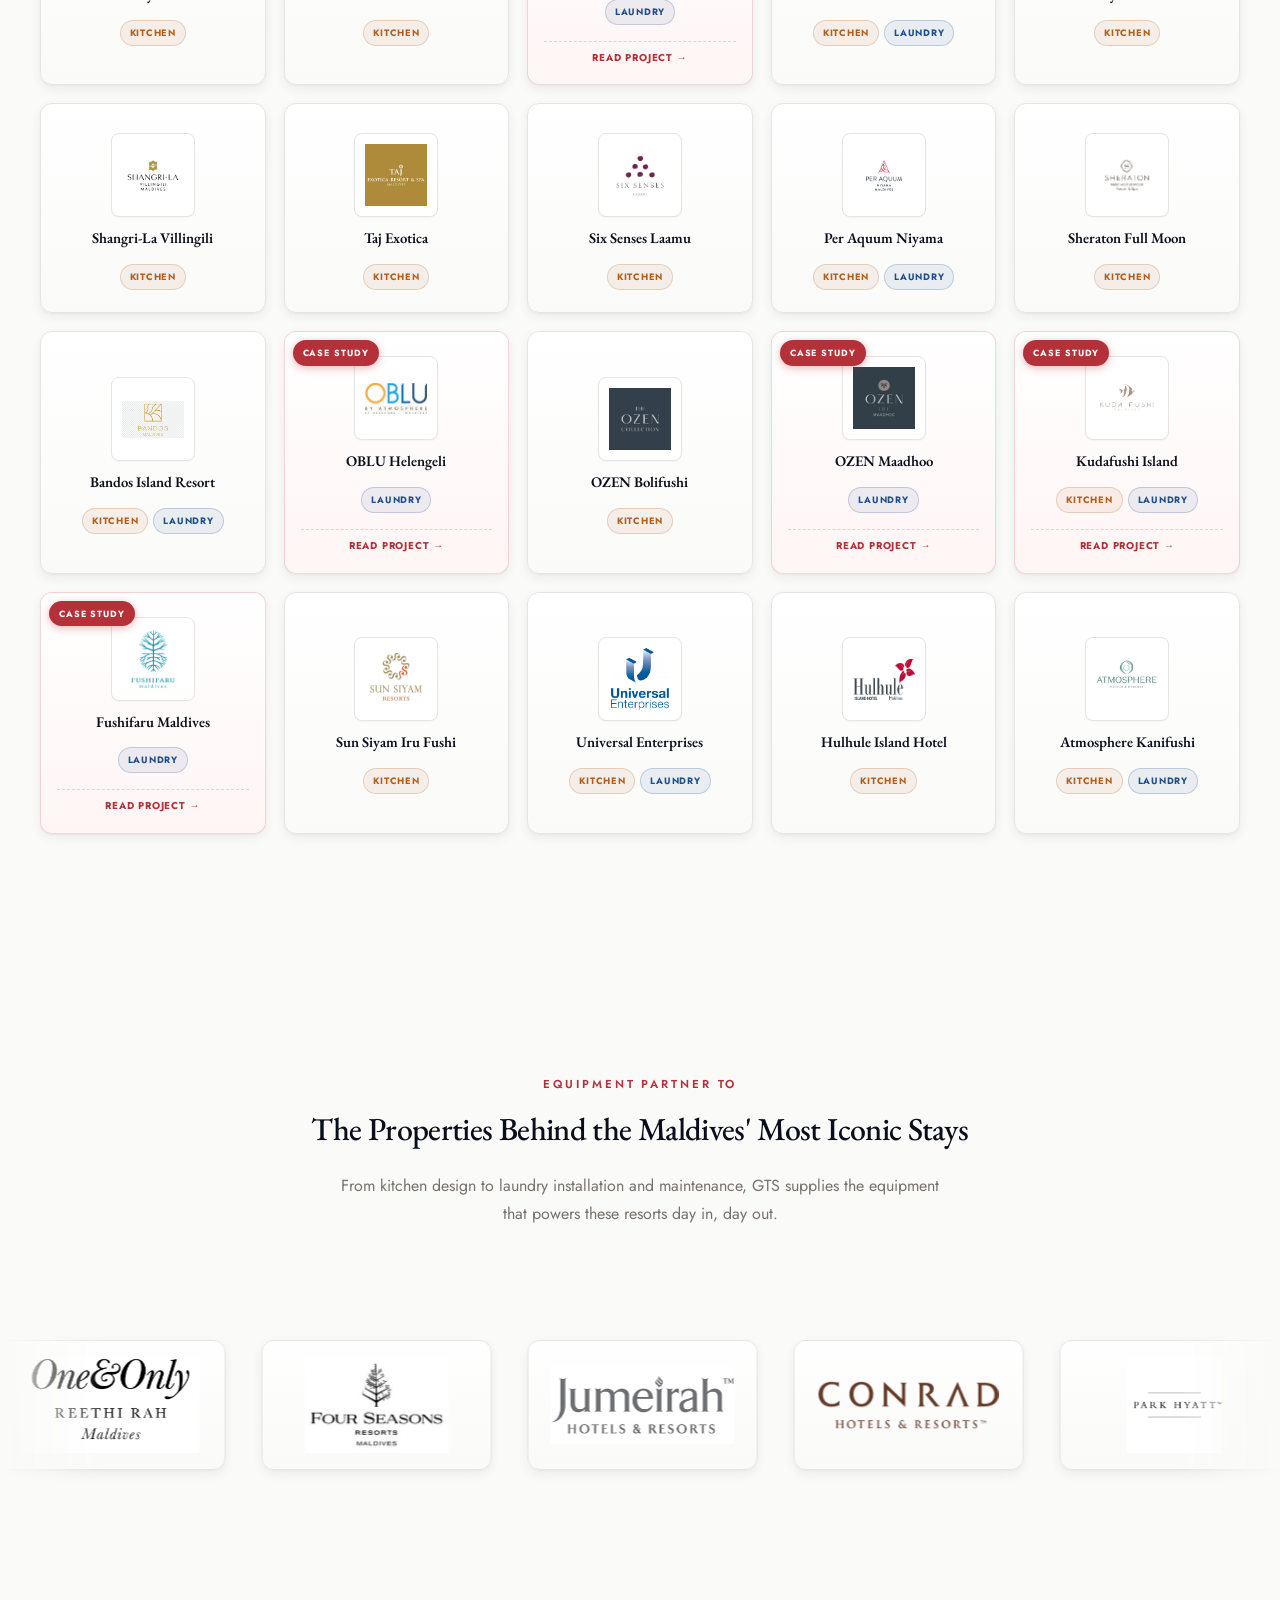
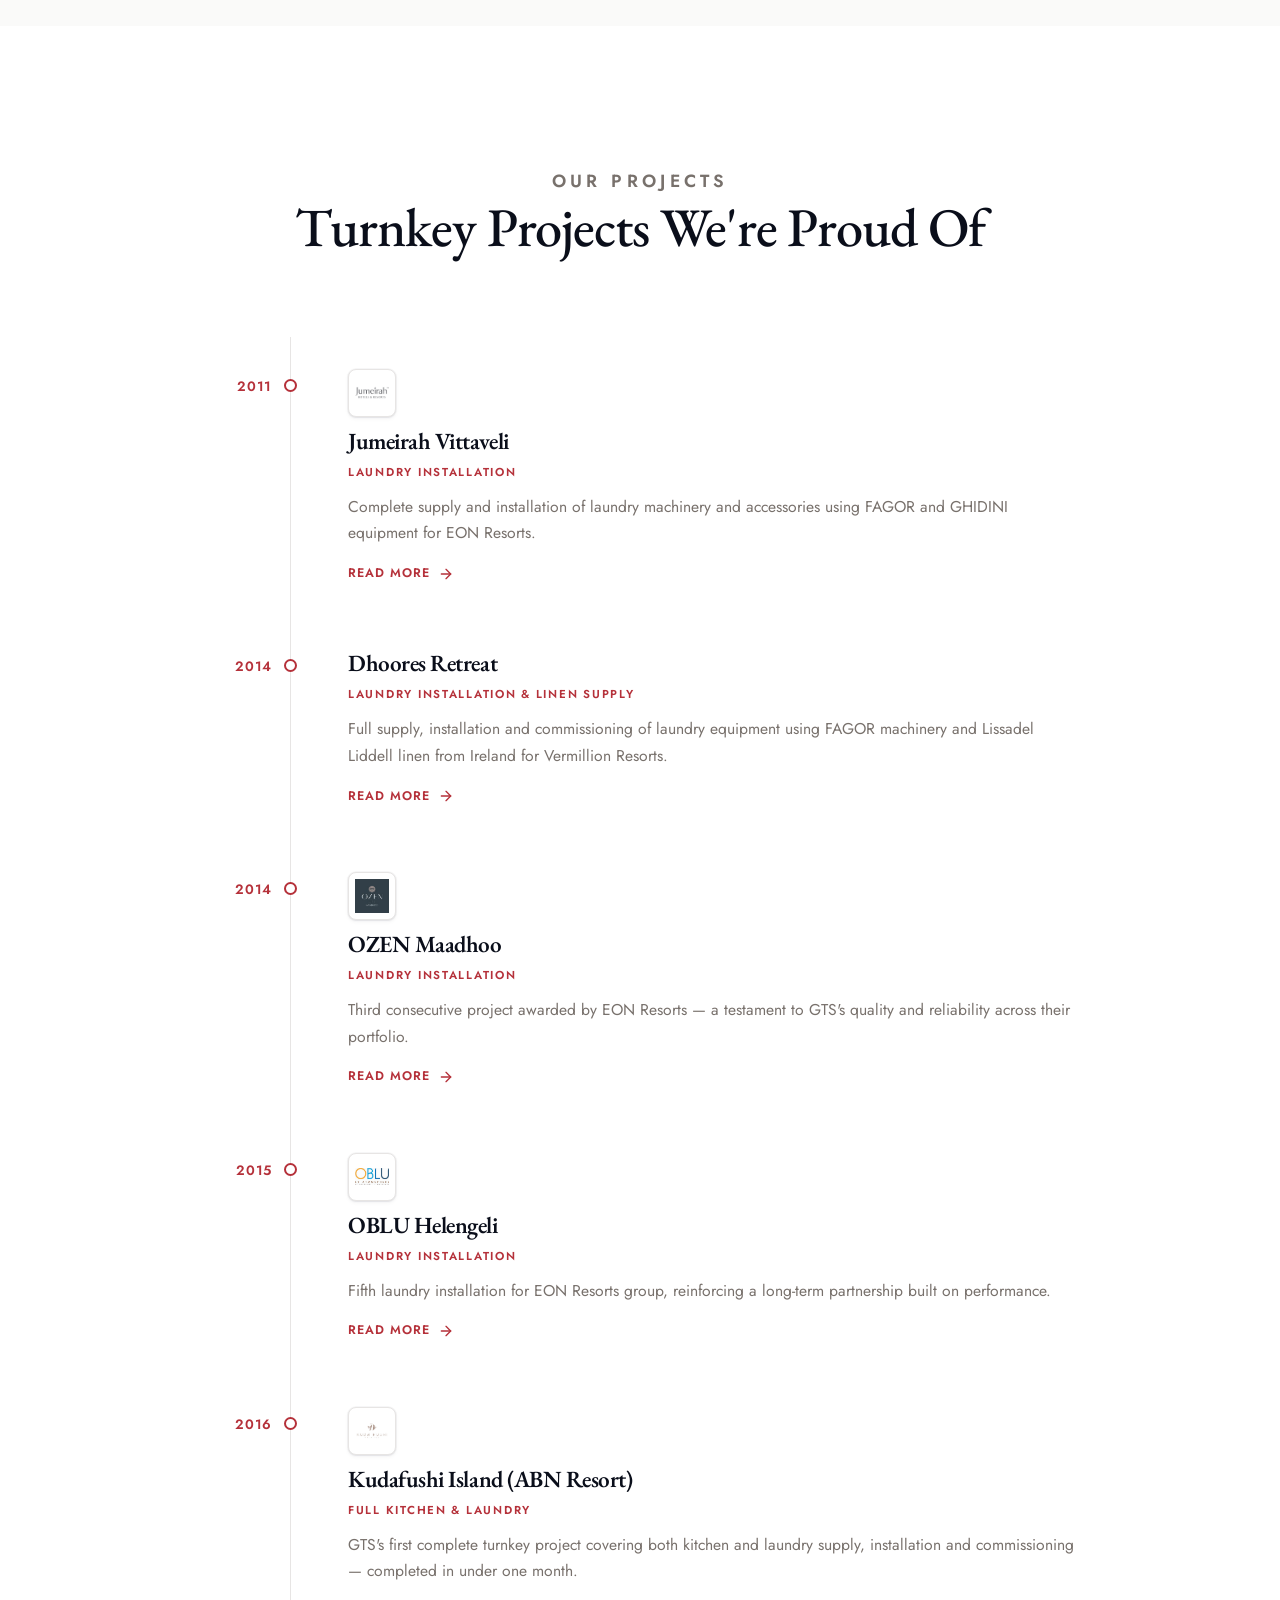
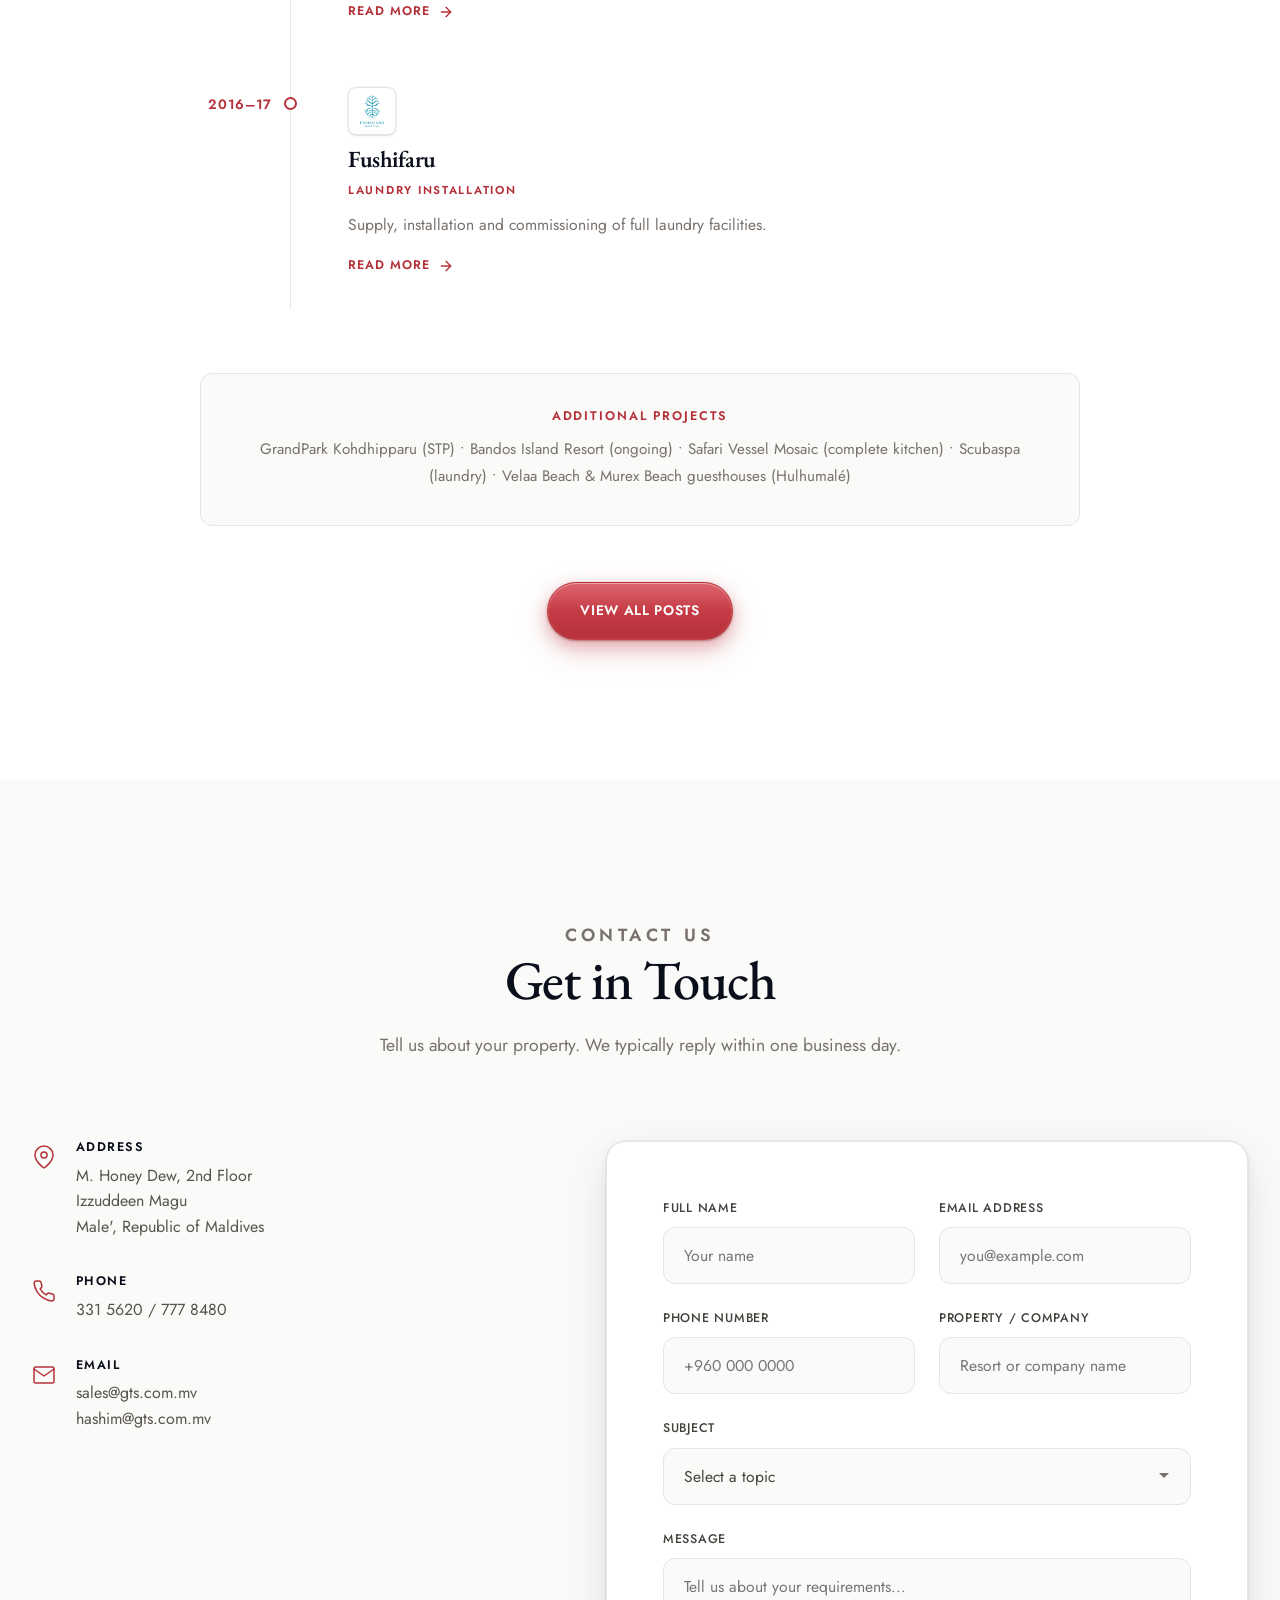
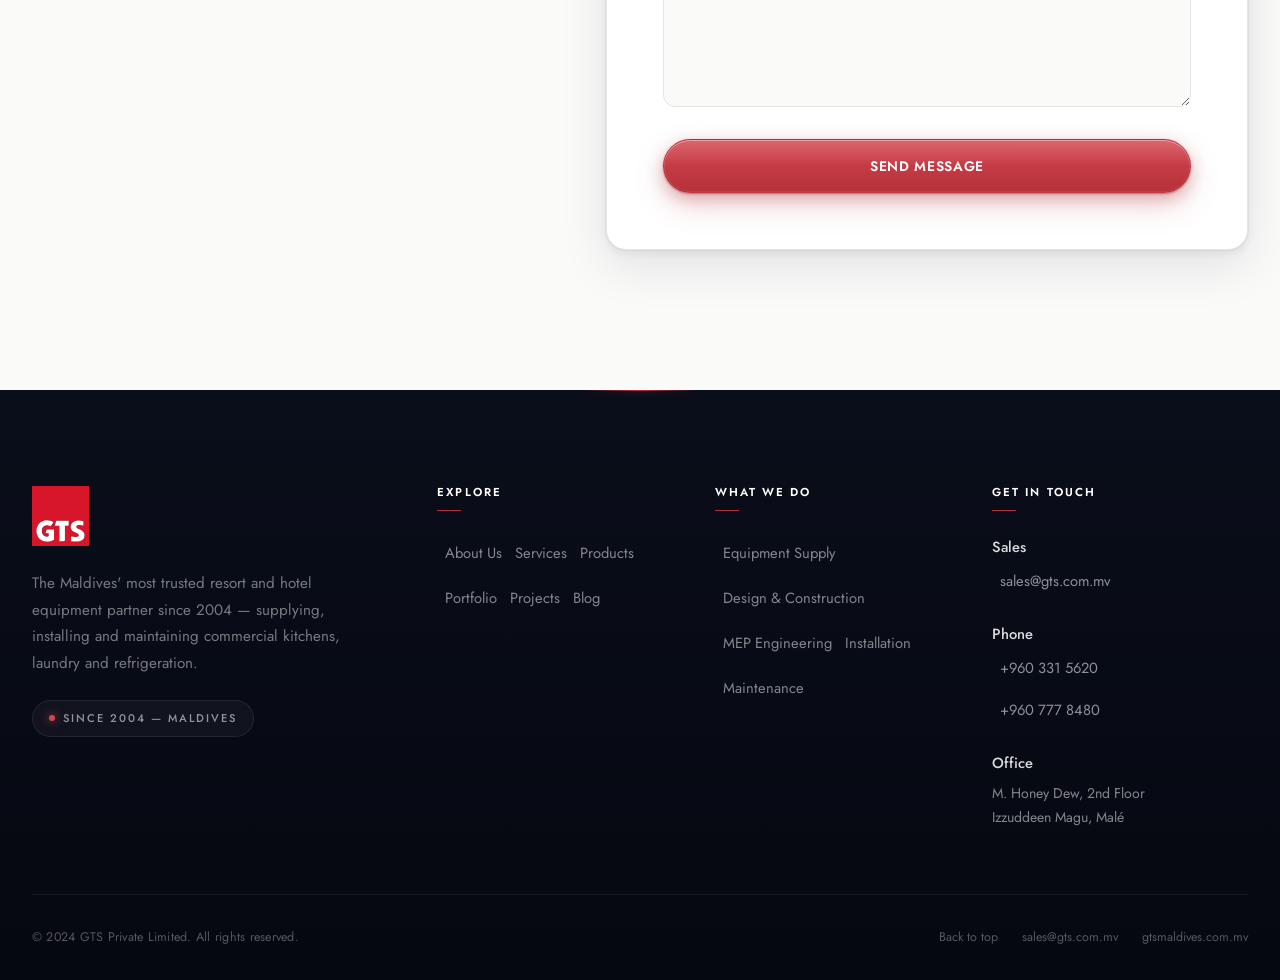
==== commit be71edd6: "Refine portfolio cards + brand chips: framed logos, vertical centering, +30% logo size - Brand chips" ====
--- a/index.html
+++ b/index.html
@@ -37,7 +37,7 @@
         "knowsAbout": ["Commercial Kitchen Equipment", "Industrial Laundry Equipment", "Refrigeration Systems", "Hotel Equipment"]
     }
     </script>
-    <link rel="stylesheet" href="style.css?v=13">
+    <link rel="stylesheet" href="style.css?v=14">
     <link rel="preconnect" href="https://fonts.googleapis.com">
     <link rel="preconnect" href="https://fonts.gstatic.com" crossorigin>
     <link href="https://fonts.googleapis.com/css2?family=EB+Garamond:wght@400;500;600;700&family=Jost:wght@300;400;500;600;700&display=swap" rel="stylesheet">
--- a/style.css
+++ b/style.css
@@ -959,13 +959,9 @@
 
 .product-brands span {
     display: inline-flex;
-    flex-direction: column;
     align-items: center;
-    justify-content: center;
-    text-align: center;
     gap: 10px;
-    padding: 16px 18px 12px;
-    min-width: 110px;
+    padding: 10px 18px;
     background: var(--cream);
     border-radius: 14px;
     font-size: 0.82rem;
@@ -976,15 +972,15 @@
 }
 
 .product-brands span img {
-    width: 56px;
-    height: 56px;
+    width: 36px;
+    height: 36px;
     object-fit: contain;
     flex-shrink: 0;
 }
 
 .product-brands span svg {
-    width: 40px;
-    height: 40px;
+    width: 26px;
+    height: 26px;
     flex-shrink: 0;
     opacity: 0.5;
 }
@@ -1156,14 +1152,14 @@
 .portfolio-grid {
     display: grid;
     grid-template-columns: repeat(5, 1fr);
-    gap: 16px;
+    gap: 18px;
     max-width: 1200px;
     margin: 0 auto;
 }
 
 .portfolio-card {
     background: linear-gradient(180deg, #ffffff 0%, #fafaf9 100%);
-    padding: 16px 12px 14px;
+    padding: 24px 16px 18px;
     border-radius: var(--radius);
     border: 1px solid var(--gray-200);
     box-shadow:
@@ -1175,13 +1171,13 @@
     display: flex;
     flex-direction: column;
     align-items: center;
-    gap: 8px;
+    gap: 12px;
     position: relative;
     text-decoration: none;
     color: inherit;
     opacity: 0;
     transform: translateY(24px);
-    min-height: 180px;
+    min-height: 210px;
 }
 
 .portfolio-grid.revealed .portfolio-card {
@@ -1225,7 +1221,6 @@
     background: linear-gradient(180deg, #ffffff 0%, #fff5f5 100%);
     border-color: rgba(181, 49, 58, 0.18);
     cursor: pointer;
-    padding-top: 32px;
 }
 
 .portfolio-card-featured:hover,
@@ -1241,8 +1236,8 @@
 
 .portfolio-card-badge {
     position: absolute;
-    top: 10px;
-    right: 10px;
+    top: 8px;
+    left: 8px;
     font-family: var(--font-body);
     font-size: 0.56rem;
     font-weight: 700;
@@ -1258,12 +1253,18 @@
 }
 
 .portfolio-card-logo {
-    width: 80px;
-    height: 80px;
+    width: 84px;
+    height: 84px;
     display: flex;
     align-items: center;
     justify-content: center;
-    margin-top: 4px;
+    background: var(--white);
+    border: 1px solid var(--gray-200);
+    border-radius: var(--radius-sm);
+    padding: 10px;
+    box-shadow: 0 1px 2px rgba(15, 23, 42, 0.04);
+    flex-shrink: 0;
+    transition: border-color var(--transition);
 }
 
 .portfolio-card-logo img {
@@ -1273,17 +1274,24 @@
     transition: transform var(--transition);
 }
 
+.portfolio-card:hover .portfolio-card-logo {
+    border-color: rgba(181, 49, 58, 0.3);
+}
+
+.portfolio-card-featured:hover .portfolio-card-logo {
+    border-color: rgba(181, 49, 58, 0.5);
+}
+
 .portfolio-card:hover .portfolio-card-logo img {
     transform: scale(1.05);
 }
 
 .portfolio-card-name {
     font-family: var(--font-heading);
-    font-size: 0.88rem;
+    font-size: 0.92rem;
     font-weight: 600;
     color: var(--navy);
-    line-height: 1.2;
-    margin-top: -2px;
+    line-height: 1.25;
 }
 
 .portfolio-card-tags {
@@ -1292,6 +1300,15 @@
     justify-content: center;
     gap: 5px;
     margin-top: auto;
+    padding-top: 4px;
+}
+
+.portfolio-card:not(.portfolio-card-featured) {
+    justify-content: center;
+}
+
+.portfolio-card:not(.portfolio-card-featured) .portfolio-card-tags {
+    margin-top: 0;
 }
 
 .tag {
@@ -1320,7 +1337,10 @@
 }
 
 .portfolio-card-link {
-    margin-top: 2px;
+    margin-top: 4px;
+    padding-top: 8px;
+    width: 100%;
+    border-top: 1px dashed rgba(181, 49, 58, 0.2);
     font-family: var(--font-body);
     font-size: 0.62rem;
     font-weight: 700;
@@ -2057,7 +2077,7 @@
 
     .portfolio-grid {
         grid-template-columns: repeat(4, 1fr);
-        gap: 14px;
+        gap: 16px;
     }
 
     .contact-grid {
@@ -2285,20 +2305,19 @@
     }
 
     .product-brands span {
-        padding: 12px 14px 10px;
+        padding: 8px 12px;
         font-size: 0.75rem;
-        gap: 8px;
-        min-width: 90px;
+        gap: 6px;
     }
 
     .product-brands span img {
-        width: 44px;
-        height: 44px;
+        width: 29px;
+        height: 29px;
     }
 
     .product-brands span svg {
-        width: 32px;
-        height: 32px;
+        width: 21px;
+        height: 21px;
     }
 
     .resort-slider-track {
@@ -2311,17 +2330,13 @@
         padding: 12px 16px;
     }
 
-    .portfolio-card-featured {
-        padding-top: 26px;
-    }
-
     .portfolio-section {
         padding: 80px 0;
     }
 
     .portfolio-grid {
-        grid-template-columns: repeat(2, 1fr);
-        gap: 16px;
+        grid-template-columns: repeat(3, 1fr);
+        gap: 14px;
     }
 
     .portfolio-stats {
@@ -2341,13 +2356,19 @@
     }
 
     .portfolio-card {
-        padding: 16px 12px;
-        min-height: 160px;
+        padding: 20px 12px 16px;
+        min-height: 200px;
+        gap: 10px;
     }
 
     .portfolio-card-logo {
-        width: 56px;
-        height: 56px;
+        width: 72px;
+        height: 72px;
+        padding: 8px;
+    }
+
+    .portfolio-card-name {
+        font-size: 0.85rem;
     }
 
     .projects-timeline::before {
@@ -2405,26 +2426,23 @@
 
     .portfolio-grid {
         grid-template-columns: repeat(2, 1fr);
+        gap: 12px;
+    }
+
+    .portfolio-card {
+        padding: 18px 10px 14px;
+        min-height: 180px;
         gap: 10px;
     }
 
-    .portfolio-card {
-        padding: 12px 10px;
-        min-height: 150px;
-        gap: 6px;
-    }
-
-    .portfolio-card-featured {
-        padding-top: 22px;
-    }
-
     .portfolio-card-logo {
-        width: 48px;
-        height: 48px;
+        width: 64px;
+        height: 64px;
+        padding: 8px;
     }
 
     .portfolio-card-name {
-        font-size: 0.78rem;
+        font-size: 0.82rem;
     }
 
     .section {
@@ -2444,21 +2462,20 @@
     }
 
     .product-brands span {
-        padding: 10px 12px 8px;
+        padding: 6px 10px;
         font-size: 0.72rem;
-        gap: 6px;
+        gap: 5px;
         border-radius: 10px;
-        min-width: 78px;
     }
 
     .product-brands span img {
-        width: 36px;
-        height: 36px;
+        width: 23px;
+        height: 23px;
     }
 
     .product-brands span svg {
-        width: 28px;
-        height: 28px;
+        width: 18px;
+        height: 18px;
     }
 
     .footer-grid {
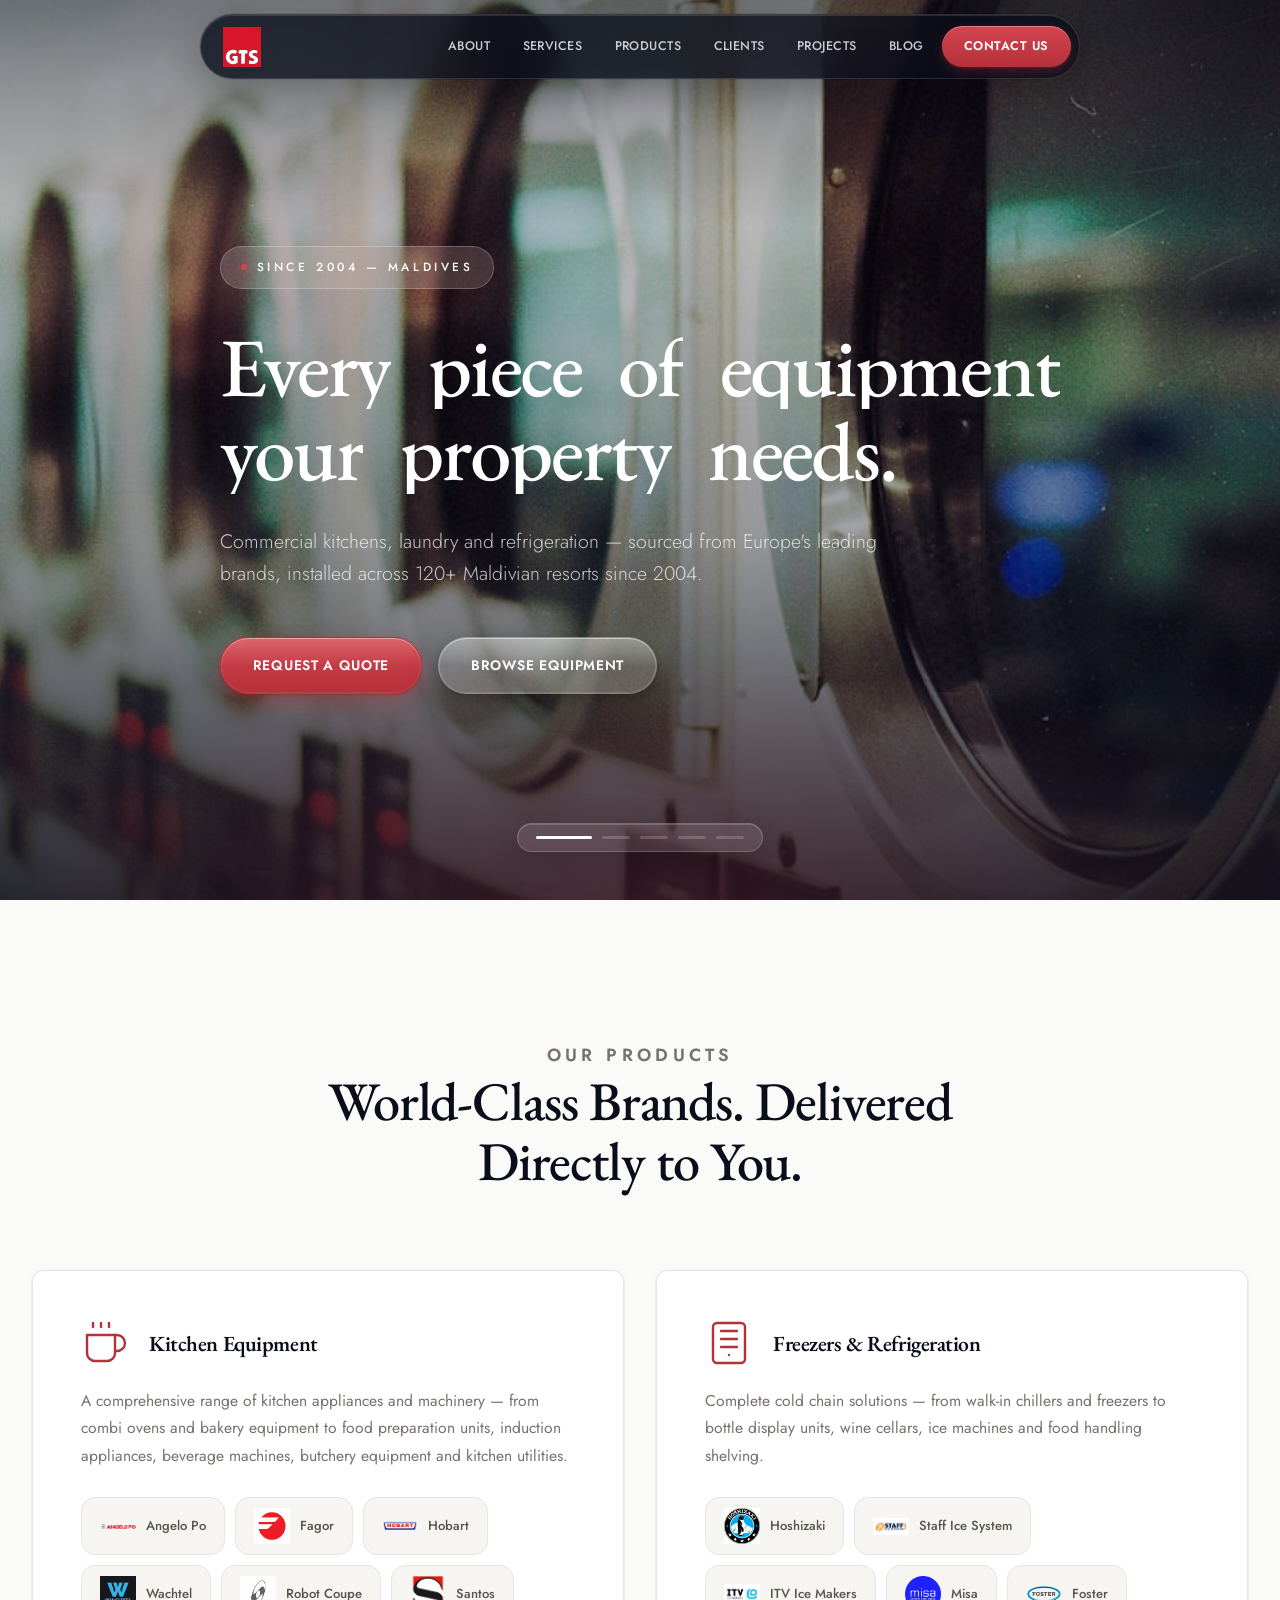
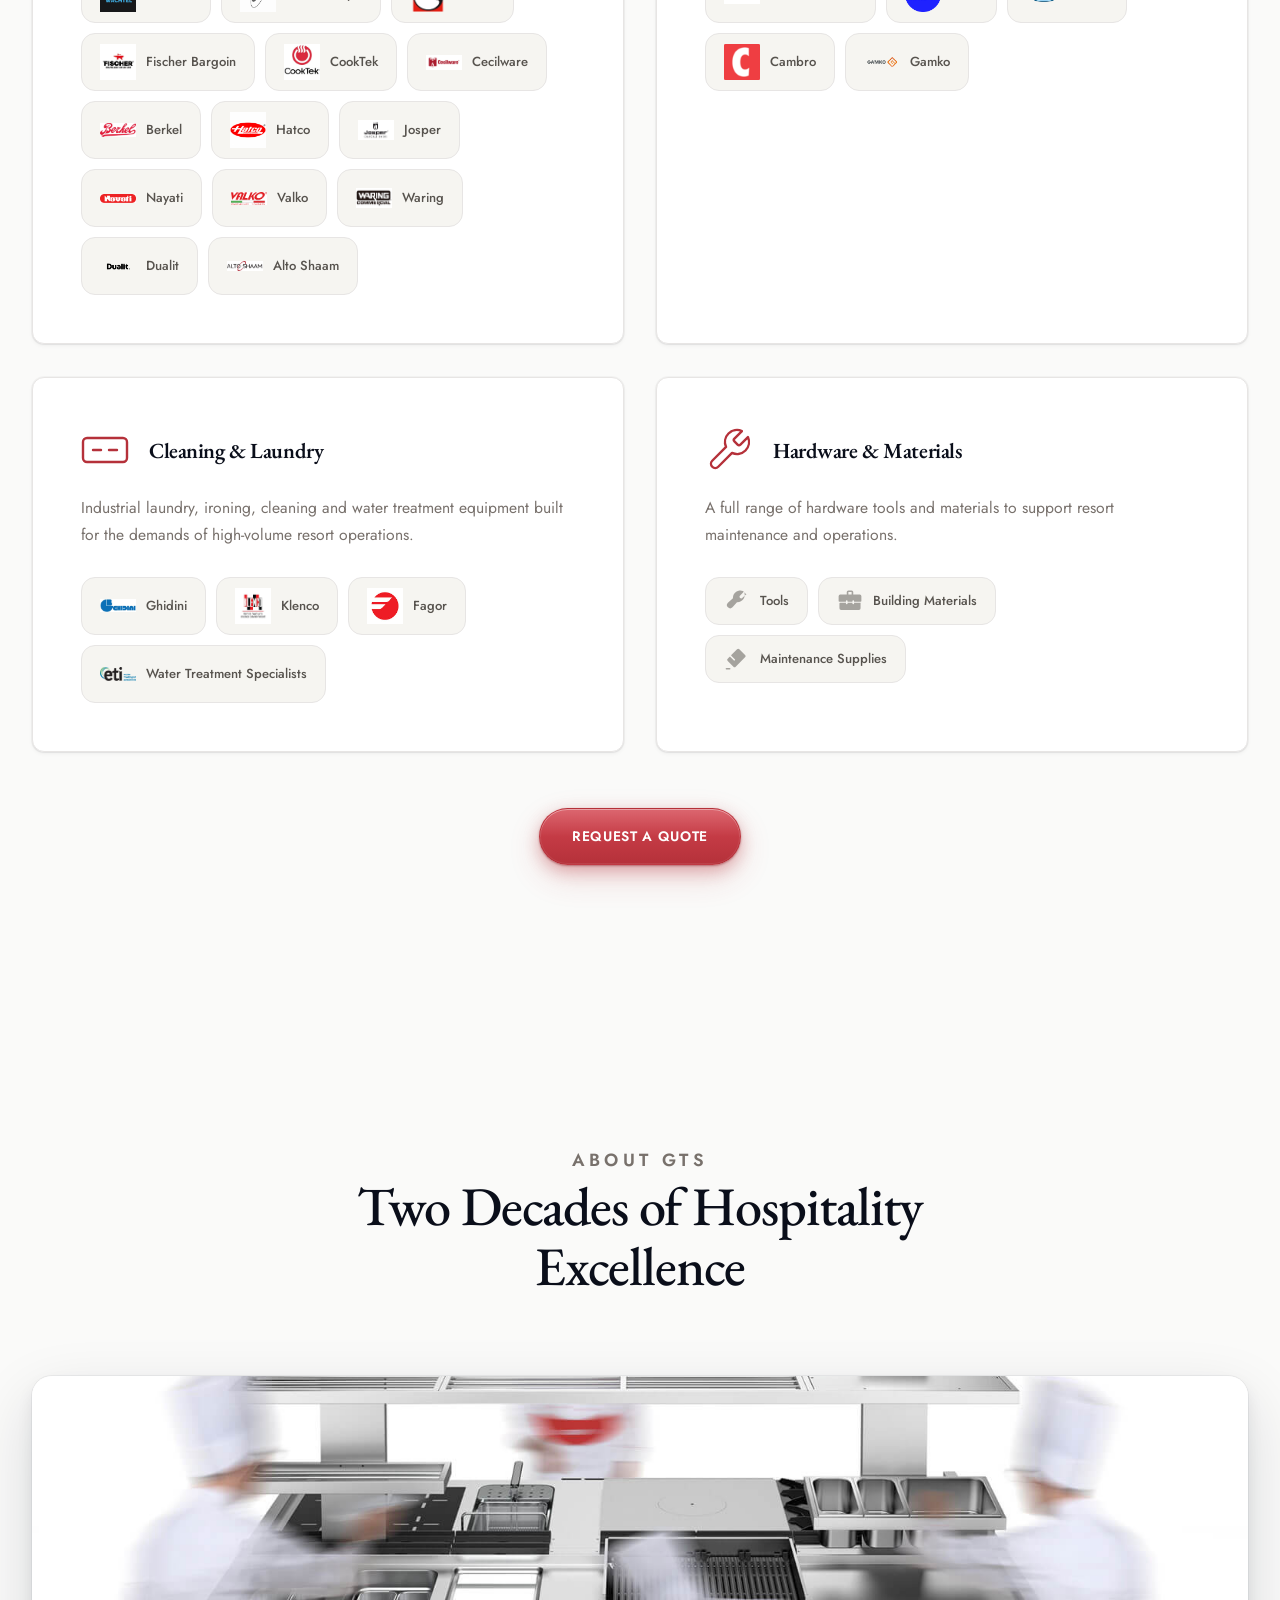
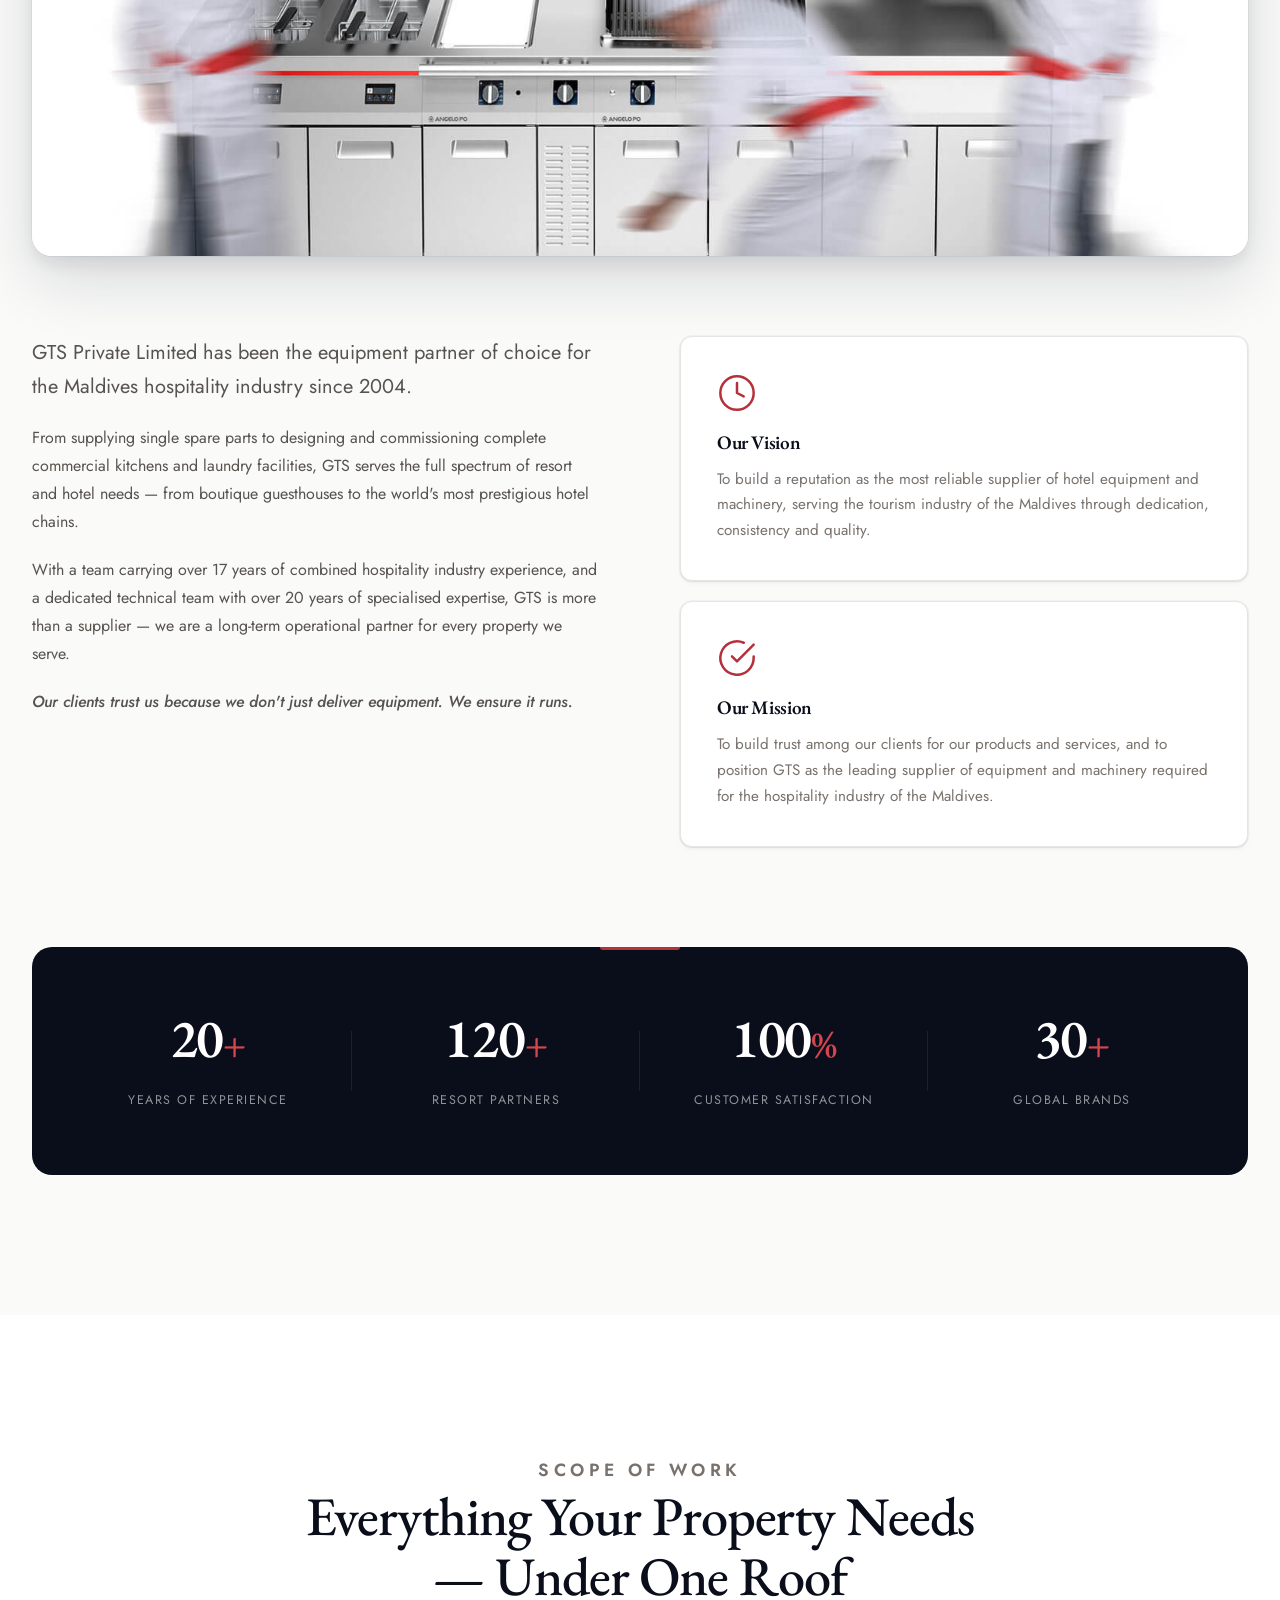
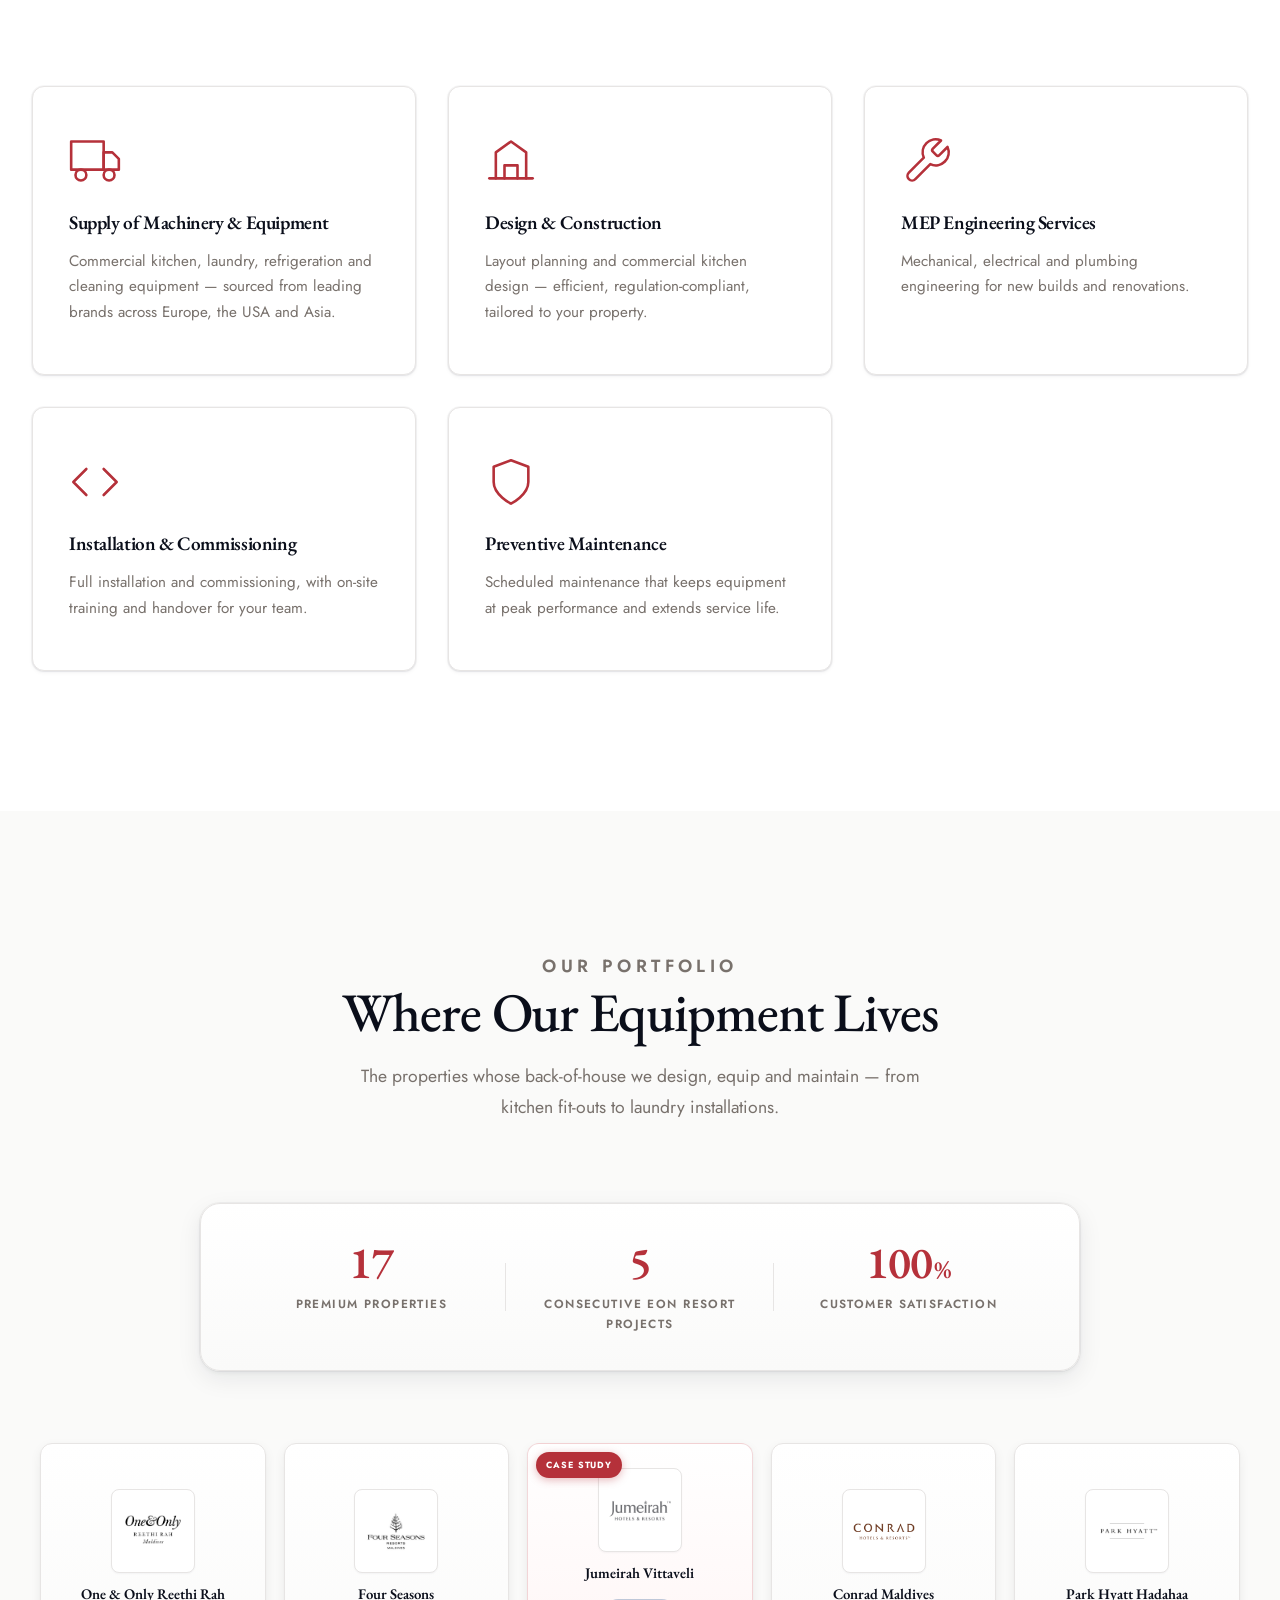
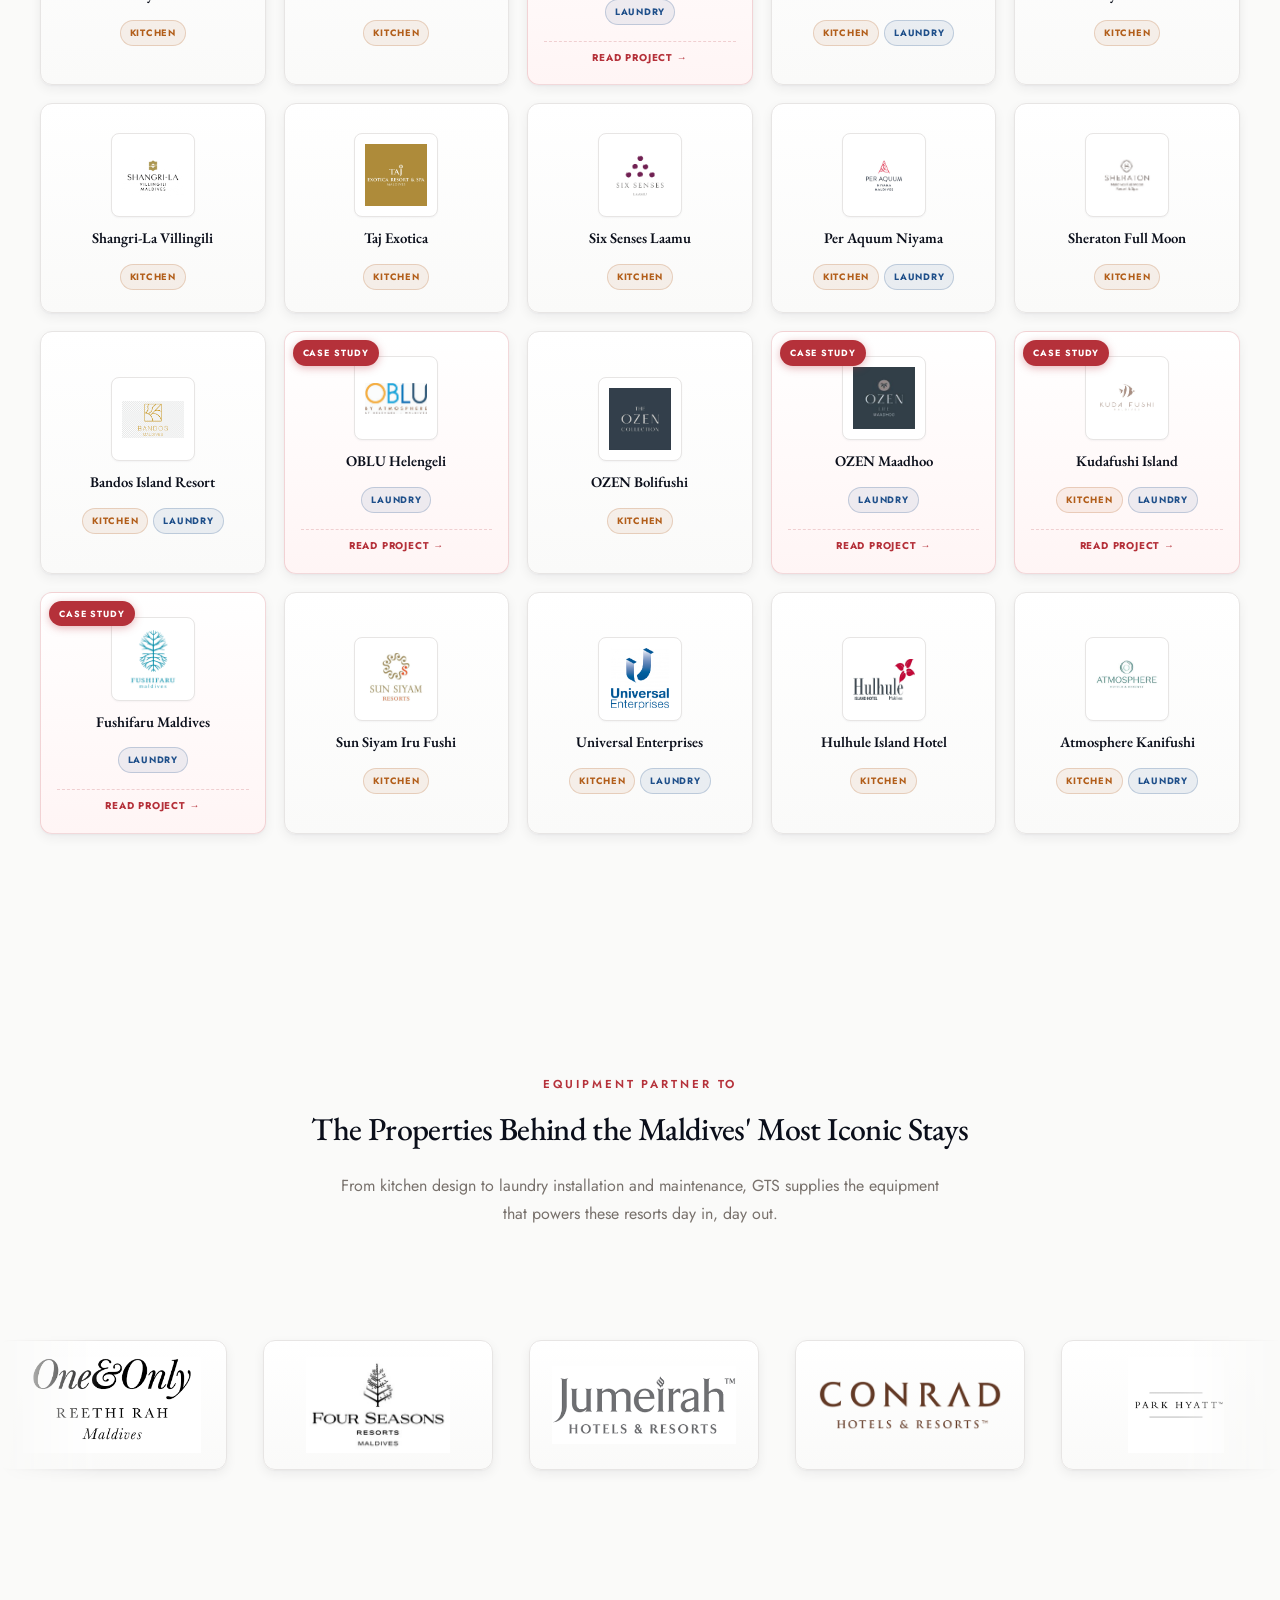
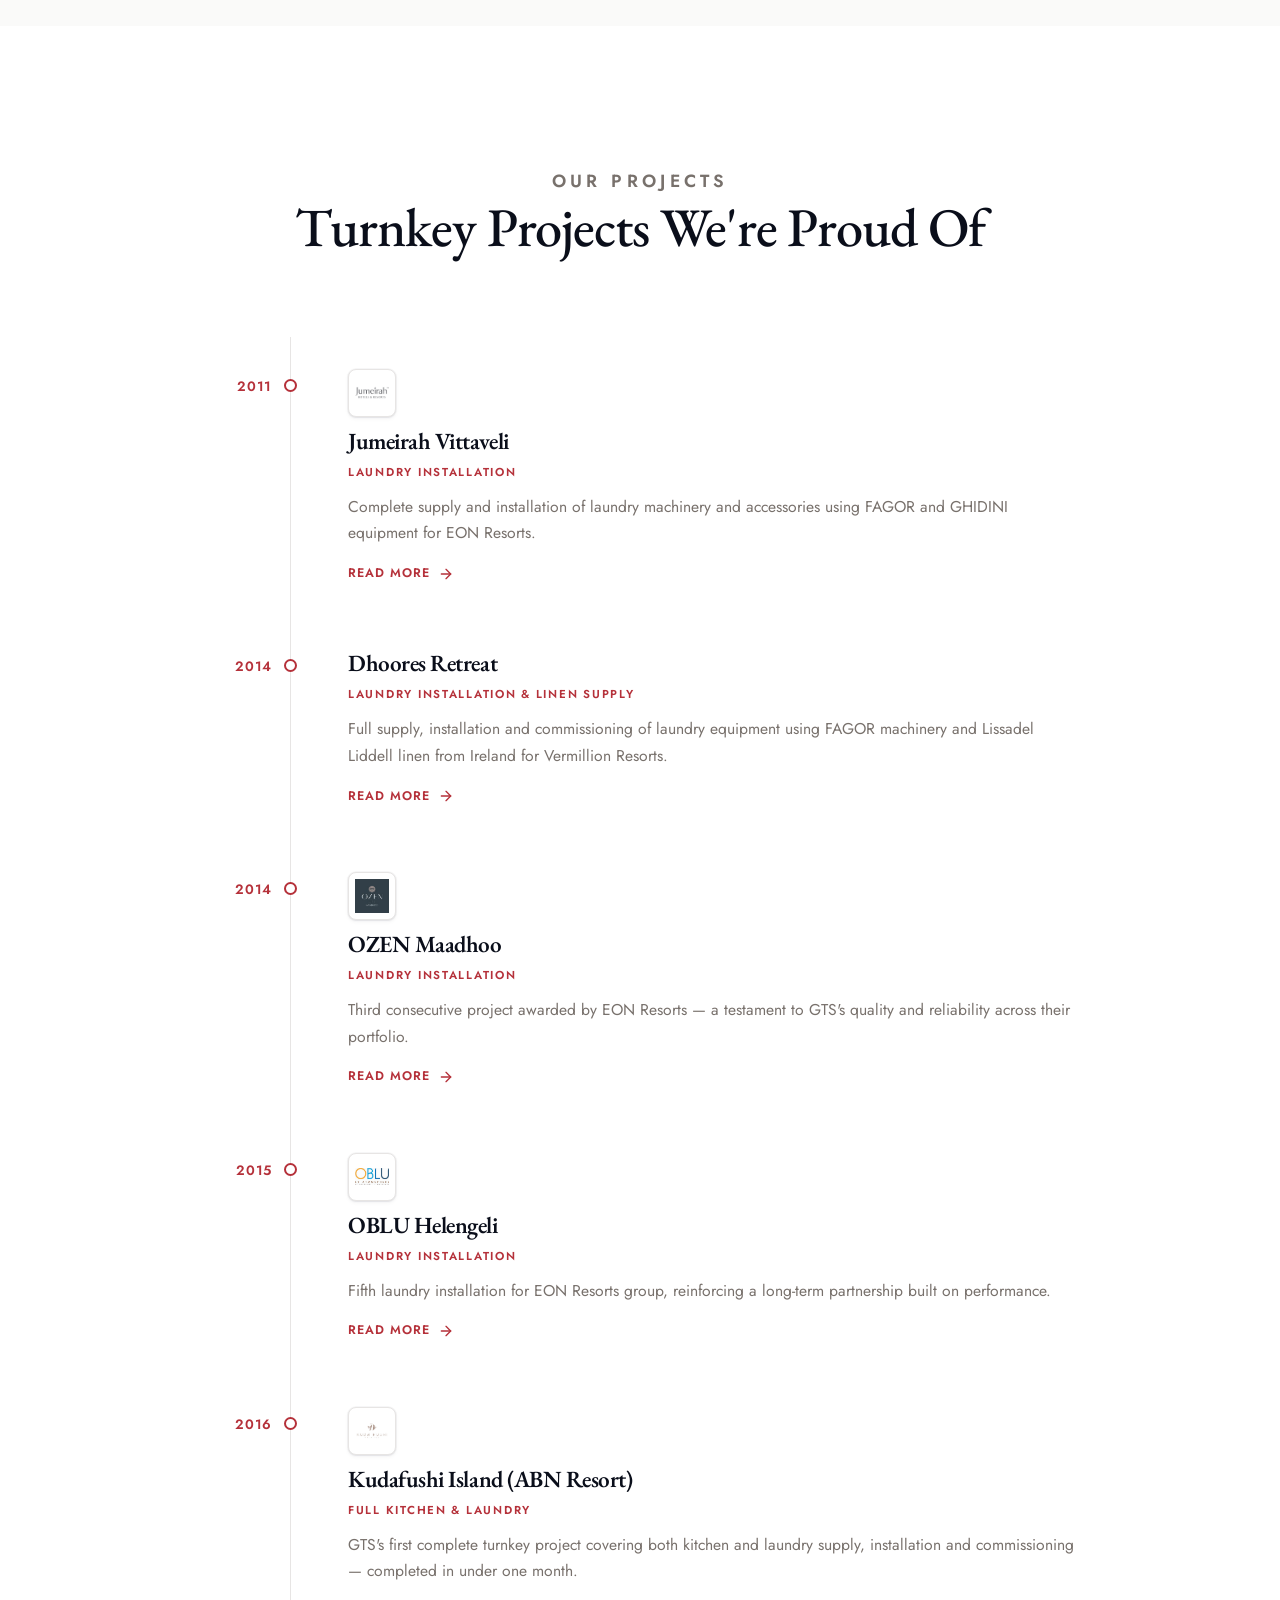
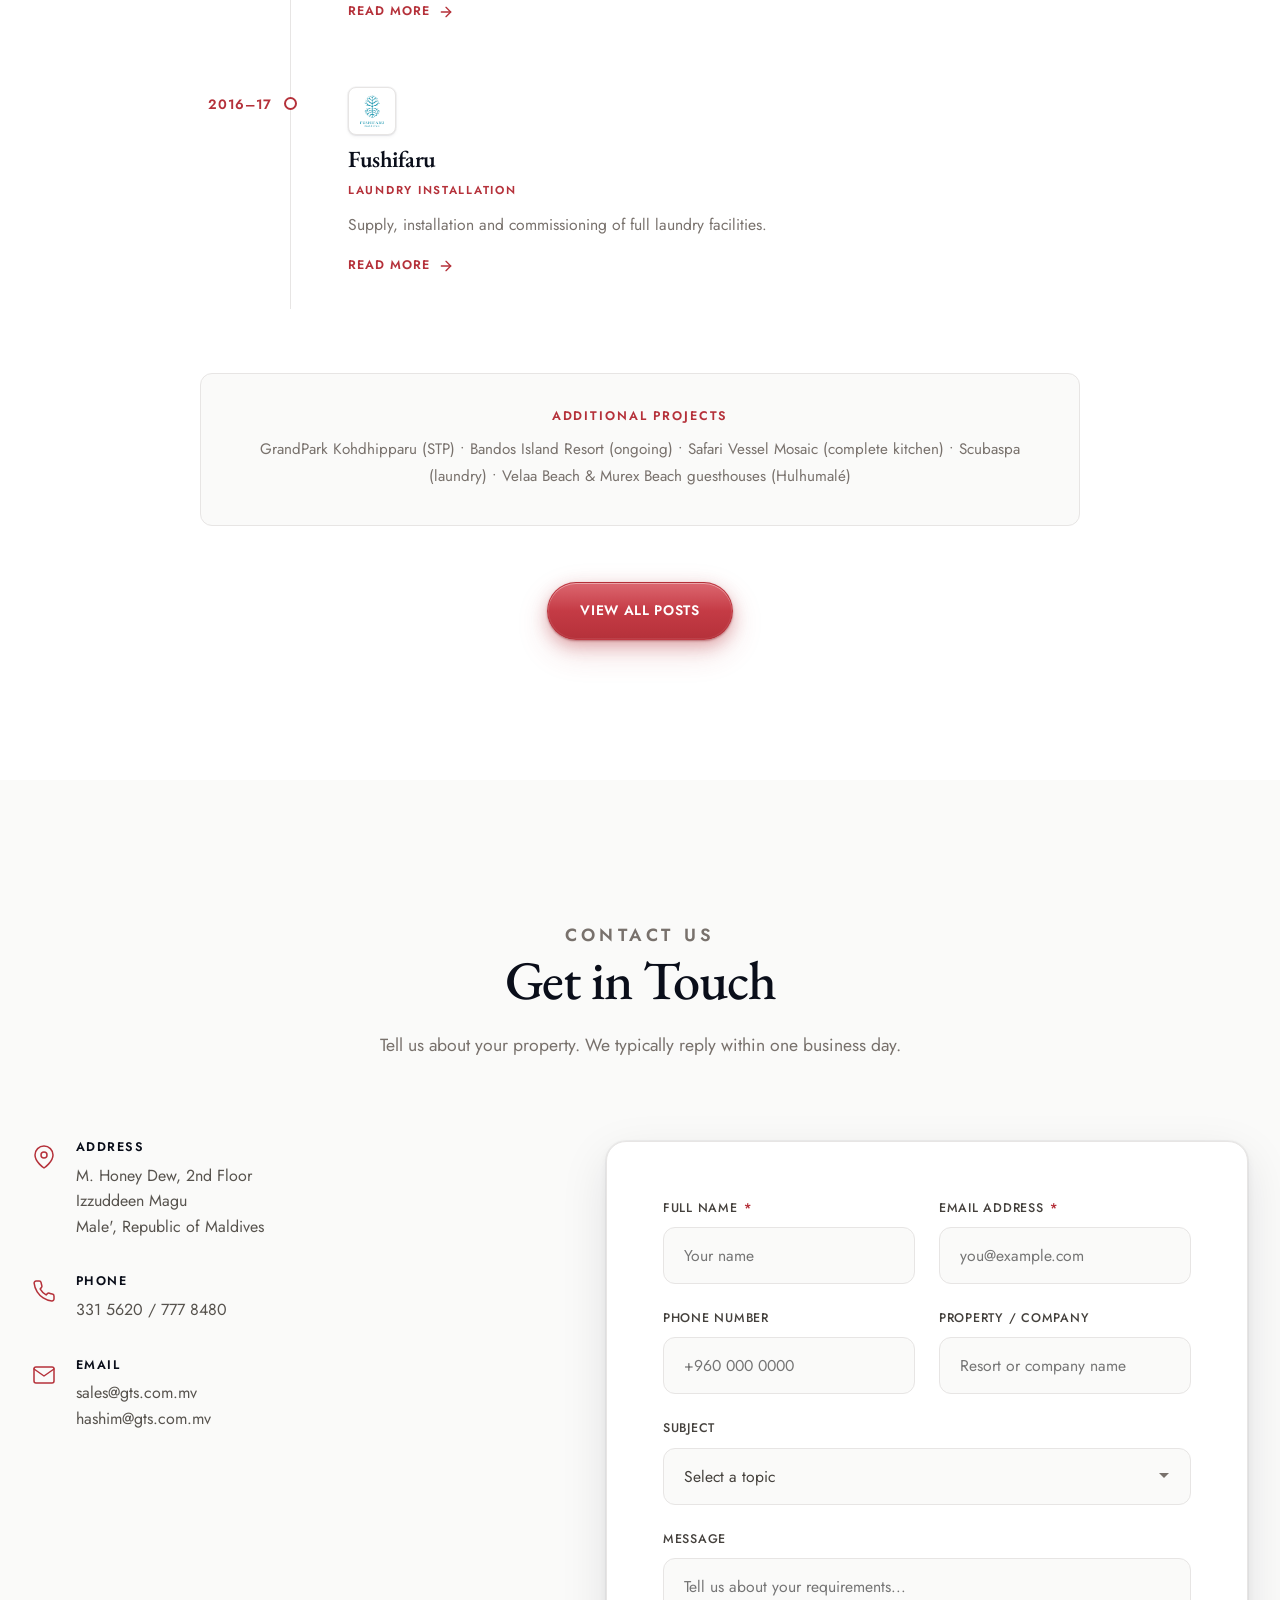
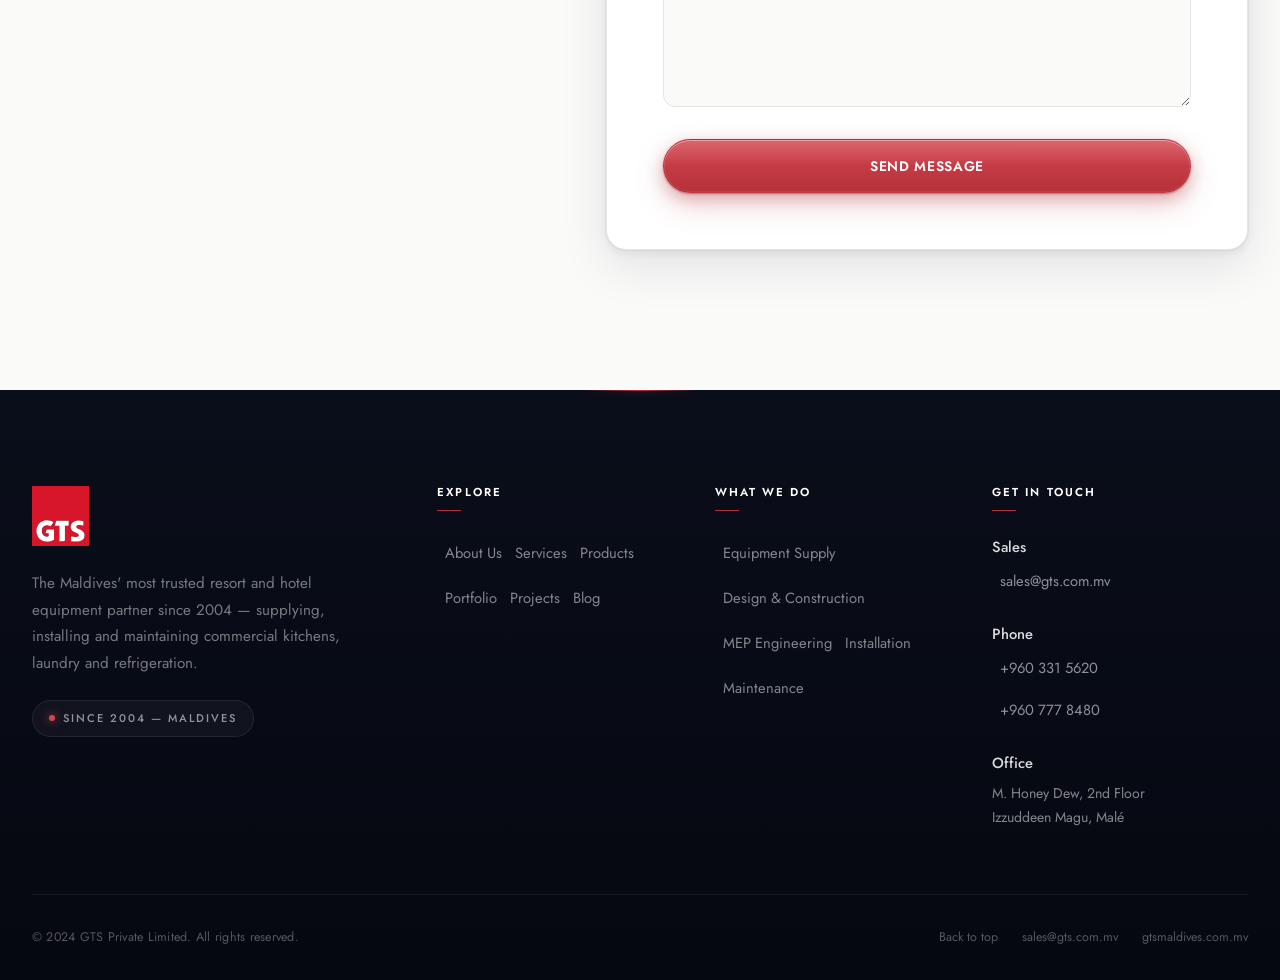
==== commit 00e3ab6d: "Add technical SEO foundation + pending site updates - sitemap.xml + robots.txt at site root - BlogPo" ====
--- a/index.html
+++ b/index.html
@@ -37,7 +37,7 @@
         "knowsAbout": ["Commercial Kitchen Equipment", "Industrial Laundry Equipment", "Refrigeration Systems", "Hotel Equipment"]
     }
     </script>
-    <link rel="stylesheet" href="style.css?v=14">
+    <link rel="stylesheet" href="style.css?v=19">
     <link rel="preconnect" href="https://fonts.googleapis.com">
     <link rel="preconnect" href="https://fonts.gstatic.com" crossorigin>
     <link href="https://fonts.googleapis.com/css2?family=EB+Garamond:wght@400;500;600;700&family=Jost:wght@300;400;500;600;700&display=swap" rel="stylesheet">
@@ -601,12 +601,12 @@
                     <div id="formStatus" class="form-status"></div>
                     <div class="form-row">
                         <div class="form-group">
-                            <label for="name">Full Name</label>
-                            <input type="text" id="name" name="name" required placeholder="Your name">
+                            <label for="name">Full Name <span class="required-mark" aria-hidden="true">*</span></label>
+                            <input type="text" id="name" name="name" required aria-required="true" placeholder="Your name">
                         </div>
                         <div class="form-group">
-                            <label for="email">Email Address</label>
-                            <input type="email" id="email" name="email" required placeholder="you@example.com">
+                            <label for="email">Email Address <span class="required-mark" aria-hidden="true">*</span></label>
+                            <input type="email" id="email" name="email" required aria-required="true" placeholder="you@example.com">
                         </div>
                     </div>
                     <div class="form-row">
--- a/style.css
+++ b/style.css
@@ -222,29 +222,44 @@
 }
 
 .btn-outline {
-    background: rgba(255, 255, 255, 0.10);
+    background: rgba(255, 255, 255, 0.07);
     color: var(--white);
     border-color: rgba(255, 255, 255, 0.28);
-    backdrop-filter: blur(60px) saturate(220%);
-    -webkit-backdrop-filter: blur(60px) saturate(220%);
+    isolation: auto;
+    backdrop-filter: blur(72px) saturate(240%) brightness(1.08);
+    -webkit-backdrop-filter: blur(72px) saturate(240%) brightness(1.08);
     box-shadow:
-        inset 0 1px 0 rgba(255, 255, 255, 0.35),
-        inset 0 0 0 1px rgba(255, 255, 255, 0.10),
-        0 4px 12px rgba(0, 0, 0, 0.22),
-        0 8px 24px rgba(0, 0, 0, 0.16);
+        inset 0 1px 0 rgba(255, 255, 255, 0.42),
+        inset 0 0 0 1px rgba(255, 255, 255, 0.12),
+        0 4px 12px rgba(0, 0, 0, 0.24),
+        0 12px 34px rgba(0, 0, 0, 0.18);
+}
+
+.btn-outline::before {
+    background:
+        linear-gradient(180deg, rgba(255, 255, 255, 0.32), rgba(255, 255, 255, 0.06) 52%, rgba(255, 255, 255, 0.12)),
+        radial-gradient(circle at 50% 0%, rgba(255, 255, 255, 0.22), transparent 55%);
+    backdrop-filter: blur(72px) saturate(240%) brightness(1.08);
+    -webkit-backdrop-filter: blur(72px) saturate(240%) brightness(1.08);
 }
 
 .btn-outline:hover {
-    background: rgba(255, 255, 255, 0.14);
+    background: rgba(255, 255, 255, 0.11);
     border-color: rgba(212, 69, 80, 0.6);
     color: #ffd9dc;
     transform: translateY(-2px);
     box-shadow:
-        inset 0 1px 0 rgba(255, 255, 255, 0.35),
-        inset 0 0 0 1px rgba(255, 255, 255, 0.1),
+        inset 0 1px 0 rgba(255, 255, 255, 0.42),
+        inset 0 0 0 1px rgba(255, 255, 255, 0.14),
         0 2px 4px rgba(142, 39, 48, 0.4),
         0 10px 24px rgba(181, 49, 58, 0.4),
         0 20px 48px rgba(181, 49, 58, 0.25);
+}
+
+.btn-outline:hover::before {
+    background:
+        linear-gradient(180deg, rgba(255, 255, 255, 0.38), rgba(255, 255, 255, 0.08) 52%, rgba(255, 255, 255, 0.14)),
+        radial-gradient(circle at 50% 0%, rgba(255, 255, 255, 0.26), transparent 55%);
 }
 
 .btn-outline:active {
@@ -628,9 +643,6 @@
     display: flex;
     gap: 16px;
     flex-wrap: wrap;
-    opacity: 0;
-    transform: translateY(20px);
-    animation: fadeUp 1s var(--ease-out) 1.4s forwards;
 }
 
 .hero-scroll-indicator { display: none; }
@@ -999,7 +1011,6 @@
     text-align: center;
     margin-top: 56px;
 }
-
 
 /* --- Resort Logos Slider (NEW) --- */
 .resort-slider-section {
@@ -1594,6 +1605,12 @@
     text-transform: uppercase;
 }
 
+.required-mark {
+    color: var(--accent);
+    margin-left: 2px;
+    font-weight: 600;
+}
+
 .form-group input,
 .form-group select,
 .form-group textarea {
@@ -2104,10 +2121,10 @@
         margin-bottom: 56px;
     }
 
-    /* Mobile navbar: compact centered pill. MUST NOT have transform,
-       backdrop-filter, filter, perspective, contain, OR will-change with
-       any of those as values — all of these create a containing block that
-       traps the position:fixed .nav-menu inside the narrow pill width. */
+    /* Mobile navbar: compact centered pill. The navbar/container themselves
+       must not use transform, backdrop-filter, filter, perspective, contain,
+       or will-change with those values because that traps the fixed nav menu.
+       The glass blur is applied to a child pseudo-surface instead. */
     .navbar {
         left: 0 !important;
         right: 0 !important;
@@ -2136,11 +2153,37 @@
     }
 
     .nav-container {
+        position: relative;
         width: fit-content;
         max-width: calc(100vw - 32px);
         padding: 24px 20px 24px 24px;
         gap: 32px;
         justify-content: flex-start;
+        background: transparent !important;
+        border-color: transparent !important;
+        box-shadow: none !important;
+    }
+
+    .nav-container::before {
+        content: '';
+        position: absolute;
+        inset: 0;
+        border-radius: inherit;
+        background: rgba(10, 14, 26, 0.70);
+        backdrop-filter: saturate(210%) blur(44px) brightness(1.08);
+        -webkit-backdrop-filter: saturate(210%) blur(44px) brightness(1.08);
+        border: 1px solid rgba(255, 255, 255, 0.16);
+        box-shadow:
+            inset 0 1px 0 rgba(255, 255, 255, 0.18),
+            inset 0 0 0 1px rgba(255, 255, 255, 0.05),
+            0 10px 34px rgba(0, 0, 0, 0.28);
+        pointer-events: none;
+    }
+
+    .nav-logo,
+    .nav-toggle {
+        position: relative;
+        z-index: 1;
     }
 
     .nav-logo img {
